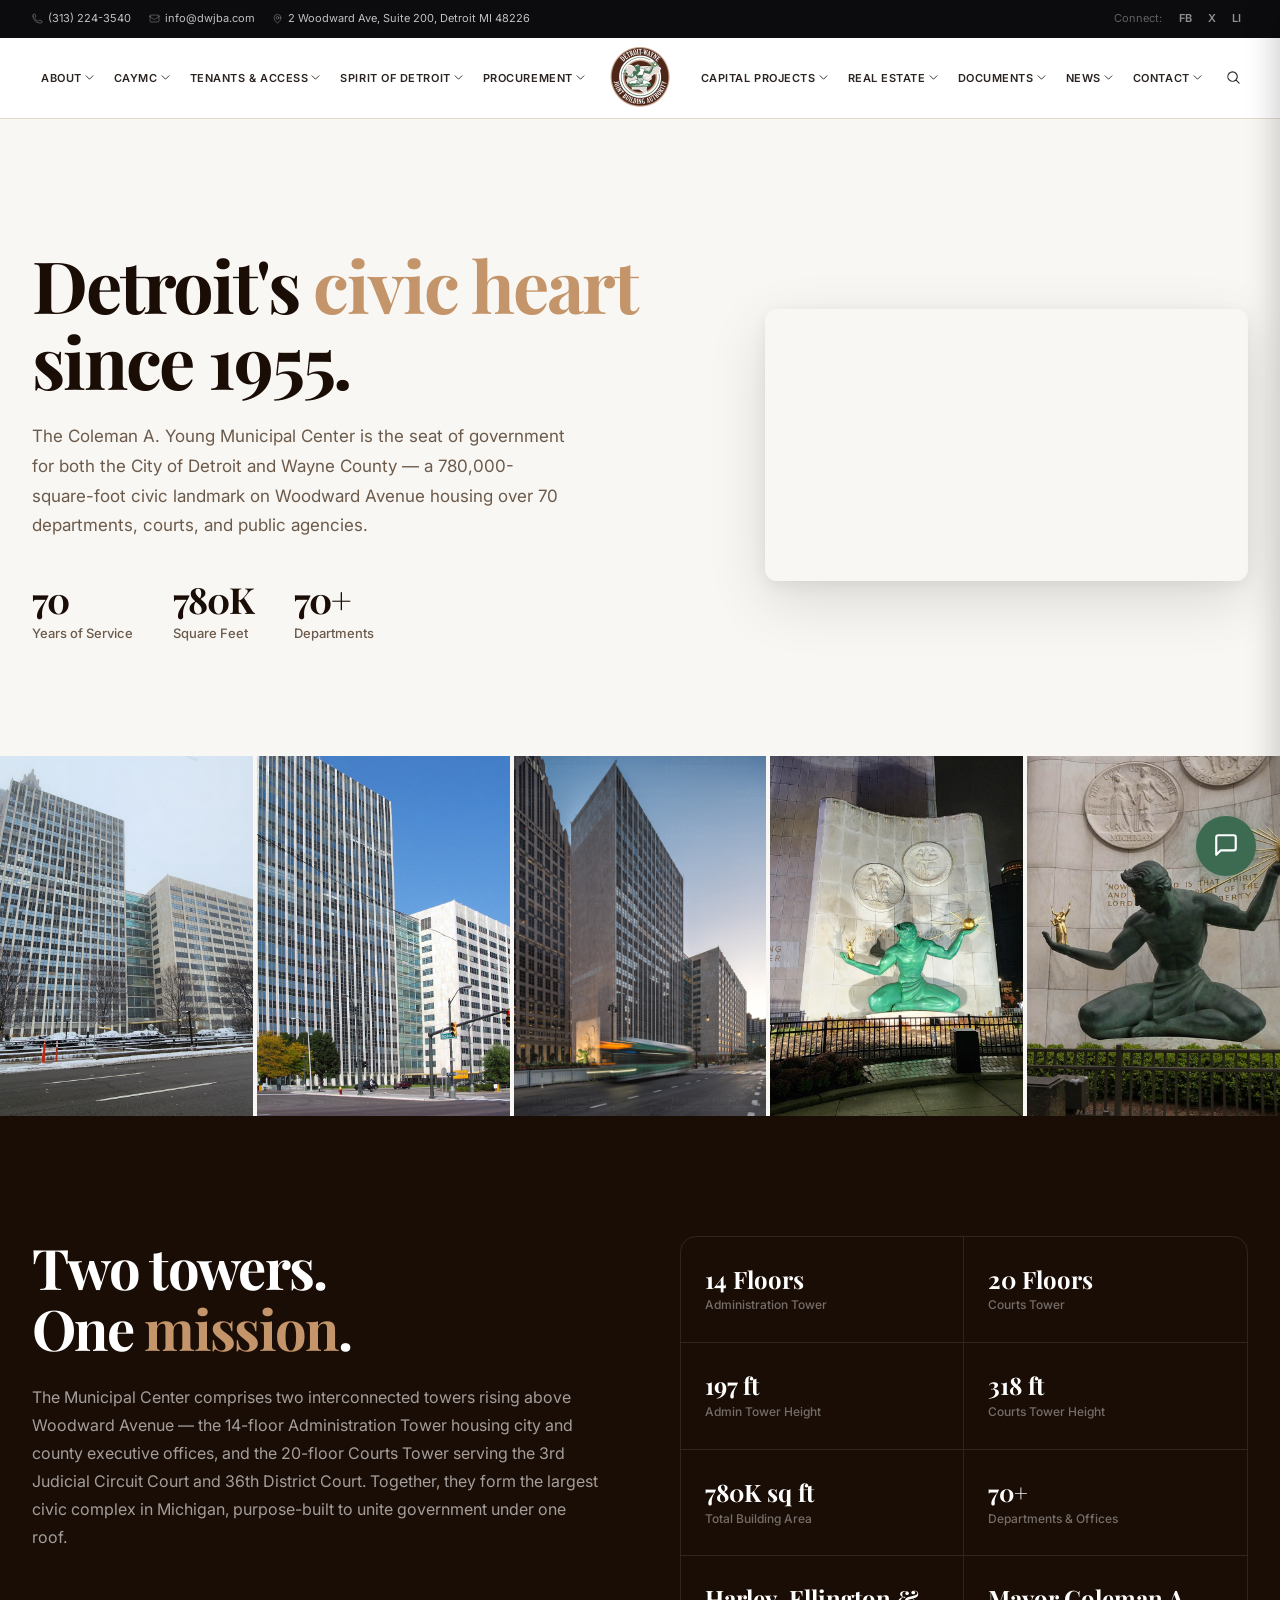
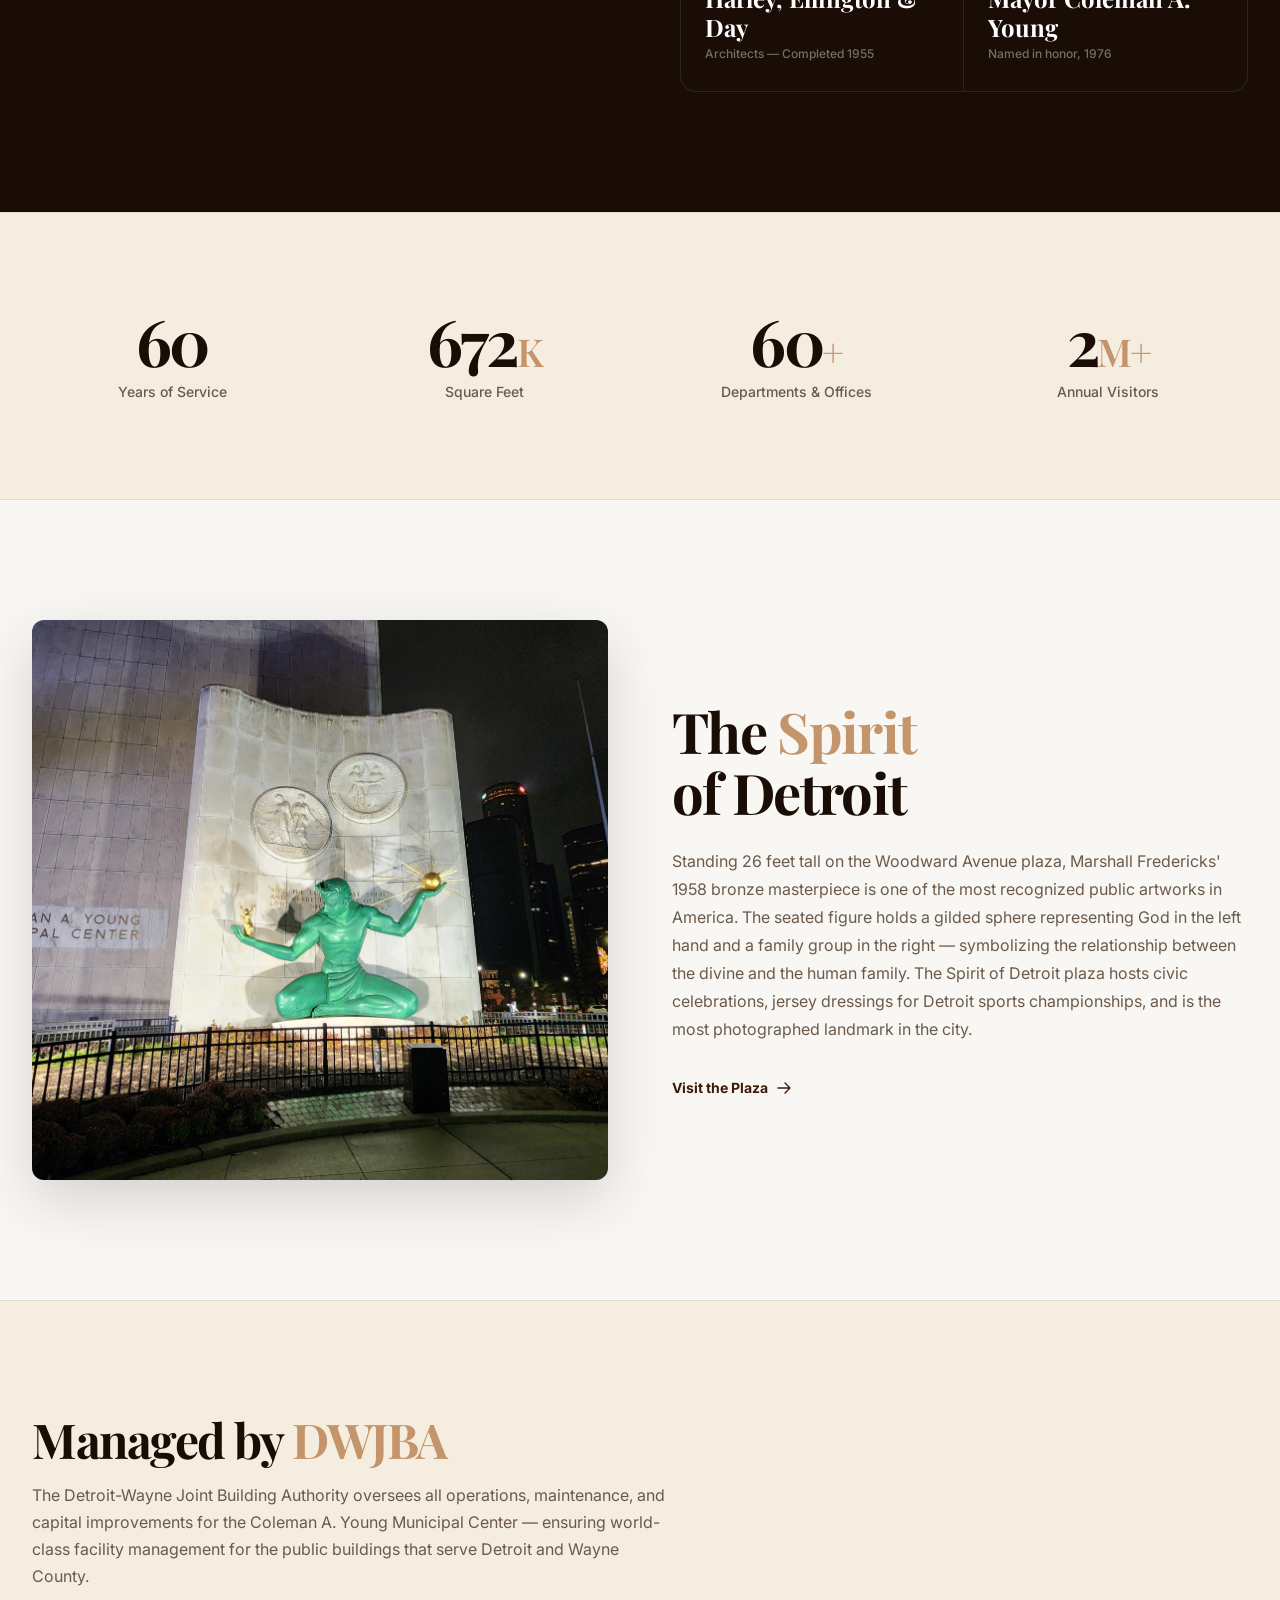
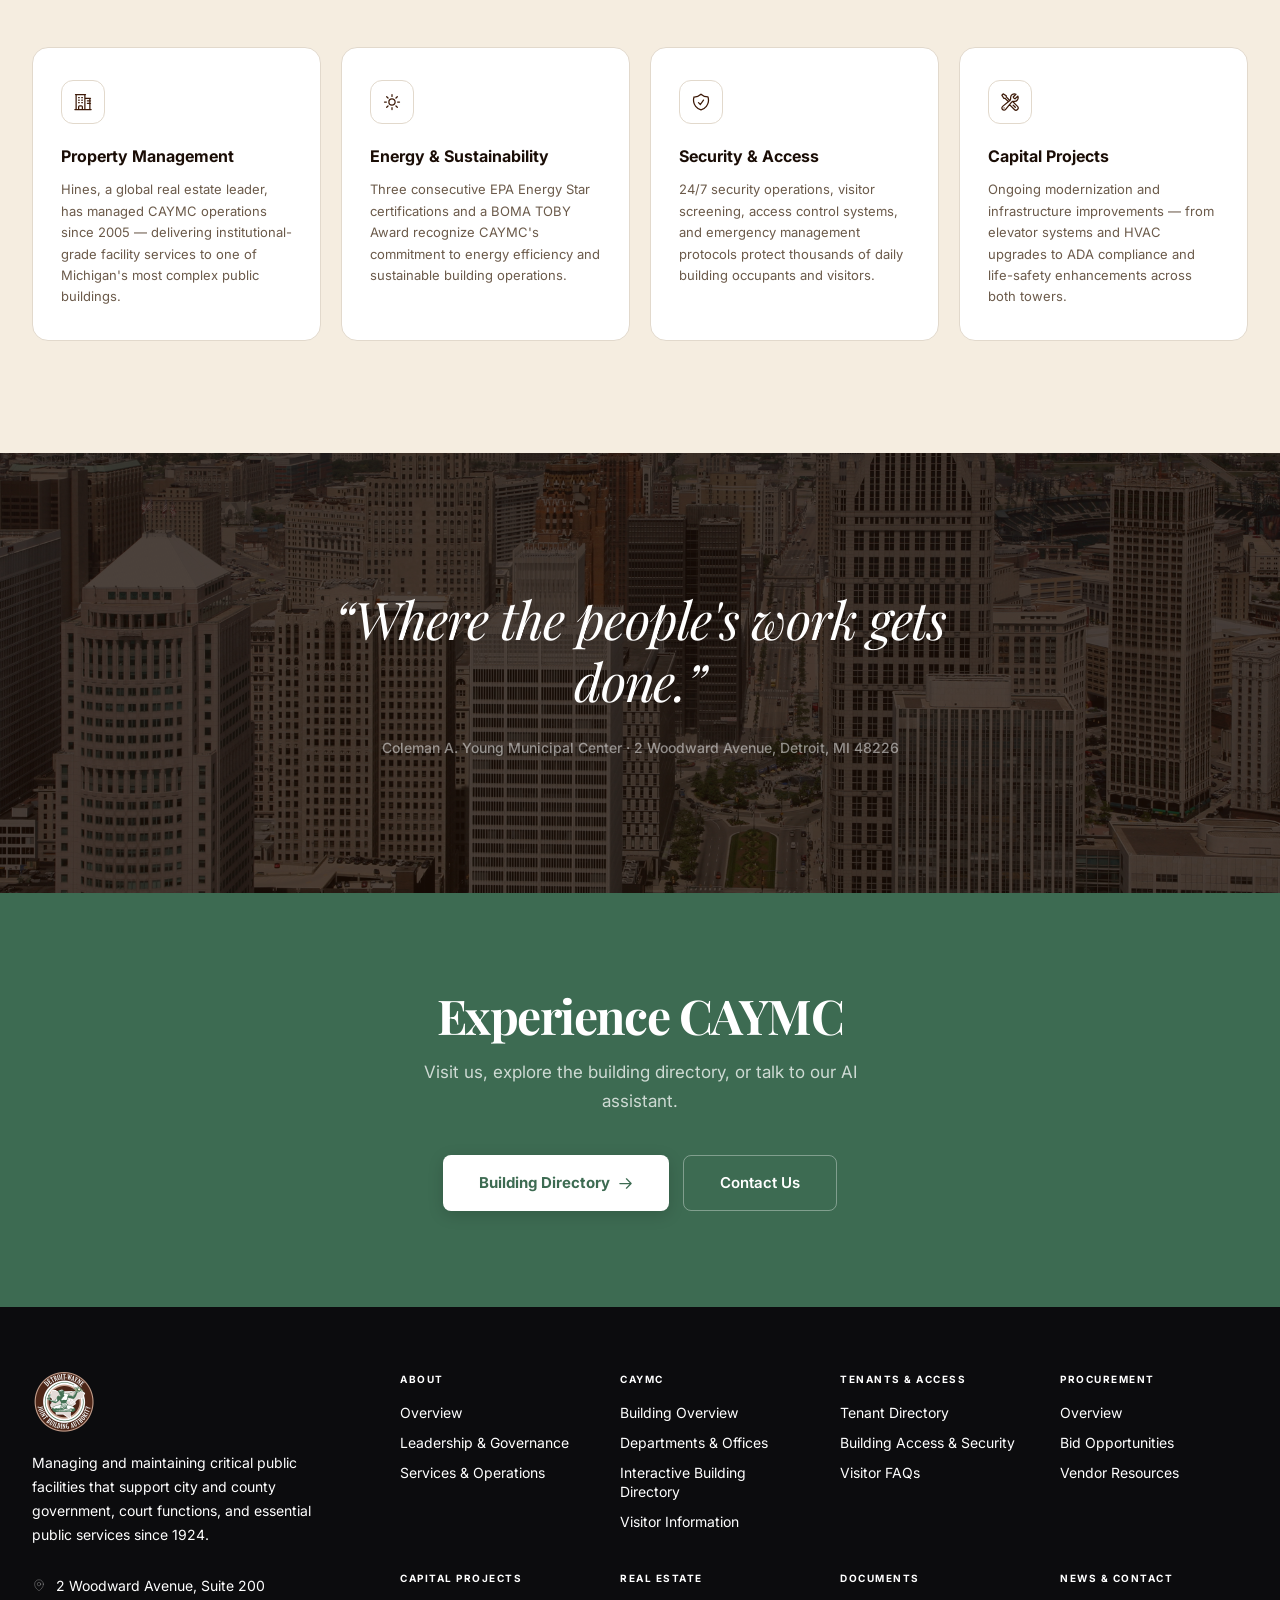
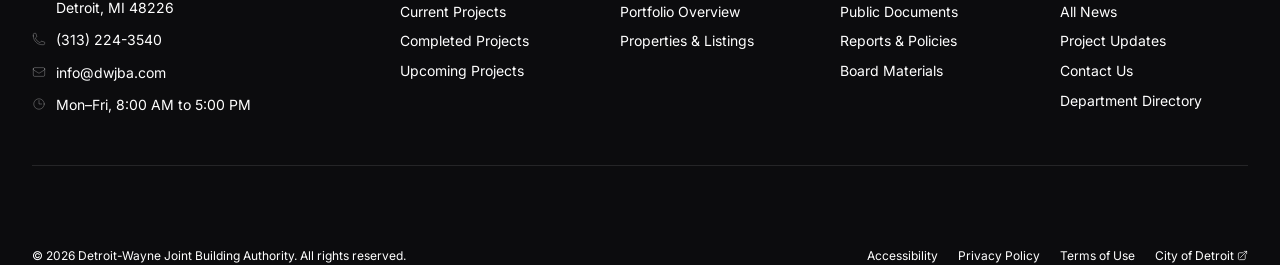
==== about.html @ 334f57b3 "Add TRCR-style About page, interactive building directory, voice chat widget" ====
<!DOCTYPE html>
<html lang="en">
<head>
  <meta charset="UTF-8" />
  <meta name="viewport" content="width=device-width, initial-scale=1.0" />
  <title>CAYMC Overview — Detroit-Wayne Joint Building Authority</title>
  <link rel="stylesheet" href="style.css" />
  <link href="https://fonts.googleapis.com/css2?family=Playfair+Display:ital,wght@0,400;0,600;0,700;1,400;1,600;1,700&family=Inter:wght@300;400;500;600;700;800;900&display=swap" rel="stylesheet" />
  <script src="main.js" defer></script>
  <style>
    /* ══════════════════════════════════════════════════════════
       PAGE TOKENS & BASE
    ══════════════════════════════════════════════════════════ */
    :root {
      --brown:        #3d1a08;
      --green:        #3d6b52;
      --tan:          #c4956a;
      --cream:        #f5ede0;
      --zinc-950:     #0c0c0e;
      --zinc-900:     #18181b;
      --zinc-800:     #27272a;
      --zinc-600:     #52525b;
      --zinc-500:     #71717a;
      --zinc-200:     #e4e4e7;
      --zinc-100:     #f4f4f5;
      --zinc-50:      #fafafa;
      --stone-50:     #fafaf9;
      --border:       #e2d9cc;
      --fg:           #1a0d06;
      --muted:        #6b5a4a;
      --slate-accent: #5c3a22;
      --section-alt:  #f0e8dc;
      --pf: 'Playfair Display', Georgia, serif;
      --inter: 'Inter', system-ui, sans-serif;
    }

    * { box-sizing: border-box; margin: 0; padding: 0; }
    html { scroll-behavior: smooth; }
    body {
      font-family: var(--inter);
      background: #f9f7f4;
      color: var(--fg);
      -webkit-font-smoothing: antialiased;
      line-height: 1.6;
    }
    img { display: block; max-width: 100%; }
    a { text-decoration: none; color: inherit; }

    .wrap { max-width: 1280px; margin: 0 auto; padding: 0 1rem; }
    @media (min-width:640px)  { .wrap { padding: 0 1.5rem; } }
    @media (min-width:1024px) { .wrap { padding: 0 2rem; } }

    .highlight { color: var(--tan); }

    /* ══════════════════════════════════════════════════════════
       TOP BAR
    ══════════════════════════════════════════════════════════ */
    .topbar { background: var(--zinc-950); color: white; font-size: 11px; }
    .topbar-inner {
      display: flex; align-items: center; justify-content: space-between;
      gap: 1rem; padding: .45rem 1rem; max-width: 1280px; margin: 0 auto;
    }
    @media (min-width:640px)  { .topbar-inner { padding-left:1.5rem; padding-right:1.5rem; } }
    @media (min-width:1024px) { .topbar-inner { padding-left:2rem; padding-right:2rem; } }
    .topbar-left { display:flex; align-items:center; gap:1.1rem; color:rgba(255,255,255,.75); }
    .topbar-left a { display:flex; align-items:center; gap:5px; transition:color .2s; }
    .topbar-left a:hover { color:white; }
    .topbar-left svg { width:11px; height:11px; color:rgba(255,255,255,.4); flex-shrink:0; }
    .tb-address { display:none; align-items:center; gap:5px; }
    @media (min-width:1024px){ .tb-address { display:flex; } }
    .topbar-right { display:flex; align-items:center; gap:2px; color:rgba(255,255,255,.55); }
    .tb-connect { display:none; margin-right:.5rem; color:rgba(255,255,255,.35); }
    @media (min-width:640px){ .tb-connect { display:block; } }
    .topbar-right a { padding:3px 7px; border-radius:4px; font-weight:600; transition:color .15s, background .15s; }
    .topbar-right a:hover { color:white; background:rgba(255,255,255,.1); }

    /* ══════════════════════════════════════════════════════════
       HEADER / NAV
    ══════════════════════════════════════════════════════════ */
    .site-header {
      background: #ffffff;
      position: sticky; top: 0; z-index: 500;
      border-bottom: 1px solid #e2d9cc;
      transition: box-shadow .3s;
    }
    .site-header.scrolled { box-shadow: 0 4px 24px rgba(0,0,0,.10); }
    .header-inner {
      max-width: 1280px; margin: 0 auto; padding: 0 1rem;
      display: flex; align-items: center; height: 80px; position: relative;
    }
    @media (min-width:640px)  { .header-inner { padding:0 1.5rem; } }
    @media (min-width:1024px) { .header-inner { padding:0 2rem; } }
    .nav-left, .nav-right { display:none; align-items:center; gap:1px; flex:1; }
    @media (min-width:1280px){ .nav-left,.nav-right { display:flex; } }
    .nav-right { justify-content:flex-end; }
    .nav-logo { position:absolute; left:50%; transform:translateX(-50%); }
    @media (min-width:1280px){ .nav-logo { position:relative; left:auto; transform:none; flex-shrink:0; } }
    .nav-logo img { height:64px; width:64px; object-fit:contain; display:block; }
    .nav-item { position:relative; }
    .nav-btn {
      display:flex; align-items:center; gap:2px; padding:7px 9px;
      font-size:11px; font-weight:600; text-transform:uppercase; letter-spacing:.05em;
      color:#2c2420; border-radius:5px; white-space:nowrap;
      cursor:default; transition:color .15s; background:none; border:none; font-family:inherit;
    }
    .nav-btn svg { width:11px; height:11px; transition:transform .2s; }
    .nav-item:hover .nav-btn { color: var(--brown); }
    .nav-item:hover .nav-btn svg { transform:rotate(180deg); }
    .nav-drop { display:none; position:absolute; top:calc(100% + 4px); left:0; z-index:600; min-width:210px; }
    .nav-item:hover .nav-drop { display:block; }
    .nav-drop-inner {
      background:white; border:1px solid var(--border); border-radius:12px;
      box-shadow:0 12px 40px rgba(0,0,0,.18); overflow:hidden;
    }
    .nav-drop-inner a {
      display:block; padding:10px 16px; font-size:14px; font-weight:500;
      color:rgba(26,13,6,.8); transition:background .12s;
    }
    .nav-drop-inner a:hover { background:var(--zinc-50); }
    .nav-search {
      margin-left:.4rem; padding:7px; color:#2c2420; border-radius:7px;
      background:none; border:none; cursor:pointer; display:flex; align-items:center; transition:color .15s;
    }
    .nav-search:hover { color:var(--brown); }
    .nav-search svg { width:15px; height:15px; }
    .mob-controls { display:flex; align-items:center; gap:.4rem; margin-left:auto; }
    @media (min-width:1280px){ .mob-controls { display:none; } }
    .mob-controls button {
      padding:7px; color:#2c2420; border-radius:7px;
      background:none; border:none; cursor:pointer; transition:color .15s;
    }
    .mob-controls button:hover { color:var(--brown); }
    .mob-controls button svg { width:18px; height:18px; display:block; }
    .mob-nav {
      position:fixed; top:0; right:0; bottom:0; width:300px;
      background:white; z-index:700; overflow-y:auto;
      transform:translateX(100%); transition:transform .3s ease;
      box-shadow:-4px 0 30px rgba(0,0,0,.2);
    }
    .mob-nav.open { transform:translateX(0); }
    .mob-nav-head {
      display:flex; align-items:center; justify-content:space-between;
      padding:1.25rem 1.5rem; background:var(--brown); color:white;
    }
    .mob-nav-head span { font-size:14px; font-weight:700; }
    .mob-nav-head button { color:white; background:none; border:none; cursor:pointer; }
    .mob-nav-head button svg { width:20px; height:20px; display:block; }
    .mob-nav-body { padding:.75rem 0; }
    .mob-group { border-bottom:1px solid var(--border); padding:.4rem 0; }
    .mob-label { display:block; padding:.55rem 1.5rem; font-size:11px; font-weight:700; text-transform:uppercase; letter-spacing:.08em; color:var(--brown); }
    .mob-link { display:block; padding:.45rem 1.5rem .45rem 2rem; font-size:14px; color:var(--fg); transition:background .12s; }
    .mob-link:hover { background:var(--section-alt); }
    .scrim { display:none; position:fixed; inset:0; background:rgba(0,0,0,.5); z-index:650; }
    .scrim.visible { display:block; }

    /* ══════════════════════════════════════════════════════════
       FOOTER (copied from homepage)
    ══════════════════════════════════════════════════════════ */
    .site-footer { background: var(--zinc-950); color: white; }
    .footer-main { max-width:1280px; margin:0 auto; padding:4rem 1rem 3rem; }
    @media (min-width:640px)  { .footer-main { padding-left:1.5rem; padding-right:1.5rem; } }
    @media (min-width:1024px) { .footer-main { padding-left:2rem; padding-right:2rem; } }
    .footer-top { display:flex; flex-direction:column; gap:3rem; padding-bottom:3rem; border-bottom:1px solid rgba(255,255,255,.1); }
    @media (min-width:1024px){ .footer-top { flex-direction:row; gap:5rem; } }
    .footer-brand { flex-shrink:0; }
    @media (min-width:1024px){ .footer-brand { width:18rem; } }
    .footer-logo { height:64px; width:auto; margin-bottom:1rem; }
    .footer-desc { font-size:.875rem; color:white; line-height:1.7; margin-bottom:1.75rem; }
    .footer-contacts { display:flex; flex-direction:column; gap:.625rem; }
    .footer-ci { display:flex; align-items:flex-start; gap:.625rem; font-size:.875rem; color:white; }
    .footer-ci svg { width:14px; height:14px; color:rgba(255,255,255,.3); flex-shrink:0; margin-top:3px; }
    .footer-ci a:hover { color:white; text-decoration:underline; }
    .footer-nav { flex:1; display:grid; grid-template-columns:repeat(2,1fr); gap:2rem; }
    @media (min-width:640px)  { .footer-nav { grid-template-columns:repeat(3,1fr); } }
    @media (min-width:1024px) { .footer-nav { grid-template-columns:repeat(4,1fr); } }
    .fn-col h3 { font-size:10px; font-weight:700; text-transform:uppercase; letter-spacing:.15em; color:white; margin-bottom:1rem; }
    .fn-col ul { display:flex; flex-direction:column; gap:.625rem; list-style:none; }
    .fn-col li span, .fn-col li a { font-size:.875rem; color:white; line-height:1.4; display:block; cursor:default; transition:color .15s; }
    .fn-col li a:hover { color:rgba(255,255,255,.7); }
    .footer-bottom { max-width:1280px; margin:0 auto; padding:2rem 1rem 0; display:flex; flex-direction:column; align-items:center; gap:1rem; }
    @media (min-width:640px){ .footer-bottom { flex-direction:row; justify-content:space-between; padding-left:1.5rem; padding-right:1.5rem; } }
    @media (min-width:1024px){ .footer-bottom { padding-left:2rem; padding-right:2rem; } }
    .footer-copy { font-size:.75rem; color:white; }
    .footer-legal { display:flex; align-items:center; gap:1.25rem; font-size:.75rem; color:white; }
    .footer-legal a, .footer-legal button { color:white; background:none; border:none; font-family:inherit; font-size:inherit; cursor:pointer; transition:color .15s; }
    .footer-legal a:hover, .footer-legal button:hover { color:rgba(255,255,255,.7); }
    .footer-legal-ext { display:flex; align-items:center; gap:3px; }
    .footer-legal-ext svg { width:11px; height:11px; }

    /* ══════════════════════════════════════════════════════════
       SECTION 1 — HERO
    ══════════════════════════════════════════════════════════ */
    .ov-hero {
      background: #f9f7f4;
      padding: 6rem 0 5rem;
    }
    @media (min-width:768px) { .ov-hero { padding: 7rem 0 6rem; } }
    @media (min-width:1024px) { .ov-hero { padding: 8rem 0 7rem; } }

    .ov-hero-grid {
      display: grid;
      grid-template-columns: 1fr;
      gap: 3rem;
      align-items: center;
    }
    @media (min-width:768px) {
      .ov-hero-grid {
        grid-template-columns: 55% 1fr;
        gap: 3.5rem;
      }
    }
    @media (min-width:1024px) {
      .ov-hero-grid { gap: 4rem; }
    }

    .ov-hero-heading {
      font-family: var(--pf);
      font-size: clamp(2.75rem, 6vw, 4.5rem);
      font-weight: 700;
      line-height: 1.05;
      letter-spacing: -0.03em;
      color: var(--fg);
      margin-bottom: 1.5rem;
    }

    .ov-hero-body {
      font-size: 1.0625rem;
      color: var(--muted);
      line-height: 1.75;
      max-width: 540px;
      margin-bottom: 2.5rem;
    }

    .ov-hero-stats {
      display: flex;
      gap: 2.5rem;
      flex-wrap: wrap;
    }
    .ov-hero-stat {
      display: flex;
      flex-direction: column;
    }
    .ov-hero-stat-val {
      font-family: var(--pf);
      font-size: 2.25rem;
      font-weight: 700;
      color: var(--fg);
      line-height: 1;
      letter-spacing: -0.03em;
    }
    .ov-hero-stat-label {
      font-size: .8125rem;
      font-weight: 500;
      color: var(--muted);
      margin-top: .35rem;
    }

    .ov-video-wrap {
      position: relative;
      width: 100%;
      padding-top: 56.25%; /* 16:9 */
      border-radius: 12px;
      overflow: hidden;
      box-shadow: 0 20px 60px rgba(0,0,0,.12), 0 4px 16px rgba(0,0,0,.06);
    }
    .ov-video-wrap iframe {
      position: absolute;
      inset: 0;
      width: 100%;
      height: 100%;
      border: 0;
    }

    /* ══════════════════════════════════════════════════════════
       SECTION 2 — PHOTO MOSAIC STRIP
    ══════════════════════════════════════════════════════════ */
    .ov-mosaic {
      padding: 0;
      overflow: hidden;
    }
    .ov-mosaic-grid {
      display: grid;
      grid-template-columns: repeat(5, 1fr);
      grid-template-rows: 360px;
      gap: 4px;
    }
    @media (max-width:1023px) {
      .ov-mosaic-grid {
        grid-template-columns: repeat(3, 1fr);
        grid-template-rows: 280px 280px;
      }
      .ov-mosaic-item:nth-child(4) { display: block; }
      .ov-mosaic-item:nth-child(5) { display: block; }
    }
    @media (max-width:767px) {
      .ov-mosaic-grid {
        grid-template-columns: 1fr;
        grid-template-rows: auto;
        gap: 3px;
      }
      .ov-mosaic-item { height: 240px; }
    }

    .ov-mosaic-item {
      position: relative;
      overflow: hidden;
      cursor: default;
    }
    .ov-mosaic-item img {
      width: 100%;
      height: 100%;
      object-fit: cover;
      transition: transform .6s ease;
    }
    .ov-mosaic-item:hover img {
      transform: scale(1.03);
    }
    .ov-mosaic-caption {
      position: absolute;
      bottom: 0;
      left: 0;
      right: 0;
      padding: 1.25rem 1rem .875rem;
      background: linear-gradient(to top, rgba(0,0,0,.65), transparent);
      color: white;
      font-size: .8125rem;
      font-weight: 600;
      letter-spacing: .02em;
      opacity: 0;
      transform: translateY(8px);
      transition: opacity .3s, transform .3s;
    }
    .ov-mosaic-item:hover .ov-mosaic-caption {
      opacity: 1;
      transform: translateY(0);
    }

    /* ══════════════════════════════════════════════════════════
       SECTION 3 — BUILDING FACTS (DARK)
    ══════════════════════════════════════════════════════════ */
    .ov-facts {
      background: var(--fg);
      padding: 6rem 0;
    }
    @media (min-width:768px) { .ov-facts { padding: 7rem 0; } }
    @media (min-width:1024px) { .ov-facts { padding: 7.5rem 0; } }

    .ov-facts-grid {
      display: grid;
      grid-template-columns: 1fr;
      gap: 3.5rem;
      align-items: start;
    }
    @media (min-width:768px) {
      .ov-facts-grid {
        grid-template-columns: 1fr 1fr;
        gap: 5rem;
      }
    }

    .ov-facts-heading {
      font-family: var(--pf);
      font-size: clamp(2.25rem, 5vw, 3.5rem);
      font-weight: 700;
      color: white;
      line-height: 1.1;
      letter-spacing: -0.03em;
      margin-bottom: 1.5rem;
    }
    .ov-facts-body {
      font-size: 1rem;
      color: rgba(255,255,255,.6);
      line-height: 1.75;
    }

    .ov-specs-grid {
      display: grid;
      grid-template-columns: 1fr 1fr;
      gap: 0;
      border: 1px solid rgba(255,255,255,.1);
      border-radius: 1rem;
      overflow: hidden;
    }
    .ov-spec {
      padding: 1.75rem 1.5rem;
      border-right: 1px solid rgba(255,255,255,.1);
      border-bottom: 1px solid rgba(255,255,255,.1);
    }
    .ov-spec:nth-child(2n) { border-right: none; }
    .ov-spec:nth-last-child(-n+2) { border-bottom: none; }

    .ov-spec-val {
      font-family: var(--pf);
      font-size: 1.5rem;
      font-weight: 700;
      color: white;
      line-height: 1.2;
      margin-bottom: .25rem;
    }
    .ov-spec-label {
      font-size: .75rem;
      font-weight: 500;
      color: rgba(255,255,255,.4);
      line-height: 1.4;
    }

    /* ══════════════════════════════════════════════════════════
       SECTION 4 — STATS BAND
    ══════════════════════════════════════════════════════════ */
    .ov-stats-band {
      background: var(--cream);
      padding: 5rem 0;
      border-top: 1px solid var(--border);
      border-bottom: 1px solid var(--border);
    }
    @media (min-width:768px) { .ov-stats-band { padding: 6rem 0; } }

    .ov-stats-row {
      display: grid;
      grid-template-columns: repeat(2, 1fr);
      gap: 2.5rem 1.5rem;
      text-align: center;
    }
    @media (min-width:768px) {
      .ov-stats-row {
        grid-template-columns: repeat(4, 1fr);
        gap: 2rem;
      }
    }

    .ov-counter-num {
      font-family: var(--pf);
      font-size: clamp(3rem, 5vw, 4.5rem);
      font-weight: 700;
      color: var(--fg);
      line-height: 1;
      letter-spacing: -0.04em;
    }
    .ov-counter-suffix {
      font-family: var(--pf);
      font-size: clamp(2rem, 3vw, 3rem);
      font-weight: 600;
      color: var(--tan);
    }
    .ov-counter-label {
      font-size: .875rem;
      font-weight: 500;
      color: var(--muted);
      margin-top: .5rem;
    }

    /* ══════════════════════════════════════════════════════════
       SECTION 5 — SPIRIT OF DETROIT
    ══════════════════════════════════════════════════════════ */
    .ov-spirit {
      background: #f9f7f4;
      padding: 6rem 0;
    }
    @media (min-width:768px) { .ov-spirit { padding: 7rem 0; } }
    @media (min-width:1024px) { .ov-spirit { padding: 7.5rem 0; } }

    .ov-spirit-grid {
      display: grid;
      grid-template-columns: 1fr;
      gap: 3rem;
      align-items: center;
    }
    @media (min-width:768px) {
      .ov-spirit-grid {
        grid-template-columns: 1fr 1fr;
        gap: 4rem;
      }
    }

    .ov-spirit-img {
      border-radius: 12px;
      overflow: hidden;
      box-shadow: 0 20px 60px rgba(0,0,0,.15);
    }
    .ov-spirit-img img {
      width: 100%;
      height: 480px;
      object-fit: cover;
    }
    @media (min-width:1024px) {
      .ov-spirit-img img { height: 560px; }
    }

    .ov-spirit-heading {
      font-family: var(--pf);
      font-size: clamp(2.25rem, 5vw, 3.5rem);
      font-weight: 700;
      color: var(--fg);
      line-height: 1.1;
      letter-spacing: -0.03em;
      margin-bottom: 1.5rem;
    }
    .ov-spirit-body {
      font-size: 1rem;
      color: var(--muted);
      line-height: 1.75;
      margin-bottom: 2rem;
    }
    .ov-spirit-link {
      display: inline-flex;
      align-items: center;
      gap: .5rem;
      font-size: .875rem;
      font-weight: 700;
      color: var(--brown);
      transition: gap .2s;
    }
    .ov-spirit-link:hover { gap: .75rem; }
    .ov-spirit-link svg { width: 16px; height: 16px; }

    /* ══════════════════════════════════════════════════════════
       SECTION 6 — OPERATIONS & LEADERSHIP
    ══════════════════════════════════════════════════════════ */
    .ov-ops {
      background: var(--cream);
      padding: 6rem 0;
      border-top: 1px solid var(--border);
    }
    @media (min-width:768px) { .ov-ops { padding: 7rem 0; } }

    .ov-ops-header {
      max-width: 640px;
      margin-bottom: 3.5rem;
    }
    .ov-ops-heading {
      font-family: var(--pf);
      font-size: clamp(2rem, 4vw, 3rem);
      font-weight: 700;
      color: var(--fg);
      line-height: 1.1;
      letter-spacing: -0.03em;
      margin-bottom: 1rem;
    }
    .ov-ops-sub {
      font-size: 1rem;
      color: var(--muted);
      line-height: 1.7;
    }

    .ov-ops-cards {
      display: grid;
      grid-template-columns: 1fr;
      gap: 1.25rem;
    }
    @media (min-width:640px)  { .ov-ops-cards { grid-template-columns: repeat(2, 1fr); } }
    @media (min-width:1024px) { .ov-ops-cards { grid-template-columns: repeat(4, 1fr); } }

    .ov-ops-card {
      background: white;
      border-radius: 1rem;
      padding: 2rem 1.75rem;
      border: 1px solid var(--border);
      transition: box-shadow .3s, transform .3s;
    }
    .ov-ops-card:hover {
      box-shadow: 0 12px 40px rgba(0,0,0,.08);
      transform: translateY(-2px);
    }
    .ov-ops-card-icon {
      width: 44px;
      height: 44px;
      border-radius: 12px;
      border: 1px solid var(--border);
      display: flex;
      align-items: center;
      justify-content: center;
      margin-bottom: 1.25rem;
      color: var(--brown);
      transition: border-color .2s;
    }
    .ov-ops-card:hover .ov-ops-card-icon { border-color: var(--tan); }
    .ov-ops-card-icon svg { width: 20px; height: 20px; }
    .ov-ops-card h3 {
      font-size: 1rem;
      font-weight: 700;
      color: var(--fg);
      margin-bottom: .625rem;
    }
    .ov-ops-card p {
      font-size: .8125rem;
      color: var(--muted);
      line-height: 1.65;
    }

    /* ══════════════════════════════════════════════════════════
       SECTION 7 — PHOTO + QUOTE
    ══════════════════════════════════════════════════════════ */
    .ov-quote {
      position: relative;
      min-height: 440px;
      display: flex;
      align-items: center;
      justify-content: center;
      overflow: hidden;
    }
    .ov-quote-bg {
      position: absolute;
      inset: 0;
      width: 100%;
      height: 100%;
      object-fit: cover;
      object-position: center 35%;
    }
    .ov-quote-overlay {
      position: absolute;
      inset: 0;
      background: rgba(26,13,6,.78);
    }
    .ov-quote-content {
      position: relative;
      z-index: 2;
      text-align: center;
      padding: 5rem 1.5rem;
      max-width: 740px;
    }
    .ov-quote-text {
      font-family: var(--pf);
      font-size: clamp(2rem, 4.5vw, 3.25rem);
      font-weight: 400;
      font-style: italic;
      color: white;
      line-height: 1.2;
      letter-spacing: -0.02em;
      margin-bottom: 1.5rem;
    }
    .ov-quote-attr {
      font-size: .875rem;
      color: rgba(255,255,255,.5);
      font-weight: 500;
      line-height: 1.5;
    }

    /* ══════════════════════════════════════════════════════════
       SECTION 8 — CTA
    ══════════════════════════════════════════════════════════ */
    .ov-cta {
      background: var(--green);
      padding: 5rem 0;
      text-align: center;
    }
    @media (min-width:768px) { .ov-cta { padding: 6rem 0; } }

    .ov-cta-heading {
      font-family: var(--pf);
      font-size: clamp(2rem, 4vw, 3rem);
      font-weight: 700;
      color: white;
      line-height: 1.1;
      letter-spacing: -0.03em;
      margin-bottom: 1rem;
    }
    .ov-cta-sub {
      font-size: 1.0625rem;
      color: rgba(255,255,255,.75);
      max-width: 480px;
      margin: 0 auto 2.5rem;
      line-height: 1.7;
    }
    .ov-cta-btns {
      display: flex;
      flex-wrap: wrap;
      justify-content: center;
      gap: .875rem;
    }
    .ov-cta-btn-primary {
      display: inline-flex;
      align-items: center;
      gap: .5rem;
      padding: .9375rem 2.25rem;
      background: white;
      color: var(--green);
      font-size: .9375rem;
      font-weight: 700;
      border-radius: .5rem;
      transition: opacity .2s;
      box-shadow: 0 4px 16px rgba(0,0,0,.15);
    }
    .ov-cta-btn-primary:hover { opacity: .92; }
    .ov-cta-btn-secondary {
      display: inline-flex;
      align-items: center;
      padding: .9375rem 2.25rem;
      border: 1.5px solid rgba(255,255,255,.35);
      color: white;
      font-size: .9375rem;
      font-weight: 600;
      border-radius: .5rem;
      transition: background .2s, border-color .2s;
    }
    .ov-cta-btn-secondary:hover {
      border-color: rgba(255,255,255,.6);
      background: rgba(255,255,255,.08);
    }

    /* ══════════════════════════════════════════════════════════
       ANIMATIONS
    ══════════════════════════════════════════════════════════ */
    .reveal {
      opacity: 0;
      transform: translateY(32px);
      transition: opacity .7s ease, transform .7s ease;
    }
    .reveal.in-view {
      opacity: 1;
      transform: translateY(0);
    }
    .reveal-delay-1 { transition-delay: .1s; }
    .reveal-delay-2 { transition-delay: .2s; }
    .reveal-delay-3 { transition-delay: .3s; }

    @keyframes fadeUp {
      from { opacity: 0; transform: translateY(24px); }
      to   { opacity: 1; transform: translateY(0); }
    }
  </style>
</head>
<body>

<!-- ═══════════════════════════════════════════════════════
     TOP BAR
════════════════════════════════════════════════════════ -->
<div class="topbar">
  <div class="topbar-inner">
    <div class="topbar-left">
      <a href="tel:+13132243540">
        <svg xmlns="http://www.w3.org/2000/svg" fill="none" viewBox="0 0 24 24" stroke-width="1.5" stroke="currentColor"><path stroke-linecap="round" stroke-linejoin="round" d="M2.25 6.75c0 8.284 6.716 15 15 15h2.25a2.25 2.25 0 0 0 2.25-2.25v-1.372c0-.516-.351-.966-.852-1.091l-4.423-1.106c-.44-.11-.902.055-1.173.417l-.97 1.293c-.282.376-.769.542-1.21.38a12.035 12.035 0 0 1-7.143-7.143c-.162-.441.004-.928.38-1.21l1.293-.97c.363-.271.527-.734.417-1.173L6.963 3.102a1.125 1.125 0 0 0-1.091-.852H4.5A2.25 2.25 0 0 0 2.25 4.5v2.25Z" /></svg>
        (313) 224-3540
      </a>
      <a href="mailto:info@dwjba.com">
        <svg xmlns="http://www.w3.org/2000/svg" fill="none" viewBox="0 0 24 24" stroke-width="1.5" stroke="currentColor"><path stroke-linecap="round" stroke-linejoin="round" d="M21.75 6.75v10.5a2.25 2.25 0 0 1-2.25 2.25h-15a2.25 2.25 0 0 1-2.25-2.25V6.75m19.5 0A2.25 2.25 0 0 0 19.5 4.5h-15a2.25 2.25 0 0 0-2.25 2.25m19.5 0v.243a2.25 2.25 0 0 1-1.07 1.916l-7.5 4.615a2.25 2.25 0 0 1-2.36 0L3.32 8.91a2.25 2.25 0 0 1-1.07-1.916V6.75" /></svg>
        info@dwjba.com
      </a>
      <span class="tb-address">
        <svg xmlns="http://www.w3.org/2000/svg" fill="none" viewBox="0 0 24 24" stroke-width="1.5" stroke="currentColor" style="width:11px;height:11px;color:rgba(255,255,255,.4)"><path stroke-linecap="round" stroke-linejoin="round" d="M15 10.5a3 3 0 1 1-6 0 3 3 0 0 1 6 0Z" /><path stroke-linecap="round" stroke-linejoin="round" d="M19.5 10.5c0 7.142-7.5 11.25-7.5 11.25S4.5 17.642 4.5 10.5a7.5 7.5 0 1 1 15 0Z" /></svg>
        2 Woodward Ave, Suite 200, Detroit MI 48226
      </span>
    </div>
    <div class="topbar-right">
      <span class="tb-connect">Connect:</span>
      <a href="https://facebook.com" target="_blank" rel="noopener">FB</a>
      <a href="https://twitter.com" target="_blank" rel="noopener">X</a>
      <a href="https://linkedin.com" target="_blank" rel="noopener">LI</a>
    </div>
  </div>
</div>

<!-- ═══════════════════════════════════════════════════════
     HEADER
════════════════════════════════════════════════════════ -->
<header class="site-header" id="siteHeader">
  <div class="header-inner">

    <!-- Left Nav -->
    <nav class="nav-left">
      <div class="nav-item">
        <button class="nav-btn">About <svg xmlns="http://www.w3.org/2000/svg" fill="none" viewBox="0 0 24 24" stroke-width="2" stroke="currentColor"><path stroke-linecap="round" stroke-linejoin="round" d="m19.5 8.25-7.5 7.5-7.5-7.5" /></svg></button>
        <div class="nav-drop"><div class="nav-drop-inner">
          <a href="about.html">Overview</a>
          <a href="about.html#leadership">Leadership &amp; Governance</a>
          <a href="about.html#services">Services &amp; Operations</a>
        </div></div>
      </div>
      <div class="nav-item">
        <button class="nav-btn">CAYMC <svg xmlns="http://www.w3.org/2000/svg" fill="none" viewBox="0 0 24 24" stroke-width="2" stroke="currentColor"><path stroke-linecap="round" stroke-linejoin="round" d="m19.5 8.25-7.5 7.5-7.5-7.5" /></svg></button>
        <div class="nav-drop"><div class="nav-drop-inner">
          <a href="directory.html">Overview</a>
          <a href="directory.html">Departments &amp; Offices</a>
          <a href="building-directory.html">Interactive Building Directory</a>
          <a href="contact.html">Visitor Information</a>
        </div></div>
      </div>
      <div class="nav-item">
        <button class="nav-btn">Tenants &amp; Access <svg xmlns="http://www.w3.org/2000/svg" fill="none" viewBox="0 0 24 24" stroke-width="2" stroke="currentColor"><path stroke-linecap="round" stroke-linejoin="round" d="m19.5 8.25-7.5 7.5-7.5-7.5" /></svg></button>
        <div class="nav-drop"><div class="nav-drop-inner">
          <a href="directory.html">Tenant Directory</a>
          <a href="contact.html">Building Access &amp; Security</a>
          <a href="contact.html">Visitor FAQs</a>
        </div></div>
      </div>
      <div class="nav-item">
        <button class="nav-btn">Spirit of Detroit <svg xmlns="http://www.w3.org/2000/svg" fill="none" viewBox="0 0 24 24" stroke-width="2" stroke="currentColor"><path stroke-linecap="round" stroke-linejoin="round" d="m19.5 8.25-7.5 7.5-7.5-7.5" /></svg></button>
        <div class="nav-drop"><div class="nav-drop-inner">
          <a href="spirit.html">Overview</a>
          <a href="spirit.html#request">Request Form</a>
          <a href="spirit.html#gallery">Gallery</a>
        </div></div>
      </div>
      <div class="nav-item">
        <button class="nav-btn">Procurement <svg xmlns="http://www.w3.org/2000/svg" fill="none" viewBox="0 0 24 24" stroke-width="2" stroke="currentColor"><path stroke-linecap="round" stroke-linejoin="round" d="m19.5 8.25-7.5 7.5-7.5-7.5" /></svg></button>
        <div class="nav-drop"><div class="nav-drop-inner">
          <a href="#">Overview</a>
          <a href="#">Bid Opportunities</a>
          <a href="#">Vendor Resources</a>
        </div></div>
      </div>
    </nav>

    <!-- Center Logo -->
    <div class="nav-logo">
      <a href="index.html">
        <img src="images/logo-nav.png" alt="Detroit-Wayne Joint Building Authority" />
      </a>
    </div>

    <!-- Right Nav -->
    <nav class="nav-right">
      <div class="nav-item">
        <button class="nav-btn">Capital Projects <svg xmlns="http://www.w3.org/2000/svg" fill="none" viewBox="0 0 24 24" stroke-width="2" stroke="currentColor"><path stroke-linecap="round" stroke-linejoin="round" d="m19.5 8.25-7.5 7.5-7.5-7.5" /></svg></button>
        <div class="nav-drop"><div class="nav-drop-inner">
          <a href="#">Current Projects</a>
          <a href="#">Completed Projects</a>
          <a href="#">Upcoming Projects</a>
        </div></div>
      </div>
      <div class="nav-item">
        <button class="nav-btn">Real Estate <svg xmlns="http://www.w3.org/2000/svg" fill="none" viewBox="0 0 24 24" stroke-width="2" stroke="currentColor"><path stroke-linecap="round" stroke-linejoin="round" d="m19.5 8.25-7.5 7.5-7.5-7.5" /></svg></button>
        <div class="nav-drop"><div class="nav-drop-inner">
          <a href="#">Portfolio Overview</a>
          <a href="#">Properties &amp; Listings</a>
        </div></div>
      </div>
      <div class="nav-item">
        <button class="nav-btn">Documents <svg xmlns="http://www.w3.org/2000/svg" fill="none" viewBox="0 0 24 24" stroke-width="2" stroke="currentColor"><path stroke-linecap="round" stroke-linejoin="round" d="m19.5 8.25-7.5 7.5-7.5-7.5" /></svg></button>
        <div class="nav-drop"><div class="nav-drop-inner">
          <a href="#">Public Documents</a>
          <a href="#">Reports &amp; Policies</a>
          <a href="#">Procurement Documents</a>
          <a href="#">Board Materials</a>
        </div></div>
      </div>
      <div class="nav-item">
        <button class="nav-btn">News <svg xmlns="http://www.w3.org/2000/svg" fill="none" viewBox="0 0 24 24" stroke-width="2" stroke="currentColor"><path stroke-linecap="round" stroke-linejoin="round" d="m19.5 8.25-7.5 7.5-7.5-7.5" /></svg></button>
        <div class="nav-drop"><div class="nav-drop-inner">
          <a href="#">All News</a>
          <a href="#">Project Updates</a>
          <a href="#">Procurement Notices</a>
        </div></div>
      </div>
      <div class="nav-item">
        <button class="nav-btn">Contact <svg xmlns="http://www.w3.org/2000/svg" fill="none" viewBox="0 0 24 24" stroke-width="2" stroke="currentColor"><path stroke-linecap="round" stroke-linejoin="round" d="m19.5 8.25-7.5 7.5-7.5-7.5" /></svg></button>
        <div class="nav-drop"><div class="nav-drop-inner">
          <a href="contact.html">Contact Us</a>
          <a href="directory.html">Department Directory</a>
        </div></div>
      </div>
      <button class="nav-search" aria-label="Search">
        <svg xmlns="http://www.w3.org/2000/svg" fill="none" viewBox="0 0 24 24" stroke-width="1.8" stroke="currentColor"><path stroke-linecap="round" stroke-linejoin="round" d="m21 21-5.197-5.197m0 0A7.5 7.5 0 1 0 5.196 5.196a7.5 7.5 0 0 0 10.607 10.607Z" /></svg>
      </button>
    </nav>

    <!-- Mobile controls -->
    <div class="mob-controls">
      <button aria-label="Search">
        <svg xmlns="http://www.w3.org/2000/svg" fill="none" viewBox="0 0 24 24" stroke-width="1.8" stroke="currentColor"><path stroke-linecap="round" stroke-linejoin="round" d="m21 21-5.197-5.197m0 0A7.5 7.5 0 1 0 5.196 5.196a7.5 7.5 0 0 0 10.607 10.607Z" /></svg>
      </button>
      <button id="mobMenuBtn" aria-label="Open menu">
        <svg xmlns="http://www.w3.org/2000/svg" fill="none" viewBox="0 0 24 24" stroke-width="1.8" stroke="currentColor"><path stroke-linecap="round" stroke-linejoin="round" d="M3.75 6.75h16.5M3.75 12h16.5m-16.5 5.25h16.5" /></svg>
      </button>
    </div>

  </div>
</header>

<!-- Mobile nav drawer -->
<div class="scrim" id="scrim"></div>
<nav class="mob-nav" id="mobNav">
  <div class="mob-nav-head">
    <span>Menu</span>
    <button id="mobCloseBtn">
      <svg xmlns="http://www.w3.org/2000/svg" fill="none" viewBox="0 0 24 24" stroke-width="2" stroke="currentColor"><path stroke-linecap="round" stroke-linejoin="round" d="M6 18 18 6M6 6l12 12" /></svg>
    </button>
  </div>
  <div class="mob-nav-body">
    <div class="mob-group"><span class="mob-label">About</span><a class="mob-link" href="about.html">Overview</a><a class="mob-link" href="about.html#leadership">Leadership &amp; Governance</a></div>
    <div class="mob-group"><span class="mob-label">CAYMC</span><a class="mob-link" href="directory.html">Departments &amp; Offices</a><a class="mob-link" href="building-directory.html">Building Directory</a><a class="mob-link" href="contact.html">Visitor Information</a></div>
    <div class="mob-group"><span class="mob-label">Spirit of Detroit</span><a class="mob-link" href="spirit.html">Overview</a></div>
    <div class="mob-group"><span class="mob-label">Procurement</span><a class="mob-link" href="#">Bid Opportunities</a><a class="mob-link" href="#">Vendor Resources</a></div>
    <div class="mob-group"><span class="mob-label">Contact</span><a class="mob-link" href="contact.html">Contact Us</a><a class="mob-link" href="directory.html">Department Directory</a></div>
  </div>
</nav>


<!-- ═══════════════════════════════════════════════════════════
     SECTION 1 — HERO
═══════════════════════════════════════════════════════════ -->
<section class="ov-hero">
  <div class="wrap">
    <div class="ov-hero-grid">

      <!-- LEFT — Typography + Stats -->
      <div>
        <h1 class="ov-hero-heading reveal">
          Detroit's <span class="highlight">civic heart</span><br>since 1955.
        </h1>
        <p class="ov-hero-body reveal reveal-delay-1">
          The Coleman A. Young Municipal Center is the seat of government for both the City of Detroit and Wayne County — a 780,000-square-foot civic landmark on Woodward Avenue housing over 70 departments, courts, and public agencies.
        </p>
        <div class="ov-hero-stats reveal reveal-delay-2">
          <div class="ov-hero-stat">
            <span class="ov-hero-stat-val">70</span>
            <span class="ov-hero-stat-label">Years of Service</span>
          </div>
          <div class="ov-hero-stat">
            <span class="ov-hero-stat-val">780K</span>
            <span class="ov-hero-stat-label">Square Feet</span>
          </div>
          <div class="ov-hero-stat">
            <span class="ov-hero-stat-val">70+</span>
            <span class="ov-hero-stat-label">Departments</span>
          </div>
        </div>
      </div>

      <!-- RIGHT — YouTube Video -->
      <div class="reveal reveal-delay-2">
        <div class="ov-video-wrap">
          <iframe
            src="https://www.youtube-nocookie.com/embed/4W1VYLVdZhg"
            title="Coleman A. Young Municipal Center turns 70"
            allow="accelerometer; autoplay; clipboard-write; encrypted-media; gyroscope; picture-in-picture"
            allowfullscreen
            loading="lazy"
          ></iframe>
        </div>
      </div>

    </div>
  </div>
</section>


<!-- ═══════════════════════════════════════════════════════════
     SECTION 2 — PHOTO MOSAIC STRIP
═══════════════════════════════════════════════════════════ -->
<section class="ov-mosaic">
  <div class="ov-mosaic-grid">
    <div class="ov-mosaic-item">
      <img src="images/caymc-snow.jpg" alt="CAYMC in winter from Jefferson Avenue" loading="lazy" />
      <div class="ov-mosaic-caption">Winter at CAYMC</div>
    </div>
    <div class="ov-mosaic-item">
      <img src="images/caymc-hines-1.jpg" alt="CAYMC exterior — Administration Tower" loading="lazy" />
      <div class="ov-mosaic-caption">Administration Tower</div>
    </div>
    <div class="ov-mosaic-item">
      <img src="images/caymc-historic.jpg" alt="Historic photograph of the Municipal Center" loading="lazy" />
      <div class="ov-mosaic-caption">Historic City-County Building</div>
    </div>
    <div class="ov-mosaic-item">
      <img src="images/spirit-night.jpg" alt="Spirit of Detroit at night" loading="lazy" />
      <div class="ov-mosaic-caption">Spirit of Detroit Plaza</div>
    </div>
    <div class="ov-mosaic-item">
      <img src="images/caymc-sah.jpg" alt="Architectural perspective of CAYMC" loading="lazy" />
      <div class="ov-mosaic-caption">Architectural Perspective</div>
    </div>
  </div>
</section>


<!-- ═══════════════════════════════════════════════════════════
     SECTION 3 — BUILDING FACTS (DARK)
═══════════════════════════════════════════════════════════ -->
<section class="ov-facts" id="building">
  <div class="wrap">
    <div class="ov-facts-grid">

      <div>
        <h2 class="ov-facts-heading reveal">
          Two towers.<br>One <span class="highlight">mission</span>.
        </h2>
        <p class="ov-facts-body reveal reveal-delay-1">
          The Municipal Center comprises two interconnected towers rising above Woodward Avenue — the 14-floor Administration Tower housing city and county executive offices, and the 20-floor Courts Tower serving the 3rd Judicial Circuit Court and 36th District Court. Together, they form the largest civic complex in Michigan, purpose-built to unite government under one roof.
        </p>
      </div>

      <div class="reveal reveal-delay-2">
        <div class="ov-specs-grid">
          <div class="ov-spec">
            <div class="ov-spec-val">14 Floors</div>
            <div class="ov-spec-label">Administration Tower</div>
          </div>
          <div class="ov-spec">
            <div class="ov-spec-val">20 Floors</div>
            <div class="ov-spec-label">Courts Tower</div>
          </div>
          <div class="ov-spec">
            <div class="ov-spec-val">197 ft</div>
            <div class="ov-spec-label">Admin Tower Height</div>
          </div>
          <div class="ov-spec">
            <div class="ov-spec-val">318 ft</div>
            <div class="ov-spec-label">Courts Tower Height</div>
          </div>
          <div class="ov-spec">
            <div class="ov-spec-val">780K sq ft</div>
            <div class="ov-spec-label">Total Building Area</div>
          </div>
          <div class="ov-spec">
            <div class="ov-spec-val">70+</div>
            <div class="ov-spec-label">Departments &amp; Offices</div>
          </div>
          <div class="ov-spec">
            <div class="ov-spec-val">Harley, Ellington &amp; Day</div>
            <div class="ov-spec-label">Architects — Completed 1955</div>
          </div>
          <div class="ov-spec">
            <div class="ov-spec-val">Mayor Coleman A. Young</div>
            <div class="ov-spec-label">Named in honor, 1976</div>
          </div>
        </div>
      </div>

    </div>
  </div>
</section>


<!-- ═══════════════════════════════════════════════════════════
     SECTION 4 — STATS BAND
═══════════════════════════════════════════════════════════ -->
<section class="ov-stats-band" id="stats-band">
  <div class="wrap">
    <div class="ov-stats-row">
      <div class="reveal">
        <div class="ov-counter-num">
          <span class="ov-counter" data-target="70" data-suffix="">0</span><span class="ov-counter-suffix"></span>
        </div>
        <div class="ov-counter-label">Years of Service</div>
      </div>
      <div class="reveal reveal-delay-1">
        <div class="ov-counter-num">
          <span class="ov-counter" data-target="780" data-suffix="K">0</span><span class="ov-counter-suffix">K</span>
        </div>
        <div class="ov-counter-label">Square Feet</div>
      </div>
      <div class="reveal reveal-delay-2">
        <div class="ov-counter-num">
          <span class="ov-counter" data-target="70" data-suffix="+">0</span><span class="ov-counter-suffix">+</span>
        </div>
        <div class="ov-counter-label">Departments &amp; Offices</div>
      </div>
      <div class="reveal reveal-delay-3">
        <div class="ov-counter-num">
          <span class="ov-counter" data-target="2" data-suffix="M+">0</span><span class="ov-counter-suffix">M+</span>
        </div>
        <div class="ov-counter-label">Annual Visitors</div>
      </div>
    </div>
  </div>
</section>


<!-- ═══════════════════════════════════════════════════════════
     SECTION 5 — SPIRIT OF DETROIT
═══════════════════════════════════════════════════════════ -->
<section class="ov-spirit">
  <div class="wrap">
    <div class="ov-spirit-grid">

      <!-- LEFT — Image -->
      <div class="ov-spirit-img reveal">
        <img src="images/spirit-night.jpg" alt="The Spirit of Detroit sculpture at night" loading="lazy" />
      </div>

      <!-- RIGHT — Text -->
      <div>
        <h2 class="ov-spirit-heading reveal">
          The <span class="highlight">Spirit</span><br>of Detroit
        </h2>
        <p class="ov-spirit-body reveal reveal-delay-1">
          Standing 26 feet tall on the Woodward Avenue plaza, Marshall Fredericks' 1958 bronze masterpiece is one of the most recognized public artworks in America. The seated figure holds a gilded sphere representing God in the left hand and a family group in the right — symbolizing the relationship between the divine and the human family. The Spirit of Detroit plaza hosts civic celebrations, jersey dressings for Detroit sports championships, and is the most photographed landmark in the city.
        </p>
        <a href="spirit.html" class="ov-spirit-link reveal reveal-delay-2">
          Visit the Plaza
          <svg xmlns="http://www.w3.org/2000/svg" fill="none" viewBox="0 0 24 24" stroke-width="2" stroke="currentColor"><path stroke-linecap="round" stroke-linejoin="round" d="M13.5 4.5 21 12m0 0-7.5 7.5M21 12H3" /></svg>
        </a>
      </div>

    </div>
  </div>
</section>


<!-- ═══════════════════════════════════════════════════════════
     SECTION 6 — OPERATIONS & LEADERSHIP
═══════════════════════════════════════════════════════════ -->
<section class="ov-ops" id="services">
  <div class="wrap">

    <div class="ov-ops-header">
      <h2 class="ov-ops-heading reveal">
        Managed by <span class="highlight">DWJBA</span>
      </h2>
      <p class="ov-ops-sub reveal reveal-delay-1">
        The Detroit-Wayne Joint Building Authority oversees all operations, maintenance, and capital improvements for the Coleman A. Young Municipal Center — ensuring world-class facility management for the public buildings that serve Detroit and Wayne County.
      </p>
    </div>

    <div class="ov-ops-cards">

      <div class="ov-ops-card reveal">
        <div class="ov-ops-card-icon">
          <svg xmlns="http://www.w3.org/2000/svg" fill="none" viewBox="0 0 24 24" stroke-width="1.5" stroke="currentColor"><path stroke-linecap="round" stroke-linejoin="round" d="M2.25 21h19.5m-18-18v18m10.5-18v18m6-13.5V21M6.75 6.75h.75m-.75 3h.75m-.75 3h.75m3-6h.75m-.75 3h.75m-.75 3h.75M6.75 21v-3.375c0-.621.504-1.125 1.125-1.125h2.25c.621 0 1.125.504 1.125 1.125V21M3 3h12m-.75 4.5H21m-3.75 3H21m-3.75 3H21" /></svg>
        </div>
        <h3>Property Management</h3>
        <p>Hines, a global real estate leader, has managed CAYMC operations since 2005 — delivering institutional-grade facility services to one of Michigan's most complex public buildings.</p>
      </div>

      <div class="ov-ops-card reveal reveal-delay-1">
        <div class="ov-ops-card-icon">
          <svg xmlns="http://www.w3.org/2000/svg" fill="none" viewBox="0 0 24 24" stroke-width="1.5" stroke="currentColor"><path stroke-linecap="round" stroke-linejoin="round" d="M12 3v2.25m6.364.386-1.591 1.591M21 12h-2.25m-.386 6.364-1.591-1.591M12 18.75V21m-4.773-4.227-1.591 1.591M5.25 12H3m4.227-4.773L5.636 5.636M15.75 12a3.75 3.75 0 1 1-7.5 0 3.75 3.75 0 0 1 7.5 0Z" /></svg>
        </div>
        <h3>Energy &amp; Sustainability</h3>
        <p>Three consecutive EPA Energy Star certifications and a BOMA TOBY Award recognize CAYMC's commitment to energy efficiency and sustainable building operations.</p>
      </div>

      <div class="ov-ops-card reveal reveal-delay-2">
        <div class="ov-ops-card-icon">
          <svg xmlns="http://www.w3.org/2000/svg" fill="none" viewBox="0 0 24 24" stroke-width="1.5" stroke="currentColor"><path stroke-linecap="round" stroke-linejoin="round" d="M9 12.75 11.25 15 15 9.75m-3-7.036A11.959 11.959 0 0 1 3.598 6 11.99 11.99 0 0 0 3 9.749c0 5.592 3.824 10.29 9 11.623 5.176-1.332 9-6.03 9-11.622 0-1.31-.21-2.571-.598-3.751h-.152c-3.196 0-6.1-1.248-8.25-3.285Z" /></svg>
        </div>
        <h3>Security &amp; Access</h3>
        <p>24/7 security operations, visitor screening, access control systems, and emergency management protocols protect thousands of daily building occupants and visitors.</p>
      </div>

      <div class="ov-ops-card reveal reveal-delay-3">
        <div class="ov-ops-card-icon">
          <svg xmlns="http://www.w3.org/2000/svg" fill="none" viewBox="0 0 24 24" stroke-width="1.5" stroke="currentColor"><path stroke-linecap="round" stroke-linejoin="round" d="M11.42 15.17 17.25 21A2.652 2.652 0 0 0 21 17.25l-5.877-5.877M11.42 15.17l2.496-3.03c.317-.384.74-.626 1.208-.766M11.42 15.17l-4.655 5.653a2.548 2.548 0 1 1-3.586-3.586l6.837-5.63m5.108-.233c.55-.164 1.163-.188 1.743-.14a4.5 4.5 0 0 0 4.486-6.336l-3.276 3.277a3.004 3.004 0 0 1-2.25-2.25l3.276-3.276a4.5 4.5 0 0 0-6.336 4.486c.091 1.076-.071 2.264-.904 2.95l-.102.085m-1.745 1.437L5.909 7.5H4.5L2.25 3.75l1.5-1.5L7.5 4.5v1.409l4.26 4.26m-1.745 1.437 1.745-1.437m6.615 8.206L15.75 15.75M4.867 19.125h.008v.008h-.008v-.008Z" /></svg>
        </div>
        <h3>Capital Projects</h3>
        <p>Ongoing modernization and infrastructure improvements — from elevator systems and HVAC upgrades to ADA compliance and life-safety enhancements across both towers.</p>
      </div>

    </div>
  </div>
</section>


<!-- ═══════════════════════════════════════════════════════════
     SECTION 7 — PHOTO + QUOTE
═══════════════════════════════════════════════════════════ -->
<section class="ov-quote">
  <img class="ov-quote-bg" src="images/detroit-skyline.jpg" alt="Downtown Detroit skyline" loading="lazy" />
  <div class="ov-quote-overlay"></div>
  <div class="ov-quote-content">
    <blockquote class="ov-quote-text reveal">
      &ldquo;Where the people's work gets done.&rdquo;
    </blockquote>
    <p class="ov-quote-attr reveal reveal-delay-1">
      Coleman A. Young Municipal Center &middot; 2 Woodward Avenue, Detroit, MI 48226
    </p>
  </div>
</section>


<!-- ═══════════════════════════════════════════════════════════
     SECTION 8 — CTA
═══════════════════════════════════════════════════════════ -->
<section class="ov-cta">
  <div class="wrap">
    <h2 class="ov-cta-heading reveal">Experience CAYMC</h2>
    <p class="ov-cta-sub reveal reveal-delay-1">
      Visit us, explore the building directory, or talk to our AI assistant.
    </p>
    <div class="ov-cta-btns reveal reveal-delay-2">
      <a href="directory.html" class="ov-cta-btn-primary">
        Building Directory
        <svg xmlns="http://www.w3.org/2000/svg" fill="none" viewBox="0 0 24 24" stroke-width="2" stroke="currentColor" style="width:15px;height:15px"><path stroke-linecap="round" stroke-linejoin="round" d="M13.5 4.5 21 12m0 0-7.5 7.5M21 12H3" /></svg>
      </a>
      <a href="contact.html" class="ov-cta-btn-secondary">Contact Us</a>
    </div>
  </div>
</section>


<!-- ═══════════════════════════════════════════════════════════
     FOOTER
═══════════════════════════════════════════════════════════ -->
<footer class="site-footer">
  <div class="footer-main">
    <div class="footer-top">

      <!-- Brand / Contact -->
      <div class="footer-brand">
        <img class="footer-logo" src="images/seal-large.png" alt="Detroit-Wayne Joint Building Authority" />
        <p class="footer-desc">Managing and maintaining critical public facilities that support city and county government, court functions, and essential public services since 1924.</p>
        <div class="footer-contacts">
          <div class="footer-ci">
            <svg xmlns="http://www.w3.org/2000/svg" fill="none" viewBox="0 0 24 24" stroke-width="1.5" stroke="currentColor"><path stroke-linecap="round" stroke-linejoin="round" d="M15 10.5a3 3 0 1 1-6 0 3 3 0 0 1 6 0Z" /><path stroke-linecap="round" stroke-linejoin="round" d="M19.5 10.5c0 7.142-7.5 11.25-7.5 11.25S4.5 17.642 4.5 10.5a7.5 7.5 0 1 1 15 0Z" /></svg>
            <span>2 Woodward Avenue, Suite 200<br>Detroit, MI 48226</span>
          </div>
          <div class="footer-ci">
            <svg xmlns="http://www.w3.org/2000/svg" fill="none" viewBox="0 0 24 24" stroke-width="1.5" stroke="currentColor"><path stroke-linecap="round" stroke-linejoin="round" d="M2.25 6.75c0 8.284 6.716 15 15 15h2.25a2.25 2.25 0 0 0 2.25-2.25v-1.372c0-.516-.351-.966-.852-1.091l-4.423-1.106c-.44-.11-.902.055-1.173.417l-.97 1.293c-.282.376-.769.542-1.21.38a12.035 12.035 0 0 1-7.143-7.143c-.162-.441.004-.928.38-1.21l1.293-.97c.363-.271.527-.734.417-1.173L6.963 3.102a1.125 1.125 0 0 0-1.091-.852H4.5A2.25 2.25 0 0 0 2.25 4.5v2.25Z" /></svg>
            <a href="tel:+13132243540">(313) 224-3540</a>
          </div>
          <div class="footer-ci">
            <svg xmlns="http://www.w3.org/2000/svg" fill="none" viewBox="0 0 24 24" stroke-width="1.5" stroke="currentColor"><path stroke-linecap="round" stroke-linejoin="round" d="M21.75 6.75v10.5a2.25 2.25 0 0 1-2.25 2.25h-15a2.25 2.25 0 0 1-2.25-2.25V6.75m19.5 0A2.25 2.25 0 0 0 19.5 4.5h-15a2.25 2.25 0 0 0-2.25 2.25m19.5 0v.243a2.25 2.25 0 0 1-1.07 1.916l-7.5 4.615a2.25 2.25 0 0 1-2.36 0L3.32 8.91a2.25 2.25 0 0 1-1.07-1.916V6.75" /></svg>
            <a href="mailto:info@dwjba.com">info@dwjba.com</a>
          </div>
          <div class="footer-ci">
            <svg xmlns="http://www.w3.org/2000/svg" fill="none" viewBox="0 0 24 24" stroke-width="1.5" stroke="currentColor"><path stroke-linecap="round" stroke-linejoin="round" d="M12 6v6h4.5m4.5 0a9 9 0 1 1-18 0 9 9 0 0 1 18 0Z" /></svg>
            <span>Mon–Fri, 8:00 AM to 5:00 PM</span>
          </div>
        </div>
      </div>

      <!-- Nav grid -->
      <div class="footer-nav">
        <div class="fn-col">
          <h3>About</h3>
          <ul>
            <li><a href="about.html">Overview</a></li>
            <li><a href="about.html#leadership">Leadership &amp; Governance</a></li>
            <li><a href="about.html#services">Services &amp; Operations</a></li>
          </ul>
        </div>
        <div class="fn-col">
          <h3>CAYMC</h3>
          <ul>
            <li><a href="directory.html">Building Overview</a></li>
            <li><a href="directory.html">Departments &amp; Offices</a></li>
            <li><a href="building-directory.html">Interactive Building Directory</a></li>
            <li><a href="contact.html">Visitor Information</a></li>
          </ul>
        </div>
        <div class="fn-col">
          <h3>Tenants &amp; Access</h3>
          <ul>
            <li><a href="directory.html">Tenant Directory</a></li>
            <li><a href="contact.html">Building Access &amp; Security</a></li>
            <li><a href="contact.html">Visitor FAQs</a></li>
          </ul>
        </div>
        <div class="fn-col">
          <h3>Procurement</h3>
          <ul>
            <li><span>Overview</span></li>
            <li><span>Bid Opportunities</span></li>
            <li><span>Vendor Resources</span></li>
          </ul>
        </div>
        <div class="fn-col">
          <h3>Capital Projects</h3>
          <ul>
            <li><span>Current Projects</span></li>
            <li><span>Completed Projects</span></li>
            <li><span>Upcoming Projects</span></li>
          </ul>
        </div>
        <div class="fn-col">
          <h3>Real Estate</h3>
          <ul>
            <li><span>Portfolio Overview</span></li>
            <li><span>Properties &amp; Listings</span></li>
          </ul>
        </div>
        <div class="fn-col">
          <h3>Documents</h3>
          <ul>
            <li><span>Public Documents</span></li>
            <li><span>Reports &amp; Policies</span></li>
            <li><span>Board Materials</span></li>
          </ul>
        </div>
        <div class="fn-col">
          <h3>News &amp; Contact</h3>
          <ul>
            <li><span>All News</span></li>
            <li><span>Project Updates</span></li>
            <li><a href="contact.html">Contact Us</a></li>
            <li><a href="directory.html">Department Directory</a></li>
          </ul>
        </div>
      </div>

    </div>
  </div>

  <!-- Bottom bar -->
  <div class="footer-bottom">
    <p class="footer-copy">© 2026 Detroit-Wayne Joint Building Authority. All rights reserved.</p>
    <div class="footer-legal">
      <button>Accessibility</button>
      <button>Privacy Policy</button>
      <button>Terms of Use</button>
      <a href="https://detroitmi.gov" target="_blank" rel="noopener" class="footer-legal-ext">
        City of Detroit
        <svg xmlns="http://www.w3.org/2000/svg" fill="none" viewBox="0 0 24 24" stroke-width="1.5" stroke="currentColor"><path stroke-linecap="round" stroke-linejoin="round" d="M13.5 6H5.25A2.25 2.25 0 0 0 3 8.25v10.5A2.25 2.25 0 0 0 5.25 21h10.5A2.25 2.25 0 0 0 18 18.75V10.5m-10.5 6L21 3m0 0h-5.25M21 3v5.25" /></svg>
      </a>
    </div>
  </div>
</footer>


<!-- ═══════════════════════════════════════════════════════════
     SCRIPTS
═══════════════════════════════════════════════════════════ -->
<script>
// ── Header scroll shadow ────────────────────────────────────
const hdr = document.getElementById('siteHeader');
window.addEventListener('scroll', () => {
  hdr.classList.toggle('scrolled', window.scrollY > 10);
}, { passive: true });

// ── Mobile nav ──────────────────────────────────────────────
const mobNav   = document.getElementById('mobNav');
const scrim    = document.getElementById('scrim');
const openBtn  = document.getElementById('mobMenuBtn');
const closeBtn = document.getElementById('mobCloseBtn');

function openMob()  { mobNav.classList.add('open'); scrim.classList.add('visible'); document.body.style.overflow='hidden'; }
function closeMob() { mobNav.classList.remove('open'); scrim.classList.remove('visible'); document.body.style.overflow=''; }

openBtn.addEventListener('click', openMob);
closeBtn.addEventListener('click', closeMob);
scrim.addEventListener('click', closeMob);

// ── Scroll reveal ───────────────────────────────────────────
(function initReveal() {
  const observer = new IntersectionObserver(
    (entries) => entries.forEach(entry => {
      if (entry.isIntersecting) {
        entry.target.classList.add('in-view');
        observer.unobserve(entry.target);
      }
    }),
    { threshold: 0.08, rootMargin: '0px 0px -40px 0px' }
  );
  document.querySelectorAll('.reveal').forEach(el => observer.observe(el));
})();

// ── Stat counter animation ─────────────────────────────────
(function initCounters() {
  const counters = document.querySelectorAll('.ov-counter');

  function animateCounter(el) {
    const target = parseInt(el.dataset.target, 10);
    const duration = 2000; // ms
    const startTime = performance.now();

    function step(now) {
      const elapsed = now - startTime;
      const progress = Math.min(elapsed / duration, 1);
      // Ease-out cubic
      const eased = 1 - Math.pow(1 - progress, 3);
      const current = Math.round(eased * target);
      el.textContent = current.toLocaleString();
      if (progress < 1) requestAnimationFrame(step);
    }
    requestAnimationFrame(step);
  }

  const observer = new IntersectionObserver(
    (entries) => entries.forEach(entry => {
      if (entry.isIntersecting) {
        animateCounter(entry.target);
        observer.unobserve(entry.target);
      }
    }),
    { threshold: 0.3 }
  );

  counters.forEach(el => observer.observe(el));
})();
</script>
<script src="chat-widget.js" defer></script>
</body>
</html>
---- style.css ----
/* ============================================================
   DWJBA — Global Stylesheet
   Faithfully translated from Base44 source (Tailwind → CSS)
   Colors from: index.css CSS vars + tailwind.config.js
   ============================================================ */

/* ── FONTS ─────────────────────────────────────────────────── */
@import url('https://fonts.googleapis.com/css2?family=Inter:wght@300;400;500;600;700;800;900&display=swap');

/* ── CSS TOKENS (exact from Base44 index.css) ───────────────── */
:root {
  --font-inter: 'Inter', sans-serif;

  /* Base palette */
  --background:       hsl(35, 25%, 97%);   /* warm off-white */
  --foreground:       hsl(18, 50%, 10%);   /* very dark brown-black */
  --card:             hsl(0, 0%, 100%);
  --card-foreground:  hsl(18, 50%, 10%);
  --border:           hsl(28, 18%, 86%);
  --muted:            hsl(30, 20%, 90%);
  --muted-foreground: hsl(20, 15%, 42%);
  --section-alt:      hsl(30, 28%, 93%);

  /* Brand colors */
  --brand-brown:  hsl(18, 68%, 14%);   /* #3d1a08 deep brown — nav, headers */
  --brand-green:  hsl(153, 32%, 32%);  /* #377a5a forest green */
  --brand-tan:    hsl(25, 38%, 62%);   /* #c4956a warm tan */
  --brand-cream:  hsl(35, 35%, 95%);   /* #f7f0e6 cream */
  --navy:         hsl(18, 68%, 12%);
  --navy-light:   hsl(18, 55%, 22%);
  --civic-blue:   hsl(153, 32%, 32%);  /* same as brand-green in this theme */
  --civic-blue-hover: hsl(153, 32%, 25%);
  --slate-accent: hsl(20, 40%, 32%);   /* medium brown */
  --stone-50:     hsl(60, 9%, 96%);
  --zinc-950:     hsl(240, 6%, 6%);    /* topbar & footer */
  --zinc-900:     hsl(240, 5%, 9%);
  --zinc-800:     hsl(240, 4%, 16%);
  --zinc-700:     hsl(240, 3%, 25%);
  --zinc-600:     hsl(240, 3%, 36%);
  --zinc-500:     hsl(240, 3%, 46%);
  --zinc-200:     hsl(240, 4%, 86%);
  --zinc-100:     hsl(240, 4%, 93%);
  --zinc-50:      hsl(240, 5%, 96%);
  --white:        #ffffff;
  --black:        #000000;

  --radius: 0.5rem;
}

/* ── RESET / BASE ───────────────────────────────────────────── */
*, *::before, *::after { box-sizing: border-box; margin: 0; padding: 0; }
html { scroll-behavior: smooth; font-size: 16px; }
body {
  font-family: var(--font-inter);
  background: var(--background);
  color: var(--foreground);
  line-height: 1.6;
  -webkit-font-smoothing: antialiased;
}
img { display: block; max-width: 100%; }
a { color: inherit; text-decoration: none; }
button { cursor: pointer; font-family: inherit; border: none; background: none; }
ul { list-style: none; }

/* Custom scrollbar */
::-webkit-scrollbar { width: 8px; }
::-webkit-scrollbar-track { background: var(--muted); }
::-webkit-scrollbar-thumb { background: var(--zinc-500); border-radius: 4px; }
::-webkit-scrollbar-thumb:hover { background: var(--slate-accent); }

/* ── UTILITY ────────────────────────────────────────────────── */
.container {
  max-width: 1280px;
  margin: 0 auto;
  padding: 0 1rem;
}
@media (min-width: 640px)  { .container { padding: 0 1.5rem; } }
@media (min-width: 1024px) { .container { padding: 0 2rem; } }

.sr-only { position: absolute; width: 1px; height: 1px; overflow: hidden; clip: rect(0,0,0,0); }

/* ============================================================
   TOP BAR
   ============================================================ */
.top-bar {
  background: var(--zinc-950);
  color: white;
}
.top-bar-inner {
  display: flex;
  align-items: center;
  justify-content: space-between;
  gap: 1.5rem;
  padding-top: 0.5rem;
  padding-bottom: 0.5rem;
  max-width: 1280px;
  margin: 0 auto;
  padding-left: 1rem;
  padding-right: 1rem;
}
@media (min-width: 640px)  { .top-bar-inner { padding-left: 1.5rem; padding-right: 1.5rem; } }
@media (min-width: 1024px) { .top-bar-inner { padding-left: 2rem; padding-right: 2rem; } }

.top-bar-left {
  display: flex;
  align-items: center;
  gap: 1.25rem;
  font-size: 11px;
  color: rgba(255,255,255,0.8);
}
.top-bar-left a {
  display: flex;
  align-items: center;
  gap: 6px;
  transition: color 0.2s;
}
.top-bar-left a:hover { color: white; }
.top-bar-left svg { color: rgba(255,255,255,0.5); }
.top-bar-address { display: none; }
@media (min-width: 1024px) { .top-bar-address { display: flex; align-items: center; gap: 6px; } }

.top-bar-right {
  display: flex;
  align-items: center;
  gap: 2px;
  font-size: 11px;
  color: rgba(255,255,255,0.6);
}
.top-bar-connect-label {
  display: none;
  margin-right: 0.5rem;
  color: rgba(255,255,255,0.4);
  font-size: 11px;
}
@media (min-width: 640px) { .top-bar-connect-label { display: block; } }
.top-bar-right a {
  padding: 4px 8px;
  border-radius: 4px;
  font-weight: 600;
  transition: color 0.2s, background 0.2s;
}
.top-bar-right a:hover { color: white; background: rgba(255,255,255,0.1); }

/* ============================================================
   HEADER / NAV
   ============================================================ */
.site-header {
  background: #2c2420;
  border-bottom: 1px solid rgba(255,255,255,0.06);
  position: sticky;
  top: 0;
  z-index: 500;
  transition: box-shadow 0.3s;
}
.site-header.scrolled { box-shadow: 0 4px 20px rgba(0,0,0,0.25); }

.header-inner {
  max-width: 1280px;
  margin: 0 auto;
  padding: 0 1rem;
  display: flex;
  align-items: center;
  justify-content: space-between;
  height: 80px;
  position: relative;
}
@media (min-width: 640px)  { .header-inner { padding: 0 1.5rem; } }
@media (min-width: 1024px) { .header-inner { padding: 0 2rem; } }

/* Split nav: left + center logo + right */
.nav-left, .nav-right {
  display: none;
  align-items: center;
  gap: 2px;
  flex: 1;
}
@media (min-width: 1280px) { .nav-left, .nav-right { display: flex; } }
.nav-right { justify-content: flex-end; }

.nav-center-logo {
  position: absolute;
  left: 50%;
  transform: translateX(-50%);
  flex-shrink: 0;
}
@media (min-width: 1280px) {
  .nav-center-logo {
    position: relative;
    left: auto;
    transform: none;
    flex-shrink: 0;
  }
}
.nav-center-logo a {
  display: flex;
  align-items: center;
  justify-content: center;
}
.nav-center-logo img {
  height: 64px;
  width: 64px;
  object-fit: contain;
}

/* Nav items */
.nav-item {
  position: relative;
}
.nav-item-btn {
  display: flex;
  align-items: center;
  gap: 2px;
  padding: 8px 10px;
  font-size: 11px;
  font-weight: 600;
  text-transform: uppercase;
  letter-spacing: 0.05em;
  color: white;
  border-radius: 6px;
  white-space: nowrap;
  transition: color 0.2s, background 0.2s;
  cursor: default;
}
.nav-item-btn:hover { color: rgba(255,255,255,0.8); }
.nav-item-btn svg { transition: transform 0.2s; }
.nav-item:hover .nav-item-btn svg { transform: rotate(180deg); }

.nav-dropdown {
  display: none;
  position: absolute;
  top: 100%;
  left: 0;
  z-index: 600;
  min-width: 200px;
  padding-top: 8px; /* invisible bridge so mouse doesn't slip off */
}
.nav-item:hover .nav-dropdown { display: block; }
.nav-dropdown-inner {
  background: white;
  border: 1px solid var(--border);
  border-radius: 12px;
  box-shadow: 0 10px 40px rgba(0,0,0,0.15);
  overflow: hidden;
}
.nav-dropdown a,
.nav-dropdown span {
  display: block;
  padding: 10px 16px;
  font-size: 14px;
  font-weight: 500;
  color: rgba(18,12,8,0.8);
  transition: background 0.15s;
  cursor: default;
}
.nav-dropdown a:hover,
.nav-dropdown span:hover { background: var(--zinc-50); }

/* Search btn */
.nav-search-btn {
  margin-left: 0.5rem;
  padding: 8px;
  color: white;
  border-radius: 8px;
  transition: color 0.2s;
  display: flex;
  align-items: center;
}
.nav-search-btn:hover { color: rgba(255,255,255,0.7); }

/* Mobile controls */
.mobile-controls {
  display: flex;
  align-items: center;
  gap: 0.5rem;
  margin-left: auto;
}
@media (min-width: 1280px) { .mobile-controls { display: none; } }
.mobile-controls button {
  padding: 8px;
  color: white;
  border-radius: 8px;
  transition: color 0.2s;
}
.mobile-controls button:hover { color: rgba(255,255,255,0.7); }

/* Mobile nav drawer */
.mobile-nav {
  display: none;
  position: fixed;
  top: 0; right: 0; bottom: 0;
  width: 300px;
  background: white;
  z-index: 700;
  overflow-y: auto;
  box-shadow: -4px 0 30px rgba(0,0,0,0.2);
  transform: translateX(100%);
  transition: transform 0.3s ease;
}
.mobile-nav.open { transform: translateX(0); display: block; }
.mobile-nav-header {
  display: flex;
  align-items: center;
  justify-content: space-between;
  padding: 1.25rem 1.5rem;
  background: #2c2420;
  color: white;
}
.mobile-nav-header button { color: white; padding: 4px; }
.mobile-nav-items { padding: 1rem 0; }
.mobile-nav-group { border-bottom: 1px solid var(--border); padding: 0.5rem 0; }
.mobile-nav-label {
  display: block;
  padding: 0.625rem 1.5rem;
  font-size: 11px;
  font-weight: 700;
  text-transform: uppercase;
  letter-spacing: 0.08em;
  color: var(--brand-brown);
}
.mobile-nav-link {
  display: block;
  padding: 0.5rem 1.5rem 0.5rem 2rem;
  font-size: 14px;
  color: var(--foreground);
  transition: background 0.15s;
}
.mobile-nav-link:hover { background: var(--section-alt); }
.mobile-scrim {
  display: none;
  position: fixed;
  inset: 0;
  background: rgba(0,0,0,0.5);
  z-index: 650;
}
.mobile-scrim.visible { display: block; }

/* ============================================================
   HERO SECTION
   ============================================================ */
.hero {
  position: relative;
  overflow: hidden;
  background: var(--navy);
  height: 65vh;
  min-height: 600px;
  display: flex;
  align-items: center;
  justify-content: center;
}
.hero-bg {
  position: absolute;
  inset: 0;
  width: 100%;
  height: 100%;
  object-fit: cover;
  object-position: center bottom;
}
.hero-vignette {
  position: absolute;
  inset: 0;
  background: rgba(9,9,11,0.20);
}
.hero-blur-support {
  position: absolute;
  inset: 0;
  display: flex;
  align-items: center;
  justify-content: center;
  pointer-events: none;
}
.hero-blur-ball {
  width: 384px;
  height: 256px;
  background: linear-gradient(to bottom, rgba(0,0,0,0.20), rgba(0,0,0,0.15), rgba(0,0,0,0.30));
  filter: blur(40px);
  border-radius: 9999px;
}
.hero-content {
  position: relative;
  z-index: 2;
  display: flex;
  flex-direction: column;
  align-items: center;
  gap: 1rem;
  text-align: center;
  padding: 0 1rem;
  animation: fadeUp 0.7s ease both;
}
@keyframes fadeUp {
  from { opacity: 0; transform: translateY(24px); }
  to   { opacity: 1; transform: translateY(0); }
}

.hero-seal {
  height: 14rem;
  width: auto;
  filter: drop-shadow(0 20px 40px rgba(0,0,0,0.5));
}
@media (min-width: 640px)  { .hero-seal { height: 18rem; } }
@media (min-width: 768px)  { .hero-seal { height: 24rem; } }

.hero-text-box {
  background: linear-gradient(to right, rgba(61,26,8,0.90), rgba(61,26,8,0.75));
  backdrop-filter: blur(12px);
  -webkit-backdrop-filter: blur(12px);
  padding: 1.25rem 2rem;
  border-radius: 1rem;
  max-width: 32rem;
  border: 1px solid rgba(255,255,255,0.20);
  box-shadow: 0 20px 60px rgba(0,0,0,0.3);
}
.hero-title {
  font-size: 1.875rem;
  font-weight: 900;
  color: white;
  line-height: 1.2;
  letter-spacing: -0.02em;
}
.hero-subtitle {
  font-size: 0.875rem;
  color: rgba(255,255,255,0.9);
  margin-top: 0.5rem;
  font-weight: 500;
}

.hero-buttons {
  display: flex;
  flex-direction: column;
  gap: 0.75rem;
  align-items: center;
  margin-top: 0.5rem;
}
@media (min-width: 640px) {
  .hero-buttons { flex-direction: row; justify-content: center; }
}
.btn-hero-primary, .btn-hero-secondary {
  display: inline-flex;
  align-items: center;
  justify-content: center;
  gap: 0.5rem;
  padding: 0.875rem 2rem;
  font-size: 0.875rem;
  font-weight: 700;
  border-radius: 0.5rem;
  transition: opacity 0.2s;
  box-shadow: 0 8px 32px rgba(0,0,0,0.3);
  cursor: default;
}
.btn-hero-primary  { background: var(--brand-brown); color: white; }
.btn-hero-secondary { background: var(--brand-brown); color: white; font-weight: 600; }
.btn-hero-primary:hover, .btn-hero-secondary:hover { opacity: 0.9; }

/* ============================================================
   QUICK ACCESS GRID
   ============================================================ */
.quick-access {
  padding: 4rem 0 5rem;
  background: hsl(60, 9%, 96%); /* stone-50 */
}
.section-label {
  font-size: 10px;
  font-weight: 700;
  text-transform: uppercase;
  letter-spacing: 0.15em;
  color: var(--zinc-500);
  display: block;
}
.section-title-sm {
  font-size: clamp(1.375rem, 2.5vw, 1.875rem);
  font-weight: 700;
  color: var(--brand-brown);
  letter-spacing: -0.02em;
  margin-top: 0.25rem;
}
.qa-header { margin-bottom: 2.5rem; }

.qa-grid {
  display: grid;
  grid-template-columns: 1fr;
  gap: 1px;
  background: var(--border);
  border-radius: 1rem;
  overflow: hidden;
  box-shadow: 0 4px 24px rgba(0,0,0,0.08);
}
@media (min-width: 640px)  { .qa-grid { grid-template-columns: repeat(2, 1fr); } }
@media (min-width: 1024px) { .qa-grid { grid-template-columns: repeat(3, 1fr); } }

.qa-card {
  display: flex;
  flex-direction: column;
  min-height: 220px;
  padding: 1.75rem;
  transition: filter 0.2s;
  cursor: default;
  position: relative;
}
.qa-card:hover { filter: brightness(0.97); }

/* card color variants */
.qa-card-brown  { background: var(--brand-brown); }
.qa-card-green  { background: var(--brand-green); }
.qa-card-white  { background: white; }
.qa-card-slate  { background: var(--slate-accent); }
.qa-card-cream  { background: var(--section-alt); }

.qa-card-top {
  display: flex;
  align-items: flex-start;
  justify-content: space-between;
  margin-bottom: auto;
}
.qa-tag {
  font-size: 10px;
  font-weight: 700;
  text-transform: uppercase;
  letter-spacing: 0.1em;
}
.qa-tag-light { color: rgba(255,255,255,0.5); }
.qa-tag-dark  { color: var(--muted-foreground); }

.qa-arrow {
  width: 32px;
  height: 32px;
  border-radius: 9999px;
  border: 1px solid;
  display: flex;
  align-items: center;
  justify-content: center;
  flex-shrink: 0;
  opacity: 0;
  transition: opacity 0.2s, transform 0.2s;
}
.qa-card:hover .qa-arrow { opacity: 1; transform: translate(2px, -2px); }
.qa-arrow-light { border-color: rgba(255,255,255,0.3); color: white; }
.qa-arrow-dark  { border-color: var(--border); color: var(--foreground); }

.qa-number {
  font-size: 3.75rem;
  font-weight: 900;
  line-height: 1;
  letter-spacing: -0.04em;
  margin: 1rem 0 0.75rem;
  user-select: none;
}
.qa-number-light { color: rgba(255,255,255,0.5); }
.qa-number-dark  { color: var(--muted-foreground); }

.qa-card-title {
  font-size: 1.125rem;
  font-weight: 700;
  line-height: 1.3;
  margin-bottom: 0.5rem;
}
.qa-card-title-light { color: white; }
.qa-card-title-dark  { color: var(--foreground); }

.qa-card-desc {
  font-size: 0.875rem;
  line-height: 1.6;
}
.qa-card-desc-light { color: rgba(255,255,255,0.5); }
.qa-card-desc-dark  { color: var(--muted-foreground); }

/* ============================================================
   ABOUT / MISSION SECTION
   ============================================================ */
.about-section {
  padding: 4rem 0 5rem;
  background: var(--civic-blue); /* forest green */
}
.about-grid {
  display: grid;
  grid-template-columns: 1fr;
  gap: 3rem;
  align-items: center;
}
@media (min-width: 1024px) {
  .about-grid { grid-template-columns: 1fr 1fr; gap: 5rem; }
}
.about-heading {
  font-size: clamp(1.375rem, 3vw, 1.875rem);
  font-weight: 900;
  color: white;
  line-height: 1.25;
  letter-spacing: -0.02em;
  margin-bottom: 2rem;
}
.about-body { color: rgba(255,255,255,0.9); font-size: 1rem; line-height: 1.7; }
.about-body p + p { margin-top: 1.5rem; }
.btn-about {
  display: inline-flex;
  align-items: center;
  padding: 0.875rem 2rem;
  background: white;
  color: var(--civic-blue);
  font-size: 0.875rem;
  font-weight: 700;
  border-radius: 0.5rem;
  margin-top: 2rem;
  transition: background 0.2s, box-shadow 0.2s;
  box-shadow: 0 4px 12px rgba(0,0,0,0.12);
  cursor: default;
}
.btn-about:hover { background: rgba(255,255,255,0.9); box-shadow: 0 6px 20px rgba(0,0,0,0.18); }

.about-stats-grid {
  display: grid;
  grid-template-columns: 1fr 1fr;
  gap: 2rem;
}
.about-stat {
  display: flex;
  align-items: flex-start;
  gap: 1rem;
}
.about-stat-icon { flex-shrink: 0; margin-top: 4px; color: white; }
.about-stat-value {
  font-size: clamp(1.75rem, 3vw, 2.25rem);
  font-weight: 900;
  color: white;
  line-height: 1;
  margin-bottom: 4px;
}
.about-stat-label { font-size: 0.875rem; font-weight: 700; color: white; margin-bottom: 2px; }
.about-stat-sub   { font-size: 0.75rem; color: rgba(255,255,255,0.7); }

/* ============================================================
   FEATURED FACILITIES
   ============================================================ */
.facilities-section { background: white; }

.facilities-intro {
  padding: 5rem 0 7rem;
}
.facilities-intro-grid {
  display: grid;
  grid-template-columns: 1fr;
  gap: 3rem;
  align-items: start;
}
@media (min-width: 1024px) { .facilities-intro-grid { grid-template-columns: 2fr 1fr; gap: 3rem; } }

.facilities-eyebrow {
  font-size: 10px;
  font-weight: 700;
  text-transform: uppercase;
  letter-spacing: 0.2em;
  color: var(--zinc-500);
  display: block;
  margin-bottom: 1rem;
}
.facilities-heading {
  font-size: clamp(2.5rem, 5vw, 3.75rem);
  font-weight: 900;
  color: var(--brand-brown);
  letter-spacing: -0.04em;
  line-height: 1.1;
  margin-bottom: 1.5rem;
}
.facilities-body { color: black; line-height: 1.7; }
.facilities-body p { font-size: 1.0625rem; }
.facilities-body p + p { margin-top: 1.25rem; font-size: 1rem; }
.facilities-body p:last-child { margin-top: 1.25rem; font-size: 1rem; }

.facilities-stats-box {
  background: var(--zinc-50);
  border-radius: 0.75rem;
  padding: 2rem;
  border: 1px solid var(--zinc-200);
}
.fstat { }
.fstat + .fstat {
  border-top: 1px solid var(--zinc-200);
  padding-top: 1.5rem;
  margin-top: 1.5rem;
}
.fstat-value { font-size: 1.875rem; font-weight: 900; color: black; margin-bottom: 4px; }
.fstat-label { font-size: 0.875rem; font-weight: 600; color: black; margin-bottom: 2px; }
.fstat-sub   { font-size: 0.75rem; color: var(--zinc-600); margin-top: 4px; }

/* Facility image cards */
.facilities-cards {
  display: grid;
  grid-template-columns: 1fr;
  border: 1px solid var(--zinc-300);
}
@media (min-width: 1024px) { .facilities-cards { grid-template-columns: 1fr 1fr; } }

.facility-card {
  position: relative;
  overflow: hidden;
  background: var(--zinc-900);
  min-height: 420px;
  display: flex;
  flex-direction: column;
  cursor: default;
}
.facility-card + .facility-card {
  border-top: 1px solid var(--zinc-300);
}
@media (min-width: 1024px) {
  .facility-card + .facility-card { border-top: none; border-left: 1px solid var(--zinc-300); }
}
.facility-card-img {
  position: absolute;
  inset: 0;
  width: 100%;
  height: 100%;
  object-fit: cover;
  transition: transform 0.7s ease;
}
.facility-card:hover .facility-card-img { transform: scale(1.05); }
.facility-card-gradient {
  position: absolute;
  inset: 0;
  background: linear-gradient(to top, rgba(0,0,0,0.75) 0%, rgba(0,0,0,0.55) 40%, rgba(0,0,0,0.15) 70%, transparent 100%);
}
.facility-card-hover-overlay {
  position: absolute;
  inset: 0;
  background: rgba(0,0,0,0);
  transition: background 0.4s;
}
.facility-card:hover .facility-card-hover-overlay { background: rgba(0,0,0,0.15); }

.facility-card-content {
  position: relative;
  z-index: 2;
  display: flex;
  flex-direction: column;
  justify-content: flex-end;
  height: 100%;
  padding: 1.5rem;
}
@media (min-width: 640px)  { .facility-card-content { padding: 2rem; } }
@media (min-width: 768px)  { .facility-card-content { padding: 2.5rem; } }

.facility-card-type {
  font-size: 10px;
  font-weight: 700;
  text-transform: uppercase;
  letter-spacing: 0.15em;
  color: rgba(255,255,255,0.9);
  margin-bottom: 0.625rem;
}
.facility-card-name {
  font-size: clamp(1.25rem, 3vw, 1.875rem);
  font-weight: 900;
  color: white;
  line-height: 1.2;
  margin-bottom: 0.625rem;
  text-shadow: 0 4px 12px rgba(0,0,0,0.8);
}
.facility-card-desc {
  font-size: 0.8125rem;
  color: white;
  line-height: 1.6;
  margin-bottom: 1.25rem;
  text-shadow: 0 3px 8px rgba(0,0,0,0.7);
}
.facility-card-footer {
  display: flex;
  align-items: center;
  justify-content: space-between;
  gap: 0.75rem;
}
.facility-card-location { font-size: 0.75rem; color: rgba(255,255,255,0.7); font-weight: 500; }
.btn-explore {
  display: inline-flex;
  align-items: center;
  gap: 0.5rem;
  padding: 0.625rem 1.5rem;
  background: rgba(255,255,255,0.95);
  color: var(--zinc-900);
  font-size: 0.75rem;
  font-weight: 600;
  border-radius: 9999px;
  flex-shrink: 0;
  cursor: default;
}

/* ============================================================
   TENANT / VISITOR BAND
   ============================================================ */
.tenant-band {
  padding: 4rem 0 6rem;
  background: white;
}
.tenant-band-header { margin-bottom: 2.5rem; }
.section-title-lg {
  font-size: clamp(1.75rem, 4vw, 2.25rem);
  font-weight: 900;
  color: var(--zinc-900);
  letter-spacing: -0.03em;
  margin-top: 0.25rem;
}
.tenant-grid {
  display: grid;
  grid-template-columns: 1fr;
  gap: 1.25rem;
}
@media (min-width: 768px) { .tenant-grid { grid-template-columns: 1fr 1fr; } }

.tenant-card {
  border-radius: 1rem;
  padding: 2rem;
  display: flex;
  flex-direction: column;
  gap: 1.5rem;
}
@media (min-width: 1024px) { .tenant-card { padding: 2.5rem; } }
.tenant-card-brown { background: var(--brand-brown); }
.tenant-card-green { background: var(--brand-green); }

.tenant-card-eyebrow {
  font-size: 10px;
  font-weight: 700;
  text-transform: uppercase;
  letter-spacing: 0.1em;
  color: rgba(255,255,255,0.5);
  margin-bottom: 4px;
}
.tenant-card-title {
  font-size: 1.5rem;
  font-weight: 900;
  color: white;
  margin-top: 4px;
  margin-bottom: 0.5rem;
}
.tenant-card-desc { font-size: 0.875rem; color: rgba(255,255,255,0.55); line-height: 1.6; }

.tenant-list { }
.tenant-list-item {
  display: flex;
  align-items: center;
  justify-content: space-between;
  padding: 0.625rem 0;
  border-bottom: 1px solid rgba(255,255,255,0.1);
  cursor: default;
}
.tenant-list-item:last-child { border-bottom: none; }
.tenant-list-item span { font-size: 0.875rem; color: rgba(255,255,255,0.75); }
.tenant-list-item svg { color: rgba(255,255,255,0.25); }

.btn-tenant {
  display: inline-flex;
  align-items: center;
  gap: 0.5rem;
  padding: 0.625rem 1.25rem;
  background: white;
  color: var(--zinc-900);
  font-size: 0.875rem;
  font-weight: 700;
  border-radius: 0.5rem;
  align-self: flex-start;
  cursor: default;
}

/* ============================================================
   PROCUREMENT HIGHLIGHT
   ============================================================ */
.procurement-section {
  padding: 5rem 0 7rem;
  background: white;
}
.section-heading-xl {
  font-size: clamp(2.25rem, 5vw, 3rem);
  font-weight: 900;
  color: var(--foreground);
  letter-spacing: -0.04em;
  line-height: 1.05;
}
.proc-header {
  margin-bottom: 3.5rem;
}
.proc-header-row {
  display: flex;
  flex-direction: column;
  gap: 1rem;
  margin-top: 0.75rem;
}
@media (min-width: 640px) {
  .proc-header-row { flex-direction: row; align-items: flex-end; justify-content: space-between; }
}
.btn-proc-all {
  display: inline-flex;
  align-items: center;
  gap: 0.5rem;
  padding: 0.625rem 1.25rem;
  background: var(--civic-blue);
  color: white;
  font-size: 0.875rem;
  font-weight: 600;
  border-radius: 0.5rem;
  flex-shrink: 0;
  white-space: nowrap;
  cursor: default;
}
.proc-desc { font-size: 1rem; color: rgba(0,0,0,0.6); line-height: 1.7; max-width: 40rem; margin-top: 1.25rem; }

.proc-grid {
  display: grid;
  grid-template-columns: 1fr;
  gap: 1px;
  background: var(--border);
  border-radius: 1rem;
  overflow: hidden;
  box-shadow: 0 2px 8px rgba(0,0,0,0.06);
}
@media (min-width: 640px)  { .proc-grid { grid-template-columns: repeat(2, 1fr); } }
@media (min-width: 1024px) { .proc-grid { grid-template-columns: repeat(4, 1fr); } }

.proc-card {
  padding: 2rem 2rem 2.25rem;
  display: flex;
  flex-direction: column;
  transition: filter 0.2s;
}
.proc-card:hover { filter: brightness(0.97); }
.proc-card-white  { background: white; }
.proc-card-stone  { background: hsl(60, 9%, 96%); }
.proc-card-amber  { background: hsl(48, 100%, 95%); }
.proc-card-stone2 { background: hsl(60, 5%, 93%); }

.proc-icon-wrap {
  width: 44px;
  height: 44px;
  border-radius: 0.75rem;
  border: 1px solid var(--border);
  display: flex;
  align-items: center;
  justify-content: center;
  margin-bottom: 1.75rem;
  transition: border-color 0.2s;
}
.proc-card:hover .proc-icon-wrap { border-color: rgba(61,26,8,0.3); }
.proc-icon-wrap svg { color: var(--brand-brown); }

.proc-card-title { font-size: 1rem; font-weight: 700; color: var(--foreground); margin-bottom: 0.75rem; line-height: 1.3; }
.proc-card-desc  { font-size: 0.875rem; color: rgba(0,0,0,0.6); line-height: 1.6; flex: 1; margin-bottom: 1.75rem; }
.proc-card-cta {
  display: inline-flex;
  align-items: center;
  gap: 6px;
  font-size: 0.75rem;
  font-weight: 700;
  text-transform: uppercase;
  letter-spacing: 0.08em;
  color: var(--civic-blue);
  cursor: default;
}

/* ============================================================
   SPIRIT OF DETROIT SPOTLIGHT
   ============================================================ */
.spirit-section {
  position: relative;
  overflow: hidden;
  background: var(--zinc-800);
}
.spirit-bg {
  position: absolute;
  inset: 0;
  width: 100%;
  height: 100%;
  object-fit: cover;
  opacity: 0.85;
  object-position: center 20%;
}
.spirit-gradient-lr {
  position: absolute;
  inset: 0;
  background: linear-gradient(to right, rgba(9,9,11,0.80) 0%, rgba(9,9,11,0.60) 50%, rgba(9,9,11,0.20) 100%);
}
@media (min-width: 768px) {
  .spirit-gradient-lr {
    background: linear-gradient(to right, rgba(9,9,11,0.75) 0%, rgba(9,9,11,0.45) 50%, rgba(9,9,11,0.00) 100%);
  }
}
.spirit-gradient-tb {
  position: absolute;
  inset: 0;
  background: linear-gradient(to top, rgba(9,9,11,0.50) 0%, rgba(9,9,11,0.15) 50%, transparent 100%);
}
@media (min-width: 768px) {
  .spirit-gradient-tb {
    background: linear-gradient(to top, rgba(9,9,11,0.35) 0%, transparent 50%, transparent 100%);
  }
}

.spirit-content {
  position: relative;
  z-index: 2;
  padding: 6rem 0 9rem;
}
@media (min-width: 768px) { .spirit-content { padding: 9rem 0; } }

.spirit-inner { max-width: 36rem; }

.spirit-badge {
  display: inline-block;
  font-size: 10px;
  font-weight: 700;
  text-transform: uppercase;
  letter-spacing: 0.25em;
  color: var(--brand-tan);
  border: 1px solid rgba(196,149,106,0.4);
  padding: 0.5rem 1rem;
  border-radius: 9999px;
  margin-bottom: 1.5rem;
}
.spirit-title {
  font-size: clamp(3rem, 7vw, 4.5rem);
  font-weight: 900;
  color: white;
  letter-spacing: -0.05em;
  line-height: 1;
  margin-bottom: 1.5rem;
}
.spirit-title-accent { color: var(--brand-tan); }
.spirit-body {
  font-size: 1rem;
  color: white;
  line-height: 1.7;
  margin-bottom: 2.5rem;
  max-width: 28rem;
}
@media (min-width: 768px) { .spirit-body { font-size: 1.125rem; } }

.spirit-facts {
  display: flex;
  flex-wrap: wrap;
  gap: 2rem;
  margin-bottom: 3rem;
}
.spirit-fact {
  border-left: 2px solid var(--brand-tan);
  padding-left: 1rem;
}
.spirit-fact-value {
  font-size: 1.25rem;
  font-weight: 900;
  color: white;
}
.spirit-fact-label {
  font-size: 0.75rem;
  color: rgba(255,255,255,0.4);
  margin-top: 2px;
  font-weight: 500;
}

.spirit-buttons {
  display: flex;
  flex-wrap: wrap;
  gap: 0.75rem;
}
.btn-spirit-primary {
  display: inline-flex;
  align-items: center;
  gap: 0.5rem;
  padding: 0.875rem 1.75rem;
  background: white;
  color: var(--zinc-900);
  font-size: 0.875rem;
  font-weight: 700;
  border-radius: 0.5rem;
  box-shadow: 0 4px 16px rgba(0,0,0,0.2);
  cursor: default;
}
.btn-spirit-secondary {
  display: inline-flex;
  align-items: center;
  gap: 0.5rem;
  padding: 0.875rem 1.75rem;
  border: 1px solid rgba(255,255,255,0.2);
  color: white;
  font-size: 0.875rem;
  font-weight: 600;
  border-radius: 0.5rem;
  cursor: default;
}

/* ============================================================
   NEWS / ANNOUNCEMENTS
   ============================================================ */
.news-section {
  padding: 5rem 0 7rem;
  background: hsl(60, 9%, 96%);
}
.news-header { margin-bottom: 3.5rem; }
.news-header-label { font-size: 10px; font-weight: 700; text-transform: uppercase; letter-spacing: 0.2em; color: var(--muted-foreground); }
.news-header-row {
  display: flex;
  flex-direction: column;
  gap: 1rem;
  margin-top: 0.75rem;
}
@media (min-width: 640px) {
  .news-header-row { flex-direction: row; align-items: flex-end; justify-content: space-between; }
}
.news-heading {
  font-size: clamp(2rem, 5vw, 3rem);
  font-weight: 900;
  color: var(--foreground);
  letter-spacing: -0.04em;
  line-height: 1.05;
}
.btn-news-all {
  display: inline-flex;
  align-items: center;
  gap: 0.5rem;
  padding: 0.625rem 1.25rem;
  background: var(--civic-blue);
  color: white;
  font-size: 0.875rem;
  font-weight: 600;
  border-radius: 0.5rem;
  flex-shrink: 0;
  white-space: nowrap;
  margin-bottom: 4px;
  cursor: default;
}
.news-subhead { font-size: 1rem; color: rgba(0,0,0,0.6); line-height: 1.7; max-width: 40rem; margin-top: 1.25rem; }

.news-grid {
  display: grid;
  grid-template-columns: 1fr;
  gap: 1.5rem;
}
@media (min-width: 640px)  { .news-grid { grid-template-columns: repeat(2, 1fr); } }
@media (min-width: 1024px) { .news-grid { grid-template-columns: repeat(4, 1fr); } }

.news-card {
  background: white;
  border-radius: 0.75rem;
  overflow: hidden;
  border: 1px solid var(--border);
  display: flex;
  flex-direction: column;
  cursor: default;
}
.news-card-img-wrap {
  position: relative;
  overflow: hidden;
  height: 180px;
  flex-shrink: 0;
}
.news-card-img {
  width: 100%;
  height: 100%;
  object-fit: cover;
  transition: transform 0.5s ease;
}
.news-card:hover .news-card-img { transform: scale(1.05); }
.news-card-img-overlay {
  position: absolute;
  inset: 0;
  background: linear-gradient(to top, rgba(0,0,0,0.3), transparent);
}
.news-card-body { padding: 1.25rem; flex: 1; }
.news-card-meta {
  display: flex;
  align-items: center;
  gap: 0.5rem;
  margin-bottom: 0.75rem;
}
.news-card-cat {
  font-size: 9px;
  font-weight: 700;
  text-transform: uppercase;
  letter-spacing: 0.1em;
  color: var(--brand-brown);
  background: var(--brand-cream);
  padding: 2px 8px;
  border-radius: 9999px;
}
.news-card-date { font-size: 10px; color: var(--muted-foreground); }
.news-card-title {
  font-size: 0.875rem;
  font-weight: 700;
  color: var(--foreground);
  line-height: 1.4;
  margin-bottom: 0.5rem;
  display: -webkit-box;
  -webkit-line-clamp: 2;
  -webkit-box-orient: vertical;
  overflow: hidden;
  transition: color 0.2s;
}
.news-card:hover .news-card-title { color: var(--brand-brown); }
.news-card-desc {
  font-size: 0.75rem;
  color: rgba(0,0,0,0.55);
  line-height: 1.6;
  display: -webkit-box;
  -webkit-line-clamp: 2;
  -webkit-box-orient: vertical;
  overflow: hidden;
}

/* ============================================================
   FOOTER
   ============================================================ */
.site-footer {
  background: var(--zinc-950);
  color: white;
}
.footer-main {
  max-width: 1280px;
  margin: 0 auto;
  padding: 4rem 1rem 3rem;
}
@media (min-width: 640px)  { .footer-main { padding-left: 1.5rem; padding-right: 1.5rem; } }
@media (min-width: 1024px) { .footer-main { padding-left: 2rem; padding-right: 2rem; } }

.footer-top {
  display: flex;
  flex-direction: column;
  gap: 3rem;
  padding-bottom: 3rem;
  border-bottom: 1px solid rgba(255,255,255,0.1);
}
@media (min-width: 1024px) { .footer-top { flex-direction: row; gap: 5rem; } }

.footer-brand { flex-shrink: 0; }
@media (min-width: 1024px) { .footer-brand { width: 18rem; } }
.footer-brand-logo { height: 64px; width: auto; margin-bottom: 1rem; }
.footer-brand-desc {
  font-size: 0.875rem;
  color: white;
  line-height: 1.7;
  margin-bottom: 1.75rem;
}
.footer-contact-list { display: flex; flex-direction: column; gap: 0.625rem; }
.footer-contact-item {
  display: flex;
  align-items: flex-start;
  gap: 0.625rem;
  font-size: 0.875rem;
  color: white;
}
.footer-contact-item svg { color: rgba(255,255,255,0.3); flex-shrink: 0; margin-top: 2px; }
.footer-contact-item a:hover { color: white; }

.footer-nav-grid {
  flex: 1;
  display: grid;
  grid-template-columns: repeat(2, 1fr);
  gap: 2rem;
}
@media (min-width: 640px)  { .footer-nav-grid { grid-template-columns: repeat(3, 1fr); } }
@media (min-width: 1024px) { .footer-nav-grid { grid-template-columns: repeat(4, 1fr); } }

.footer-nav-col h3 {
  font-size: 10px;
  font-weight: 700;
  text-transform: uppercase;
  letter-spacing: 0.15em;
  color: white;
  margin-bottom: 1rem;
}
.footer-nav-col ul { display: flex; flex-direction: column; gap: 0.625rem; }
.footer-nav-col li a,
.footer-nav-col li span {
  font-size: 0.875rem;
  color: white;
  transition: color 0.2s;
  cursor: default;
  line-height: 1.4;
  display: block;
}
.footer-nav-col li a:hover { color: white; }

.footer-bottom {
  padding-top: 2rem;
  display: flex;
  flex-direction: column;
  align-items: center;
  gap: 1rem;
  max-width: 1280px;
  margin: 0 auto;
  padding-left: 1rem;
  padding-right: 1rem;
}
@media (min-width: 640px) {
  .footer-bottom {
    flex-direction: row;
    justify-content: space-between;
    padding-left: 1.5rem;
    padding-right: 1.5rem;
  }
}
@media (min-width: 1024px) { .footer-bottom { padding-left: 2rem; padding-right: 2rem; } }

.footer-copy { font-size: 0.75rem; color: white; }
.footer-legal {
  display: flex;
  align-items: center;
  gap: 1.25rem;
  font-size: 0.75rem;
  color: white;
}
.footer-legal a,
.footer-legal button { color: white; transition: color 0.2s; }
.footer-legal a:hover,
.footer-legal button:hover { color: white; }
.footer-legal-ext {
  display: flex;
  align-items: center;
  gap: 4px;
}
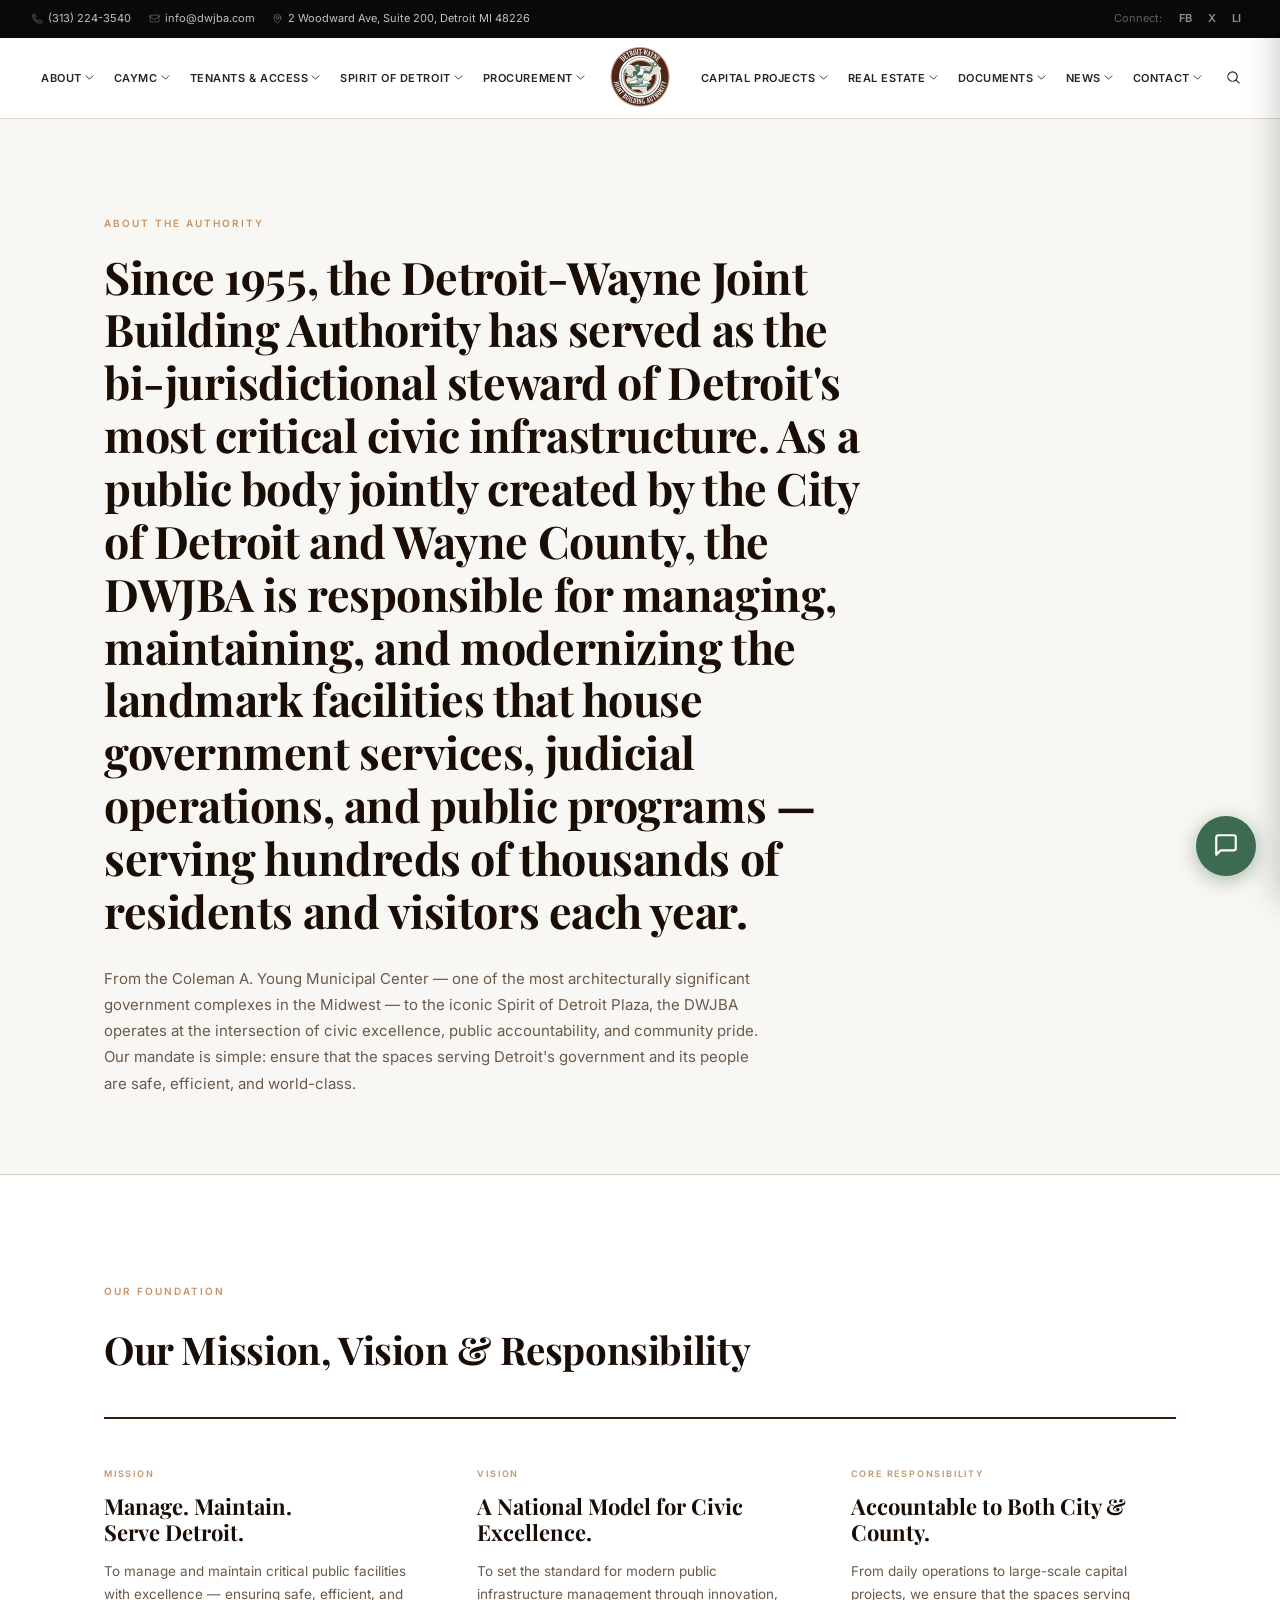
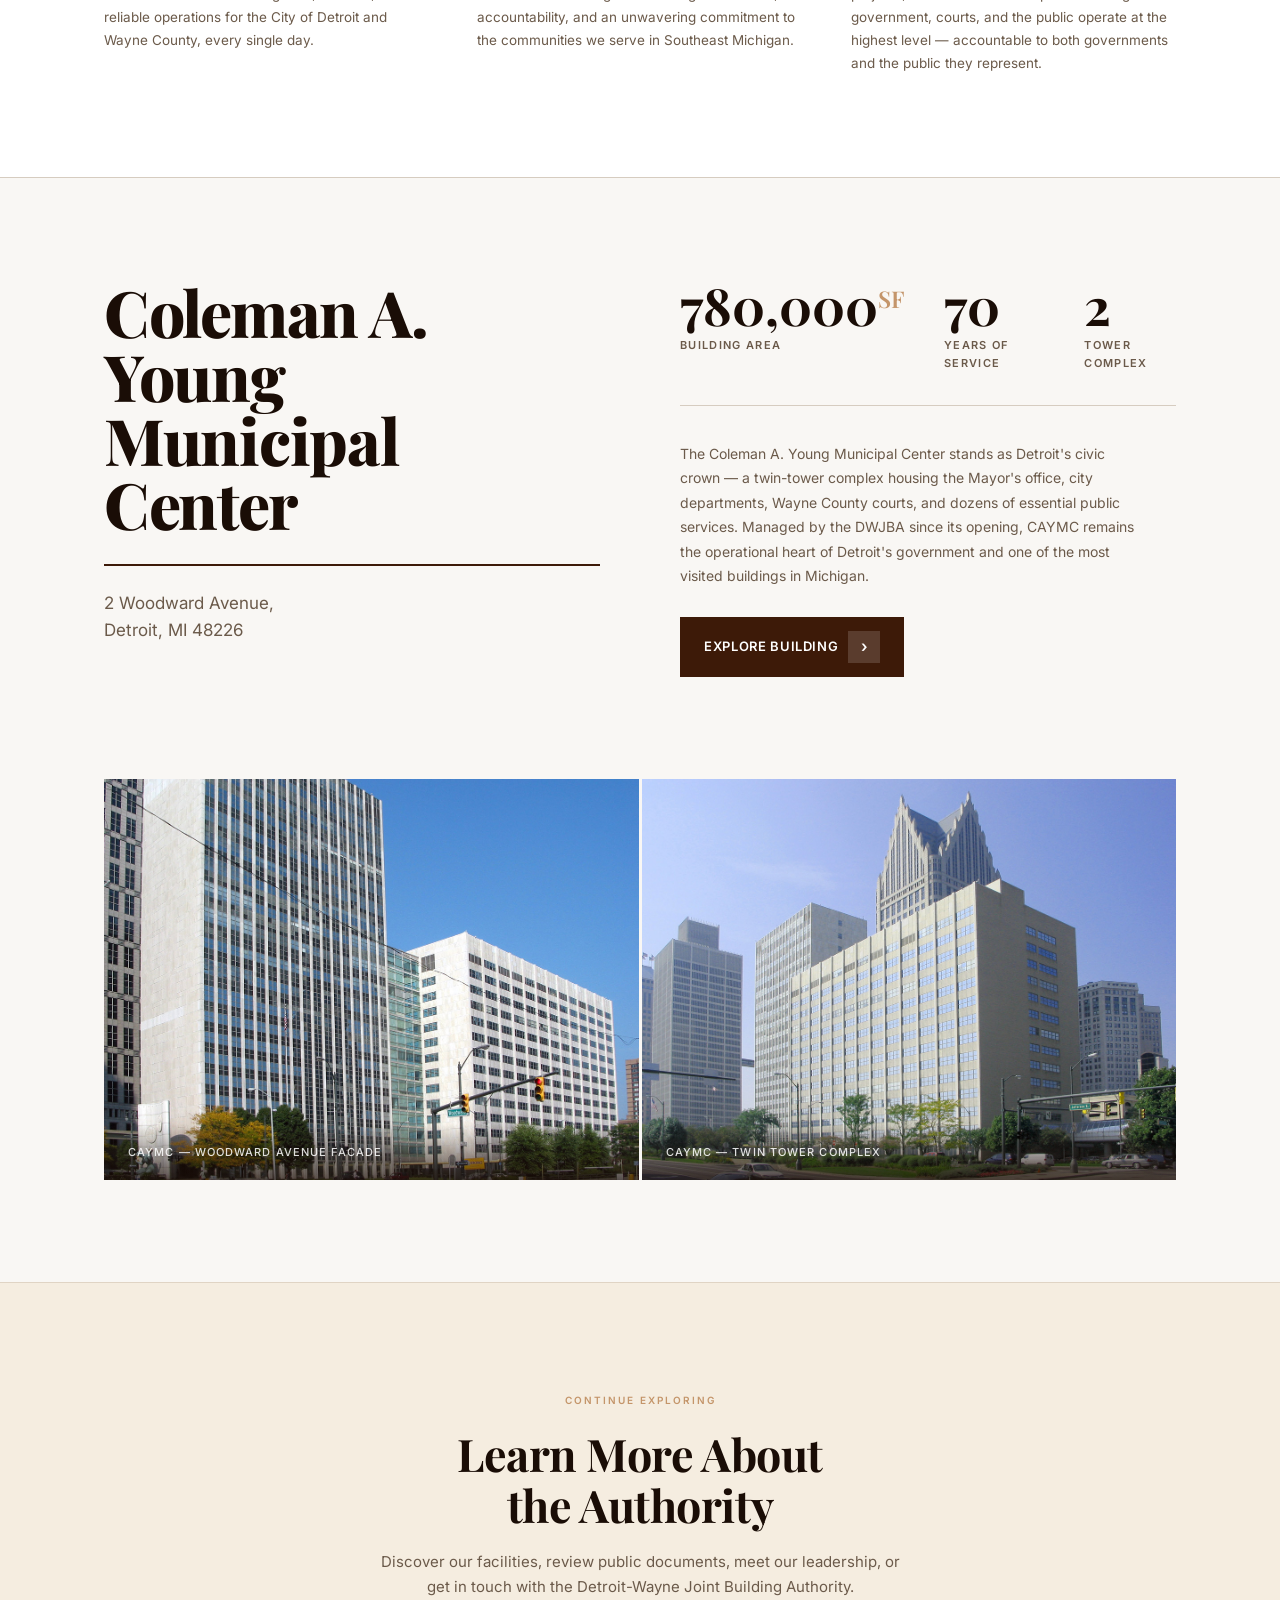
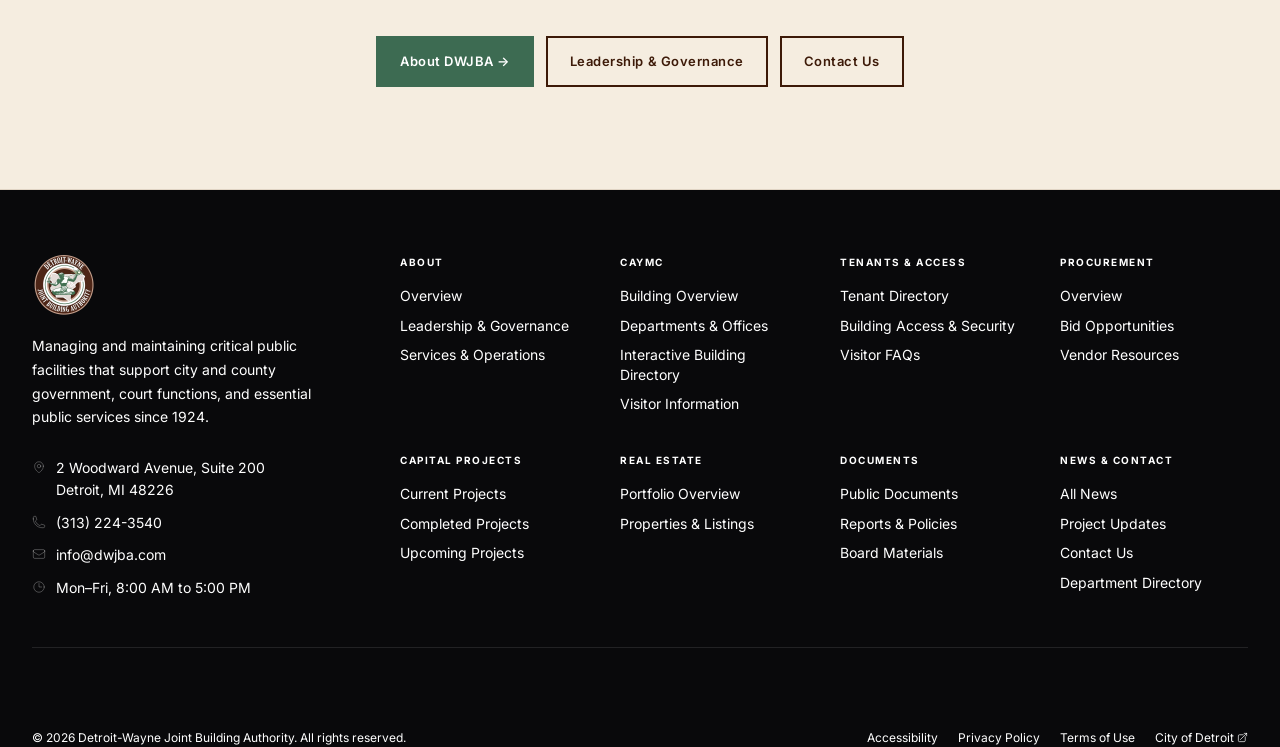
==== commit bbb1285b: "Building directory: illustration upgrade + leadership/about header/footer consistency fix" ====
--- a/about.html
+++ b/about.html
@@ -3,62 +3,466 @@
 <head>
   <meta charset="UTF-8" />
   <meta name="viewport" content="width=device-width, initial-scale=1.0" />
-  <title>CAYMC Overview — Detroit-Wayne Joint Building Authority</title>
+  <title>About the Authority — Detroit-Wayne Joint Building Authority</title>
+  <meta name="description" content="Since 1955, the Detroit-Wayne Joint Building Authority has served as the bi-jurisdictional steward of Detroit's most critical civic infrastructure." />
+
+  <!-- Base styles -->
   <link rel="stylesheet" href="style.css" />
-  <link href="https://fonts.googleapis.com/css2?family=Playfair+Display:ital,wght@0,400;0,600;0,700;1,400;1,600;1,700&family=Inter:wght@300;400;500;600;700;800;900&display=swap" rel="stylesheet" />
   <script src="main.js" defer></script>
+
+  <!-- Fonts -->
+  <link rel="preconnect" href="https://fonts.googleapis.com" />
+  <link rel="preconnect" href="https://fonts.gstatic.com" crossorigin />
+  <link href="https://fonts.googleapis.com/css2?family=Playfair+Display:ital,wght@0,400;0,600;0,700;0,800;1,400;1,600&family=Inter:wght@300;400;500;600&display=swap" rel="stylesheet" />
+
   <style>
-    /* ══════════════════════════════════════════════════════════
-       PAGE TOKENS & BASE
-    ══════════════════════════════════════════════════════════ */
+    /* ── Brand Tokens ─────────────────────────────────────── */
     :root {
-      --brown:        #3d1a08;
-      --green:        #3d6b52;
-      --tan:          #c4956a;
-      --cream:        #f5ede0;
-      --zinc-950:     #0c0c0e;
-      --zinc-900:     #18181b;
-      --zinc-800:     #27272a;
-      --zinc-600:     #52525b;
-      --zinc-500:     #71717a;
-      --zinc-200:     #e4e4e7;
-      --zinc-100:     #f4f4f5;
-      --zinc-50:      #fafafa;
-      --stone-50:     #fafaf9;
-      --border:       #e2d9cc;
-      --fg:           #1a0d06;
-      --muted:        #6b5a4a;
-      --slate-accent: #5c3a22;
-      --section-alt:  #f0e8dc;
-      --pf: 'Playfair Display', Georgia, serif;
-      --inter: 'Inter', system-ui, sans-serif;
-    }
-
-    * { box-sizing: border-box; margin: 0; padding: 0; }
-    html { scroll-behavior: smooth; }
+      --zinc-950: #09090b;
+      --zinc-50:  #fafafa;
+      --border:   #e2d9cc;
+      --fg:       #1a0d06;
+      --section-alt: #f5ede0;
+      --brown:   #3d1a08;
+      --zinc-500: #71717a;
+      --tan:     #c4956a;
+      --green:   #3d6b52;
+      --cream:   #f5ede0;
+      --bg:      #f9f7f4;
+      --ink:     #1a0d06;
+      --muted:   #6b5a4a;
+      --rule:    #d6ccc0;
+      --white:   #ffffff;
+
+      --ff-display: 'Playfair Display', Georgia, serif;
+      --ff-body:    'Inter', system-ui, sans-serif;
+
+      --section-pad: clamp(64px, 8vw, 120px);
+      --page-pad:    clamp(20px, 5vw, 80px);
+      --max-w:       1200px;
+    }
+
+    /* ── Base ─────────────────────────────────────────────── */
+    *, *::before, *::after { box-sizing: border-box; margin: 0; padding: 0; }
+
     body {
-      font-family: var(--inter);
-      background: #f9f7f4;
-      color: var(--fg);
+      font-family: var(--ff-body);
+      background: var(--bg);
+      color: var(--ink);
       -webkit-font-smoothing: antialiased;
+    }
+
+    .page-wrap {
+      max-width: var(--max-w);
+      margin: 0 auto;
+      padding: 0 var(--page-pad);
+    }
+
+    /* ── NAV CSS ──────────────────────────────────────────── */
+    /* Footer */
+    /* ── Section Label ────────────────────────────────────── */
+    .section-label {
+      display: inline-block;
+      font-family: var(--ff-body);
+      font-size: 10px;
+      font-weight: 600;
+      letter-spacing: 0.2em;
+      text-transform: uppercase;
+      color: var(--tan);
+      margin-bottom: 20px;
+    }
+
+    /* ── Horizontal Rule ──────────────────────────────────── */
+    .h-rule {
+      border: none;
+      border-top: 1px solid var(--rule);
+      margin: 0;
+    }
+
+    /* ═══════════════════════════════════════════════════════
+       1. INTRO SECTION
+    ═══════════════════════════════════════════════════════ */
+    .intro-section {
+      padding: clamp(56px, 7vw, 100px) 0 clamp(48px, 6vw, 80px);
+    }
+
+    .intro-inner {
+      max-width: 780px;
+    }
+
+    .intro-lead {
+      font-family: var(--ff-display);
+      font-size: clamp(28px, 3.5vw, 46px);
+      font-weight: 700;
+      line-height: 1.18;
+      color: var(--ink);
+      margin-bottom: 28px;
+      letter-spacing: -0.01em;
+    }
+
+    .intro-sub {
+      font-family: var(--ff-body);
+      font-size: clamp(13px, 1.4vw, 15px);
+      font-weight: 400;
+      line-height: 1.75;
+      color: var(--muted);
+      max-width: 660px;
+    }
+
+    /* ═══════════════════════════════════════════════════════
+       2. MISSION / VISION / RESPONSIBILITY
+    ═══════════════════════════════════════════════════════ */
+    .foundation-section {
+      padding: var(--section-pad) 0;
+      background: var(--white);
+      border-top: 1px solid var(--rule);
+      border-bottom: 1px solid var(--rule);
+    }
+
+    .foundation-heading {
+      font-family: var(--ff-display);
+      font-size: clamp(26px, 3vw, 40px);
+      font-weight: 700;
+      color: var(--ink);
+      margin-bottom: 36px;
+      letter-spacing: -0.01em;
+    }
+
+    .foundation-rule {
+      border: none;
+      border-top: 2px solid var(--brown);
+      margin-bottom: 48px;
+    }
+
+    .foundation-grid {
+      display: grid;
+      grid-template-columns: repeat(3, 1fr);
+      gap: 40px 48px;
+    }
+
+    .foundation-card .card-label {
+      font-family: var(--ff-body);
+      font-size: 9px;
+      font-weight: 600;
+      letter-spacing: 0.2em;
+      text-transform: uppercase;
+      color: var(--tan);
+      margin-bottom: 12px;
+      display: block;
+    }
+
+    .foundation-card .card-title {
+      font-family: var(--ff-display);
+      font-size: clamp(17px, 2vw, 22px);
+      font-weight: 700;
+      line-height: 1.2;
+      color: var(--ink);
+      margin-bottom: 14px;
+    }
+
+    .foundation-card .card-body {
+      font-family: var(--ff-body);
+      font-size: 13.5px;
+      line-height: 1.7;
+      color: var(--muted);
+    }
+
+    /* ═══════════════════════════════════════════════════════
+       3. BUILDING FEATURE
+    ═══════════════════════════════════════════════════════ */
+    .building-section {
+      padding: var(--section-pad) 0;
+      background: var(--bg);
+    }
+
+    .building-inner {
+      display: grid;
+      grid-template-columns: 1fr 1fr;
+      gap: 80px;
+      align-items: start;
+    }
+
+    /* Left: name + address */
+    .building-identity {}
+
+    .building-name {
+      font-family: var(--ff-display);
+      font-size: clamp(36px, 5vw, 68px);
+      font-weight: 800;
+      line-height: 1.0;
+      letter-spacing: -0.02em;
+      color: var(--ink);
+      margin-bottom: 28px;
+    }
+
+    .building-name-rule {
+      border: none;
+      border-top: 2px solid var(--brown);
+      margin-bottom: 24px;
+    }
+
+    .building-address {
+      font-family: var(--ff-body);
+      font-size: clamp(14px, 1.5vw, 17px);
+      font-weight: 400;
       line-height: 1.6;
-    }
-    img { display: block; max-width: 100%; }
-    a { text-decoration: none; color: inherit; }
-
-    .wrap { max-width: 1280px; margin: 0 auto; padding: 0 1rem; }
-    @media (min-width:640px)  { .wrap { padding: 0 1.5rem; } }
-    @media (min-width:1024px) { .wrap { padding: 0 2rem; } }
-
-    .highlight { color: var(--tan); }
-
-    /* ══════════════════════════════════════════════════════════
-       TOP BAR
-    ══════════════════════════════════════════════════════════ */
-    .topbar { background: var(--zinc-950); color: white; font-size: 11px; }
+      color: var(--muted);
+    }
+
+    /* Right: stats */
+    .building-stats {}
+
+    .stats-row {
+      display: flex;
+      gap: 40px;
+      margin-bottom: 36px;
+      padding-bottom: 32px;
+      border-bottom: 1px solid var(--rule);
+    }
+
+    .stat-item {}
+
+    .stat-number {
+      font-family: var(--ff-display);
+      font-size: clamp(32px, 4vw, 54px);
+      font-weight: 700;
+      color: var(--ink);
+      line-height: 1;
+      margin-bottom: 6px;
+    }
+
+    .stat-number sup {
+      font-size: 0.45em;
+      vertical-align: super;
+      font-weight: 600;
+      color: var(--tan);
+    }
+
+    .stat-label {
+      font-family: var(--ff-body);
+      font-size: 11px;
+      font-weight: 600;
+      letter-spacing: 0.12em;
+      text-transform: uppercase;
+      color: var(--muted);
+    }
+
+    .building-desc {
+      font-family: var(--ff-body);
+      font-size: 14px;
+      line-height: 1.75;
+      color: var(--muted);
+      margin-bottom: 28px;
+      max-width: 460px;
+    }
+
+    .building-cta {
+      display: inline-flex;
+      align-items: center;
+      gap: 10px;
+      font-family: var(--ff-body);
+      font-size: 13px;
+      font-weight: 600;
+      letter-spacing: 0.05em;
+      text-transform: uppercase;
+      color: var(--white);
+      background: var(--brown);
+      border: none;
+      padding: 14px 24px;
+      cursor: pointer;
+      text-decoration: none;
+      transition: background 0.2s ease;
+    }
+
+    .building-cta:hover { background: var(--ink); }
+
+    .building-cta .arrow {
+      width: 32px;
+      height: 32px;
+      background: rgba(255,255,255,0.15);
+      display: flex;
+      align-items: center;
+      justify-content: center;
+      font-size: 16px;
+    }
+
+    /* ═══════════════════════════════════════════════════════
+       4. PHOTO FEATURE
+    ═══════════════════════════════════════════════════════ */
+    .photo-section {
+      padding: 0 0 var(--section-pad);
+      background: var(--bg);
+    }
+
+    .photo-grid {
+      display: grid;
+      grid-template-columns: 1fr 1fr;
+      gap: 3px;
+    }
+
+    .photo-item {
+      position: relative;
+      overflow: hidden;
+      aspect-ratio: 4/3;
+    }
+
+    .photo-item img {
+      width: 100%;
+      height: 100%;
+      object-fit: cover;
+      display: block;
+      transition: transform 0.5s ease;
+    }
+
+    .photo-item:hover img { transform: scale(1.03); }
+
+    .photo-caption {
+      position: absolute;
+      bottom: 0;
+      left: 0;
+      right: 0;
+      padding: 20px 24px 18px;
+      background: linear-gradient(transparent, rgba(26,13,6,0.72));
+      font-family: var(--ff-body);
+      font-size: 11px;
+      font-weight: 500;
+      letter-spacing: 0.1em;
+      text-transform: uppercase;
+      color: rgba(255,255,255,0.85);
+    }
+
+    /* ═══════════════════════════════════════════════════════
+       5. CTA SECTION
+    ═══════════════════════════════════════════════════════ */
+    .cta-section {
+      background: var(--cream);
+      padding: var(--section-pad) 0;
+      border-top: 1px solid #e0d4c4;
+      border-bottom: 1px solid #e0d4c4;
+      text-align: center;
+    }
+
+    .cta-heading {
+      font-family: var(--ff-display);
+      font-size: clamp(28px, 3.5vw, 48px);
+      font-weight: 700;
+      color: var(--ink);
+      line-height: 1.15;
+      margin-bottom: 18px;
+      letter-spacing: -0.01em;
+    }
+
+    .cta-desc {
+      font-family: var(--ff-body);
+      font-size: 15px;
+      line-height: 1.7;
+      color: var(--muted);
+      max-width: 520px;
+      margin: 0 auto 36px;
+    }
+
+    .cta-buttons {
+      display: flex;
+      gap: 12px;
+      justify-content: center;
+      flex-wrap: wrap;
+    }
+
+    .btn-primary {
+      display: inline-flex;
+      align-items: center;
+      gap: 8px;
+      font-family: var(--ff-body);
+      font-size: 13px;
+      font-weight: 600;
+      letter-spacing: 0.04em;
+      text-decoration: none;
+      color: var(--white);
+      background: var(--green);
+      border: 2px solid var(--green);
+      padding: 13px 22px;
+      transition: background 0.2s, color 0.2s;
+      cursor: pointer;
+    }
+
+    .btn-primary:hover { background: #2f5440; border-color: #2f5440; }
+
+    .btn-outline {
+      display: inline-flex;
+      align-items: center;
+      gap: 8px;
+      font-family: var(--ff-body);
+      font-size: 13px;
+      font-weight: 600;
+      letter-spacing: 0.04em;
+      text-decoration: none;
+      color: var(--brown);
+      background: transparent;
+      border: 2px solid var(--brown);
+      padding: 13px 22px;
+      transition: background 0.2s, color 0.2s;
+      cursor: pointer;
+    }
+
+    .btn-outline:hover { background: var(--brown); color: var(--white); }
+
+    /* ═══════════════════════════════════════════════════════
+       RESPONSIVE
+    ═══════════════════════════════════════════════════════ */
+    @media (max-width: 900px) {
+      .foundation-grid {
+        grid-template-columns: 1fr;
+        gap: 32px;
+      }
+
+      .building-inner {
+        grid-template-columns: 1fr;
+        gap: 48px;
+      }
+
+      .building-name {
+        font-size: clamp(36px, 8vw, 54px);
+      }
+
+      .photo-grid {
+        grid-template-columns: 1fr;
+      }
+
+      .photo-item { aspect-ratio: 16/9; }
+    }
+
+    @media (max-width: 640px) {
+      .stats-row {
+        gap: 24px;
+      }
+
+      .cta-buttons {
+        flex-direction: column;
+        align-items: center;
+      }
+
+      .btn-primary,
+      .btn-outline {
+        width: 100%;
+        max-width: 300px;
+        justify-content: center;
+      }
+    }
+
+    /* ═══════ SHARED: Topbar + Header + Nav (from homepage) ═══════ */
+    .topbar {
+      background: var(--zinc-950);
+      color: white;
+      font-size: 11px;
+    }
     .topbar-inner {
-      display: flex; align-items: center; justify-content: space-between;
-      gap: 1rem; padding: .45rem 1rem; max-width: 1280px; margin: 0 auto;
+      display: flex;
+      align-items: center;
+      justify-content: space-between;
+      gap: 1rem;
+      padding: .45rem 1rem;
+      max-width: 1280px;
+      margin: 0 auto;
     }
     @media (min-width:640px)  { .topbar-inner { padding-left:1.5rem; padding-right:1.5rem; } }
     @media (min-width:1024px) { .topbar-inner { padding-left:2rem; padding-right:2rem; } }
@@ -74,73 +478,153 @@
     .topbar-right a { padding:3px 7px; border-radius:4px; font-weight:600; transition:color .15s, background .15s; }
     .topbar-right a:hover { color:white; background:rgba(255,255,255,.1); }
 
-    /* ══════════════════════════════════════════════════════════
-       HEADER / NAV
-    ══════════════════════════════════════════════════════════ */
+/* ════════════════════════════════════════════════════════
+       HEADER
+    ════════════════════════════════════════════════════════ */
     .site-header {
       background: #ffffff;
-      position: sticky; top: 0; z-index: 500;
+      position: sticky;
+      top: 0;
+      z-index: 500;
       border-bottom: 1px solid #e2d9cc;
       transition: box-shadow .3s;
     }
     .site-header.scrolled { box-shadow: 0 4px 24px rgba(0,0,0,.10); }
     .header-inner {
-      max-width: 1280px; margin: 0 auto; padding: 0 1rem;
-      display: flex; align-items: center; height: 80px; position: relative;
+      max-width: 1280px;
+      margin: 0 auto;
+      padding: 0 1rem;
+      display: flex;
+      align-items: center;
+      height: 80px;
+      position: relative;
     }
     @media (min-width:640px)  { .header-inner { padding:0 1.5rem; } }
     @media (min-width:1024px) { .header-inner { padding:0 2rem; } }
-    .nav-left, .nav-right { display:none; align-items:center; gap:1px; flex:1; }
+
+    /* Left + Right nav */
+    .nav-left, .nav-right {
+      display: none;
+      align-items: center;
+      gap: 1px;
+      flex: 1;
+    }
     @media (min-width:1280px){ .nav-left,.nav-right { display:flex; } }
     .nav-right { justify-content:flex-end; }
-    .nav-logo { position:absolute; left:50%; transform:translateX(-50%); }
-    @media (min-width:1280px){ .nav-logo { position:relative; left:auto; transform:none; flex-shrink:0; } }
+
+    /* Center logo */
+    .nav-logo {
+      position: absolute;
+      left: 50%;
+      transform: translateX(-50%);
+    }
+    @media (min-width:1280px){
+      .nav-logo { position:relative; left:auto; transform:none; flex-shrink:0; }
+    }
     .nav-logo img { height:64px; width:64px; object-fit:contain; display:block; }
+
+    /* Nav item */
     .nav-item { position:relative; }
     .nav-btn {
-      display:flex; align-items:center; gap:2px; padding:7px 9px;
-      font-size:11px; font-weight:600; text-transform:uppercase; letter-spacing:.05em;
-      color:#2c2420; border-radius:5px; white-space:nowrap;
-      cursor:default; transition:color .15s; background:none; border:none; font-family:inherit;
+      display: flex;
+      align-items: center;
+      gap: 2px;
+      padding: 7px 9px;
+      font-size: 11px;
+      font-weight: 600;
+      text-transform: uppercase;
+      letter-spacing: .05em;
+      color: #2c2420;
+      border-radius: 5px;
+      white-space: nowrap;
+      cursor: default;
+      transition: color .15s;
+      background: none;
+      border: none;
+      font-family: inherit;
     }
     .nav-btn svg { width:11px; height:11px; transition:transform .2s; }
     .nav-item:hover .nav-btn { color: var(--brown); }
     .nav-item:hover .nav-btn svg { transform:rotate(180deg); }
-    .nav-drop { display:none; position:absolute; top:calc(100% + 4px); left:0; z-index:600; min-width:210px; }
+
+    .nav-drop {
+      display: none;
+      position: absolute;
+      top: calc(100% + 4px);
+      left: 0;
+      z-index: 600;
+      min-width: 210px;
+    }
     .nav-item:hover .nav-drop { display:block; }
     .nav-drop-inner {
-      background:white; border:1px solid var(--border); border-radius:12px;
-      box-shadow:0 12px 40px rgba(0,0,0,.18); overflow:hidden;
+      background: white;
+      border: 1px solid var(--border);
+      border-radius: 12px;
+      box-shadow: 0 12px 40px rgba(0,0,0,.18);
+      overflow: hidden;
     }
     .nav-drop-inner a {
-      display:block; padding:10px 16px; font-size:14px; font-weight:500;
-      color:rgba(26,13,6,.8); transition:background .12s;
-    }
-    .nav-drop-inner a:hover { background:var(--zinc-50); }
+      display: block;
+      padding: 10px 16px;
+      font-size: 14px;
+      font-weight: 500;
+      color: rgba(26,13,6,.8);
+      transition: background .12s;
+    }
+    .nav-drop-inner a:hover { background: var(--zinc-50); }
+
+    /* Search btn */
     .nav-search {
-      margin-left:.4rem; padding:7px; color:#2c2420; border-radius:7px;
-      background:none; border:none; cursor:pointer; display:flex; align-items:center; transition:color .15s;
-    }
-    .nav-search:hover { color:var(--brown); }
+      margin-left: .4rem;
+      padding: 7px;
+      color: #2c2420;
+      border-radius: 7px;
+      background: none;
+      border: none;
+      cursor: pointer;
+      display: flex;
+      align-items: center;
+      transition: color .15s;
+    }
+    .nav-search:hover { color: var(--brown); }
     .nav-search svg { width:15px; height:15px; }
-    .mob-controls { display:flex; align-items:center; gap:.4rem; margin-left:auto; }
+
+    /* Mobile toggle */
+    .mob-controls {
+      display: flex;
+      align-items: center;
+      gap: .4rem;
+      margin-left: auto;
+    }
     @media (min-width:1280px){ .mob-controls { display:none; } }
     .mob-controls button {
-      padding:7px; color:#2c2420; border-radius:7px;
-      background:none; border:none; cursor:pointer; transition:color .15s;
-    }
-    .mob-controls button:hover { color:var(--brown); }
+      padding:7px; color: #2c2420; border-radius:7px;
+      background:none; border:none; cursor:pointer;
+      transition:color .15s;
+    }
+    .mob-controls button:hover { color: var(--brown); }
     .mob-controls button svg { width:18px; height:18px; display:block; }
+
+    /* Mobile nav */
     .mob-nav {
-      position:fixed; top:0; right:0; bottom:0; width:300px;
-      background:white; z-index:700; overflow-y:auto;
-      transform:translateX(100%); transition:transform .3s ease;
-      box-shadow:-4px 0 30px rgba(0,0,0,.2);
+      position: fixed;
+      top: 0; right: 0; bottom: 0;
+      width: 300px;
+      background: white;
+      z-index: 700;
+      overflow-y: auto;
+      transform: translateX(100%);
+      transition: transform .3s ease;
+      box-shadow: -4px 0 30px rgba(0,0,0,.2);
     }
     .mob-nav.open { transform:translateX(0); }
     .mob-nav-head {
-      display:flex; align-items:center; justify-content:space-between;
-      padding:1.25rem 1.5rem; background:var(--brown); color:white;
+      display: flex;
+      align-items: center;
+      justify-content: space-between;
+      padding: 1.25rem 1.5rem;
+      background: var(--brown);
+      color: white;
     }
     .mob-nav-head span { font-size:14px; font-weight:700; }
     .mob-nav-head button { color:white; background:none; border:none; cursor:pointer; }
@@ -150,18 +634,34 @@
     .mob-label { display:block; padding:.55rem 1.5rem; font-size:11px; font-weight:700; text-transform:uppercase; letter-spacing:.08em; color:var(--brown); }
     .mob-link { display:block; padding:.45rem 1.5rem .45rem 2rem; font-size:14px; color:var(--fg); transition:background .12s; }
     .mob-link:hover { background:var(--section-alt); }
-    .scrim { display:none; position:fixed; inset:0; background:rgba(0,0,0,.5); z-index:650; }
+    .scrim {
+      display: none;
+      position: fixed;
+      inset: 0;
+      background: rgba(0,0,0,.5);
+      z-index: 650;
+    }
     .scrim.visible { display:block; }
 
-    /* ══════════════════════════════════════════════════════════
-       FOOTER (copied from homepage)
-    ══════════════════════════════════════════════════════════ */
-    .site-footer { background: var(--zinc-950); color: white; }
-    .footer-main { max-width:1280px; margin:0 auto; padding:4rem 1rem 3rem; }
+    /* ═══════ SHARED: Footer (from homepage) ═══════ */
+    .site-footer { background:var(--zinc-950); color:white; }
+    .footer-main {
+      max-width: 1280px;
+      margin: 0 auto;
+      padding: 4rem 1rem 3rem;
+    }
     @media (min-width:640px)  { .footer-main { padding-left:1.5rem; padding-right:1.5rem; } }
     @media (min-width:1024px) { .footer-main { padding-left:2rem; padding-right:2rem; } }
-    .footer-top { display:flex; flex-direction:column; gap:3rem; padding-bottom:3rem; border-bottom:1px solid rgba(255,255,255,.1); }
+
+    .footer-top {
+      display: flex;
+      flex-direction: column;
+      gap: 3rem;
+      padding-bottom: 3rem;
+      border-bottom: 1px solid rgba(255,255,255,.1);
+    }
     @media (min-width:1024px){ .footer-top { flex-direction:row; gap:5rem; } }
+
     .footer-brand { flex-shrink:0; }
     @media (min-width:1024px){ .footer-brand { width:18rem; } }
     .footer-logo { height:64px; width:auto; margin-bottom:1rem; }
@@ -170,561 +670,52 @@
     .footer-ci { display:flex; align-items:flex-start; gap:.625rem; font-size:.875rem; color:white; }
     .footer-ci svg { width:14px; height:14px; color:rgba(255,255,255,.3); flex-shrink:0; margin-top:3px; }
     .footer-ci a:hover { color:white; text-decoration:underline; }
-    .footer-nav { flex:1; display:grid; grid-template-columns:repeat(2,1fr); gap:2rem; }
+
+    .footer-nav {
+      flex: 1;
+      display: grid;
+      grid-template-columns: repeat(2,1fr);
+      gap: 2rem;
+    }
     @media (min-width:640px)  { .footer-nav { grid-template-columns:repeat(3,1fr); } }
     @media (min-width:1024px) { .footer-nav { grid-template-columns:repeat(4,1fr); } }
+
     .fn-col h3 { font-size:10px; font-weight:700; text-transform:uppercase; letter-spacing:.15em; color:white; margin-bottom:1rem; }
-    .fn-col ul { display:flex; flex-direction:column; gap:.625rem; list-style:none; }
-    .fn-col li span, .fn-col li a { font-size:.875rem; color:white; line-height:1.4; display:block; cursor:default; transition:color .15s; }
+    .fn-col ul { display:flex; flex-direction:column; gap:.625rem; }
+    .fn-col li span,
+    .fn-col li a { font-size:.875rem; color:white; line-height:1.4; display:block; cursor:default; transition:color .15s; }
     .fn-col li a:hover { color:rgba(255,255,255,.7); }
-    .footer-bottom { max-width:1280px; margin:0 auto; padding:2rem 1rem 0; display:flex; flex-direction:column; align-items:center; gap:1rem; }
-    @media (min-width:640px){ .footer-bottom { flex-direction:row; justify-content:space-between; padding-left:1.5rem; padding-right:1.5rem; } }
+
+    .footer-bottom {
+      max-width: 1280px;
+      margin: 0 auto;
+      padding: 2rem 1rem 0;
+      display: flex;
+      flex-direction: column;
+      align-items: center;
+      gap: 1rem;
+    }
+    @media (min-width:640px){
+      .footer-bottom { flex-direction:row; justify-content:space-between; padding-left:1.5rem; padding-right:1.5rem; }
+    }
     @media (min-width:1024px){ .footer-bottom { padding-left:2rem; padding-right:2rem; } }
     .footer-copy { font-size:.75rem; color:white; }
     .footer-legal { display:flex; align-items:center; gap:1.25rem; font-size:.75rem; color:white; }
-    .footer-legal a, .footer-legal button { color:white; background:none; border:none; font-family:inherit; font-size:inherit; cursor:pointer; transition:color .15s; }
-    .footer-legal a:hover, .footer-legal button:hover { color:rgba(255,255,255,.7); }
+    .footer-legal a,
+    .footer-legal button { color:white; background:none; border:none; font-family:inherit; font-size:inherit; cursor:pointer; transition:color .15s; }
+    .footer-legal a:hover,
+    .footer-legal button:hover { color:rgba(255,255,255,.7); }
     .footer-legal-ext { display:flex; align-items:center; gap:3px; }
     .footer-legal-ext svg { width:11px; height:11px; }
 
-    /* ══════════════════════════════════════════════════════════
-       SECTION 1 — HERO
-    ══════════════════════════════════════════════════════════ */
-    .ov-hero {
-      background: #f9f7f4;
-      padding: 6rem 0 5rem;
-    }
-    @media (min-width:768px) { .ov-hero { padding: 7rem 0 6rem; } }
-    @media (min-width:1024px) { .ov-hero { padding: 8rem 0 7rem; } }
-
-    .ov-hero-grid {
-      display: grid;
-      grid-template-columns: 1fr;
-      gap: 3rem;
-      align-items: center;
-    }
-    @media (min-width:768px) {
-      .ov-hero-grid {
-        grid-template-columns: 55% 1fr;
-        gap: 3.5rem;
-      }
-    }
-    @media (min-width:1024px) {
-      .ov-hero-grid { gap: 4rem; }
-    }
-
-    .ov-hero-heading {
-      font-family: var(--pf);
-      font-size: clamp(2.75rem, 6vw, 4.5rem);
-      font-weight: 700;
-      line-height: 1.05;
-      letter-spacing: -0.03em;
-      color: var(--fg);
-      margin-bottom: 1.5rem;
-    }
-
-    .ov-hero-body {
-      font-size: 1.0625rem;
-      color: var(--muted);
-      line-height: 1.75;
-      max-width: 540px;
-      margin-bottom: 2.5rem;
-    }
-
-    .ov-hero-stats {
-      display: flex;
-      gap: 2.5rem;
-      flex-wrap: wrap;
-    }
-    .ov-hero-stat {
-      display: flex;
-      flex-direction: column;
-    }
-    .ov-hero-stat-val {
-      font-family: var(--pf);
-      font-size: 2.25rem;
-      font-weight: 700;
-      color: var(--fg);
-      line-height: 1;
-      letter-spacing: -0.03em;
-    }
-    .ov-hero-stat-label {
-      font-size: .8125rem;
-      font-weight: 500;
-      color: var(--muted);
-      margin-top: .35rem;
-    }
-
-    .ov-video-wrap {
-      position: relative;
-      width: 100%;
-      padding-top: 56.25%; /* 16:9 */
-      border-radius: 12px;
-      overflow: hidden;
-      box-shadow: 0 20px 60px rgba(0,0,0,.12), 0 4px 16px rgba(0,0,0,.06);
-    }
-    .ov-video-wrap iframe {
-      position: absolute;
-      inset: 0;
-      width: 100%;
-      height: 100%;
-      border: 0;
-    }
-
-    /* ══════════════════════════════════════════════════════════
-       SECTION 2 — PHOTO MOSAIC STRIP
-    ══════════════════════════════════════════════════════════ */
-    .ov-mosaic {
-      padding: 0;
-      overflow: hidden;
-    }
-    .ov-mosaic-grid {
-      display: grid;
-      grid-template-columns: repeat(5, 1fr);
-      grid-template-rows: 360px;
-      gap: 4px;
-    }
-    @media (max-width:1023px) {
-      .ov-mosaic-grid {
-        grid-template-columns: repeat(3, 1fr);
-        grid-template-rows: 280px 280px;
-      }
-      .ov-mosaic-item:nth-child(4) { display: block; }
-      .ov-mosaic-item:nth-child(5) { display: block; }
-    }
-    @media (max-width:767px) {
-      .ov-mosaic-grid {
-        grid-template-columns: 1fr;
-        grid-template-rows: auto;
-        gap: 3px;
-      }
-      .ov-mosaic-item { height: 240px; }
-    }
-
-    .ov-mosaic-item {
-      position: relative;
-      overflow: hidden;
-      cursor: default;
-    }
-    .ov-mosaic-item img {
-      width: 100%;
-      height: 100%;
-      object-fit: cover;
-      transition: transform .6s ease;
-    }
-    .ov-mosaic-item:hover img {
-      transform: scale(1.03);
-    }
-    .ov-mosaic-caption {
-      position: absolute;
-      bottom: 0;
-      left: 0;
-      right: 0;
-      padding: 1.25rem 1rem .875rem;
-      background: linear-gradient(to top, rgba(0,0,0,.65), transparent);
-      color: white;
-      font-size: .8125rem;
-      font-weight: 600;
-      letter-spacing: .02em;
-      opacity: 0;
-      transform: translateY(8px);
-      transition: opacity .3s, transform .3s;
-    }
-    .ov-mosaic-item:hover .ov-mosaic-caption {
-      opacity: 1;
-      transform: translateY(0);
-    }
-
-    /* ══════════════════════════════════════════════════════════
-       SECTION 3 — BUILDING FACTS (DARK)
-    ══════════════════════════════════════════════════════════ */
-    .ov-facts {
-      background: var(--fg);
-      padding: 6rem 0;
-    }
-    @media (min-width:768px) { .ov-facts { padding: 7rem 0; } }
-    @media (min-width:1024px) { .ov-facts { padding: 7.5rem 0; } }
-
-    .ov-facts-grid {
-      display: grid;
-      grid-template-columns: 1fr;
-      gap: 3.5rem;
-      align-items: start;
-    }
-    @media (min-width:768px) {
-      .ov-facts-grid {
-        grid-template-columns: 1fr 1fr;
-        gap: 5rem;
-      }
-    }
-
-    .ov-facts-heading {
-      font-family: var(--pf);
-      font-size: clamp(2.25rem, 5vw, 3.5rem);
-      font-weight: 700;
-      color: white;
-      line-height: 1.1;
-      letter-spacing: -0.03em;
-      margin-bottom: 1.5rem;
-    }
-    .ov-facts-body {
-      font-size: 1rem;
-      color: rgba(255,255,255,.6);
-      line-height: 1.75;
-    }
-
-    .ov-specs-grid {
-      display: grid;
-      grid-template-columns: 1fr 1fr;
-      gap: 0;
-      border: 1px solid rgba(255,255,255,.1);
-      border-radius: 1rem;
-      overflow: hidden;
-    }
-    .ov-spec {
-      padding: 1.75rem 1.5rem;
-      border-right: 1px solid rgba(255,255,255,.1);
-      border-bottom: 1px solid rgba(255,255,255,.1);
-    }
-    .ov-spec:nth-child(2n) { border-right: none; }
-    .ov-spec:nth-last-child(-n+2) { border-bottom: none; }
-
-    .ov-spec-val {
-      font-family: var(--pf);
-      font-size: 1.5rem;
-      font-weight: 700;
-      color: white;
-      line-height: 1.2;
-      margin-bottom: .25rem;
-    }
-    .ov-spec-label {
-      font-size: .75rem;
-      font-weight: 500;
-      color: rgba(255,255,255,.4);
-      line-height: 1.4;
-    }
-
-    /* ══════════════════════════════════════════════════════════
-       SECTION 4 — STATS BAND
-    ══════════════════════════════════════════════════════════ */
-    .ov-stats-band {
-      background: var(--cream);
-      padding: 5rem 0;
-      border-top: 1px solid var(--border);
-      border-bottom: 1px solid var(--border);
-    }
-    @media (min-width:768px) { .ov-stats-band { padding: 6rem 0; } }
-
-    .ov-stats-row {
-      display: grid;
-      grid-template-columns: repeat(2, 1fr);
-      gap: 2.5rem 1.5rem;
-      text-align: center;
-    }
-    @media (min-width:768px) {
-      .ov-stats-row {
-        grid-template-columns: repeat(4, 1fr);
-        gap: 2rem;
-      }
-    }
-
-    .ov-counter-num {
-      font-family: var(--pf);
-      font-size: clamp(3rem, 5vw, 4.5rem);
-      font-weight: 700;
-      color: var(--fg);
-      line-height: 1;
-      letter-spacing: -0.04em;
-    }
-    .ov-counter-suffix {
-      font-family: var(--pf);
-      font-size: clamp(2rem, 3vw, 3rem);
-      font-weight: 600;
-      color: var(--tan);
-    }
-    .ov-counter-label {
-      font-size: .875rem;
-      font-weight: 500;
-      color: var(--muted);
-      margin-top: .5rem;
-    }
-
-    /* ══════════════════════════════════════════════════════════
-       SECTION 5 — SPIRIT OF DETROIT
-    ══════════════════════════════════════════════════════════ */
-    .ov-spirit {
-      background: #f9f7f4;
-      padding: 6rem 0;
-    }
-    @media (min-width:768px) { .ov-spirit { padding: 7rem 0; } }
-    @media (min-width:1024px) { .ov-spirit { padding: 7.5rem 0; } }
-
-    .ov-spirit-grid {
-      display: grid;
-      grid-template-columns: 1fr;
-      gap: 3rem;
-      align-items: center;
-    }
-    @media (min-width:768px) {
-      .ov-spirit-grid {
-        grid-template-columns: 1fr 1fr;
-        gap: 4rem;
-      }
-    }
-
-    .ov-spirit-img {
-      border-radius: 12px;
-      overflow: hidden;
-      box-shadow: 0 20px 60px rgba(0,0,0,.15);
-    }
-    .ov-spirit-img img {
-      width: 100%;
-      height: 480px;
-      object-fit: cover;
-    }
-    @media (min-width:1024px) {
-      .ov-spirit-img img { height: 560px; }
-    }
-
-    .ov-spirit-heading {
-      font-family: var(--pf);
-      font-size: clamp(2.25rem, 5vw, 3.5rem);
-      font-weight: 700;
-      color: var(--fg);
-      line-height: 1.1;
-      letter-spacing: -0.03em;
-      margin-bottom: 1.5rem;
-    }
-    .ov-spirit-body {
-      font-size: 1rem;
-      color: var(--muted);
-      line-height: 1.75;
-      margin-bottom: 2rem;
-    }
-    .ov-spirit-link {
-      display: inline-flex;
-      align-items: center;
-      gap: .5rem;
-      font-size: .875rem;
-      font-weight: 700;
-      color: var(--brown);
-      transition: gap .2s;
-    }
-    .ov-spirit-link:hover { gap: .75rem; }
-    .ov-spirit-link svg { width: 16px; height: 16px; }
-
-    /* ══════════════════════════════════════════════════════════
-       SECTION 6 — OPERATIONS & LEADERSHIP
-    ══════════════════════════════════════════════════════════ */
-    .ov-ops {
-      background: var(--cream);
-      padding: 6rem 0;
-      border-top: 1px solid var(--border);
-    }
-    @media (min-width:768px) { .ov-ops { padding: 7rem 0; } }
-
-    .ov-ops-header {
-      max-width: 640px;
-      margin-bottom: 3.5rem;
-    }
-    .ov-ops-heading {
-      font-family: var(--pf);
-      font-size: clamp(2rem, 4vw, 3rem);
-      font-weight: 700;
-      color: var(--fg);
-      line-height: 1.1;
-      letter-spacing: -0.03em;
-      margin-bottom: 1rem;
-    }
-    .ov-ops-sub {
-      font-size: 1rem;
-      color: var(--muted);
-      line-height: 1.7;
-    }
-
-    .ov-ops-cards {
-      display: grid;
-      grid-template-columns: 1fr;
-      gap: 1.25rem;
-    }
-    @media (min-width:640px)  { .ov-ops-cards { grid-template-columns: repeat(2, 1fr); } }
-    @media (min-width:1024px) { .ov-ops-cards { grid-template-columns: repeat(4, 1fr); } }
-
-    .ov-ops-card {
-      background: white;
-      border-radius: 1rem;
-      padding: 2rem 1.75rem;
-      border: 1px solid var(--border);
-      transition: box-shadow .3s, transform .3s;
-    }
-    .ov-ops-card:hover {
-      box-shadow: 0 12px 40px rgba(0,0,0,.08);
-      transform: translateY(-2px);
-    }
-    .ov-ops-card-icon {
-      width: 44px;
-      height: 44px;
-      border-radius: 12px;
-      border: 1px solid var(--border);
-      display: flex;
-      align-items: center;
-      justify-content: center;
-      margin-bottom: 1.25rem;
-      color: var(--brown);
-      transition: border-color .2s;
-    }
-    .ov-ops-card:hover .ov-ops-card-icon { border-color: var(--tan); }
-    .ov-ops-card-icon svg { width: 20px; height: 20px; }
-    .ov-ops-card h3 {
-      font-size: 1rem;
-      font-weight: 700;
-      color: var(--fg);
-      margin-bottom: .625rem;
-    }
-    .ov-ops-card p {
-      font-size: .8125rem;
-      color: var(--muted);
-      line-height: 1.65;
-    }
-
-    /* ══════════════════════════════════════════════════════════
-       SECTION 7 — PHOTO + QUOTE
-    ══════════════════════════════════════════════════════════ */
-    .ov-quote {
-      position: relative;
-      min-height: 440px;
-      display: flex;
-      align-items: center;
-      justify-content: center;
-      overflow: hidden;
-    }
-    .ov-quote-bg {
-      position: absolute;
-      inset: 0;
-      width: 100%;
-      height: 100%;
-      object-fit: cover;
-      object-position: center 35%;
-    }
-    .ov-quote-overlay {
-      position: absolute;
-      inset: 0;
-      background: rgba(26,13,6,.78);
-    }
-    .ov-quote-content {
-      position: relative;
-      z-index: 2;
-      text-align: center;
-      padding: 5rem 1.5rem;
-      max-width: 740px;
-    }
-    .ov-quote-text {
-      font-family: var(--pf);
-      font-size: clamp(2rem, 4.5vw, 3.25rem);
-      font-weight: 400;
-      font-style: italic;
-      color: white;
-      line-height: 1.2;
-      letter-spacing: -0.02em;
-      margin-bottom: 1.5rem;
-    }
-    .ov-quote-attr {
-      font-size: .875rem;
-      color: rgba(255,255,255,.5);
-      font-weight: 500;
-      line-height: 1.5;
-    }
-
-    /* ══════════════════════════════════════════════════════════
-       SECTION 8 — CTA
-    ══════════════════════════════════════════════════════════ */
-    .ov-cta {
-      background: var(--green);
-      padding: 5rem 0;
-      text-align: center;
-    }
-    @media (min-width:768px) { .ov-cta { padding: 6rem 0; } }
-
-    .ov-cta-heading {
-      font-family: var(--pf);
-      font-size: clamp(2rem, 4vw, 3rem);
-      font-weight: 700;
-      color: white;
-      line-height: 1.1;
-      letter-spacing: -0.03em;
-      margin-bottom: 1rem;
-    }
-    .ov-cta-sub {
-      font-size: 1.0625rem;
-      color: rgba(255,255,255,.75);
-      max-width: 480px;
-      margin: 0 auto 2.5rem;
-      line-height: 1.7;
-    }
-    .ov-cta-btns {
-      display: flex;
-      flex-wrap: wrap;
-      justify-content: center;
-      gap: .875rem;
-    }
-    .ov-cta-btn-primary {
-      display: inline-flex;
-      align-items: center;
-      gap: .5rem;
-      padding: .9375rem 2.25rem;
-      background: white;
-      color: var(--green);
-      font-size: .9375rem;
-      font-weight: 700;
-      border-radius: .5rem;
-      transition: opacity .2s;
-      box-shadow: 0 4px 16px rgba(0,0,0,.15);
-    }
-    .ov-cta-btn-primary:hover { opacity: .92; }
-    .ov-cta-btn-secondary {
-      display: inline-flex;
-      align-items: center;
-      padding: .9375rem 2.25rem;
-      border: 1.5px solid rgba(255,255,255,.35);
-      color: white;
-      font-size: .9375rem;
-      font-weight: 600;
-      border-radius: .5rem;
-      transition: background .2s, border-color .2s;
-    }
-    .ov-cta-btn-secondary:hover {
-      border-color: rgba(255,255,255,.6);
-      background: rgba(255,255,255,.08);
-    }
-
-    /* ══════════════════════════════════════════════════════════
-       ANIMATIONS
-    ══════════════════════════════════════════════════════════ */
-    .reveal {
-      opacity: 0;
-      transform: translateY(32px);
-      transition: opacity .7s ease, transform .7s ease;
-    }
-    .reveal.in-view {
-      opacity: 1;
-      transform: translateY(0);
-    }
-    .reveal-delay-1 { transition-delay: .1s; }
-    .reveal-delay-2 { transition-delay: .2s; }
-    .reveal-delay-3 { transition-delay: .3s; }
-
-    @keyframes fadeUp {
-      from { opacity: 0; transform: translateY(24px); }
-      to   { opacity: 1; transform: translateY(0); }
-    }
   </style>
 </head>
 <body>
 
-<!-- ═══════════════════════════════════════════════════════
-     TOP BAR
-════════════════════════════════════════════════════════ -->
-<div class="topbar">
+  <!-- ═══════════════════════════════════════════════════════
+       NAV — exact from nav-template.html
+  ═══════════════════════════════════════════════════════ -->
+  <div class="topbar">
   <div class="topbar-inner">
     <div class="topbar-left">
       <a href="tel:+13132243540">
@@ -800,388 +791,206 @@
       </div>
     </nav>
 
-    <!-- Center Logo -->
-    <div class="nav-logo">
-      <a href="index.html">
-        <img src="images/logo-nav.png" alt="Detroit-Wayne Joint Building Authority" />
-      </a>
+      <div class="nav-logo">
+        <a href="index.html">
+          <img src="images/logo-nav.png" alt="Detroit-Wayne Joint Building Authority" />
+        </a>
+      </div>
+
+      <nav class="nav-right">
+        <div class="nav-item">
+          <button class="nav-btn">Capital Projects <svg xmlns="http://www.w3.org/2000/svg" fill="none" viewBox="0 0 24 24" stroke-width="2" stroke="currentColor"><path stroke-linecap="round" stroke-linejoin="round" d="m19.5 8.25-7.5 7.5-7.5-7.5" /></svg></button>
+          <div class="nav-drop"><div class="nav-drop-inner">
+            <a href="#">Current Projects</a>
+            <a href="#">Completed Projects</a>
+            <a href="#">Upcoming Projects</a>
+          </div></div>
+        </div>
+        <div class="nav-item">
+          <button class="nav-btn">Real Estate <svg xmlns="http://www.w3.org/2000/svg" fill="none" viewBox="0 0 24 24" stroke-width="2" stroke="currentColor"><path stroke-linecap="round" stroke-linejoin="round" d="m19.5 8.25-7.5 7.5-7.5-7.5" /></svg></button>
+          <div class="nav-drop"><div class="nav-drop-inner">
+            <a href="#">Portfolio Overview</a>
+            <a href="#">Properties &amp; Listings</a>
+          </div></div>
+        </div>
+        <div class="nav-item">
+          <button class="nav-btn">Documents <svg xmlns="http://www.w3.org/2000/svg" fill="none" viewBox="0 0 24 24" stroke-width="2" stroke="currentColor"><path stroke-linecap="round" stroke-linejoin="round" d="m19.5 8.25-7.5 7.5-7.5-7.5" /></svg></button>
+          <div class="nav-drop"><div class="nav-drop-inner">
+            <a href="#">Public Documents</a>
+            <a href="#">Reports &amp; Policies</a>
+            <a href="#">Procurement Documents</a>
+            <a href="#">Board Materials</a>
+          </div></div>
+        </div>
+        <div class="nav-item">
+          <button class="nav-btn">News <svg xmlns="http://www.w3.org/2000/svg" fill="none" viewBox="0 0 24 24" stroke-width="2" stroke="currentColor"><path stroke-linecap="round" stroke-linejoin="round" d="m19.5 8.25-7.5 7.5-7.5-7.5" /></svg></button>
+          <div class="nav-drop"><div class="nav-drop-inner">
+            <a href="#">All News</a>
+            <a href="#">Project Updates</a>
+            <a href="#">Procurement Notices</a>
+          </div></div>
+        </div>
+        <div class="nav-item">
+          <button class="nav-btn">Contact <svg xmlns="http://www.w3.org/2000/svg" fill="none" viewBox="0 0 24 24" stroke-width="2" stroke="currentColor"><path stroke-linecap="round" stroke-linejoin="round" d="m19.5 8.25-7.5 7.5-7.5-7.5" /></svg></button>
+          <div class="nav-drop"><div class="nav-drop-inner">
+            <a href="contact.html">Contact Us</a>
+            <a href="directory.html">Department Directory</a>
+          </div></div>
+        </div>
+        <button class="nav-search" aria-label="Search">
+          <svg xmlns="http://www.w3.org/2000/svg" fill="none" viewBox="0 0 24 24" stroke-width="1.8" stroke="currentColor"><path stroke-linecap="round" stroke-linejoin="round" d="m21 21-5.197-5.197m0 0A7.5 7.5 0 1 0 5.196 5.196a7.5 7.5 0 0 0 10.607 10.607Z" /></svg>
+        </button>
+      </nav>
+
+      <div class="mob-controls">
+        <button aria-label="Search">
+          <svg xmlns="http://www.w3.org/2000/svg" fill="none" viewBox="0 0 24 24" stroke-width="1.8" stroke="currentColor"><path stroke-linecap="round" stroke-linejoin="round" d="m21 21-5.197-5.197m0 0A7.5 7.5 0 1 0 5.196 5.196a7.5 7.5 0 0 0 10.607 10.607Z" /></svg>
+        </button>
+        <button id="mobMenuBtn" aria-label="Open menu">
+          <svg xmlns="http://www.w3.org/2000/svg" fill="none" viewBox="0 0 24 24" stroke-width="1.8" stroke="currentColor"><path stroke-linecap="round" stroke-linejoin="round" d="M3.75 6.75h16.5M3.75 12h16.5m-16.5 5.25h16.5" /></svg>
+        </button>
+      </div>
     </div>
-
-    <!-- Right Nav -->
-    <nav class="nav-right">
-      <div class="nav-item">
-        <button class="nav-btn">Capital Projects <svg xmlns="http://www.w3.org/2000/svg" fill="none" viewBox="0 0 24 24" stroke-width="2" stroke="currentColor"><path stroke-linecap="round" stroke-linejoin="round" d="m19.5 8.25-7.5 7.5-7.5-7.5" /></svg></button>
-        <div class="nav-drop"><div class="nav-drop-inner">
-          <a href="#">Current Projects</a>
-          <a href="#">Completed Projects</a>
-          <a href="#">Upcoming Projects</a>
-        </div></div>
-      </div>
-      <div class="nav-item">
-        <button class="nav-btn">Real Estate <svg xmlns="http://www.w3.org/2000/svg" fill="none" viewBox="0 0 24 24" stroke-width="2" stroke="currentColor"><path stroke-linecap="round" stroke-linejoin="round" d="m19.5 8.25-7.5 7.5-7.5-7.5" /></svg></button>
-        <div class="nav-drop"><div class="nav-drop-inner">
-          <a href="#">Portfolio Overview</a>
-          <a href="#">Properties &amp; Listings</a>
-        </div></div>
-      </div>
-      <div class="nav-item">
-        <button class="nav-btn">Documents <svg xmlns="http://www.w3.org/2000/svg" fill="none" viewBox="0 0 24 24" stroke-width="2" stroke="currentColor"><path stroke-linecap="round" stroke-linejoin="round" d="m19.5 8.25-7.5 7.5-7.5-7.5" /></svg></button>
-        <div class="nav-drop"><div class="nav-drop-inner">
-          <a href="#">Public Documents</a>
-          <a href="#">Reports &amp; Policies</a>
-          <a href="#">Procurement Documents</a>
-          <a href="#">Board Materials</a>
-        </div></div>
-      </div>
-      <div class="nav-item">
-        <button class="nav-btn">News <svg xmlns="http://www.w3.org/2000/svg" fill="none" viewBox="0 0 24 24" stroke-width="2" stroke="currentColor"><path stroke-linecap="round" stroke-linejoin="round" d="m19.5 8.25-7.5 7.5-7.5-7.5" /></svg></button>
-        <div class="nav-drop"><div class="nav-drop-inner">
-          <a href="#">All News</a>
-          <a href="#">Project Updates</a>
-          <a href="#">Procurement Notices</a>
-        </div></div>
-      </div>
-      <div class="nav-item">
-        <button class="nav-btn">Contact <svg xmlns="http://www.w3.org/2000/svg" fill="none" viewBox="0 0 24 24" stroke-width="2" stroke="currentColor"><path stroke-linecap="round" stroke-linejoin="round" d="m19.5 8.25-7.5 7.5-7.5-7.5" /></svg></button>
-        <div class="nav-drop"><div class="nav-drop-inner">
-          <a href="contact.html">Contact Us</a>
-          <a href="directory.html">Department Directory</a>
-        </div></div>
-      </div>
-      <button class="nav-search" aria-label="Search">
-        <svg xmlns="http://www.w3.org/2000/svg" fill="none" viewBox="0 0 24 24" stroke-width="1.8" stroke="currentColor"><path stroke-linecap="round" stroke-linejoin="round" d="m21 21-5.197-5.197m0 0A7.5 7.5 0 1 0 5.196 5.196a7.5 7.5 0 0 0 10.607 10.607Z" /></svg>
-      </button>
-    </nav>
-
-    <!-- Mobile controls -->
-    <div class="mob-controls">
-      <button aria-label="Search">
-        <svg xmlns="http://www.w3.org/2000/svg" fill="none" viewBox="0 0 24 24" stroke-width="1.8" stroke="currentColor"><path stroke-linecap="round" stroke-linejoin="round" d="m21 21-5.197-5.197m0 0A7.5 7.5 0 1 0 5.196 5.196a7.5 7.5 0 0 0 10.607 10.607Z" /></svg>
-      </button>
-      <button id="mobMenuBtn" aria-label="Open menu">
-        <svg xmlns="http://www.w3.org/2000/svg" fill="none" viewBox="0 0 24 24" stroke-width="1.8" stroke="currentColor"><path stroke-linecap="round" stroke-linejoin="round" d="M3.75 6.75h16.5M3.75 12h16.5m-16.5 5.25h16.5" /></svg>
+  </header>
+
+  <div class="scrim" id="scrim"></div>
+  <nav class="mob-nav" id="mobNav">
+    <div class="mob-nav-head">
+      <span>Menu</span>
+      <button id="mobCloseBtn">
+        <svg xmlns="http://www.w3.org/2000/svg" fill="none" viewBox="0 0 24 24" stroke-width="2" stroke="currentColor"><path stroke-linecap="round" stroke-linejoin="round" d="M6 18 18 6M6 6l12 12" /></svg>
       </button>
     </div>
-
-  </div>
-</header>
-
-<!-- Mobile nav drawer -->
-<div class="scrim" id="scrim"></div>
-<nav class="mob-nav" id="mobNav">
-  <div class="mob-nav-head">
-    <span>Menu</span>
-    <button id="mobCloseBtn">
-      <svg xmlns="http://www.w3.org/2000/svg" fill="none" viewBox="0 0 24 24" stroke-width="2" stroke="currentColor"><path stroke-linecap="round" stroke-linejoin="round" d="M6 18 18 6M6 6l12 12" /></svg>
-    </button>
-  </div>
-  <div class="mob-nav-body">
-    <div class="mob-group"><span class="mob-label">About</span><a class="mob-link" href="about.html">Overview</a><a class="mob-link" href="about.html#leadership">Leadership &amp; Governance</a></div>
-    <div class="mob-group"><span class="mob-label">CAYMC</span><a class="mob-link" href="directory.html">Departments &amp; Offices</a><a class="mob-link" href="building-directory.html">Building Directory</a><a class="mob-link" href="contact.html">Visitor Information</a></div>
-    <div class="mob-group"><span class="mob-label">Spirit of Detroit</span><a class="mob-link" href="spirit.html">Overview</a></div>
-    <div class="mob-group"><span class="mob-label">Procurement</span><a class="mob-link" href="#">Bid Opportunities</a><a class="mob-link" href="#">Vendor Resources</a></div>
-    <div class="mob-group"><span class="mob-label">Contact</span><a class="mob-link" href="contact.html">Contact Us</a><a class="mob-link" href="directory.html">Department Directory</a></div>
-  </div>
-</nav>
-
-
-<!-- ═══════════════════════════════════════════════════════════
-     SECTION 1 — HERO
-═══════════════════════════════════════════════════════════ -->
-<section class="ov-hero">
-  <div class="wrap">
-    <div class="ov-hero-grid">
-
-      <!-- LEFT — Typography + Stats -->
-      <div>
-        <h1 class="ov-hero-heading reveal">
-          Detroit's <span class="highlight">civic heart</span><br>since 1955.
-        </h1>
-        <p class="ov-hero-body reveal reveal-delay-1">
-          The Coleman A. Young Municipal Center is the seat of government for both the City of Detroit and Wayne County — a 780,000-square-foot civic landmark on Woodward Avenue housing over 70 departments, courts, and public agencies.
-        </p>
-        <div class="ov-hero-stats reveal reveal-delay-2">
-          <div class="ov-hero-stat">
-            <span class="ov-hero-stat-val">70</span>
-            <span class="ov-hero-stat-label">Years of Service</span>
+    <div class="mob-nav-body">
+      <div class="mob-group"><span class="mob-label">About</span><a class="mob-link" href="about.html">Overview</a><a class="mob-link" href="leadership.html">Leadership &amp; Governance</a></div>
+      <div class="mob-group"><span class="mob-label">CAYMC</span><a class="mob-link" href="directory.html">Departments &amp; Offices</a><a class="mob-link" href="building-directory.html">Building Directory</a><a class="mob-link" href="contact.html">Visitor Information</a></div>
+      <div class="mob-group"><span class="mob-label">Spirit of Detroit</span><a class="mob-link" href="spirit.html">Overview</a></div>
+      <div class="mob-group"><span class="mob-label">Procurement</span><a class="mob-link" href="#">Bid Opportunities</a><a class="mob-link" href="#">Vendor Resources</a></div>
+      <div class="mob-group"><span class="mob-label">Contact</span><a class="mob-link" href="contact.html">Contact Us</a><a class="mob-link" href="directory.html">Department Directory</a></div>
+    </div>
+  </nav>
+
+  <!-- ═══════════════════════════════════════════════════════
+       MAIN CONTENT
+  ═══════════════════════════════════════════════════════ -->
+  <main>
+
+    <!-- ── 1. INTRO ─────────────────────────────────────── -->
+    <section class="intro-section">
+      <div class="page-wrap">
+        <div class="intro-inner">
+          <span class="section-label">About the Authority</span>
+          <h1 class="intro-lead">Since 1955, the Detroit-Wayne Joint Building Authority has served as the bi-jurisdictional steward of Detroit's most critical civic infrastructure. As a public body jointly created by the City of Detroit and Wayne County, the DWJBA is responsible for managing, maintaining, and modernizing the landmark facilities that house government services, judicial operations, and public programs — serving hundreds of thousands of residents and visitors each year.</h1>
+          <p class="intro-sub">From the Coleman A. Young Municipal Center — one of the most architecturally significant government complexes in the Midwest — to the iconic Spirit of Detroit Plaza, the DWJBA operates at the intersection of civic excellence, public accountability, and community pride. Our mandate is simple: ensure that the spaces serving Detroit's government and its people are safe, efficient, and world-class.</p>
+        </div>
+      </div>
+    </section>
+
+    <!-- ── 2. MISSION / VISION / RESPONSIBILITY ─────────── -->
+    <section class="foundation-section">
+      <div class="page-wrap">
+        <span class="section-label">Our Foundation</span>
+        <h2 class="foundation-heading">Our Mission, Vision &amp; Responsibility</h2>
+        <hr class="foundation-rule" />
+        <div class="foundation-grid">
+
+          <div class="foundation-card">
+            <span class="card-label">Mission</span>
+            <div class="card-title">Manage. Maintain.<br>Serve Detroit.</div>
+            <p class="card-body">To manage and maintain critical public facilities with excellence — ensuring safe, efficient, and reliable operations for the City of Detroit and Wayne County, every single day.</p>
           </div>
-          <div class="ov-hero-stat">
-            <span class="ov-hero-stat-val">780K</span>
-            <span class="ov-hero-stat-label">Square Feet</span>
+
+          <div class="foundation-card">
+            <span class="card-label">Vision</span>
+            <div class="card-title">A National Model for Civic Excellence.</div>
+            <p class="card-body">To set the standard for modern public infrastructure management through innovation, accountability, and an unwavering commitment to the communities we serve in Southeast Michigan.</p>
           </div>
-          <div class="ov-hero-stat">
-            <span class="ov-hero-stat-val">70+</span>
-            <span class="ov-hero-stat-label">Departments</span>
+
+          <div class="foundation-card">
+            <span class="card-label">Core Responsibility</span>
+            <div class="card-title">Accountable to Both City &amp; County.</div>
+            <p class="card-body">From daily operations to large-scale capital projects, we ensure that the spaces serving government, courts, and the public operate at the highest level — accountable to both governments and the public they represent.</p>
           </div>
-        </div>
-      </div>
-
-      <!-- RIGHT — YouTube Video -->
-      <div class="reveal reveal-delay-2">
-        <div class="ov-video-wrap">
-          <iframe
-            src="https://www.youtube-nocookie.com/embed/4W1VYLVdZhg"
-            title="Coleman A. Young Municipal Center turns 70"
-            allow="accelerometer; autoplay; clipboard-write; encrypted-media; gyroscope; picture-in-picture"
-            allowfullscreen
-            loading="lazy"
-          ></iframe>
-        </div>
-      </div>
-
-    </div>
-  </div>
-</section>
-
-
-<!-- ═══════════════════════════════════════════════════════════
-     SECTION 2 — PHOTO MOSAIC STRIP
-═══════════════════════════════════════════════════════════ -->
-<section class="ov-mosaic">
-  <div class="ov-mosaic-grid">
-    <div class="ov-mosaic-item">
-      <img src="images/caymc-snow.jpg" alt="CAYMC in winter from Jefferson Avenue" loading="lazy" />
-      <div class="ov-mosaic-caption">Winter at CAYMC</div>
-    </div>
-    <div class="ov-mosaic-item">
-      <img src="images/caymc-hines-1.jpg" alt="CAYMC exterior — Administration Tower" loading="lazy" />
-      <div class="ov-mosaic-caption">Administration Tower</div>
-    </div>
-    <div class="ov-mosaic-item">
-      <img src="images/caymc-historic.jpg" alt="Historic photograph of the Municipal Center" loading="lazy" />
-      <div class="ov-mosaic-caption">Historic City-County Building</div>
-    </div>
-    <div class="ov-mosaic-item">
-      <img src="images/spirit-night.jpg" alt="Spirit of Detroit at night" loading="lazy" />
-      <div class="ov-mosaic-caption">Spirit of Detroit Plaza</div>
-    </div>
-    <div class="ov-mosaic-item">
-      <img src="images/caymc-sah.jpg" alt="Architectural perspective of CAYMC" loading="lazy" />
-      <div class="ov-mosaic-caption">Architectural Perspective</div>
-    </div>
-  </div>
-</section>
-
-
-<!-- ═══════════════════════════════════════════════════════════
-     SECTION 3 — BUILDING FACTS (DARK)
-═══════════════════════════════════════════════════════════ -->
-<section class="ov-facts" id="building">
-  <div class="wrap">
-    <div class="ov-facts-grid">
-
-      <div>
-        <h2 class="ov-facts-heading reveal">
-          Two towers.<br>One <span class="highlight">mission</span>.
-        </h2>
-        <p class="ov-facts-body reveal reveal-delay-1">
-          The Municipal Center comprises two interconnected towers rising above Woodward Avenue — the 14-floor Administration Tower housing city and county executive offices, and the 20-floor Courts Tower serving the 3rd Judicial Circuit Court and 36th District Court. Together, they form the largest civic complex in Michigan, purpose-built to unite government under one roof.
-        </p>
-      </div>
-
-      <div class="reveal reveal-delay-2">
-        <div class="ov-specs-grid">
-          <div class="ov-spec">
-            <div class="ov-spec-val">14 Floors</div>
-            <div class="ov-spec-label">Administration Tower</div>
+
+        </div>
+      </div>
+    </section>
+
+    <!-- ── 3. BUILDING FEATURE ───────────────────────────── -->
+    <section class="building-section">
+      <div class="page-wrap">
+        <div class="building-inner">
+
+          <!-- Left: Identity -->
+          <div class="building-identity">
+            <h2 class="building-name">Coleman A. Young<br>Municipal Center</h2>
+            <hr class="building-name-rule" />
+            <p class="building-address">2 Woodward Avenue,<br>Detroit, MI 48226</p>
           </div>
-          <div class="ov-spec">
-            <div class="ov-spec-val">20 Floors</div>
-            <div class="ov-spec-label">Courts Tower</div>
+
+          <!-- Right: Stats + description -->
+          <div class="building-stats">
+            <div class="stats-row">
+              <div class="stat-item">
+                <div class="stat-number">780,000<sup>SF</sup></div>
+                <div class="stat-label">Building Area</div>
+              </div>
+              <div class="stat-item">
+                <div class="stat-number">70</div>
+                <div class="stat-label">Years of Service</div>
+              </div>
+              <div class="stat-item">
+                <div class="stat-number">2</div>
+                <div class="stat-label">Tower Complex</div>
+              </div>
+            </div>
+            <p class="building-desc">The Coleman A. Young Municipal Center stands as Detroit's civic crown — a twin-tower complex housing the Mayor's office, city departments, Wayne County courts, and dozens of essential public services. Managed by the DWJBA since its opening, CAYMC remains the operational heart of Detroit's government and one of the most visited buildings in Michigan.</p>
+            <a href="directory.html" class="building-cta">
+              Explore Building
+              <span class="arrow">›</span>
+            </a>
           </div>
-          <div class="ov-spec">
-            <div class="ov-spec-val">197 ft</div>
-            <div class="ov-spec-label">Admin Tower Height</div>
+
+        </div>
+      </div>
+    </section>
+
+    <!-- ── 4. PHOTO FEATURE ──────────────────────────────── -->
+    <section class="photo-section">
+      <div class="page-wrap">
+        <div class="photo-grid">
+          <div class="photo-item">
+            <img src="images/caymc-hines-1.jpg" alt="Coleman A. Young Municipal Center — exterior view" loading="lazy" />
+            <div class="photo-caption">CAYMC — Woodward Avenue Facade</div>
           </div>
-          <div class="ov-spec">
-            <div class="ov-spec-val">318 ft</div>
-            <div class="ov-spec-label">Courts Tower Height</div>
+          <div class="photo-item">
+            <img src="images/caymc-hines-2.jpg" alt="Coleman A. Young Municipal Center — architectural detail" loading="lazy" />
+            <div class="photo-caption">CAYMC — Twin Tower Complex</div>
           </div>
-          <div class="ov-spec">
-            <div class="ov-spec-val">780K sq ft</div>
-            <div class="ov-spec-label">Total Building Area</div>
-          </div>
-          <div class="ov-spec">
-            <div class="ov-spec-val">70+</div>
-            <div class="ov-spec-label">Departments &amp; Offices</div>
-          </div>
-          <div class="ov-spec">
-            <div class="ov-spec-val">Harley, Ellington &amp; Day</div>
-            <div class="ov-spec-label">Architects — Completed 1955</div>
-          </div>
-          <div class="ov-spec">
-            <div class="ov-spec-val">Mayor Coleman A. Young</div>
-            <div class="ov-spec-label">Named in honor, 1976</div>
-          </div>
-        </div>
-      </div>
-
-    </div>
-  </div>
-</section>
-
-
-<!-- ═══════════════════════════════════════════════════════════
-     SECTION 4 — STATS BAND
-═══════════════════════════════════════════════════════════ -->
-<section class="ov-stats-band" id="stats-band">
-  <div class="wrap">
-    <div class="ov-stats-row">
-      <div class="reveal">
-        <div class="ov-counter-num">
-          <span class="ov-counter" data-target="70" data-suffix="">0</span><span class="ov-counter-suffix"></span>
-        </div>
-        <div class="ov-counter-label">Years of Service</div>
-      </div>
-      <div class="reveal reveal-delay-1">
-        <div class="ov-counter-num">
-          <span class="ov-counter" data-target="780" data-suffix="K">0</span><span class="ov-counter-suffix">K</span>
-        </div>
-        <div class="ov-counter-label">Square Feet</div>
-      </div>
-      <div class="reveal reveal-delay-2">
-        <div class="ov-counter-num">
-          <span class="ov-counter" data-target="70" data-suffix="+">0</span><span class="ov-counter-suffix">+</span>
-        </div>
-        <div class="ov-counter-label">Departments &amp; Offices</div>
-      </div>
-      <div class="reveal reveal-delay-3">
-        <div class="ov-counter-num">
-          <span class="ov-counter" data-target="2" data-suffix="M+">0</span><span class="ov-counter-suffix">M+</span>
-        </div>
-        <div class="ov-counter-label">Annual Visitors</div>
-      </div>
-    </div>
-  </div>
-</section>
-
-
-<!-- ═══════════════════════════════════════════════════════════
-     SECTION 5 — SPIRIT OF DETROIT
-═══════════════════════════════════════════════════════════ -->
-<section class="ov-spirit">
-  <div class="wrap">
-    <div class="ov-spirit-grid">
-
-      <!-- LEFT — Image -->
-      <div class="ov-spirit-img reveal">
-        <img src="images/spirit-night.jpg" alt="The Spirit of Detroit sculpture at night" loading="lazy" />
-      </div>
-
-      <!-- RIGHT — Text -->
-      <div>
-        <h2 class="ov-spirit-heading reveal">
-          The <span class="highlight">Spirit</span><br>of Detroit
-        </h2>
-        <p class="ov-spirit-body reveal reveal-delay-1">
-          Standing 26 feet tall on the Woodward Avenue plaza, Marshall Fredericks' 1958 bronze masterpiece is one of the most recognized public artworks in America. The seated figure holds a gilded sphere representing God in the left hand and a family group in the right — symbolizing the relationship between the divine and the human family. The Spirit of Detroit plaza hosts civic celebrations, jersey dressings for Detroit sports championships, and is the most photographed landmark in the city.
-        </p>
-        <a href="spirit.html" class="ov-spirit-link reveal reveal-delay-2">
-          Visit the Plaza
-          <svg xmlns="http://www.w3.org/2000/svg" fill="none" viewBox="0 0 24 24" stroke-width="2" stroke="currentColor"><path stroke-linecap="round" stroke-linejoin="round" d="M13.5 4.5 21 12m0 0-7.5 7.5M21 12H3" /></svg>
-        </a>
-      </div>
-
-    </div>
-  </div>
-</section>
-
-
-<!-- ═══════════════════════════════════════════════════════════
-     SECTION 6 — OPERATIONS & LEADERSHIP
-═══════════════════════════════════════════════════════════ -->
-<section class="ov-ops" id="services">
-  <div class="wrap">
-
-    <div class="ov-ops-header">
-      <h2 class="ov-ops-heading reveal">
-        Managed by <span class="highlight">DWJBA</span>
-      </h2>
-      <p class="ov-ops-sub reveal reveal-delay-1">
-        The Detroit-Wayne Joint Building Authority oversees all operations, maintenance, and capital improvements for the Coleman A. Young Municipal Center — ensuring world-class facility management for the public buildings that serve Detroit and Wayne County.
-      </p>
-    </div>
-
-    <div class="ov-ops-cards">
-
-      <div class="ov-ops-card reveal">
-        <div class="ov-ops-card-icon">
-          <svg xmlns="http://www.w3.org/2000/svg" fill="none" viewBox="0 0 24 24" stroke-width="1.5" stroke="currentColor"><path stroke-linecap="round" stroke-linejoin="round" d="M2.25 21h19.5m-18-18v18m10.5-18v18m6-13.5V21M6.75 6.75h.75m-.75 3h.75m-.75 3h.75m3-6h.75m-.75 3h.75m-.75 3h.75M6.75 21v-3.375c0-.621.504-1.125 1.125-1.125h2.25c.621 0 1.125.504 1.125 1.125V21M3 3h12m-.75 4.5H21m-3.75 3H21m-3.75 3H21" /></svg>
-        </div>
-        <h3>Property Management</h3>
-        <p>Hines, a global real estate leader, has managed CAYMC operations since 2005 — delivering institutional-grade facility services to one of Michigan's most complex public buildings.</p>
-      </div>
-
-      <div class="ov-ops-card reveal reveal-delay-1">
-        <div class="ov-ops-card-icon">
-          <svg xmlns="http://www.w3.org/2000/svg" fill="none" viewBox="0 0 24 24" stroke-width="1.5" stroke="currentColor"><path stroke-linecap="round" stroke-linejoin="round" d="M12 3v2.25m6.364.386-1.591 1.591M21 12h-2.25m-.386 6.364-1.591-1.591M12 18.75V21m-4.773-4.227-1.591 1.591M5.25 12H3m4.227-4.773L5.636 5.636M15.75 12a3.75 3.75 0 1 1-7.5 0 3.75 3.75 0 0 1 7.5 0Z" /></svg>
-        </div>
-        <h3>Energy &amp; Sustainability</h3>
-        <p>Three consecutive EPA Energy Star certifications and a BOMA TOBY Award recognize CAYMC's commitment to energy efficiency and sustainable building operations.</p>
-      </div>
-
-      <div class="ov-ops-card reveal reveal-delay-2">
-        <div class="ov-ops-card-icon">
-          <svg xmlns="http://www.w3.org/2000/svg" fill="none" viewBox="0 0 24 24" stroke-width="1.5" stroke="currentColor"><path stroke-linecap="round" stroke-linejoin="round" d="M9 12.75 11.25 15 15 9.75m-3-7.036A11.959 11.959 0 0 1 3.598 6 11.99 11.99 0 0 0 3 9.749c0 5.592 3.824 10.29 9 11.623 5.176-1.332 9-6.03 9-11.622 0-1.31-.21-2.571-.598-3.751h-.152c-3.196 0-6.1-1.248-8.25-3.285Z" /></svg>
-        </div>
-        <h3>Security &amp; Access</h3>
-        <p>24/7 security operations, visitor screening, access control systems, and emergency management protocols protect thousands of daily building occupants and visitors.</p>
-      </div>
-
-      <div class="ov-ops-card reveal reveal-delay-3">
-        <div class="ov-ops-card-icon">
-          <svg xmlns="http://www.w3.org/2000/svg" fill="none" viewBox="0 0 24 24" stroke-width="1.5" stroke="currentColor"><path stroke-linecap="round" stroke-linejoin="round" d="M11.42 15.17 17.25 21A2.652 2.652 0 0 0 21 17.25l-5.877-5.877M11.42 15.17l2.496-3.03c.317-.384.74-.626 1.208-.766M11.42 15.17l-4.655 5.653a2.548 2.548 0 1 1-3.586-3.586l6.837-5.63m5.108-.233c.55-.164 1.163-.188 1.743-.14a4.5 4.5 0 0 0 4.486-6.336l-3.276 3.277a3.004 3.004 0 0 1-2.25-2.25l3.276-3.276a4.5 4.5 0 0 0-6.336 4.486c.091 1.076-.071 2.264-.904 2.95l-.102.085m-1.745 1.437L5.909 7.5H4.5L2.25 3.75l1.5-1.5L7.5 4.5v1.409l4.26 4.26m-1.745 1.437 1.745-1.437m6.615 8.206L15.75 15.75M4.867 19.125h.008v.008h-.008v-.008Z" /></svg>
-        </div>
-        <h3>Capital Projects</h3>
-        <p>Ongoing modernization and infrastructure improvements — from elevator systems and HVAC upgrades to ADA compliance and life-safety enhancements across both towers.</p>
-      </div>
-
-    </div>
-  </div>
-</section>
-
-
-<!-- ═══════════════════════════════════════════════════════════
-     SECTION 7 — PHOTO + QUOTE
-═══════════════════════════════════════════════════════════ -->
-<section class="ov-quote">
-  <img class="ov-quote-bg" src="images/detroit-skyline.jpg" alt="Downtown Detroit skyline" loading="lazy" />
-  <div class="ov-quote-overlay"></div>
-  <div class="ov-quote-content">
-    <blockquote class="ov-quote-text reveal">
-      &ldquo;Where the people's work gets done.&rdquo;
-    </blockquote>
-    <p class="ov-quote-attr reveal reveal-delay-1">
-      Coleman A. Young Municipal Center &middot; 2 Woodward Avenue, Detroit, MI 48226
-    </p>
-  </div>
-</section>
-
-
-<!-- ═══════════════════════════════════════════════════════════
-     SECTION 8 — CTA
-═══════════════════════════════════════════════════════════ -->
-<section class="ov-cta">
-  <div class="wrap">
-    <h2 class="ov-cta-heading reveal">Experience CAYMC</h2>
-    <p class="ov-cta-sub reveal reveal-delay-1">
-      Visit us, explore the building directory, or talk to our AI assistant.
-    </p>
-    <div class="ov-cta-btns reveal reveal-delay-2">
-      <a href="directory.html" class="ov-cta-btn-primary">
-        Building Directory
-        <svg xmlns="http://www.w3.org/2000/svg" fill="none" viewBox="0 0 24 24" stroke-width="2" stroke="currentColor" style="width:15px;height:15px"><path stroke-linecap="round" stroke-linejoin="round" d="M13.5 4.5 21 12m0 0-7.5 7.5M21 12H3" /></svg>
-      </a>
-      <a href="contact.html" class="ov-cta-btn-secondary">Contact Us</a>
-    </div>
-  </div>
-</section>
-
-
-<!-- ═══════════════════════════════════════════════════════════
-     FOOTER
-═══════════════════════════════════════════════════════════ -->
-<footer class="site-footer">
+        </div>
+      </div>
+    </section>
+
+    <!-- ── 5. CTA SECTION ────────────────────────────────── -->
+    <section class="cta-section">
+      <div class="page-wrap">
+        <span class="section-label">Continue Exploring</span>
+        <h2 class="cta-heading">Learn More About<br>the Authority</h2>
+        <p class="cta-desc">Discover our facilities, review public documents, meet our leadership, or get in touch with the Detroit-Wayne Joint Building Authority.</p>
+        <div class="cta-buttons">
+          <a href="about.html" class="btn-primary">About DWJBA →</a>
+          <a href="leadership.html" class="btn-outline">Leadership &amp; Governance</a>
+          <a href="contact.html" class="btn-outline">Contact Us</a>
+        </div>
+      </div>
+    </section>
+
+  </main>
+
+  <!-- ═══════════════════════════════════════════════════════
+       FOOTER — exact from footer-template.html
+  ═══════════════════════════════════════════════════════ -->
+  <footer class="site-footer">
   <div class="footer-main">
     <div class="footer-top">
 
@@ -1296,18 +1105,18 @@
   </div>
 </footer>
 
-
-<!-- ═══════════════════════════════════════════════════════════
-     SCRIPTS
-═══════════════════════════════════════════════════════════ -->
-<script>
-// ── Header scroll shadow ────────────────────────────────────
+  <!-- Inline nav JS -->
+  
+
+  <!-- Chat widget -->
+  <script>
+// ── Header scroll shadow ───────────────────────────────────
 const hdr = document.getElementById('siteHeader');
 window.addEventListener('scroll', () => {
   hdr.classList.toggle('scrolled', window.scrollY > 10);
 }, { passive: true });
 
-// ── Mobile nav ──────────────────────────────────────────────
+// ── Mobile nav ────────────────────────────────────────────
 const mobNav   = document.getElementById('mobNav');
 const scrim    = document.getElementById('scrim');
 const openBtn  = document.getElementById('mobMenuBtn');
@@ -1319,55 +1128,8 @@
 openBtn.addEventListener('click', openMob);
 closeBtn.addEventListener('click', closeMob);
 scrim.addEventListener('click', closeMob);
-
-// ── Scroll reveal ───────────────────────────────────────────
-(function initReveal() {
-  const observer = new IntersectionObserver(
-    (entries) => entries.forEach(entry => {
-      if (entry.isIntersecting) {
-        entry.target.classList.add('in-view');
-        observer.unobserve(entry.target);
-      }
-    }),
-    { threshold: 0.08, rootMargin: '0px 0px -40px 0px' }
-  );
-  document.querySelectorAll('.reveal').forEach(el => observer.observe(el));
-})();
-
-// ── Stat counter animation ─────────────────────────────────
-(function initCounters() {
-  const counters = document.querySelectorAll('.ov-counter');
-
-  function animateCounter(el) {
-    const target = parseInt(el.dataset.target, 10);
-    const duration = 2000; // ms
-    const startTime = performance.now();
-
-    function step(now) {
-      const elapsed = now - startTime;
-      const progress = Math.min(elapsed / duration, 1);
-      // Ease-out cubic
-      const eased = 1 - Math.pow(1 - progress, 3);
-      const current = Math.round(eased * target);
-      el.textContent = current.toLocaleString();
-      if (progress < 1) requestAnimationFrame(step);
-    }
-    requestAnimationFrame(step);
-  }
-
-  const observer = new IntersectionObserver(
-    (entries) => entries.forEach(entry => {
-      if (entry.isIntersecting) {
-        animateCounter(entry.target);
-        observer.unobserve(entry.target);
-      }
-    }),
-    { threshold: 0.3 }
-  );
-
-  counters.forEach(el => observer.observe(el));
-})();
 </script>
 <script src="chat-widget.js" defer></script>
+
 </body>
 </html>
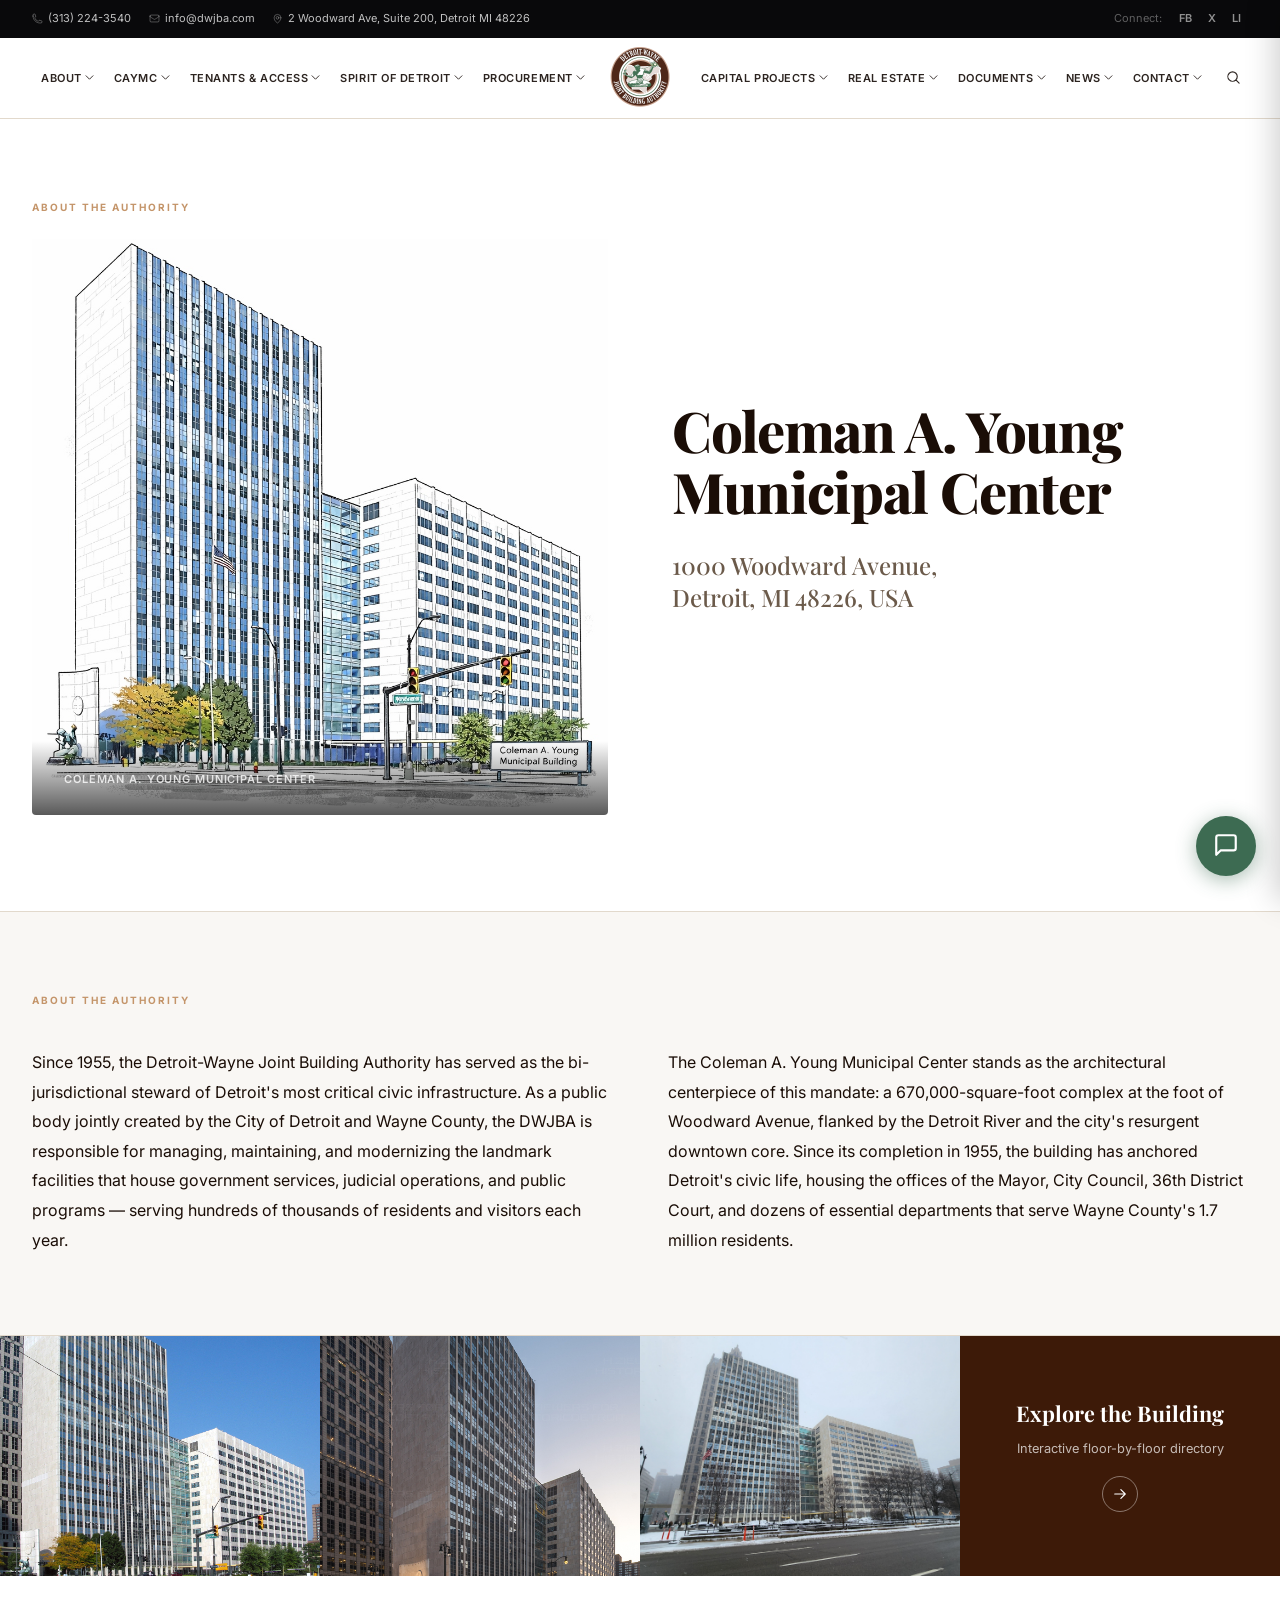
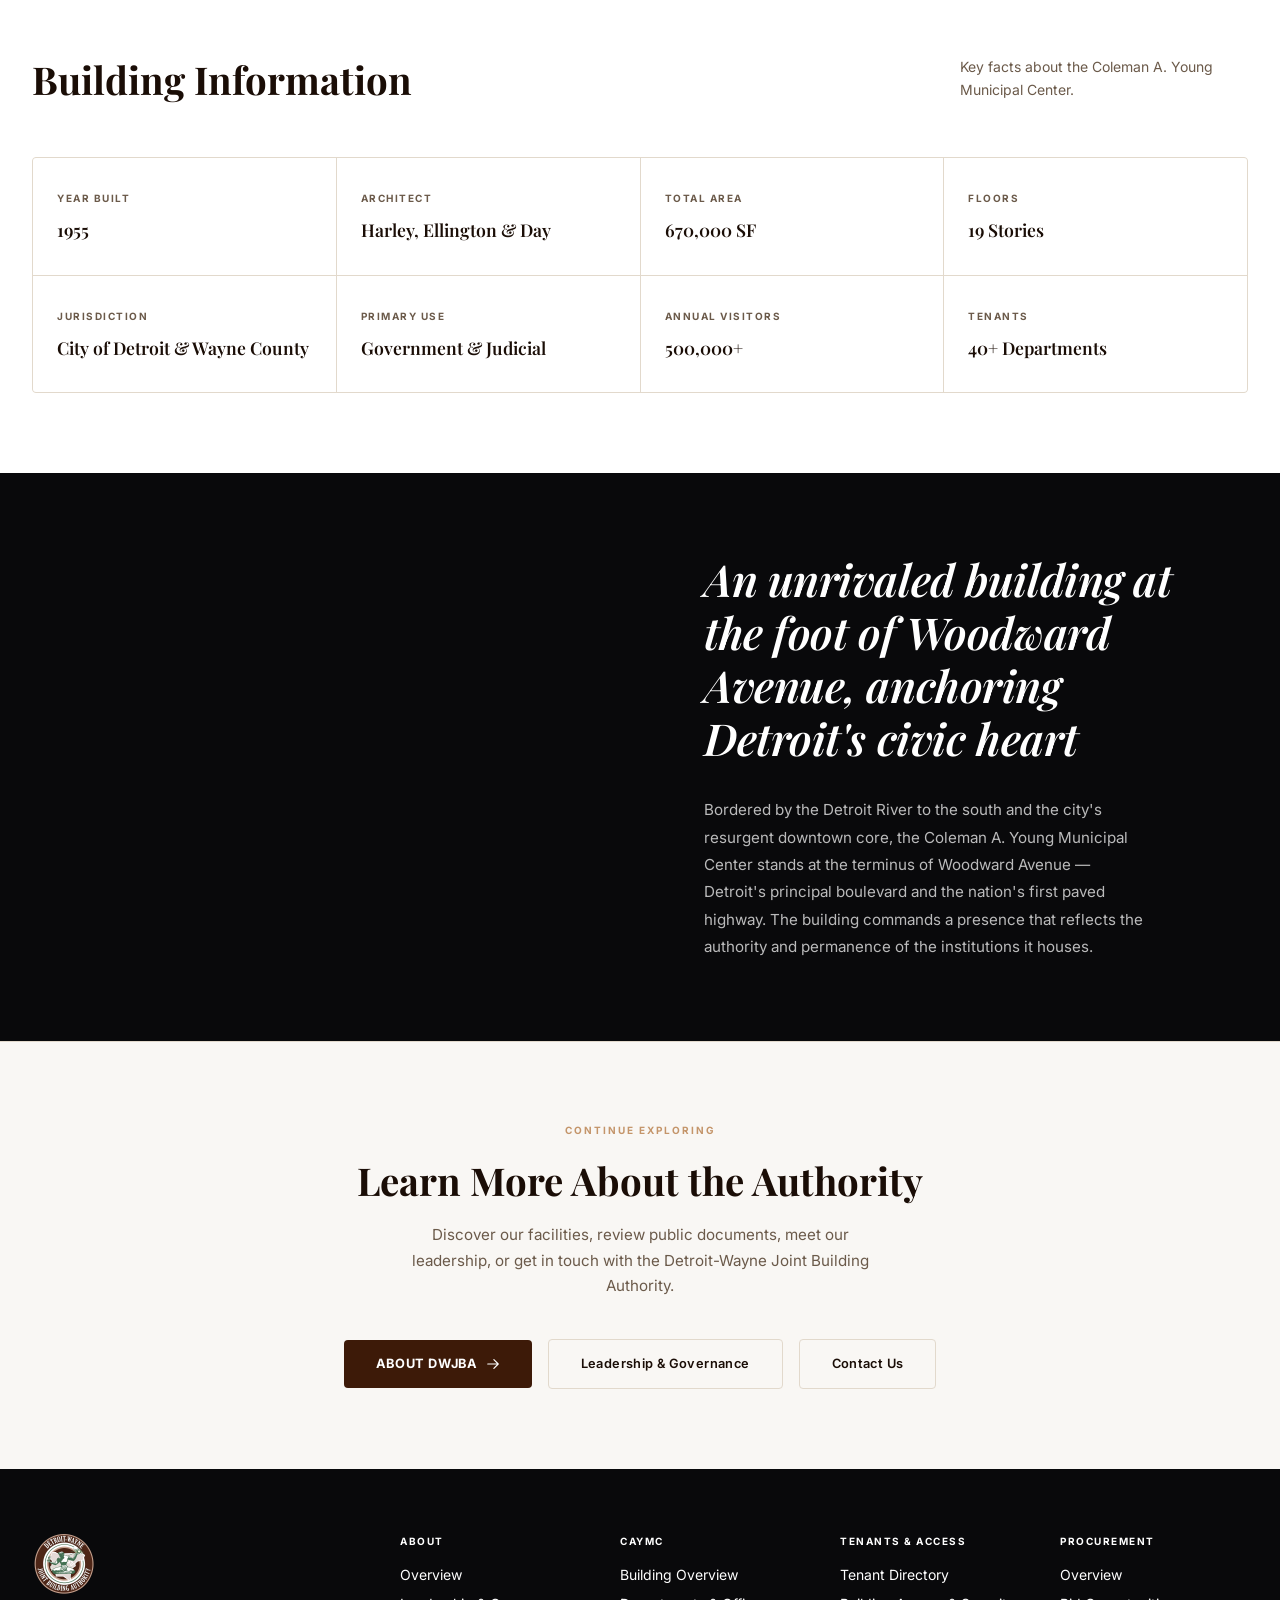
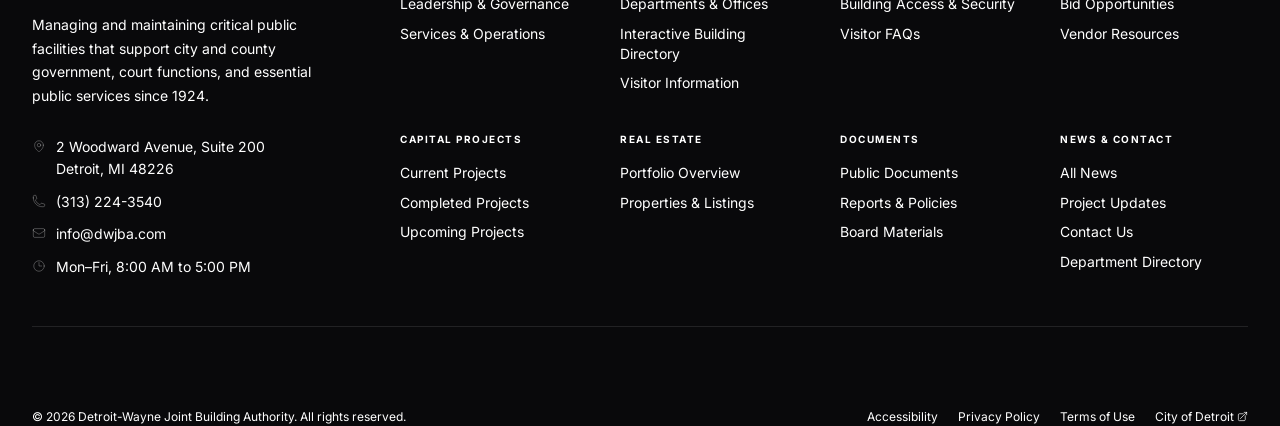
==== commit 2faf0ab8: "Rebuild about.html — premium editorial design with 6 sections" ====
--- a/about.html
+++ b/about.html
@@ -4,452 +4,44 @@
   <meta charset="UTF-8" />
   <meta name="viewport" content="width=device-width, initial-scale=1.0" />
   <title>About the Authority — Detroit-Wayne Joint Building Authority</title>
-  <meta name="description" content="Since 1955, the Detroit-Wayne Joint Building Authority has served as the bi-jurisdictional steward of Detroit's most critical civic infrastructure." />
-
-  <!-- Base styles -->
-  <link rel="stylesheet" href="style.css" />
-  <script src="main.js" defer></script>
-
-  <!-- Fonts -->
   <link rel="preconnect" href="https://fonts.googleapis.com" />
   <link rel="preconnect" href="https://fonts.gstatic.com" crossorigin />
-  <link href="https://fonts.googleapis.com/css2?family=Playfair+Display:ital,wght@0,400;0,600;0,700;0,800;1,400;1,600&family=Inter:wght@300;400;500;600&display=swap" rel="stylesheet" />
-
+  <link href="https://fonts.googleapis.com/css2?family=Inter:wght@300;400;500;600;700;800;900&family=Playfair+Display:ital,wght@0,400;0,500;0,600;0,700;0,800;1,400;1,500;1,600;1,700&display=swap" rel="stylesheet" />
   <style>
-    /* ── Brand Tokens ─────────────────────────────────────── */
+    /* ═══════════════════════════════════════════════════════
+       RESET & TOKENS
+    ═══════════════════════════════════════════════════════ */
+    *, *::before, *::after { box-sizing: border-box; margin: 0; padding: 0; }
+    a { text-decoration: none; color: inherit; }
+    ul, ol { list-style: none; }
+    img { display: block; max-width: 100%; }
+    button { font-family: inherit; }
+
     :root {
+      --brown: #3d1a08;
+      --green: #3d6b52;
+      --tan: #c4956a;
+      --cream: #f5ede0;
+      --fg: #1a0d06;
+      --muted: #6b5a4a;
+      --border: #e2d9cc;
+      --section-alt: #f9f7f4;
+      --zinc-50: #fafafa;
+      --zinc-100: #f4f4f5;
       --zinc-950: #09090b;
-      --zinc-50:  #fafafa;
-      --border:   #e2d9cc;
-      --fg:       #1a0d06;
-      --section-alt: #f5ede0;
-      --brown:   #3d1a08;
-      --zinc-500: #71717a;
-      --tan:     #c4956a;
-      --green:   #3d6b52;
-      --cream:   #f5ede0;
-      --bg:      #f9f7f4;
-      --ink:     #1a0d06;
-      --muted:   #6b5a4a;
-      --rule:    #d6ccc0;
-      --white:   #ffffff;
-
-      --ff-display: 'Playfair Display', Georgia, serif;
-      --ff-body:    'Inter', system-ui, sans-serif;
-
-      --section-pad: clamp(64px, 8vw, 120px);
-      --page-pad:    clamp(20px, 5vw, 80px);
-      --max-w:       1200px;
-    }
-
-    /* ── Base ─────────────────────────────────────────────── */
-    *, *::before, *::after { box-sizing: border-box; margin: 0; padding: 0; }
+    }
 
     body {
-      font-family: var(--ff-body);
-      background: var(--bg);
-      color: var(--ink);
+      font-family: 'Inter', -apple-system, BlinkMacSystemFont, sans-serif;
+      color: var(--fg);
+      background: #ffffff;
       -webkit-font-smoothing: antialiased;
-    }
-
-    .page-wrap {
-      max-width: var(--max-w);
-      margin: 0 auto;
-      padding: 0 var(--page-pad);
-    }
-
-    /* ── NAV CSS ──────────────────────────────────────────── */
-    /* Footer */
-    /* ── Section Label ────────────────────────────────────── */
-    .section-label {
-      display: inline-block;
-      font-family: var(--ff-body);
-      font-size: 10px;
-      font-weight: 600;
-      letter-spacing: 0.2em;
-      text-transform: uppercase;
-      color: var(--tan);
-      margin-bottom: 20px;
-    }
-
-    /* ── Horizontal Rule ──────────────────────────────────── */
-    .h-rule {
-      border: none;
-      border-top: 1px solid var(--rule);
-      margin: 0;
+      line-height: 1.6;
     }
 
     /* ═══════════════════════════════════════════════════════
-       1. INTRO SECTION
+       TOPBAR
     ═══════════════════════════════════════════════════════ */
-    .intro-section {
-      padding: clamp(56px, 7vw, 100px) 0 clamp(48px, 6vw, 80px);
-    }
-
-    .intro-inner {
-      max-width: 780px;
-    }
-
-    .intro-lead {
-      font-family: var(--ff-display);
-      font-size: clamp(28px, 3.5vw, 46px);
-      font-weight: 700;
-      line-height: 1.18;
-      color: var(--ink);
-      margin-bottom: 28px;
-      letter-spacing: -0.01em;
-    }
-
-    .intro-sub {
-      font-family: var(--ff-body);
-      font-size: clamp(13px, 1.4vw, 15px);
-      font-weight: 400;
-      line-height: 1.75;
-      color: var(--muted);
-      max-width: 660px;
-    }
-
-    /* ═══════════════════════════════════════════════════════
-       2. MISSION / VISION / RESPONSIBILITY
-    ═══════════════════════════════════════════════════════ */
-    .foundation-section {
-      padding: var(--section-pad) 0;
-      background: var(--white);
-      border-top: 1px solid var(--rule);
-      border-bottom: 1px solid var(--rule);
-    }
-
-    .foundation-heading {
-      font-family: var(--ff-display);
-      font-size: clamp(26px, 3vw, 40px);
-      font-weight: 700;
-      color: var(--ink);
-      margin-bottom: 36px;
-      letter-spacing: -0.01em;
-    }
-
-    .foundation-rule {
-      border: none;
-      border-top: 2px solid var(--brown);
-      margin-bottom: 48px;
-    }
-
-    .foundation-grid {
-      display: grid;
-      grid-template-columns: repeat(3, 1fr);
-      gap: 40px 48px;
-    }
-
-    .foundation-card .card-label {
-      font-family: var(--ff-body);
-      font-size: 9px;
-      font-weight: 600;
-      letter-spacing: 0.2em;
-      text-transform: uppercase;
-      color: var(--tan);
-      margin-bottom: 12px;
-      display: block;
-    }
-
-    .foundation-card .card-title {
-      font-family: var(--ff-display);
-      font-size: clamp(17px, 2vw, 22px);
-      font-weight: 700;
-      line-height: 1.2;
-      color: var(--ink);
-      margin-bottom: 14px;
-    }
-
-    .foundation-card .card-body {
-      font-family: var(--ff-body);
-      font-size: 13.5px;
-      line-height: 1.7;
-      color: var(--muted);
-    }
-
-    /* ═══════════════════════════════════════════════════════
-       3. BUILDING FEATURE
-    ═══════════════════════════════════════════════════════ */
-    .building-section {
-      padding: var(--section-pad) 0;
-      background: var(--bg);
-    }
-
-    .building-inner {
-      display: grid;
-      grid-template-columns: 1fr 1fr;
-      gap: 80px;
-      align-items: start;
-    }
-
-    /* Left: name + address */
-    .building-identity {}
-
-    .building-name {
-      font-family: var(--ff-display);
-      font-size: clamp(36px, 5vw, 68px);
-      font-weight: 800;
-      line-height: 1.0;
-      letter-spacing: -0.02em;
-      color: var(--ink);
-      margin-bottom: 28px;
-    }
-
-    .building-name-rule {
-      border: none;
-      border-top: 2px solid var(--brown);
-      margin-bottom: 24px;
-    }
-
-    .building-address {
-      font-family: var(--ff-body);
-      font-size: clamp(14px, 1.5vw, 17px);
-      font-weight: 400;
-      line-height: 1.6;
-      color: var(--muted);
-    }
-
-    /* Right: stats */
-    .building-stats {}
-
-    .stats-row {
-      display: flex;
-      gap: 40px;
-      margin-bottom: 36px;
-      padding-bottom: 32px;
-      border-bottom: 1px solid var(--rule);
-    }
-
-    .stat-item {}
-
-    .stat-number {
-      font-family: var(--ff-display);
-      font-size: clamp(32px, 4vw, 54px);
-      font-weight: 700;
-      color: var(--ink);
-      line-height: 1;
-      margin-bottom: 6px;
-    }
-
-    .stat-number sup {
-      font-size: 0.45em;
-      vertical-align: super;
-      font-weight: 600;
-      color: var(--tan);
-    }
-
-    .stat-label {
-      font-family: var(--ff-body);
-      font-size: 11px;
-      font-weight: 600;
-      letter-spacing: 0.12em;
-      text-transform: uppercase;
-      color: var(--muted);
-    }
-
-    .building-desc {
-      font-family: var(--ff-body);
-      font-size: 14px;
-      line-height: 1.75;
-      color: var(--muted);
-      margin-bottom: 28px;
-      max-width: 460px;
-    }
-
-    .building-cta {
-      display: inline-flex;
-      align-items: center;
-      gap: 10px;
-      font-family: var(--ff-body);
-      font-size: 13px;
-      font-weight: 600;
-      letter-spacing: 0.05em;
-      text-transform: uppercase;
-      color: var(--white);
-      background: var(--brown);
-      border: none;
-      padding: 14px 24px;
-      cursor: pointer;
-      text-decoration: none;
-      transition: background 0.2s ease;
-    }
-
-    .building-cta:hover { background: var(--ink); }
-
-    .building-cta .arrow {
-      width: 32px;
-      height: 32px;
-      background: rgba(255,255,255,0.15);
-      display: flex;
-      align-items: center;
-      justify-content: center;
-      font-size: 16px;
-    }
-
-    /* ═══════════════════════════════════════════════════════
-       4. PHOTO FEATURE
-    ═══════════════════════════════════════════════════════ */
-    .photo-section {
-      padding: 0 0 var(--section-pad);
-      background: var(--bg);
-    }
-
-    .photo-grid {
-      display: grid;
-      grid-template-columns: 1fr 1fr;
-      gap: 3px;
-    }
-
-    .photo-item {
-      position: relative;
-      overflow: hidden;
-      aspect-ratio: 4/3;
-    }
-
-    .photo-item img {
-      width: 100%;
-      height: 100%;
-      object-fit: cover;
-      display: block;
-      transition: transform 0.5s ease;
-    }
-
-    .photo-item:hover img { transform: scale(1.03); }
-
-    .photo-caption {
-      position: absolute;
-      bottom: 0;
-      left: 0;
-      right: 0;
-      padding: 20px 24px 18px;
-      background: linear-gradient(transparent, rgba(26,13,6,0.72));
-      font-family: var(--ff-body);
-      font-size: 11px;
-      font-weight: 500;
-      letter-spacing: 0.1em;
-      text-transform: uppercase;
-      color: rgba(255,255,255,0.85);
-    }
-
-    /* ═══════════════════════════════════════════════════════
-       5. CTA SECTION
-    ═══════════════════════════════════════════════════════ */
-    .cta-section {
-      background: var(--cream);
-      padding: var(--section-pad) 0;
-      border-top: 1px solid #e0d4c4;
-      border-bottom: 1px solid #e0d4c4;
-      text-align: center;
-    }
-
-    .cta-heading {
-      font-family: var(--ff-display);
-      font-size: clamp(28px, 3.5vw, 48px);
-      font-weight: 700;
-      color: var(--ink);
-      line-height: 1.15;
-      margin-bottom: 18px;
-      letter-spacing: -0.01em;
-    }
-
-    .cta-desc {
-      font-family: var(--ff-body);
-      font-size: 15px;
-      line-height: 1.7;
-      color: var(--muted);
-      max-width: 520px;
-      margin: 0 auto 36px;
-    }
-
-    .cta-buttons {
-      display: flex;
-      gap: 12px;
-      justify-content: center;
-      flex-wrap: wrap;
-    }
-
-    .btn-primary {
-      display: inline-flex;
-      align-items: center;
-      gap: 8px;
-      font-family: var(--ff-body);
-      font-size: 13px;
-      font-weight: 600;
-      letter-spacing: 0.04em;
-      text-decoration: none;
-      color: var(--white);
-      background: var(--green);
-      border: 2px solid var(--green);
-      padding: 13px 22px;
-      transition: background 0.2s, color 0.2s;
-      cursor: pointer;
-    }
-
-    .btn-primary:hover { background: #2f5440; border-color: #2f5440; }
-
-    .btn-outline {
-      display: inline-flex;
-      align-items: center;
-      gap: 8px;
-      font-family: var(--ff-body);
-      font-size: 13px;
-      font-weight: 600;
-      letter-spacing: 0.04em;
-      text-decoration: none;
-      color: var(--brown);
-      background: transparent;
-      border: 2px solid var(--brown);
-      padding: 13px 22px;
-      transition: background 0.2s, color 0.2s;
-      cursor: pointer;
-    }
-
-    .btn-outline:hover { background: var(--brown); color: var(--white); }
-
-    /* ═══════════════════════════════════════════════════════
-       RESPONSIVE
-    ═══════════════════════════════════════════════════════ */
-    @media (max-width: 900px) {
-      .foundation-grid {
-        grid-template-columns: 1fr;
-        gap: 32px;
-      }
-
-      .building-inner {
-        grid-template-columns: 1fr;
-        gap: 48px;
-      }
-
-      .building-name {
-        font-size: clamp(36px, 8vw, 54px);
-      }
-
-      .photo-grid {
-        grid-template-columns: 1fr;
-      }
-
-      .photo-item { aspect-ratio: 16/9; }
-    }
-
-    @media (max-width: 640px) {
-      .stats-row {
-        gap: 24px;
-      }
-
-      .cta-buttons {
-        flex-direction: column;
-        align-items: center;
-      }
-
-      .btn-primary,
-      .btn-outline {
-        width: 100%;
-        max-width: 300px;
-        justify-content: center;
-      }
-    }
-
-    /* ═══════ SHARED: Topbar + Header + Nav (from homepage) ═══════ */
     .topbar {
       background: var(--zinc-950);
       color: white;
@@ -478,9 +70,9 @@
     .topbar-right a { padding:3px 7px; border-radius:4px; font-weight:600; transition:color .15s, background .15s; }
     .topbar-right a:hover { color:white; background:rgba(255,255,255,.1); }
 
-/* ════════════════════════════════════════════════════════
+    /* ═══════════════════════════════════════════════════════
        HEADER
-    ════════════════════════════════════════════════════════ */
+    ═══════════════════════════════════════════════════════ */
     .site-header {
       background: #ffffff;
       position: sticky;
@@ -502,7 +94,6 @@
     @media (min-width:640px)  { .header-inner { padding:0 1.5rem; } }
     @media (min-width:1024px) { .header-inner { padding:0 2rem; } }
 
-    /* Left + Right nav */
     .nav-left, .nav-right {
       display: none;
       align-items: center;
@@ -512,7 +103,6 @@
     @media (min-width:1280px){ .nav-left,.nav-right { display:flex; } }
     .nav-right { justify-content:flex-end; }
 
-    /* Center logo */
     .nav-logo {
       position: absolute;
       left: 50%;
@@ -523,7 +113,6 @@
     }
     .nav-logo img { height:64px; width:64px; object-fit:contain; display:block; }
 
-    /* Nav item */
     .nav-item { position:relative; }
     .nav-btn {
       display: flex;
@@ -573,7 +162,6 @@
     }
     .nav-drop-inner a:hover { background: var(--zinc-50); }
 
-    /* Search btn */
     .nav-search {
       margin-left: .4rem;
       padding: 7px;
@@ -589,7 +177,6 @@
     .nav-search:hover { color: var(--brown); }
     .nav-search svg { width:15px; height:15px; }
 
-    /* Mobile toggle */
     .mob-controls {
       display: flex;
       align-items: center;
@@ -605,7 +192,6 @@
     .mob-controls button:hover { color: var(--brown); }
     .mob-controls button svg { width:18px; height:18px; display:block; }
 
-    /* Mobile nav */
     .mob-nav {
       position: fixed;
       top: 0; right: 0; bottom: 0;
@@ -643,7 +229,9 @@
     }
     .scrim.visible { display:block; }
 
-    /* ═══════ SHARED: Footer (from homepage) ═══════ */
+    /* ═══════════════════════════════════════════════════════
+       FOOTER
+    ═══════════════════════════════════════════════════════ */
     .site-footer { background:var(--zinc-950); color:white; }
     .footer-main {
       max-width: 1280px;
@@ -708,14 +296,439 @@
     .footer-legal-ext { display:flex; align-items:center; gap:3px; }
     .footer-legal-ext svg { width:11px; height:11px; }
 
+
+    /* ═══════════════════════════════════════════════════════
+       ABOUT PAGE — EDITORIAL STYLES
+    ═══════════════════════════════════════════════════════ */
+
+    /* Section 1: Hero — Two-column */
+    .about-hero {
+      max-width: 1280px;
+      margin: 0 auto;
+      padding: 4rem 2rem 5rem;
+      display: grid;
+      grid-template-columns: 1fr;
+      gap: 3rem;
+      align-items: center;
+    }
+    @media (min-width:900px) {
+      .about-hero {
+        grid-template-columns: 1fr 1fr;
+        padding: 5rem 2rem 6rem;
+        gap: 4rem;
+      }
+    }
+
+    .about-hero-eyebrow {
+      display: block;
+      font-size: 10px;
+      font-weight: 700;
+      letter-spacing: .2em;
+      text-transform: uppercase;
+      color: var(--tan);
+      margin-bottom: 1.5rem;
+    }
+
+    .about-hero-img {
+      position: relative;
+      overflow: hidden;
+      border-radius: 4px;
+    }
+    .about-hero-img img {
+      width: 100%;
+      height: auto;
+      display: block;
+    }
+    /* Subtle label overlay on hero image */
+    .hero-img-label {
+      position: absolute;
+      bottom: 0;
+      left: 0;
+      right: 0;
+      padding: 1.5rem 2rem;
+      background: linear-gradient(to top, rgba(0,0,0,.65) 0%, transparent 100%);
+      color: white;
+    }
+    .hero-img-label span {
+      font-size: 11px;
+      font-weight: 600;
+      letter-spacing: .08em;
+      text-transform: uppercase;
+      opacity: .8;
+    }
+
+    .about-hero-content h1 {
+      font-family: 'Playfair Display', Georgia, serif;
+      font-size: clamp(2.25rem, 4.5vw, 3.5rem);
+      font-weight: 800;
+      line-height: 1.08;
+      color: var(--fg);
+      margin-bottom: 1.75rem;
+      letter-spacing: -0.02em;
+    }
+
+    .about-hero-address {
+      font-family: 'Playfair Display', Georgia, serif;
+      font-size: clamp(1.1rem, 2vw, 1.5rem);
+      font-weight: 500;
+      color: var(--muted);
+      line-height: 1.35;
+    }
+
+    /* Section 2: Dual paragraph foundation story */
+    .about-story {
+      background: var(--section-alt);
+      border-top: 1px solid var(--border);
+      border-bottom: 1px solid var(--border);
+    }
+    .about-story-inner {
+      max-width: 1280px;
+      margin: 0 auto;
+      padding: 5rem 2rem;
+    }
+    .about-story-eyebrow {
+      display: block;
+      font-size: 10px;
+      font-weight: 700;
+      letter-spacing: .2em;
+      text-transform: uppercase;
+      color: var(--tan);
+      margin-bottom: 2.5rem;
+    }
+    .about-story-cols {
+      display: grid;
+      grid-template-columns: 1fr;
+      gap: 2.5rem;
+    }
+    @media (min-width:768px) {
+      .about-story-cols {
+        grid-template-columns: 1fr 1fr;
+        gap: 3.5rem;
+      }
+    }
+    .about-story-cols p {
+      font-size: 1rem;
+      line-height: 1.85;
+      color: var(--fg);
+    }
+
+    /* Section 3: Image collage strip */
+    .about-collage {
+      padding: 0;
+      overflow: hidden;
+    }
+    .collage-grid {
+      display: grid;
+      grid-template-columns: repeat(2, 1fr);
+      gap: 0;
+    }
+    @media (min-width:768px) {
+      .collage-grid {
+        grid-template-columns: repeat(4, 1fr);
+      }
+    }
+    .collage-item {
+      position: relative;
+      overflow: hidden;
+      aspect-ratio: 4/3;
+      cursor: pointer;
+    }
+    .collage-item img {
+      width: 100%;
+      height: 100%;
+      object-fit: cover;
+      transition: transform .55s cubic-bezier(.25,.46,.45,.94);
+    }
+    .collage-item:hover img {
+      transform: scale(1.08);
+    }
+    .collage-item-label {
+      position: absolute;
+      bottom: 0;
+      left: 0;
+      right: 0;
+      padding: 1.25rem 1.5rem;
+      background: linear-gradient(to top, rgba(0,0,0,.6) 0%, transparent 100%);
+      color: white;
+      font-size: 12px;
+      font-weight: 600;
+      letter-spacing: .05em;
+      text-transform: uppercase;
+      opacity: 0;
+      transform: translateY(8px);
+      transition: opacity .35s, transform .35s;
+    }
+    .collage-item:hover .collage-item-label {
+      opacity: 1;
+      transform: translateY(0);
+    }
+
+    /* Fourth collage slot: CTA overlay */
+    .collage-cta {
+      display: flex;
+      align-items: center;
+      justify-content: center;
+      background: var(--brown);
+      color: white;
+      padding: 2rem;
+      text-align: center;
+      cursor: pointer;
+      transition: background .3s;
+    }
+    .collage-cta:hover { background: #2a1106; }
+    .collage-cta-inner h3 {
+      font-family: 'Playfair Display', Georgia, serif;
+      font-size: 1.35rem;
+      font-weight: 700;
+      margin-bottom: .75rem;
+      line-height: 1.25;
+    }
+    .collage-cta-inner p {
+      font-size: .8rem;
+      opacity: .7;
+      margin-bottom: 1rem;
+    }
+    .collage-cta-arrow {
+      width: 36px;
+      height: 36px;
+      border-radius: 50%;
+      border: 1.5px solid rgba(255,255,255,.4);
+      display: inline-flex;
+      align-items: center;
+      justify-content: center;
+      transition: border-color .3s, background .3s;
+    }
+    .collage-cta:hover .collage-cta-arrow {
+      border-color: white;
+      background: rgba(255,255,255,.12);
+    }
+    .collage-cta-arrow svg { width: 14px; height: 14px; }
+
+    /* Section 4: Building Information data grid */
+    .about-info {
+      max-width: 1280px;
+      margin: 0 auto;
+      padding: 5rem 2rem;
+    }
+    .about-info-header {
+      display: flex;
+      align-items: flex-end;
+      justify-content: space-between;
+      margin-bottom: 3.5rem;
+      flex-wrap: wrap;
+      gap: 1rem;
+    }
+    .about-info-header h2 {
+      font-family: 'Playfair Display', Georgia, serif;
+      font-size: clamp(1.75rem, 3vw, 2.5rem);
+      font-weight: 700;
+      color: var(--fg);
+      line-height: 1.15;
+    }
+    .about-info-header p {
+      font-size: .875rem;
+      color: var(--muted);
+      max-width: 32ch;
+    }
+
+    .info-grid {
+      display: grid;
+      grid-template-columns: repeat(2, 1fr);
+      gap: 1px;
+      background: var(--border);
+      border: 1px solid var(--border);
+      border-radius: 4px;
+      overflow: hidden;
+    }
+    @media (min-width:640px) {
+      .info-grid {
+        grid-template-columns: repeat(3, 1fr);
+      }
+    }
+    @media (min-width:1024px) {
+      .info-grid {
+        grid-template-columns: repeat(4, 1fr);
+      }
+    }
+    .info-cell {
+      background: white;
+      padding: 2rem 1.5rem;
+    }
+    .info-cell-label {
+      font-size: 10px;
+      font-weight: 700;
+      letter-spacing: .15em;
+      text-transform: uppercase;
+      color: var(--muted);
+      margin-bottom: .75rem;
+    }
+    .info-cell-value {
+      font-family: 'Playfair Display', Georgia, serif;
+      font-size: 1.1rem;
+      font-weight: 600;
+      color: var(--fg);
+      line-height: 1.4;
+    }
+
+    /* Section 5: Dark map + editorial copy */
+    .about-map {
+      background: var(--zinc-950);
+      color: white;
+      overflow: hidden;
+    }
+    .about-map-inner {
+      max-width: 1280px;
+      margin: 0 auto;
+      display: grid;
+      grid-template-columns: 1fr;
+      min-height: 500px;
+    }
+    @media (min-width:900px) {
+      .about-map-inner {
+        grid-template-columns: 1fr 1fr;
+      }
+    }
+
+    .about-map-visual {
+      position: relative;
+      min-height: 350px;
+    }
+    .about-map-visual iframe {
+      position: absolute;
+      inset: 0;
+      width: 100%;
+      height: 100%;
+      border: 0;
+      filter: grayscale(1) invert(1) contrast(.85) brightness(.7);
+    }
+
+    .about-map-content {
+      padding: 4rem 2.5rem;
+      display: flex;
+      flex-direction: column;
+      justify-content: center;
+    }
+    @media (min-width:900px) {
+      .about-map-content {
+        padding: 5rem 4rem;
+      }
+    }
+    .about-map-content h2 {
+      font-family: 'Playfair Display', Georgia, serif;
+      font-size: clamp(1.75rem, 3.5vw, 2.75rem);
+      font-weight: 600;
+      font-style: italic;
+      line-height: 1.2;
+      margin-bottom: 2rem;
+      letter-spacing: -0.01em;
+    }
+    .about-map-content p {
+      font-size: .95rem;
+      line-height: 1.8;
+      color: rgba(255,255,255,.72);
+      max-width: 44ch;
+    }
+
+    /* Section 6: CTA section */
+    .about-cta {
+      background: var(--section-alt);
+      border-top: 1px solid var(--border);
+    }
+    .about-cta-inner {
+      max-width: 1280px;
+      margin: 0 auto;
+      padding: 5rem 2rem;
+      text-align: center;
+    }
+    .about-cta-eyebrow {
+      display: block;
+      font-size: 10px;
+      font-weight: 700;
+      letter-spacing: .2em;
+      text-transform: uppercase;
+      color: var(--tan);
+      margin-bottom: 1.25rem;
+    }
+    .about-cta-inner h2 {
+      font-family: 'Playfair Display', Georgia, serif;
+      font-size: clamp(1.75rem, 3vw, 2.5rem);
+      font-weight: 700;
+      color: var(--fg);
+      margin-bottom: 1.25rem;
+      line-height: 1.15;
+    }
+    .about-cta-inner > p {
+      font-size: .95rem;
+      color: var(--muted);
+      max-width: 48ch;
+      margin: 0 auto 2.5rem;
+      line-height: 1.7;
+    }
+    .cta-buttons {
+      display: flex;
+      align-items: center;
+      justify-content: center;
+      gap: 1rem;
+      flex-wrap: wrap;
+    }
+    .cta-btn-primary {
+      display: inline-flex;
+      align-items: center;
+      gap: .5rem;
+      padding: .85rem 2rem;
+      background: var(--brown);
+      color: white;
+      font-size: .8rem;
+      font-weight: 700;
+      letter-spacing: .05em;
+      text-transform: uppercase;
+      border-radius: 4px;
+      border: none;
+      cursor: pointer;
+      transition: background .25s;
+    }
+    .cta-btn-primary:hover { background: #2a1106; }
+    .cta-btn-primary svg { width:14px; height:14px; }
+    .cta-btn-outline {
+      display: inline-flex;
+      align-items: center;
+      gap: .5rem;
+      padding: .85rem 2rem;
+      background: transparent;
+      color: var(--fg);
+      font-size: .8rem;
+      font-weight: 600;
+      letter-spacing: .03em;
+      border-radius: 4px;
+      border: 1.5px solid var(--border);
+      cursor: pointer;
+      transition: border-color .25s, background .25s;
+    }
+    .cta-btn-outline:hover {
+      border-color: var(--muted);
+      background: rgba(0,0,0,.02);
+    }
+
+    /* ═══════════════════════════════════════════════════════
+       SCROLL ANIMATIONS
+    ═══════════════════════════════════════════════════════ */
+    .fade-up {
+      opacity: 0;
+      transform: translateY(28px);
+      transition: opacity .7s cubic-bezier(.16,1,.3,1), transform .7s cubic-bezier(.16,1,.3,1);
+    }
+    .fade-up.visible {
+      opacity: 1;
+      transform: translateY(0);
+    }
   </style>
 </head>
 <body>
 
-  <!-- ═══════════════════════════════════════════════════════
-       NAV — exact from nav-template.html
-  ═══════════════════════════════════════════════════════ -->
-  <div class="topbar">
+<!-- ═══════════════════════════════════════════════════════
+     TOPBAR
+═══════════════════════════════════════════════════════ -->
+<div class="topbar">
   <div class="topbar-inner">
     <div class="topbar-left">
       <a href="tel:+13132243540">
@@ -742,11 +755,9 @@
 
 <!-- ═══════════════════════════════════════════════════════
      HEADER
-════════════════════════════════════════════════════════ -->
+═══════════════════════════════════════════════════════ -->
 <header class="site-header" id="siteHeader">
   <div class="header-inner">
-
-    <!-- Left Nav -->
     <nav class="nav-left">
       <div class="nav-item">
         <button class="nav-btn">About <svg xmlns="http://www.w3.org/2000/svg" fill="none" viewBox="0 0 24 24" stroke-width="2" stroke="currentColor"><path stroke-linecap="round" stroke-linejoin="round" d="m19.5 8.25-7.5 7.5-7.5-7.5" /></svg></button>
@@ -791,210 +802,244 @@
       </div>
     </nav>
 
-      <div class="nav-logo">
-        <a href="index.html">
-          <img src="images/logo-nav.png" alt="Detroit-Wayne Joint Building Authority" />
-        </a>
-      </div>
-
-      <nav class="nav-right">
-        <div class="nav-item">
-          <button class="nav-btn">Capital Projects <svg xmlns="http://www.w3.org/2000/svg" fill="none" viewBox="0 0 24 24" stroke-width="2" stroke="currentColor"><path stroke-linecap="round" stroke-linejoin="round" d="m19.5 8.25-7.5 7.5-7.5-7.5" /></svg></button>
-          <div class="nav-drop"><div class="nav-drop-inner">
-            <a href="#">Current Projects</a>
-            <a href="#">Completed Projects</a>
-            <a href="#">Upcoming Projects</a>
-          </div></div>
-        </div>
-        <div class="nav-item">
-          <button class="nav-btn">Real Estate <svg xmlns="http://www.w3.org/2000/svg" fill="none" viewBox="0 0 24 24" stroke-width="2" stroke="currentColor"><path stroke-linecap="round" stroke-linejoin="round" d="m19.5 8.25-7.5 7.5-7.5-7.5" /></svg></button>
-          <div class="nav-drop"><div class="nav-drop-inner">
-            <a href="#">Portfolio Overview</a>
-            <a href="#">Properties &amp; Listings</a>
-          </div></div>
-        </div>
-        <div class="nav-item">
-          <button class="nav-btn">Documents <svg xmlns="http://www.w3.org/2000/svg" fill="none" viewBox="0 0 24 24" stroke-width="2" stroke="currentColor"><path stroke-linecap="round" stroke-linejoin="round" d="m19.5 8.25-7.5 7.5-7.5-7.5" /></svg></button>
-          <div class="nav-drop"><div class="nav-drop-inner">
-            <a href="#">Public Documents</a>
-            <a href="#">Reports &amp; Policies</a>
-            <a href="#">Procurement Documents</a>
-            <a href="#">Board Materials</a>
-          </div></div>
-        </div>
-        <div class="nav-item">
-          <button class="nav-btn">News <svg xmlns="http://www.w3.org/2000/svg" fill="none" viewBox="0 0 24 24" stroke-width="2" stroke="currentColor"><path stroke-linecap="round" stroke-linejoin="round" d="m19.5 8.25-7.5 7.5-7.5-7.5" /></svg></button>
-          <div class="nav-drop"><div class="nav-drop-inner">
-            <a href="#">All News</a>
-            <a href="#">Project Updates</a>
-            <a href="#">Procurement Notices</a>
-          </div></div>
-        </div>
-        <div class="nav-item">
-          <button class="nav-btn">Contact <svg xmlns="http://www.w3.org/2000/svg" fill="none" viewBox="0 0 24 24" stroke-width="2" stroke="currentColor"><path stroke-linecap="round" stroke-linejoin="round" d="m19.5 8.25-7.5 7.5-7.5-7.5" /></svg></button>
-          <div class="nav-drop"><div class="nav-drop-inner">
-            <a href="contact.html">Contact Us</a>
-            <a href="directory.html">Department Directory</a>
-          </div></div>
-        </div>
-        <button class="nav-search" aria-label="Search">
-          <svg xmlns="http://www.w3.org/2000/svg" fill="none" viewBox="0 0 24 24" stroke-width="1.8" stroke="currentColor"><path stroke-linecap="round" stroke-linejoin="round" d="m21 21-5.197-5.197m0 0A7.5 7.5 0 1 0 5.196 5.196a7.5 7.5 0 0 0 10.607 10.607Z" /></svg>
-        </button>
-      </nav>
-
-      <div class="mob-controls">
-        <button aria-label="Search">
-          <svg xmlns="http://www.w3.org/2000/svg" fill="none" viewBox="0 0 24 24" stroke-width="1.8" stroke="currentColor"><path stroke-linecap="round" stroke-linejoin="round" d="m21 21-5.197-5.197m0 0A7.5 7.5 0 1 0 5.196 5.196a7.5 7.5 0 0 0 10.607 10.607Z" /></svg>
-        </button>
-        <button id="mobMenuBtn" aria-label="Open menu">
-          <svg xmlns="http://www.w3.org/2000/svg" fill="none" viewBox="0 0 24 24" stroke-width="1.8" stroke="currentColor"><path stroke-linecap="round" stroke-linejoin="round" d="M3.75 6.75h16.5M3.75 12h16.5m-16.5 5.25h16.5" /></svg>
-        </button>
-      </div>
-    </div>
-  </header>
-
-  <div class="scrim" id="scrim"></div>
-  <nav class="mob-nav" id="mobNav">
-    <div class="mob-nav-head">
-      <span>Menu</span>
-      <button id="mobCloseBtn">
-        <svg xmlns="http://www.w3.org/2000/svg" fill="none" viewBox="0 0 24 24" stroke-width="2" stroke="currentColor"><path stroke-linecap="round" stroke-linejoin="round" d="M6 18 18 6M6 6l12 12" /></svg>
+    <div class="nav-logo">
+      <a href="index.html">
+        <img src="images/logo-nav.png" alt="Detroit-Wayne Joint Building Authority" />
+      </a>
+    </div>
+
+    <nav class="nav-right">
+      <div class="nav-item">
+        <button class="nav-btn">Capital Projects <svg xmlns="http://www.w3.org/2000/svg" fill="none" viewBox="0 0 24 24" stroke-width="2" stroke="currentColor"><path stroke-linecap="round" stroke-linejoin="round" d="m19.5 8.25-7.5 7.5-7.5-7.5" /></svg></button>
+        <div class="nav-drop"><div class="nav-drop-inner">
+          <a href="#">Current Projects</a>
+          <a href="#">Completed Projects</a>
+          <a href="#">Upcoming Projects</a>
+        </div></div>
+      </div>
+      <div class="nav-item">
+        <button class="nav-btn">Real Estate <svg xmlns="http://www.w3.org/2000/svg" fill="none" viewBox="0 0 24 24" stroke-width="2" stroke="currentColor"><path stroke-linecap="round" stroke-linejoin="round" d="m19.5 8.25-7.5 7.5-7.5-7.5" /></svg></button>
+        <div class="nav-drop"><div class="nav-drop-inner">
+          <a href="#">Portfolio Overview</a>
+          <a href="#">Properties &amp; Listings</a>
+        </div></div>
+      </div>
+      <div class="nav-item">
+        <button class="nav-btn">Documents <svg xmlns="http://www.w3.org/2000/svg" fill="none" viewBox="0 0 24 24" stroke-width="2" stroke="currentColor"><path stroke-linecap="round" stroke-linejoin="round" d="m19.5 8.25-7.5 7.5-7.5-7.5" /></svg></button>
+        <div class="nav-drop"><div class="nav-drop-inner">
+          <a href="#">Public Documents</a>
+          <a href="#">Reports &amp; Policies</a>
+          <a href="#">Procurement Documents</a>
+          <a href="#">Board Materials</a>
+        </div></div>
+      </div>
+      <div class="nav-item">
+        <button class="nav-btn">News <svg xmlns="http://www.w3.org/2000/svg" fill="none" viewBox="0 0 24 24" stroke-width="2" stroke="currentColor"><path stroke-linecap="round" stroke-linejoin="round" d="m19.5 8.25-7.5 7.5-7.5-7.5" /></svg></button>
+        <div class="nav-drop"><div class="nav-drop-inner">
+          <a href="#">All News</a>
+          <a href="#">Project Updates</a>
+          <a href="#">Procurement Notices</a>
+        </div></div>
+      </div>
+      <div class="nav-item">
+        <button class="nav-btn">Contact <svg xmlns="http://www.w3.org/2000/svg" fill="none" viewBox="0 0 24 24" stroke-width="2" stroke="currentColor"><path stroke-linecap="round" stroke-linejoin="round" d="m19.5 8.25-7.5 7.5-7.5-7.5" /></svg></button>
+        <div class="nav-drop"><div class="nav-drop-inner">
+          <a href="contact.html">Contact Us</a>
+          <a href="directory.html">Department Directory</a>
+        </div></div>
+      </div>
+      <button class="nav-search" aria-label="Search">
+        <svg xmlns="http://www.w3.org/2000/svg" fill="none" viewBox="0 0 24 24" stroke-width="1.8" stroke="currentColor"><path stroke-linecap="round" stroke-linejoin="round" d="m21 21-5.197-5.197m0 0A7.5 7.5 0 1 0 5.196 5.196a7.5 7.5 0 0 0 10.607 10.607Z" /></svg>
       </button>
-    </div>
-    <div class="mob-nav-body">
-      <div class="mob-group"><span class="mob-label">About</span><a class="mob-link" href="about.html">Overview</a><a class="mob-link" href="leadership.html">Leadership &amp; Governance</a></div>
-      <div class="mob-group"><span class="mob-label">CAYMC</span><a class="mob-link" href="directory.html">Departments &amp; Offices</a><a class="mob-link" href="building-directory.html">Building Directory</a><a class="mob-link" href="contact.html">Visitor Information</a></div>
-      <div class="mob-group"><span class="mob-label">Spirit of Detroit</span><a class="mob-link" href="spirit.html">Overview</a></div>
-      <div class="mob-group"><span class="mob-label">Procurement</span><a class="mob-link" href="#">Bid Opportunities</a><a class="mob-link" href="#">Vendor Resources</a></div>
-      <div class="mob-group"><span class="mob-label">Contact</span><a class="mob-link" href="contact.html">Contact Us</a><a class="mob-link" href="directory.html">Department Directory</a></div>
-    </div>
-  </nav>
-
-  <!-- ═══════════════════════════════════════════════════════
-       MAIN CONTENT
-  ═══════════════════════════════════════════════════════ -->
-  <main>
-
-    <!-- ── 1. INTRO ─────────────────────────────────────── -->
-    <section class="intro-section">
-      <div class="page-wrap">
-        <div class="intro-inner">
-          <span class="section-label">About the Authority</span>
-          <h1 class="intro-lead">Since 1955, the Detroit-Wayne Joint Building Authority has served as the bi-jurisdictional steward of Detroit's most critical civic infrastructure. As a public body jointly created by the City of Detroit and Wayne County, the DWJBA is responsible for managing, maintaining, and modernizing the landmark facilities that house government services, judicial operations, and public programs — serving hundreds of thousands of residents and visitors each year.</h1>
-          <p class="intro-sub">From the Coleman A. Young Municipal Center — one of the most architecturally significant government complexes in the Midwest — to the iconic Spirit of Detroit Plaza, the DWJBA operates at the intersection of civic excellence, public accountability, and community pride. Our mandate is simple: ensure that the spaces serving Detroit's government and its people are safe, efficient, and world-class.</p>
-        </div>
-      </div>
-    </section>
-
-    <!-- ── 2. MISSION / VISION / RESPONSIBILITY ─────────── -->
-    <section class="foundation-section">
-      <div class="page-wrap">
-        <span class="section-label">Our Foundation</span>
-        <h2 class="foundation-heading">Our Mission, Vision &amp; Responsibility</h2>
-        <hr class="foundation-rule" />
-        <div class="foundation-grid">
-
-          <div class="foundation-card">
-            <span class="card-label">Mission</span>
-            <div class="card-title">Manage. Maintain.<br>Serve Detroit.</div>
-            <p class="card-body">To manage and maintain critical public facilities with excellence — ensuring safe, efficient, and reliable operations for the City of Detroit and Wayne County, every single day.</p>
-          </div>
-
-          <div class="foundation-card">
-            <span class="card-label">Vision</span>
-            <div class="card-title">A National Model for Civic Excellence.</div>
-            <p class="card-body">To set the standard for modern public infrastructure management through innovation, accountability, and an unwavering commitment to the communities we serve in Southeast Michigan.</p>
-          </div>
-
-          <div class="foundation-card">
-            <span class="card-label">Core Responsibility</span>
-            <div class="card-title">Accountable to Both City &amp; County.</div>
-            <p class="card-body">From daily operations to large-scale capital projects, we ensure that the spaces serving government, courts, and the public operate at the highest level — accountable to both governments and the public they represent.</p>
-          </div>
-
-        </div>
-      </div>
-    </section>
-
-    <!-- ── 3. BUILDING FEATURE ───────────────────────────── -->
-    <section class="building-section">
-      <div class="page-wrap">
-        <div class="building-inner">
-
-          <!-- Left: Identity -->
-          <div class="building-identity">
-            <h2 class="building-name">Coleman A. Young<br>Municipal Center</h2>
-            <hr class="building-name-rule" />
-            <p class="building-address">2 Woodward Avenue,<br>Detroit, MI 48226</p>
-          </div>
-
-          <!-- Right: Stats + description -->
-          <div class="building-stats">
-            <div class="stats-row">
-              <div class="stat-item">
-                <div class="stat-number">780,000<sup>SF</sup></div>
-                <div class="stat-label">Building Area</div>
-              </div>
-              <div class="stat-item">
-                <div class="stat-number">70</div>
-                <div class="stat-label">Years of Service</div>
-              </div>
-              <div class="stat-item">
-                <div class="stat-number">2</div>
-                <div class="stat-label">Tower Complex</div>
-              </div>
-            </div>
-            <p class="building-desc">The Coleman A. Young Municipal Center stands as Detroit's civic crown — a twin-tower complex housing the Mayor's office, city departments, Wayne County courts, and dozens of essential public services. Managed by the DWJBA since its opening, CAYMC remains the operational heart of Detroit's government and one of the most visited buildings in Michigan.</p>
-            <a href="directory.html" class="building-cta">
-              Explore Building
-              <span class="arrow">›</span>
-            </a>
-          </div>
-
-        </div>
-      </div>
-    </section>
-
-    <!-- ── 4. PHOTO FEATURE ──────────────────────────────── -->
-    <section class="photo-section">
-      <div class="page-wrap">
-        <div class="photo-grid">
-          <div class="photo-item">
-            <img src="images/caymc-hines-1.jpg" alt="Coleman A. Young Municipal Center — exterior view" loading="lazy" />
-            <div class="photo-caption">CAYMC — Woodward Avenue Facade</div>
-          </div>
-          <div class="photo-item">
-            <img src="images/caymc-hines-2.jpg" alt="Coleman A. Young Municipal Center — architectural detail" loading="lazy" />
-            <div class="photo-caption">CAYMC — Twin Tower Complex</div>
-          </div>
-        </div>
-      </div>
-    </section>
-
-    <!-- ── 5. CTA SECTION ────────────────────────────────── -->
-    <section class="cta-section">
-      <div class="page-wrap">
-        <span class="section-label">Continue Exploring</span>
-        <h2 class="cta-heading">Learn More About<br>the Authority</h2>
-        <p class="cta-desc">Discover our facilities, review public documents, meet our leadership, or get in touch with the Detroit-Wayne Joint Building Authority.</p>
-        <div class="cta-buttons">
-          <a href="about.html" class="btn-primary">About DWJBA →</a>
-          <a href="leadership.html" class="btn-outline">Leadership &amp; Governance</a>
-          <a href="contact.html" class="btn-outline">Contact Us</a>
-        </div>
-      </div>
-    </section>
-
-  </main>
-
-  <!-- ═══════════════════════════════════════════════════════
-       FOOTER — exact from footer-template.html
-  ═══════════════════════════════════════════════════════ -->
-  <footer class="site-footer">
+    </nav>
+
+    <div class="mob-controls">
+      <button aria-label="Search">
+        <svg xmlns="http://www.w3.org/2000/svg" fill="none" viewBox="0 0 24 24" stroke-width="1.8" stroke="currentColor"><path stroke-linecap="round" stroke-linejoin="round" d="m21 21-5.197-5.197m0 0A7.5 7.5 0 1 0 5.196 5.196a7.5 7.5 0 0 0 10.607 10.607Z" /></svg>
+      </button>
+      <button id="mobMenuBtn" aria-label="Open menu">
+        <svg xmlns="http://www.w3.org/2000/svg" fill="none" viewBox="0 0 24 24" stroke-width="1.8" stroke="currentColor"><path stroke-linecap="round" stroke-linejoin="round" d="M3.75 6.75h16.5M3.75 12h16.5m-16.5 5.25h16.5" /></svg>
+      </button>
+    </div>
+  </div>
+</header>
+
+<div class="scrim" id="scrim"></div>
+<nav class="mob-nav" id="mobNav">
+  <div class="mob-nav-head">
+    <span>Menu</span>
+    <button id="mobCloseBtn">
+      <svg xmlns="http://www.w3.org/2000/svg" fill="none" viewBox="0 0 24 24" stroke-width="2" stroke="currentColor"><path stroke-linecap="round" stroke-linejoin="round" d="M6 18 18 6M6 6l12 12" /></svg>
+    </button>
+  </div>
+  <div class="mob-nav-body">
+    <div class="mob-group"><span class="mob-label">About</span><a class="mob-link" href="about.html">Overview</a><a class="mob-link" href="about.html#leadership">Leadership &amp; Governance</a></div>
+    <div class="mob-group"><span class="mob-label">CAYMC</span><a class="mob-link" href="directory.html">Departments &amp; Offices</a><a class="mob-link" href="building-directory.html">Building Directory</a><a class="mob-link" href="contact.html">Visitor Information</a></div>
+    <div class="mob-group"><span class="mob-label">Spirit of Detroit</span><a class="mob-link" href="spirit.html">Overview</a></div>
+    <div class="mob-group"><span class="mob-label">Procurement</span><a class="mob-link" href="#">Bid Opportunities</a><a class="mob-link" href="#">Vendor Resources</a></div>
+    <div class="mob-group"><span class="mob-label">Contact</span><a class="mob-link" href="contact.html">Contact Us</a><a class="mob-link" href="directory.html">Department Directory</a></div>
+  </div>
+</nav>
+
+
+<!-- ═══════════════════════════════════════════════════════
+     SECTION 1: HERO — Two-column editorial
+═══════════════════════════════════════════════════════ -->
+<section class="about-hero">
+  <div class="about-hero-img fade-up">
+    <span class="about-hero-eyebrow">About the Authority</span>
+    <img src="images/caymc-illustration.jpg" alt="Coleman A. Young Municipal Center — Architectural illustration" />
+    <div class="hero-img-label">
+      <span>Coleman A. Young Municipal Center</span>
+    </div>
+  </div>
+  <div class="about-hero-content fade-up" style="transition-delay:.12s">
+    <h1>Coleman A. Young<br>Municipal Center</h1>
+    <p class="about-hero-address">
+      1000 Woodward Avenue,<br>
+      Detroit, MI 48226, USA
+    </p>
+  </div>
+</section>
+
+
+<!-- ═══════════════════════════════════════════════════════
+     SECTION 2: DUAL PARAGRAPH — Foundation story
+═══════════════════════════════════════════════════════ -->
+<section class="about-story">
+  <div class="about-story-inner">
+    <span class="about-story-eyebrow fade-up">About the Authority</span>
+    <div class="about-story-cols">
+      <p class="fade-up">Since 1955, the Detroit-Wayne Joint Building Authority has served as the bi-jurisdictional steward of Detroit's most critical civic infrastructure. As a public body jointly created by the City of Detroit and Wayne County, the DWJBA is responsible for managing, maintaining, and modernizing the landmark facilities that house government services, judicial operations, and public programs&nbsp;&mdash; serving hundreds of thousands of residents and visitors each year.</p>
+      <p class="fade-up" style="transition-delay:.1s">The Coleman A. Young Municipal Center stands as the architectural centerpiece of this mandate: a 670,000-square-foot complex at the foot of Woodward Avenue, flanked by the Detroit River and the city's resurgent downtown core. Since its completion in 1955, the building has anchored Detroit's civic life, housing the offices of the Mayor, City Council, 36th District Court, and dozens of essential departments that serve Wayne County's 1.7 million residents.</p>
+    </div>
+  </div>
+</section>
+
+
+<!-- ═══════════════════════════════════════════════════════
+     SECTION 3: IMAGE COLLAGE STRIP
+═══════════════════════════════════════════════════════ -->
+<section class="about-collage">
+  <div class="collage-grid">
+    <div class="collage-item fade-up">
+      <img src="images/caymc-hines-1.jpg" alt="CAYMC Exterior — Woodward Avenue" loading="lazy" />
+      <div class="collage-item-label">Woodward Facade</div>
+    </div>
+    <div class="collage-item fade-up" style="transition-delay:.08s">
+      <img src="images/caymc-historic.jpg" alt="CAYMC Historic View" loading="lazy" />
+      <div class="collage-item-label">Historic View</div>
+    </div>
+    <div class="collage-item fade-up" style="transition-delay:.16s">
+      <img src="images/caymc-snow.jpg" alt="CAYMC Winter" loading="lazy" />
+      <div class="collage-item-label">Winter on Woodward</div>
+    </div>
+    <div class="collage-cta fade-up" style="transition-delay:.24s" onclick="window.location.href='building-directory.html'">
+      <div class="collage-cta-inner">
+        <h3>Explore the Building</h3>
+        <p>Interactive floor-by-floor directory</p>
+        <span class="collage-cta-arrow">
+          <svg xmlns="http://www.w3.org/2000/svg" fill="none" viewBox="0 0 24 24" stroke-width="2" stroke="currentColor"><path stroke-linecap="round" stroke-linejoin="round" d="M13.5 4.5 21 12m0 0-7.5 7.5M21 12H3" /></svg>
+        </span>
+      </div>
+    </div>
+  </div>
+</section>
+
+
+<!-- ═══════════════════════════════════════════════════════
+     SECTION 4: BUILDING INFORMATION — Structured data grid
+═══════════════════════════════════════════════════════ -->
+<section class="about-info">
+  <div class="about-info-header fade-up">
+    <h2>Building Information</h2>
+    <p>Key facts about the Coleman A. Young Municipal Center.</p>
+  </div>
+  <div class="info-grid fade-up" style="transition-delay:.1s">
+    <div class="info-cell">
+      <div class="info-cell-label">Year Built</div>
+      <div class="info-cell-value">1955</div>
+    </div>
+    <div class="info-cell">
+      <div class="info-cell-label">Architect</div>
+      <div class="info-cell-value">Harley, Ellington &amp; Day</div>
+    </div>
+    <div class="info-cell">
+      <div class="info-cell-label">Total Area</div>
+      <div class="info-cell-value">670,000 SF</div>
+    </div>
+    <div class="info-cell">
+      <div class="info-cell-label">Floors</div>
+      <div class="info-cell-value">19 Stories</div>
+    </div>
+    <div class="info-cell">
+      <div class="info-cell-label">Jurisdiction</div>
+      <div class="info-cell-value">City of Detroit &amp; Wayne County</div>
+    </div>
+    <div class="info-cell">
+      <div class="info-cell-label">Primary Use</div>
+      <div class="info-cell-value">Government &amp; Judicial</div>
+    </div>
+    <div class="info-cell">
+      <div class="info-cell-label">Annual Visitors</div>
+      <div class="info-cell-value">500,000+</div>
+    </div>
+    <div class="info-cell">
+      <div class="info-cell-label">Tenants</div>
+      <div class="info-cell-value">40+ Departments</div>
+    </div>
+  </div>
+</section>
+
+
+<!-- ═══════════════════════════════════════════════════════
+     SECTION 5: LOCATION MAP + Editorial Copy
+═══════════════════════════════════════════════════════ -->
+<section class="about-map">
+  <div class="about-map-inner">
+    <div class="about-map-visual">
+      <iframe
+        src="https://www.google.com/maps/embed?pb=!1m18!1m12!1m3!1d2949.08!2d-83.0456!3d42.3293!2m3!1f0!2f0!3f0!3m2!1i1024!2i768!4f13.1!3m3!1m2!1s0x8824d2c6b5e4e3e3%3A0x0!2s1000+Woodward+Ave%2C+Detroit%2C+MI+48226!5e0!3m2!1sen!2sus!4v1"
+        allowfullscreen=""
+        loading="lazy"
+        referrerpolicy="no-referrer-when-downgrade"
+        title="CAYMC Location Map">
+      </iframe>
+    </div>
+    <div class="about-map-content fade-up">
+      <h2>An unrivaled building at the foot of Woodward Avenue, anchoring Detroit's civic heart</h2>
+      <p>Bordered by the Detroit River to the south and the city's resurgent downtown core, the Coleman A. Young Municipal Center stands at the terminus of Woodward Avenue&nbsp;&mdash; Detroit's principal boulevard and the nation's first paved highway. The building commands a presence that reflects the authority and permanence of the institutions it houses.</p>
+    </div>
+  </div>
+</section>
+
+
+<!-- ═══════════════════════════════════════════════════════
+     SECTION 6: CTA + Footer
+═══════════════════════════════════════════════════════ -->
+<section class="about-cta">
+  <div class="about-cta-inner">
+    <span class="about-cta-eyebrow fade-up">Continue Exploring</span>
+    <h2 class="fade-up" style="transition-delay:.06s">Learn More About the Authority</h2>
+    <p class="fade-up" style="transition-delay:.12s">Discover our facilities, review public documents, meet our leadership, or get in touch with the Detroit-Wayne Joint Building Authority.</p>
+    <div class="cta-buttons fade-up" style="transition-delay:.18s">
+      <a href="about.html" class="cta-btn-primary">
+        About DWJBA
+        <svg xmlns="http://www.w3.org/2000/svg" fill="none" viewBox="0 0 24 24" stroke-width="2" stroke="currentColor"><path stroke-linecap="round" stroke-linejoin="round" d="M13.5 4.5 21 12m0 0-7.5 7.5M21 12H3" /></svg>
+      </a>
+      <a href="leadership.html" class="cta-btn-outline">Leadership &amp; Governance</a>
+      <a href="contact.html" class="cta-btn-outline">Contact Us</a>
+    </div>
+  </div>
+</section>
+
+
+<!-- ═══════════════════════════════════════════════════════
+     FOOTER
+═══════════════════════════════════════════════════════ -->
+<footer class="site-footer">
   <div class="footer-main">
     <div class="footer-top">
-
-      <!-- Brand / Contact -->
       <div class="footer-brand">
         <img class="footer-logo" src="images/seal-large.png" alt="Detroit-Wayne Joint Building Authority" />
         <p class="footer-desc">Managing and maintaining critical public facilities that support city and county government, court functions, and essential public services since 1924.</p>
@@ -1018,7 +1063,6 @@
         </div>
       </div>
 
-      <!-- Nav grid -->
       <div class="footer-nav">
         <div class="fn-col">
           <h3>About</h3>
@@ -1086,13 +1130,11 @@
           </ul>
         </div>
       </div>
-
-    </div>
-  </div>
-
-  <!-- Bottom bar -->
+    </div>
+  </div>
+
   <div class="footer-bottom">
-    <p class="footer-copy">© 2026 Detroit-Wayne Joint Building Authority. All rights reserved.</p>
+    <p class="footer-copy">&copy; 2026 Detroit-Wayne Joint Building Authority. All rights reserved.</p>
     <div class="footer-legal">
       <button>Accessibility</button>
       <button>Privacy Policy</button>
@@ -1105,31 +1147,45 @@
   </div>
 </footer>
 
-  <!-- Inline nav JS -->
-  
-
-  <!-- Chat widget -->
-  <script>
-// ── Header scroll shadow ───────────────────────────────────
-const hdr = document.getElementById('siteHeader');
-window.addEventListener('scroll', () => {
-  hdr.classList.toggle('scrolled', window.scrollY > 10);
-}, { passive: true });
-
-// ── Mobile nav ────────────────────────────────────────────
-const mobNav   = document.getElementById('mobNav');
-const scrim    = document.getElementById('scrim');
-const openBtn  = document.getElementById('mobMenuBtn');
-const closeBtn = document.getElementById('mobCloseBtn');
-
-function openMob()  { mobNav.classList.add('open'); scrim.classList.add('visible'); document.body.style.overflow='hidden'; }
-function closeMob() { mobNav.classList.remove('open'); scrim.classList.remove('visible'); document.body.style.overflow=''; }
-
-openBtn.addEventListener('click', openMob);
-closeBtn.addEventListener('click', closeMob);
-scrim.addEventListener('click', closeMob);
+
+<!-- ═══════════════════════════════════════════════════════
+     SCRIPTS
+═══════════════════════════════════════════════════════ -->
+<script>
+  // Scroll shadow on header
+  const hdr = document.getElementById('siteHeader');
+  if (hdr) {
+    window.addEventListener('scroll', () => {
+      hdr.classList.toggle('scrolled', window.scrollY > 10);
+    }, { passive: true });
+  }
+
+  // Mobile nav
+  const mobNav = document.getElementById('mobNav');
+  const scrim = document.getElementById('scrim');
+  const mobMenuBtn = document.getElementById('mobMenuBtn');
+  const mobCloseBtn = document.getElementById('mobCloseBtn');
+
+  function openMob() { mobNav.classList.add('open'); scrim.classList.add('visible'); document.body.style.overflow='hidden'; }
+  function closeMob() { mobNav.classList.remove('open'); scrim.classList.remove('visible'); document.body.style.overflow=''; }
+  if (mobMenuBtn) mobMenuBtn.addEventListener('click', openMob);
+  if (mobCloseBtn) mobCloseBtn.addEventListener('click', closeMob);
+  if (scrim) scrim.addEventListener('click', closeMob);
+
+  // Scroll-triggered fade-up animations
+  const io = new IntersectionObserver((entries) => {
+    entries.forEach(e => {
+      if (e.isIntersecting) {
+        e.target.classList.add('visible');
+        io.unobserve(e.target);
+      }
+    });
+  }, { threshold: 0.12 });
+  document.querySelectorAll('.fade-up').forEach(el => io.observe(el));
 </script>
-<script src="chat-widget.js" defer></script>
+
+<!-- Chat widget -->
+<script src="chat-widget.js"></script>
 
 </body>
-</html>
+</html>
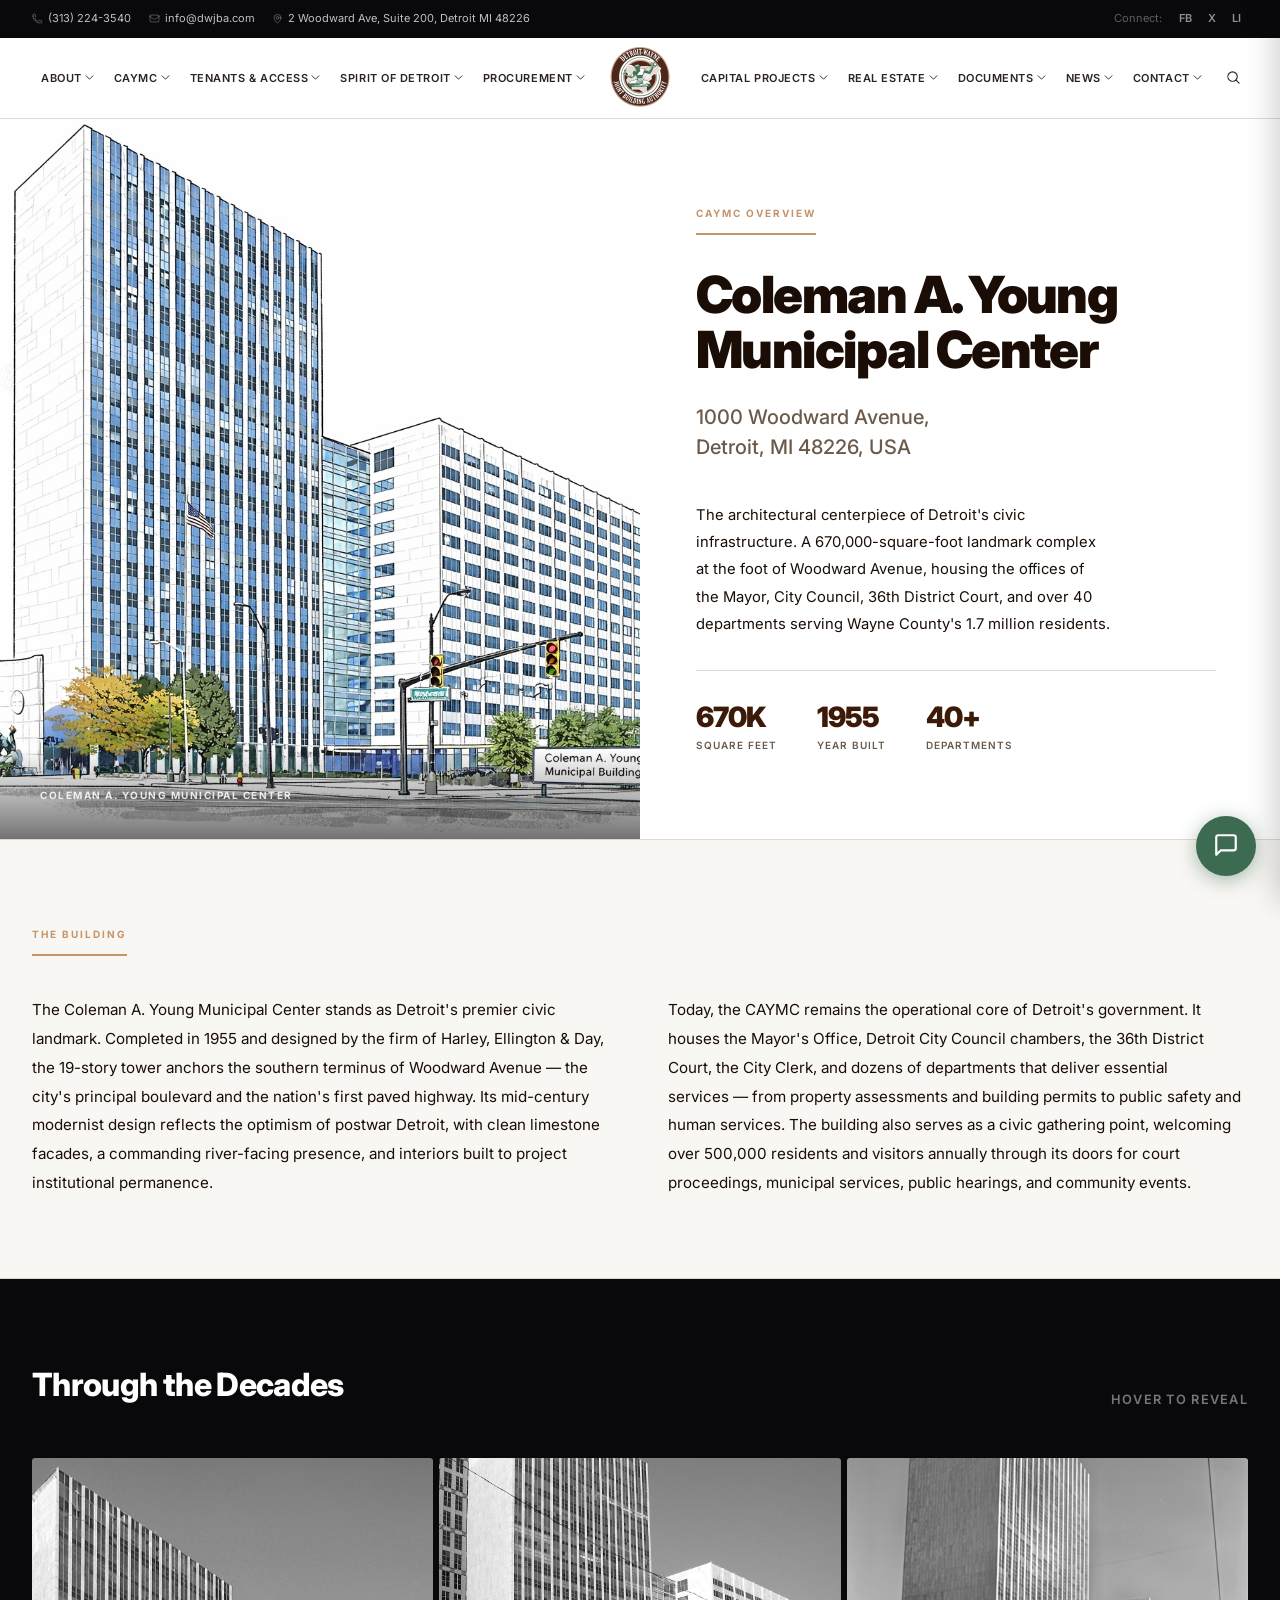
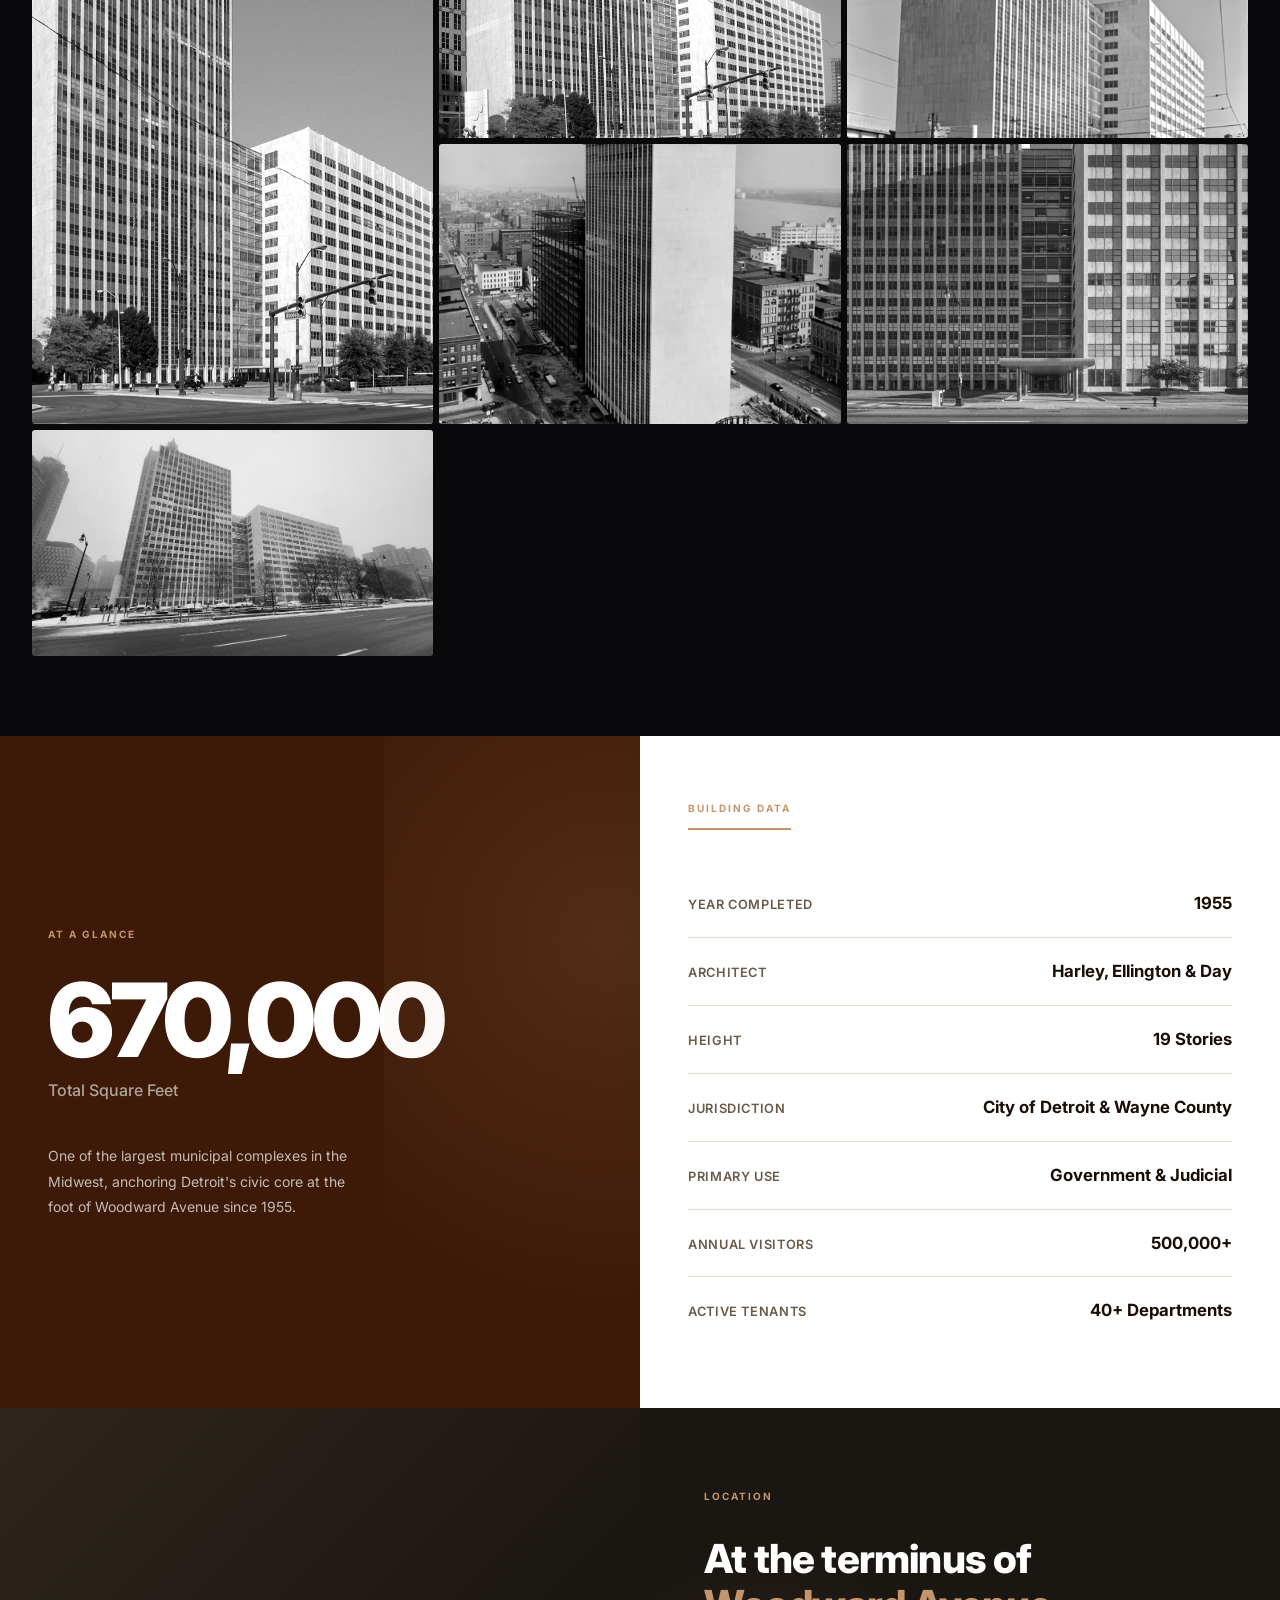
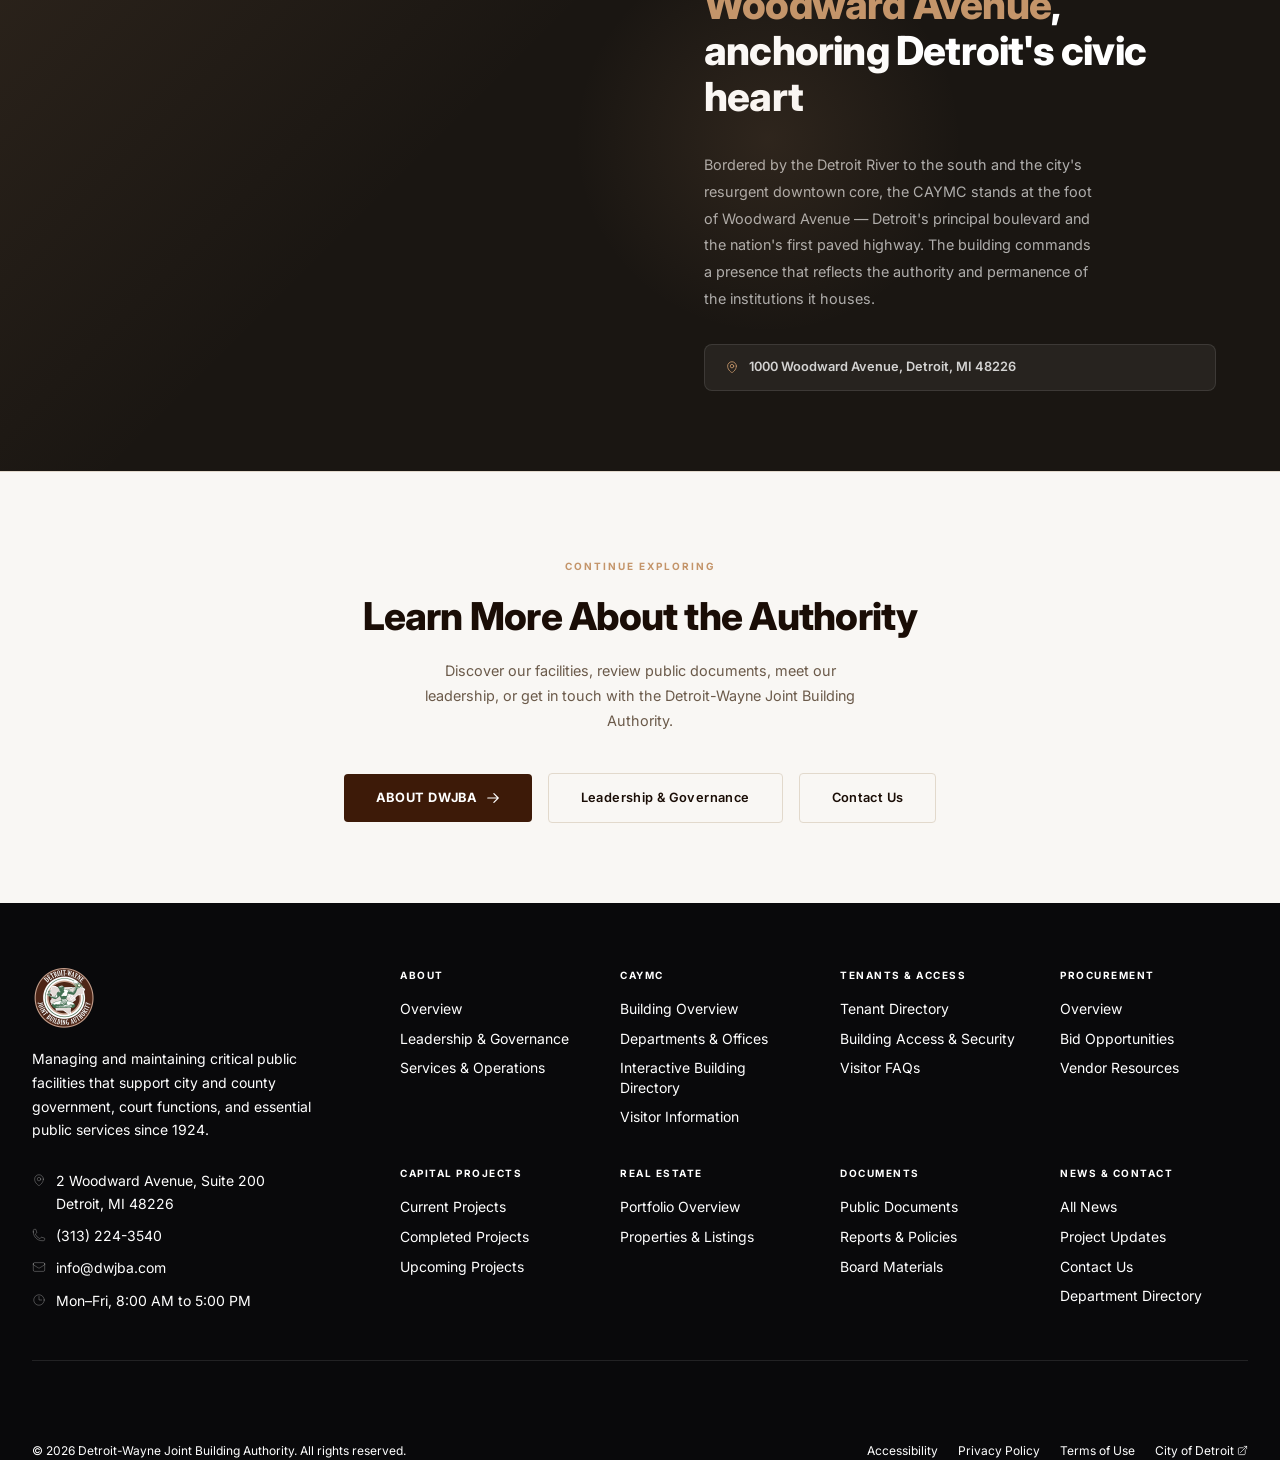
==== commit 9c9d444e: "CAYMC Overview revisions: full-bleed hero, Inter font, 6-image B&W collage, creative building info, " ====
--- a/about.html
+++ b/about.html
@@ -3,10 +3,10 @@
 <head>
   <meta charset="UTF-8" />
   <meta name="viewport" content="width=device-width, initial-scale=1.0" />
-  <title>About the Authority — Detroit-Wayne Joint Building Authority</title>
+  <title>CAYMC Overview — Detroit-Wayne Joint Building Authority</title>
   <link rel="preconnect" href="https://fonts.googleapis.com" />
   <link rel="preconnect" href="https://fonts.gstatic.com" crossorigin />
-  <link href="https://fonts.googleapis.com/css2?family=Inter:wght@300;400;500;600;700;800;900&family=Playfair+Display:ital,wght@0,400;0,500;0,600;0,700;0,800;1,400;1,500;1,600;1,700&display=swap" rel="stylesheet" />
+  <link href="https://fonts.googleapis.com/css2?family=Inter:wght@300;400;500;600;700;800;900&display=swap" rel="stylesheet" />
   <style>
     /* ═══════════════════════════════════════════════════════
        RESET & TOKENS
@@ -34,7 +34,7 @@
     body {
       font-family: 'Inter', -apple-system, BlinkMacSystemFont, sans-serif;
       color: var(--fg);
-      background: #ffffff;
+      background: #f9f7f4;
       -webkit-font-smoothing: antialiased;
       line-height: 1.6;
     }
@@ -298,84 +298,127 @@
 
 
     /* ═══════════════════════════════════════════════════════
-       ABOUT PAGE — EDITORIAL STYLES
+       SECTION 1: HERO — Full-bleed two-column
     ═══════════════════════════════════════════════════════ */
-
-    /* Section 1: Hero — Two-column */
     .about-hero {
-      max-width: 1280px;
-      margin: 0 auto;
-      padding: 4rem 2rem 5rem;
       display: grid;
       grid-template-columns: 1fr;
-      gap: 3rem;
-      align-items: center;
+      min-height: 70vh;
+      background: white;
     }
     @media (min-width:900px) {
       .about-hero {
         grid-template-columns: 1fr 1fr;
-        padding: 5rem 2rem 6rem;
-        gap: 4rem;
+        min-height: 80vh;
       }
     }
 
+    .about-hero-img {
+      position: relative;
+      overflow: hidden;
+      min-height: 400px;
+    }
+    .about-hero-img img {
+      position: absolute;
+      inset: 0;
+      width: 100%;
+      height: 100%;
+      object-fit: cover;
+      object-position: center top;
+    }
+    .hero-img-label {
+      position: absolute;
+      bottom: 0;
+      left: 0;
+      right: 0;
+      padding: 2rem 2.5rem;
+      background: linear-gradient(to top, rgba(0,0,0,.55) 0%, transparent 100%);
+      color: white;
+    }
+    .hero-img-label span {
+      font-size: 10px;
+      font-weight: 700;
+      letter-spacing: .15em;
+      text-transform: uppercase;
+      opacity: .85;
+    }
+
+    .about-hero-content {
+      display: flex;
+      flex-direction: column;
+      justify-content: center;
+      padding: 3.5rem 2rem;
+    }
+    @media (min-width:900px) {
+      .about-hero-content {
+        padding: 5rem 4rem 5rem 3.5rem;
+      }
+    }
+
     .about-hero-eyebrow {
-      display: block;
+      display: inline-block;
       font-size: 10px;
       font-weight: 700;
       letter-spacing: .2em;
       text-transform: uppercase;
       color: var(--tan);
-      margin-bottom: 1.5rem;
-    }
-
-    .about-hero-img {
-      position: relative;
-      overflow: hidden;
-      border-radius: 4px;
-    }
-    .about-hero-img img {
-      width: 100%;
-      height: auto;
-      display: block;
-    }
-    /* Subtle label overlay on hero image */
-    .hero-img-label {
-      position: absolute;
-      bottom: 0;
-      left: 0;
-      right: 0;
-      padding: 1.5rem 2rem;
-      background: linear-gradient(to top, rgba(0,0,0,.65) 0%, transparent 100%);
-      color: white;
-    }
-    .hero-img-label span {
-      font-size: 11px;
-      font-weight: 600;
-      letter-spacing: .08em;
-      text-transform: uppercase;
-      opacity: .8;
+      margin-bottom: 2rem;
+      padding-bottom: .75rem;
+      border-bottom: 2px solid var(--tan);
+      align-self: flex-start;
     }
 
     .about-hero-content h1 {
-      font-family: 'Playfair Display', Georgia, serif;
-      font-size: clamp(2.25rem, 4.5vw, 3.5rem);
-      font-weight: 800;
+      font-size: clamp(2rem, 4vw, 3.25rem);
+      font-weight: 900;
       line-height: 1.08;
       color: var(--fg);
-      margin-bottom: 1.75rem;
-      letter-spacing: -0.02em;
+      margin-bottom: 1.5rem;
+      letter-spacing: -0.03em;
     }
 
     .about-hero-address {
-      font-family: 'Playfair Display', Georgia, serif;
-      font-size: clamp(1.1rem, 2vw, 1.5rem);
+      font-size: clamp(1rem, 1.8vw, 1.25rem);
       font-weight: 500;
       color: var(--muted);
-      line-height: 1.35;
-    }
-
-    /* Section 2: Dual paragraph foundation story */
+      line-height: 1.5;
+      margin-bottom: 2.5rem;
+    }
+
+    .hero-desc {
+      font-size: .925rem;
+      line-height: 1.85;
+      color: var(--fg);
+      max-width: 46ch;
+      margin-bottom: 2rem;
+    }
+
+    .hero-stats {
+      display: flex;
+      gap: 2.5rem;
+      padding-top: 2rem;
+      border-top: 1px solid var(--border);
+    }
+    .hero-stat-num {
+      font-size: 1.75rem;
+      font-weight: 900;
+      color: var(--brown);
+      letter-spacing: -0.03em;
+      line-height: 1;
+      margin-bottom: .35rem;
+    }
+    .hero-stat-label {
+      font-size: 10px;
+      font-weight: 600;
+      letter-spacing: .1em;
+      text-transform: uppercase;
+      color: var(--muted);
+    }
+
+
+    /* ═══════════════════════════════════════════════════════
+       SECTION 2: CAYMC Story — Dual paragraph
+    ═══════════════════════════════════════════════════════ */
     .about-story {
       background: var(--section-alt);
       border-top: 1px solid var(--border);
@@ -387,13 +430,15 @@
       padding: 5rem 2rem;
     }
     .about-story-eyebrow {
-      display: block;
+      display: inline-block;
       font-size: 10px;
       font-weight: 700;
       letter-spacing: .2em;
       text-transform: uppercase;
       color: var(--tan);
       margin-bottom: 2.5rem;
+      padding-bottom: .75rem;
+      border-bottom: 2px solid var(--tan);
     }
     .about-story-cols {
       display: grid;
@@ -407,52 +452,102 @@
       }
     }
     .about-story-cols p {
-      font-size: 1rem;
-      line-height: 1.85;
+      font-size: .95rem;
+      line-height: 1.9;
       color: var(--fg);
     }
 
-    /* Section 3: Image collage strip */
+    /* ═══════════════════════════════════════════════════════
+       SECTION 3: Image Collage — 6 images, B&W, creative layout
+    ═══════════════════════════════════════════════════════ */
     .about-collage {
-      padding: 0;
+      background: var(--zinc-950);
+      padding: 5rem 0;
       overflow: hidden;
     }
+    .collage-header {
+      max-width: 1280px;
+      margin: 0 auto;
+      padding: 0 2rem;
+      display: flex;
+      align-items: flex-end;
+      justify-content: space-between;
+      margin-bottom: 3rem;
+      flex-wrap: wrap;
+      gap: 1rem;
+    }
+    .collage-header h2 {
+      font-size: clamp(1.5rem, 2.5vw, 2rem);
+      font-weight: 800;
+      color: white;
+      letter-spacing: -0.02em;
+    }
+    .collage-header p {
+      font-size: .8rem;
+      color: rgba(255,255,255,.45);
+      letter-spacing: .1em;
+      text-transform: uppercase;
+      font-weight: 600;
+    }
+
     .collage-grid {
+      max-width: 1280px;
+      margin: 0 auto;
+      padding: 0 2rem;
       display: grid;
       grid-template-columns: repeat(2, 1fr);
-      gap: 0;
+      grid-template-rows: auto auto;
+      gap: 6px;
     }
     @media (min-width:768px) {
       .collage-grid {
-        grid-template-columns: repeat(4, 1fr);
+        grid-template-columns: repeat(3, 1fr);
+        grid-template-rows: 280px 280px;
       }
     }
+
     .collage-item {
       position: relative;
       overflow: hidden;
-      aspect-ratio: 4/3;
+      border-radius: 3px;
       cursor: pointer;
+      min-height: 180px;
+    }
+    @media (min-width:768px) {
+      .collage-item:first-child {
+        grid-row: 1 / 3;
+        min-height: auto;
+      }
     }
     .collage-item img {
       width: 100%;
       height: 100%;
       object-fit: cover;
-      transition: transform .55s cubic-bezier(.25,.46,.45,.94);
+      filter: grayscale(1) contrast(1.05);
+      transition: filter .5s cubic-bezier(.25,.46,.45,.94), transform .55s cubic-bezier(.25,.46,.45,.94);
     }
     .collage-item:hover img {
-      transform: scale(1.08);
-    }
+      filter: grayscale(0) contrast(1);
+      transform: scale(1.06);
+    }
+    .collage-item-overlay {
+      position: absolute;
+      inset: 0;
+      background: linear-gradient(to top, rgba(0,0,0,.55) 0%, transparent 50%);
+      opacity: 0;
+      transition: opacity .4s;
+    }
+    .collage-item:hover .collage-item-overlay { opacity: 1; }
     .collage-item-label {
       position: absolute;
       bottom: 0;
       left: 0;
       right: 0;
-      padding: 1.25rem 1.5rem;
-      background: linear-gradient(to top, rgba(0,0,0,.6) 0%, transparent 100%);
+      padding: 1.25rem 1.25rem;
       color: white;
-      font-size: 12px;
-      font-weight: 600;
-      letter-spacing: .05em;
+      font-size: 11px;
+      font-weight: 700;
+      letter-spacing: .08em;
       text-transform: uppercase;
       opacity: 0;
       transform: translateY(8px);
@@ -463,117 +558,123 @@
       transform: translateY(0);
     }
 
-    /* Fourth collage slot: CTA overlay */
-    .collage-cta {
-      display: flex;
-      align-items: center;
-      justify-content: center;
+
+    /* ═══════════════════════════════════════════════════════
+       SECTION 4: Building Information — Creative editorial
+    ═══════════════════════════════════════════════════════ */
+    .about-info {
+      background: white;
+      overflow: hidden;
+    }
+    .about-info-inner {
+      max-width: 1280px;
+      margin: 0 auto;
+      display: grid;
+      grid-template-columns: 1fr;
+    }
+    @media (min-width:900px) {
+      .about-info-inner {
+        grid-template-columns: 1fr 1fr;
+      }
+    }
+
+    /* Left: Large feature stat */
+    .info-feature {
       background: var(--brown);
       color: white;
-      padding: 2rem;
-      text-align: center;
-      cursor: pointer;
-      transition: background .3s;
-    }
-    .collage-cta:hover { background: #2a1106; }
-    .collage-cta-inner h3 {
-      font-family: 'Playfair Display', Georgia, serif;
-      font-size: 1.35rem;
+      padding: 4rem 3rem;
+      display: flex;
+      flex-direction: column;
+      justify-content: center;
+      position: relative;
+      overflow: hidden;
+    }
+    .info-feature::before {
+      content: '';
+      position: absolute;
+      top: -40%;
+      right: -30%;
+      width: 70%;
+      height: 140%;
+      background: radial-gradient(circle, rgba(196,149,106,.15) 0%, transparent 70%);
+      pointer-events: none;
+    }
+    .info-feature-eyebrow {
+      font-size: 10px;
       font-weight: 700;
+      letter-spacing: .2em;
+      text-transform: uppercase;
+      color: var(--tan);
+      margin-bottom: 2rem;
+    }
+    .info-feature-num {
+      font-size: clamp(4rem, 8vw, 7rem);
+      font-weight: 900;
+      line-height: .9;
+      letter-spacing: -0.04em;
       margin-bottom: .75rem;
-      line-height: 1.25;
-    }
-    .collage-cta-inner p {
+    }
+    .info-feature-unit {
+      font-size: 1rem;
+      font-weight: 500;
+      color: rgba(255,255,255,.6);
+      margin-bottom: 2.5rem;
+    }
+    .info-feature-detail {
+      font-size: .875rem;
+      line-height: 1.8;
+      color: rgba(255,255,255,.7);
+      max-width: 36ch;
+    }
+
+    /* Right: Data items */
+    .info-data {
+      padding: 4rem 3rem;
+      display: flex;
+      flex-direction: column;
+      justify-content: center;
+    }
+    .info-data-title {
+      font-size: 10px;
+      font-weight: 700;
+      letter-spacing: .2em;
+      text-transform: uppercase;
+      color: var(--tan);
+      margin-bottom: 2.5rem;
+      padding-bottom: .75rem;
+      border-bottom: 2px solid var(--tan);
+      display: inline-block;
+      align-self: flex-start;
+    }
+
+    .info-row {
+      display: flex;
+      justify-content: space-between;
+      align-items: baseline;
+      padding: 1.25rem 0;
+      border-bottom: 1px solid var(--border);
+    }
+    .info-row:last-child { border-bottom: none; }
+    .info-row-label {
       font-size: .8rem;
-      opacity: .7;
-      margin-bottom: 1rem;
-    }
-    .collage-cta-arrow {
-      width: 36px;
-      height: 36px;
-      border-radius: 50%;
-      border: 1.5px solid rgba(255,255,255,.4);
-      display: inline-flex;
-      align-items: center;
-      justify-content: center;
-      transition: border-color .3s, background .3s;
-    }
-    .collage-cta:hover .collage-cta-arrow {
-      border-color: white;
-      background: rgba(255,255,255,.12);
-    }
-    .collage-cta-arrow svg { width: 14px; height: 14px; }
-
-    /* Section 4: Building Information data grid */
-    .about-info {
-      max-width: 1280px;
-      margin: 0 auto;
-      padding: 5rem 2rem;
-    }
-    .about-info-header {
-      display: flex;
-      align-items: flex-end;
-      justify-content: space-between;
-      margin-bottom: 3.5rem;
-      flex-wrap: wrap;
-      gap: 1rem;
-    }
-    .about-info-header h2 {
-      font-family: 'Playfair Display', Georgia, serif;
-      font-size: clamp(1.75rem, 3vw, 2.5rem);
+      font-weight: 600;
+      letter-spacing: .05em;
+      text-transform: uppercase;
+      color: var(--muted);
+    }
+    .info-row-value {
+      font-size: 1.05rem;
       font-weight: 700;
       color: var(--fg);
-      line-height: 1.15;
-    }
-    .about-info-header p {
-      font-size: .875rem;
-      color: var(--muted);
-      max-width: 32ch;
-    }
-
-    .info-grid {
-      display: grid;
-      grid-template-columns: repeat(2, 1fr);
-      gap: 1px;
-      background: var(--border);
-      border: 1px solid var(--border);
-      border-radius: 4px;
-      overflow: hidden;
-    }
-    @media (min-width:640px) {
-      .info-grid {
-        grid-template-columns: repeat(3, 1fr);
-      }
-    }
-    @media (min-width:1024px) {
-      .info-grid {
-        grid-template-columns: repeat(4, 1fr);
-      }
-    }
-    .info-cell {
-      background: white;
-      padding: 2rem 1.5rem;
-    }
-    .info-cell-label {
-      font-size: 10px;
-      font-weight: 700;
-      letter-spacing: .15em;
-      text-transform: uppercase;
-      color: var(--muted);
-      margin-bottom: .75rem;
-    }
-    .info-cell-value {
-      font-family: 'Playfair Display', Georgia, serif;
-      font-size: 1.1rem;
-      font-weight: 600;
-      color: var(--fg);
-      line-height: 1.4;
-    }
-
-    /* Section 5: Dark map + editorial copy */
+      text-align: right;
+    }
+
+
+    /* ═══════════════════════════════════════════════════════
+       SECTION 5: Location Map — Illuminated, bright
+    ═══════════════════════════════════════════════════════ */
     .about-map {
-      background: var(--zinc-950);
-      color: white;
+      background: #1a1612;
       overflow: hidden;
     }
     .about-map-inner {
@@ -591,7 +692,7 @@
 
     .about-map-visual {
       position: relative;
-      min-height: 350px;
+      min-height: 380px;
     }
     .about-map-visual iframe {
       position: absolute;
@@ -599,7 +700,14 @@
       width: 100%;
       height: 100%;
       border: 0;
-      filter: grayscale(1) invert(1) contrast(.85) brightness(.7);
+      filter: saturate(.3) brightness(1.1) contrast(1.1);
+    }
+    /* Warm glow overlay */
+    .map-glow {
+      position: absolute;
+      inset: 0;
+      background: linear-gradient(135deg, rgba(196,149,106,.12) 0%, transparent 60%);
+      pointer-events: none;
     }
 
     .about-map-content {
@@ -607,29 +715,72 @@
       display: flex;
       flex-direction: column;
       justify-content: center;
+      position: relative;
     }
     @media (min-width:900px) {
       .about-map-content {
         padding: 5rem 4rem;
       }
     }
+    /* Ambient glow behind text */
+    .about-map-content::before {
+      content: '';
+      position: absolute;
+      top: 20%;
+      left: -10%;
+      width: 60%;
+      height: 60%;
+      background: radial-gradient(circle, rgba(196,149,106,.12) 0%, transparent 70%);
+      pointer-events: none;
+    }
+    .map-eyebrow {
+      font-size: 10px;
+      font-weight: 700;
+      letter-spacing: .2em;
+      text-transform: uppercase;
+      color: var(--tan);
+      margin-bottom: 2rem;
+    }
     .about-map-content h2 {
-      font-family: 'Playfair Display', Georgia, serif;
-      font-size: clamp(1.75rem, 3.5vw, 2.75rem);
+      font-size: clamp(1.75rem, 3.5vw, 2.5rem);
+      font-weight: 800;
+      line-height: 1.15;
+      margin-bottom: 2rem;
+      letter-spacing: -0.02em;
+      color: white;
+    }
+    .about-map-content h2 span {
+      color: var(--tan);
+    }
+    .about-map-content p {
+      font-size: .9rem;
+      line-height: 1.85;
+      color: rgba(255,255,255,.65);
+      max-width: 44ch;
+    }
+    .map-address-badge {
+      display: inline-flex;
+      align-items: center;
+      gap: .6rem;
+      margin-top: 2rem;
+      padding: .75rem 1.25rem;
+      background: rgba(255,255,255,.06);
+      border: 1px solid rgba(255,255,255,.1);
+      border-radius: 8px;
+      color: rgba(255,255,255,.8);
+      font-size: .8rem;
       font-weight: 600;
-      font-style: italic;
-      line-height: 1.2;
-      margin-bottom: 2rem;
-      letter-spacing: -0.01em;
-    }
-    .about-map-content p {
-      font-size: .95rem;
-      line-height: 1.8;
-      color: rgba(255,255,255,.72);
-      max-width: 44ch;
-    }
-
-    /* Section 6: CTA section */
+    }
+    .map-address-badge svg {
+      width: 14px;
+      height: 14px;
+      color: var(--tan);
+      flex-shrink: 0;
+    }
+
+    /* ═══════════════════════════════════════════════════════
+       SECTION 6: CTA
+    ═══════════════════════════════════════════════════════ */
     .about-cta {
       background: var(--section-alt);
       border-top: 1px solid var(--border);
@@ -641,7 +792,7 @@
       text-align: center;
     }
     .about-cta-eyebrow {
-      display: block;
+      display: inline-block;
       font-size: 10px;
       font-weight: 700;
       letter-spacing: .2em;
@@ -650,19 +801,19 @@
       margin-bottom: 1.25rem;
     }
     .about-cta-inner h2 {
-      font-family: 'Playfair Display', Georgia, serif;
       font-size: clamp(1.75rem, 3vw, 2.5rem);
-      font-weight: 700;
+      font-weight: 800;
       color: var(--fg);
       margin-bottom: 1.25rem;
       line-height: 1.15;
+      letter-spacing: -0.02em;
     }
     .about-cta-inner > p {
-      font-size: .95rem;
+      font-size: .9rem;
       color: var(--muted);
       max-width: 48ch;
       margin: 0 auto 2.5rem;
-      line-height: 1.7;
+      line-height: 1.75;
     }
     .cta-buttons {
       display: flex;
@@ -883,117 +1034,146 @@
 
 
 <!-- ═══════════════════════════════════════════════════════
-     SECTION 1: HERO — Two-column editorial
+     SECTION 1: HERO — Full-bleed illustration left, copy right
 ═══════════════════════════════════════════════════════ -->
 <section class="about-hero">
-  <div class="about-hero-img fade-up">
-    <span class="about-hero-eyebrow">About the Authority</span>
+  <div class="about-hero-img">
     <img src="images/caymc-illustration.jpg" alt="Coleman A. Young Municipal Center — Architectural illustration" />
     <div class="hero-img-label">
       <span>Coleman A. Young Municipal Center</span>
     </div>
   </div>
-  <div class="about-hero-content fade-up" style="transition-delay:.12s">
+  <div class="about-hero-content fade-up">
+    <span class="about-hero-eyebrow">CAYMC Overview</span>
     <h1>Coleman A. Young<br>Municipal Center</h1>
     <p class="about-hero-address">
       1000 Woodward Avenue,<br>
       Detroit, MI 48226, USA
     </p>
+    <p class="hero-desc">The architectural centerpiece of Detroit's civic infrastructure. A 670,000-square-foot landmark complex at the foot of Woodward Avenue, housing the offices of the Mayor, City Council, 36th District Court, and over 40 departments serving Wayne County's 1.7 million residents.</p>
+    <div class="hero-stats">
+      <div>
+        <div class="hero-stat-num">670K</div>
+        <div class="hero-stat-label">Square Feet</div>
+      </div>
+      <div>
+        <div class="hero-stat-num">1955</div>
+        <div class="hero-stat-label">Year Built</div>
+      </div>
+      <div>
+        <div class="hero-stat-num">40+</div>
+        <div class="hero-stat-label">Departments</div>
+      </div>
+    </div>
   </div>
 </section>
 
 
 <!-- ═══════════════════════════════════════════════════════
-     SECTION 2: DUAL PARAGRAPH — Foundation story
+     SECTION 2: CAYMC Story — About the Building
 ═══════════════════════════════════════════════════════ -->
 <section class="about-story">
   <div class="about-story-inner">
-    <span class="about-story-eyebrow fade-up">About the Authority</span>
+    <span class="about-story-eyebrow fade-up">The Building</span>
     <div class="about-story-cols">
-      <p class="fade-up">Since 1955, the Detroit-Wayne Joint Building Authority has served as the bi-jurisdictional steward of Detroit's most critical civic infrastructure. As a public body jointly created by the City of Detroit and Wayne County, the DWJBA is responsible for managing, maintaining, and modernizing the landmark facilities that house government services, judicial operations, and public programs&nbsp;&mdash; serving hundreds of thousands of residents and visitors each year.</p>
-      <p class="fade-up" style="transition-delay:.1s">The Coleman A. Young Municipal Center stands as the architectural centerpiece of this mandate: a 670,000-square-foot complex at the foot of Woodward Avenue, flanked by the Detroit River and the city's resurgent downtown core. Since its completion in 1955, the building has anchored Detroit's civic life, housing the offices of the Mayor, City Council, 36th District Court, and dozens of essential departments that serve Wayne County's 1.7 million residents.</p>
+      <p class="fade-up">The Coleman A. Young Municipal Center stands as Detroit's premier civic landmark. Completed in 1955 and designed by the firm of Harley, Ellington &amp; Day, the 19-story tower anchors the southern terminus of Woodward Avenue&nbsp;&mdash; the city's principal boulevard and the nation's first paved highway. Its mid-century modernist design reflects the optimism of postwar Detroit, with clean limestone facades, a commanding river-facing presence, and interiors built to project institutional permanence.</p>
+      <p class="fade-up" style="transition-delay:.1s">Today, the CAYMC remains the operational core of Detroit's government. It houses the Mayor's Office, Detroit City Council chambers, the 36th District Court, the City Clerk, and dozens of departments that deliver essential services&nbsp;&mdash; from property assessments and building permits to public safety and human services. The building also serves as a civic gathering point, welcoming over 500,000 residents and visitors annually through its doors for court proceedings, municipal services, public hearings, and community events.</p>
     </div>
   </div>
 </section>
 
 
 <!-- ═══════════════════════════════════════════════════════
-     SECTION 3: IMAGE COLLAGE STRIP
+     SECTION 3: IMAGE COLLAGE — 6 images, B&W creative
 ═══════════════════════════════════════════════════════ -->
 <section class="about-collage">
+  <div class="collage-header fade-up">
+    <h2>Through the Decades</h2>
+    <p>Hover to reveal</p>
+  </div>
   <div class="collage-grid">
     <div class="collage-item fade-up">
-      <img src="images/caymc-hines-1.jpg" alt="CAYMC Exterior — Woodward Avenue" loading="lazy" />
+      <img src="images/caymc-buildingsdb.jpg" alt="CAYMC full exterior view" loading="lazy" />
+      <div class="collage-item-overlay"></div>
+      <div class="collage-item-label">Full Exterior</div>
+    </div>
+    <div class="collage-item fade-up" style="transition-delay:.06s">
+      <img src="images/caymc-hines-1.jpg" alt="CAYMC from Woodward Avenue" loading="lazy" />
+      <div class="collage-item-overlay"></div>
       <div class="collage-item-label">Woodward Facade</div>
     </div>
-    <div class="collage-item fade-up" style="transition-delay:.08s">
-      <img src="images/caymc-historic.jpg" alt="CAYMC Historic View" loading="lazy" />
-      <div class="collage-item-label">Historic View</div>
-    </div>
-    <div class="collage-item fade-up" style="transition-delay:.16s">
-      <img src="images/caymc-snow.jpg" alt="CAYMC Winter" loading="lazy" />
+    <div class="collage-item fade-up" style="transition-delay:.12s">
+      <img src="images/caymc-1957-exterior.jpg" alt="CAYMC 1957 Exterior" loading="lazy" />
+      <div class="collage-item-overlay"></div>
+      <div class="collage-item-label">1957 Exterior</div>
+    </div>
+    <div class="collage-item fade-up" style="transition-delay:.18s">
+      <img src="images/caymc-construction.jpg" alt="CAYMC Under Construction ca.1953" loading="lazy" />
+      <div class="collage-item-overlay"></div>
+      <div class="collage-item-label">Construction ca. 1953</div>
+    </div>
+    <div class="collage-item fade-up" style="transition-delay:.24s">
+      <img src="images/caymc-pano-exterior.jpg" alt="CAYMC Panoramic View" loading="lazy" />
+      <div class="collage-item-overlay"></div>
+      <div class="collage-item-label">Panoramic View</div>
+    </div>
+    <div class="collage-item fade-up" style="transition-delay:.30s">
+      <img src="images/caymc-snow.jpg" alt="CAYMC Winter Scene" loading="lazy" />
+      <div class="collage-item-overlay"></div>
       <div class="collage-item-label">Winter on Woodward</div>
-    </div>
-    <div class="collage-cta fade-up" style="transition-delay:.24s" onclick="window.location.href='building-directory.html'">
-      <div class="collage-cta-inner">
-        <h3>Explore the Building</h3>
-        <p>Interactive floor-by-floor directory</p>
-        <span class="collage-cta-arrow">
-          <svg xmlns="http://www.w3.org/2000/svg" fill="none" viewBox="0 0 24 24" stroke-width="2" stroke="currentColor"><path stroke-linecap="round" stroke-linejoin="round" d="M13.5 4.5 21 12m0 0-7.5 7.5M21 12H3" /></svg>
-        </span>
-      </div>
     </div>
   </div>
 </section>
 
 
 <!-- ═══════════════════════════════════════════════════════
-     SECTION 4: BUILDING INFORMATION — Structured data grid
+     SECTION 4: BUILDING INFORMATION — Creative split layout
 ═══════════════════════════════════════════════════════ -->
 <section class="about-info">
-  <div class="about-info-header fade-up">
-    <h2>Building Information</h2>
-    <p>Key facts about the Coleman A. Young Municipal Center.</p>
-  </div>
-  <div class="info-grid fade-up" style="transition-delay:.1s">
-    <div class="info-cell">
-      <div class="info-cell-label">Year Built</div>
-      <div class="info-cell-value">1955</div>
-    </div>
-    <div class="info-cell">
-      <div class="info-cell-label">Architect</div>
-      <div class="info-cell-value">Harley, Ellington &amp; Day</div>
-    </div>
-    <div class="info-cell">
-      <div class="info-cell-label">Total Area</div>
-      <div class="info-cell-value">670,000 SF</div>
-    </div>
-    <div class="info-cell">
-      <div class="info-cell-label">Floors</div>
-      <div class="info-cell-value">19 Stories</div>
-    </div>
-    <div class="info-cell">
-      <div class="info-cell-label">Jurisdiction</div>
-      <div class="info-cell-value">City of Detroit &amp; Wayne County</div>
-    </div>
-    <div class="info-cell">
-      <div class="info-cell-label">Primary Use</div>
-      <div class="info-cell-value">Government &amp; Judicial</div>
-    </div>
-    <div class="info-cell">
-      <div class="info-cell-label">Annual Visitors</div>
-      <div class="info-cell-value">500,000+</div>
-    </div>
-    <div class="info-cell">
-      <div class="info-cell-label">Tenants</div>
-      <div class="info-cell-value">40+ Departments</div>
+  <div class="about-info-inner">
+    <div class="info-feature fade-up">
+      <div class="info-feature-eyebrow">At a Glance</div>
+      <div class="info-feature-num">670,000</div>
+      <div class="info-feature-unit">Total Square Feet</div>
+      <p class="info-feature-detail">One of the largest municipal complexes in the Midwest, anchoring Detroit's civic core at the foot of Woodward Avenue since 1955.</p>
+    </div>
+    <div class="info-data fade-up" style="transition-delay:.1s">
+      <span class="info-data-title">Building Data</span>
+      <div class="info-row">
+        <span class="info-row-label">Year Completed</span>
+        <span class="info-row-value">1955</span>
+      </div>
+      <div class="info-row">
+        <span class="info-row-label">Architect</span>
+        <span class="info-row-value">Harley, Ellington &amp; Day</span>
+      </div>
+      <div class="info-row">
+        <span class="info-row-label">Height</span>
+        <span class="info-row-value">19 Stories</span>
+      </div>
+      <div class="info-row">
+        <span class="info-row-label">Jurisdiction</span>
+        <span class="info-row-value">City of Detroit &amp; Wayne County</span>
+      </div>
+      <div class="info-row">
+        <span class="info-row-label">Primary Use</span>
+        <span class="info-row-value">Government &amp; Judicial</span>
+      </div>
+      <div class="info-row">
+        <span class="info-row-label">Annual Visitors</span>
+        <span class="info-row-value">500,000+</span>
+      </div>
+      <div class="info-row">
+        <span class="info-row-label">Active Tenants</span>
+        <span class="info-row-value">40+ Departments</span>
+      </div>
     </div>
   </div>
 </section>
 
 
 <!-- ═══════════════════════════════════════════════════════
-     SECTION 5: LOCATION MAP + Editorial Copy
+     SECTION 5: LOCATION MAP — Illuminated, bright
 ═══════════════════════════════════════════════════════ -->
 <section class="about-map">
   <div class="about-map-inner">
@@ -1005,17 +1185,23 @@
         referrerpolicy="no-referrer-when-downgrade"
         title="CAYMC Location Map">
       </iframe>
+      <div class="map-glow"></div>
     </div>
     <div class="about-map-content fade-up">
-      <h2>An unrivaled building at the foot of Woodward Avenue, anchoring Detroit's civic heart</h2>
-      <p>Bordered by the Detroit River to the south and the city's resurgent downtown core, the Coleman A. Young Municipal Center stands at the terminus of Woodward Avenue&nbsp;&mdash; Detroit's principal boulevard and the nation's first paved highway. The building commands a presence that reflects the authority and permanence of the institutions it houses.</p>
+      <div class="map-eyebrow">Location</div>
+      <h2>At the terminus of <span>Woodward Avenue</span>, anchoring Detroit's civic heart</h2>
+      <p>Bordered by the Detroit River to the south and the city's resurgent downtown core, the CAYMC stands at the foot of Woodward Avenue&nbsp;&mdash; Detroit's principal boulevard and the nation's first paved highway. The building commands a presence that reflects the authority and permanence of the institutions it houses.</p>
+      <div class="map-address-badge">
+        <svg xmlns="http://www.w3.org/2000/svg" fill="none" viewBox="0 0 24 24" stroke-width="1.5" stroke="currentColor"><path stroke-linecap="round" stroke-linejoin="round" d="M15 10.5a3 3 0 1 1-6 0 3 3 0 0 1 6 0Z" /><path stroke-linecap="round" stroke-linejoin="round" d="M19.5 10.5c0 7.142-7.5 11.25-7.5 11.25S4.5 17.642 4.5 10.5a7.5 7.5 0 1 1 15 0Z" /></svg>
+        1000 Woodward Avenue, Detroit, MI 48226
+      </div>
     </div>
   </div>
 </section>
 
 
 <!-- ═══════════════════════════════════════════════════════
-     SECTION 6: CTA + Footer
+     SECTION 6: CTA
 ═══════════════════════════════════════════════════════ -->
 <section class="about-cta">
   <div class="about-cta-inner">
@@ -1062,77 +1248,18 @@
           </div>
         </div>
       </div>
-
       <div class="footer-nav">
-        <div class="fn-col">
-          <h3>About</h3>
-          <ul>
-            <li><a href="about.html">Overview</a></li>
-            <li><a href="about.html#leadership">Leadership &amp; Governance</a></li>
-            <li><a href="about.html#services">Services &amp; Operations</a></li>
-          </ul>
-        </div>
-        <div class="fn-col">
-          <h3>CAYMC</h3>
-          <ul>
-            <li><a href="directory.html">Building Overview</a></li>
-            <li><a href="directory.html">Departments &amp; Offices</a></li>
-            <li><a href="building-directory.html">Interactive Building Directory</a></li>
-            <li><a href="contact.html">Visitor Information</a></li>
-          </ul>
-        </div>
-        <div class="fn-col">
-          <h3>Tenants &amp; Access</h3>
-          <ul>
-            <li><a href="directory.html">Tenant Directory</a></li>
-            <li><a href="contact.html">Building Access &amp; Security</a></li>
-            <li><a href="contact.html">Visitor FAQs</a></li>
-          </ul>
-        </div>
-        <div class="fn-col">
-          <h3>Procurement</h3>
-          <ul>
-            <li><span>Overview</span></li>
-            <li><span>Bid Opportunities</span></li>
-            <li><span>Vendor Resources</span></li>
-          </ul>
-        </div>
-        <div class="fn-col">
-          <h3>Capital Projects</h3>
-          <ul>
-            <li><span>Current Projects</span></li>
-            <li><span>Completed Projects</span></li>
-            <li><span>Upcoming Projects</span></li>
-          </ul>
-        </div>
-        <div class="fn-col">
-          <h3>Real Estate</h3>
-          <ul>
-            <li><span>Portfolio Overview</span></li>
-            <li><span>Properties &amp; Listings</span></li>
-          </ul>
-        </div>
-        <div class="fn-col">
-          <h3>Documents</h3>
-          <ul>
-            <li><span>Public Documents</span></li>
-            <li><span>Reports &amp; Policies</span></li>
-            <li><span>Board Materials</span></li>
-          </ul>
-        </div>
-        <div class="fn-col">
-          <h3>News &amp; Contact</h3>
-          <ul>
-            <li><span>All News</span></li>
-            <li><span>Project Updates</span></li>
-            <li><a href="contact.html">Contact Us</a></li>
-            <li><a href="directory.html">Department Directory</a></li>
-          </ul>
-        </div>
+        <div class="fn-col"><h3>About</h3><ul><li><a href="about.html">Overview</a></li><li><a href="about.html#leadership">Leadership &amp; Governance</a></li><li><a href="about.html#services">Services &amp; Operations</a></li></ul></div>
+        <div class="fn-col"><h3>CAYMC</h3><ul><li><a href="directory.html">Building Overview</a></li><li><a href="directory.html">Departments &amp; Offices</a></li><li><a href="building-directory.html">Interactive Building Directory</a></li><li><a href="contact.html">Visitor Information</a></li></ul></div>
+        <div class="fn-col"><h3>Tenants &amp; Access</h3><ul><li><a href="directory.html">Tenant Directory</a></li><li><a href="contact.html">Building Access &amp; Security</a></li><li><a href="contact.html">Visitor FAQs</a></li></ul></div>
+        <div class="fn-col"><h3>Procurement</h3><ul><li><span>Overview</span></li><li><span>Bid Opportunities</span></li><li><span>Vendor Resources</span></li></ul></div>
+        <div class="fn-col"><h3>Capital Projects</h3><ul><li><span>Current Projects</span></li><li><span>Completed Projects</span></li><li><span>Upcoming Projects</span></li></ul></div>
+        <div class="fn-col"><h3>Real Estate</h3><ul><li><span>Portfolio Overview</span></li><li><span>Properties &amp; Listings</span></li></ul></div>
+        <div class="fn-col"><h3>Documents</h3><ul><li><span>Public Documents</span></li><li><span>Reports &amp; Policies</span></li><li><span>Board Materials</span></li></ul></div>
+        <div class="fn-col"><h3>News &amp; Contact</h3><ul><li><span>All News</span></li><li><span>Project Updates</span></li><li><a href="contact.html">Contact Us</a></li><li><a href="directory.html">Department Directory</a></li></ul></div>
       </div>
     </div>
   </div>
-
   <div class="footer-bottom">
     <p class="footer-copy">&copy; 2026 Detroit-Wayne Joint Building Authority. All rights reserved.</p>
     <div class="footer-legal">
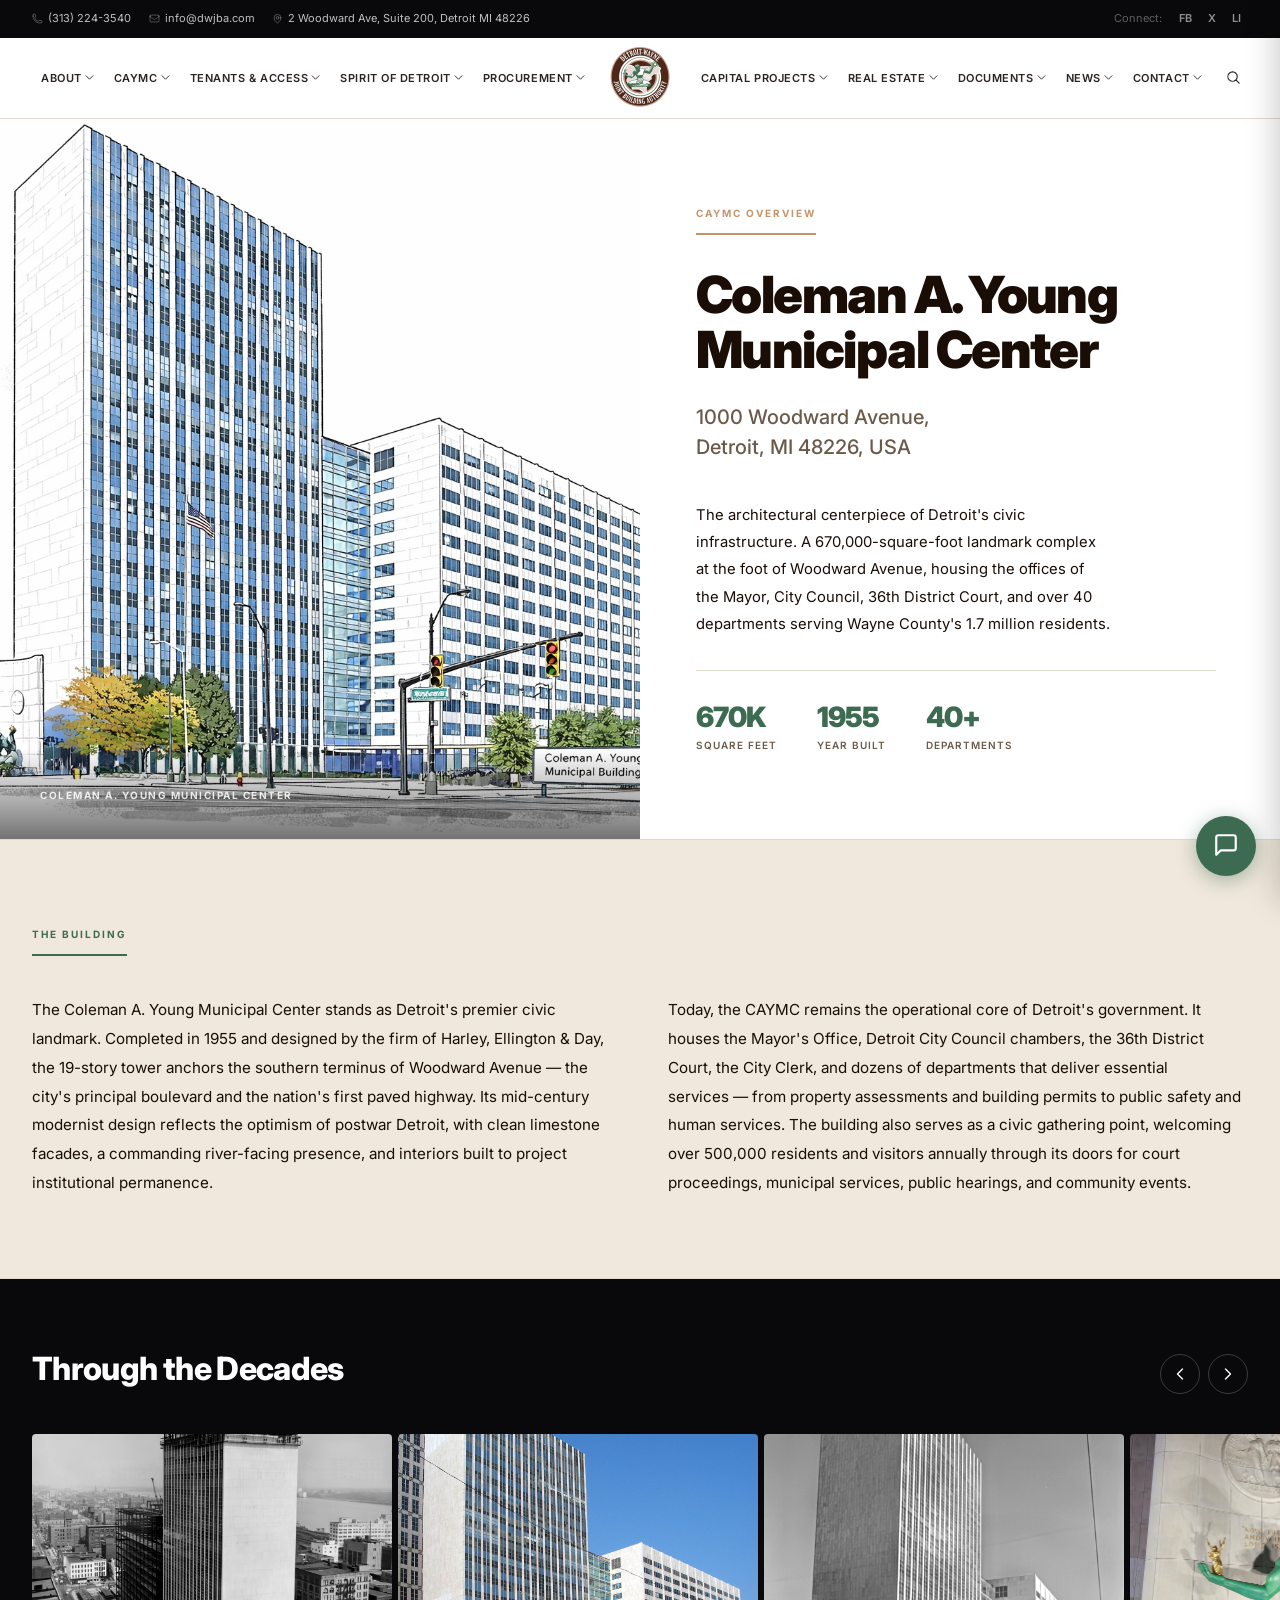
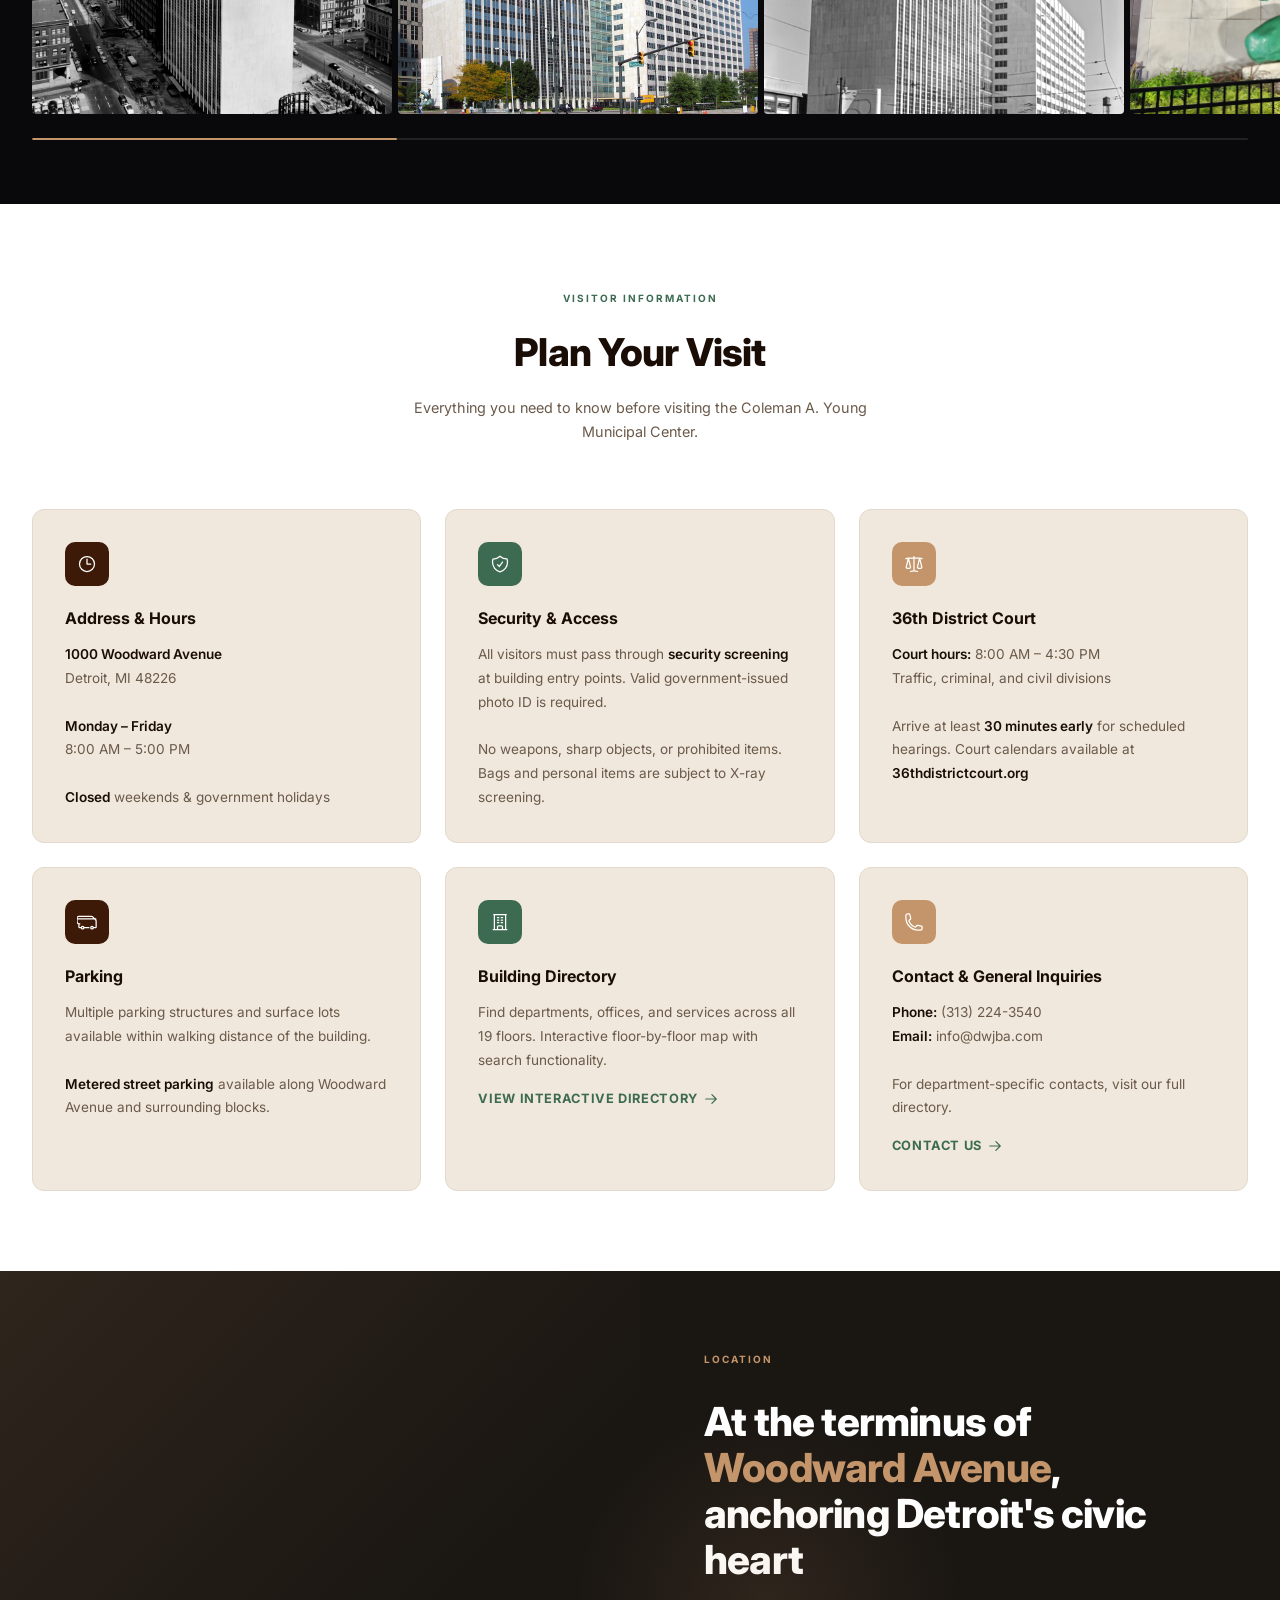
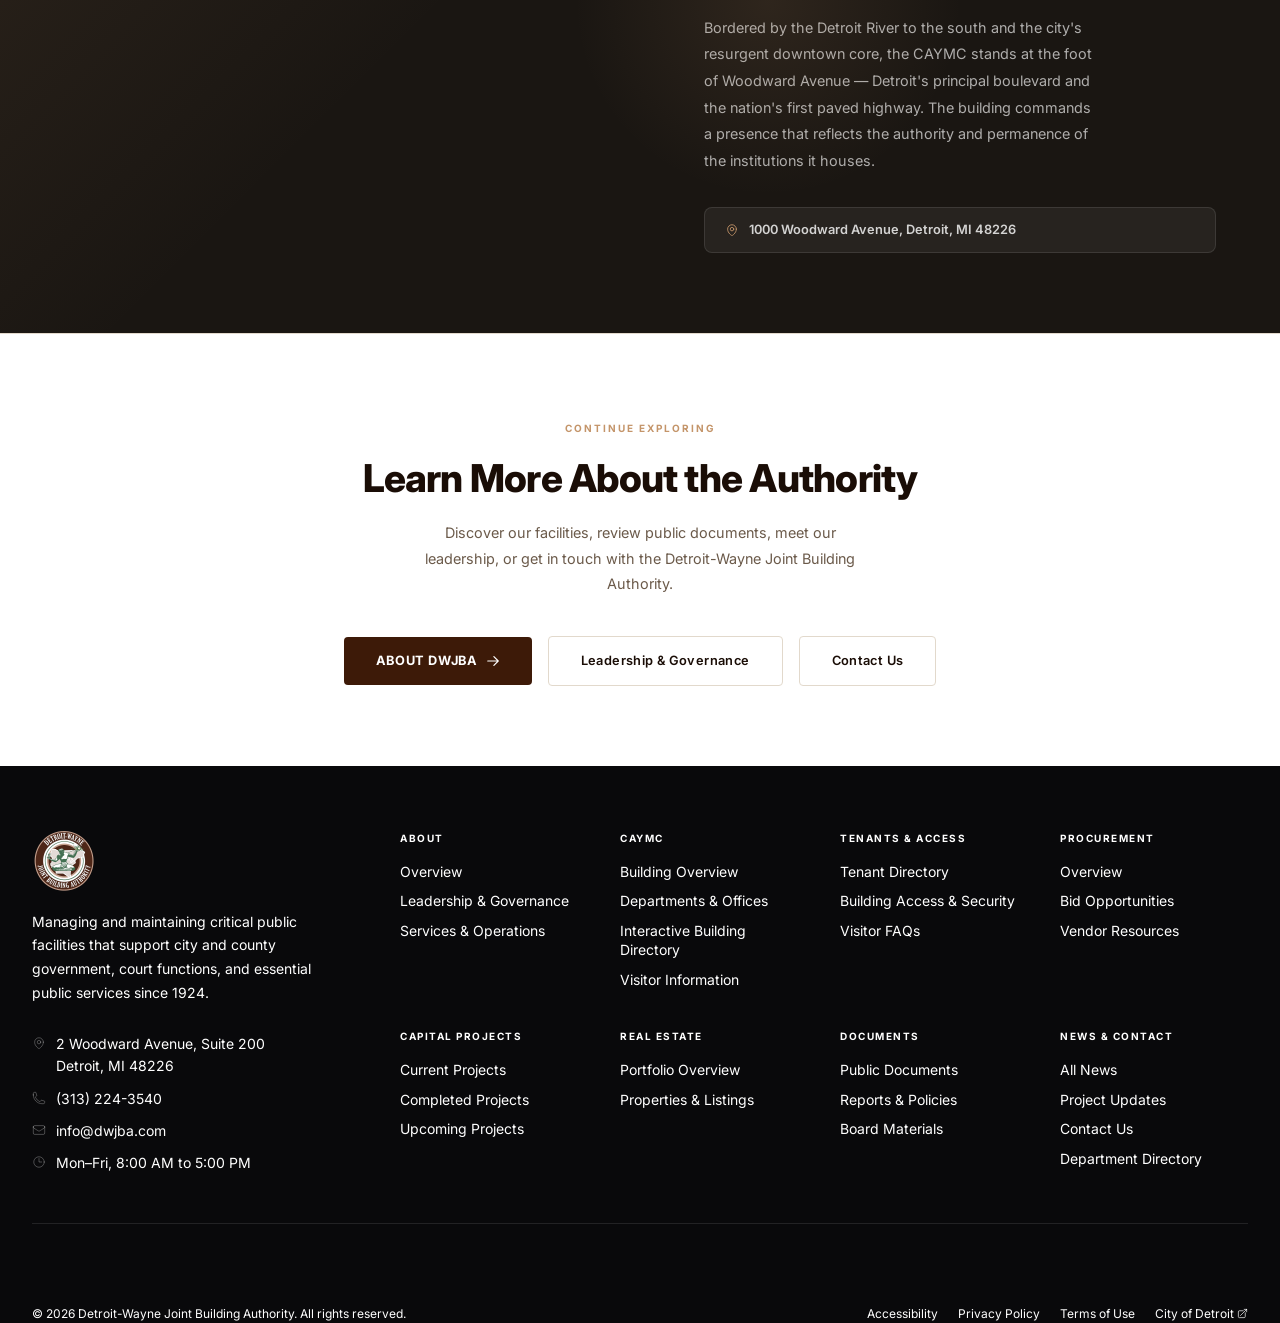
==== commit 3e0a708a: "About page round 3: horizontal scroll collage, visitor info cards, accent colors, watermark-free ima" ====
--- a/about.html
+++ b/about.html
@@ -25,7 +25,7 @@
       --fg: #1a0d06;
       --muted: #6b5a4a;
       --border: #e2d9cc;
-      --section-alt: #f9f7f4;
+      --section-alt: #f0e8dc;
       --zinc-50: #fafafa;
       --zinc-100: #f4f4f5;
       --zinc-950: #09090b;
@@ -402,7 +402,7 @@
     .hero-stat-num {
       font-size: 1.75rem;
       font-weight: 900;
-      color: var(--brown);
+      color: var(--green);
       letter-spacing: -0.03em;
       line-height: 1;
       margin-bottom: .35rem;
@@ -435,10 +435,10 @@
       font-weight: 700;
       letter-spacing: .2em;
       text-transform: uppercase;
-      color: var(--tan);
+      color: var(--green);
       margin-bottom: 2.5rem;
       padding-bottom: .75rem;
-      border-bottom: 2px solid var(--tan);
+      border-bottom: 2px solid var(--green);
     }
     .about-story-cols {
       display: grid;
@@ -458,11 +458,11 @@
     }
 
     /* ═══════════════════════════════════════════════════════
-       SECTION 3: Image Collage — 6 images, B&W, creative layout
+       SECTION 3: Image Collage — Horizontal scroll, urban creative
     ═══════════════════════════════════════════════════════ */
     .about-collage {
       background: var(--zinc-950);
-      padding: 5rem 0;
+      padding: 4rem 0;
       overflow: hidden;
     }
     .collage-header {
@@ -472,7 +472,7 @@
       display: flex;
       align-items: flex-end;
       justify-content: space-between;
-      margin-bottom: 3rem;
+      margin-bottom: 2.5rem;
       flex-wrap: wrap;
       gap: 1rem;
     }
@@ -482,58 +482,75 @@
       color: white;
       letter-spacing: -0.02em;
     }
-    .collage-header p {
-      font-size: .8rem;
-      color: rgba(255,255,255,.45);
-      letter-spacing: .1em;
-      text-transform: uppercase;
-      font-weight: 600;
-    }
-
-    .collage-grid {
-      max-width: 1280px;
-      margin: 0 auto;
+    .collage-nav {
+      display: flex;
+      align-items: center;
+      gap: .5rem;
+    }
+    .collage-nav button {
+      width: 40px;
+      height: 40px;
+      border-radius: 50%;
+      border: 1.5px solid rgba(255,255,255,.2);
+      background: transparent;
+      color: white;
+      cursor: pointer;
+      display: flex;
+      align-items: center;
+      justify-content: center;
+      transition: border-color .25s, background .25s;
+    }
+    .collage-nav button:hover {
+      border-color: var(--tan);
+      background: rgba(255,255,255,.06);
+    }
+    .collage-nav button svg { width: 16px; height: 16px; }
+
+    .collage-track-wrap {
+      position: relative;
+      overflow: hidden;
+    }
+    .collage-track {
+      display: flex;
+      gap: 6px;
       padding: 0 2rem;
-      display: grid;
-      grid-template-columns: repeat(2, 1fr);
-      grid-template-rows: auto auto;
-      gap: 6px;
-    }
-    @media (min-width:768px) {
-      .collage-grid {
-        grid-template-columns: repeat(3, 1fr);
-        grid-template-rows: 280px 280px;
-      }
-    }
+      overflow-x: auto;
+      scroll-behavior: smooth;
+      scrollbar-width: none;
+      -ms-overflow-style: none;
+      cursor: grab;
+    }
+    .collage-track::-webkit-scrollbar { display: none; }
+    .collage-track.grabbing { cursor: grabbing; }
 
     .collage-item {
       position: relative;
       overflow: hidden;
-      border-radius: 3px;
+      border-radius: 4px;
+      flex-shrink: 0;
+      width: 360px;
+      height: 280px;
       cursor: pointer;
-      min-height: 180px;
-    }
-    @media (min-width:768px) {
-      .collage-item:first-child {
-        grid-row: 1 / 3;
-        min-height: auto;
-      }
     }
     .collage-item img {
       width: 100%;
       height: 100%;
       object-fit: cover;
-      filter: grayscale(1) contrast(1.05);
-      transition: filter .5s cubic-bezier(.25,.46,.45,.94), transform .55s cubic-bezier(.25,.46,.45,.94);
+      transition: transform .55s cubic-bezier(.25,.46,.45,.94);
+    }
+    .collage-item.bw img {
+      filter: grayscale(1) contrast(1.1);
+    }
+    .collage-item.bw:hover img {
+      filter: grayscale(.3) contrast(1);
     }
     .collage-item:hover img {
-      filter: grayscale(0) contrast(1);
       transform: scale(1.06);
     }
     .collage-item-overlay {
       position: absolute;
       inset: 0;
-      background: linear-gradient(to top, rgba(0,0,0,.55) 0%, transparent 50%);
+      background: linear-gradient(to top, rgba(0,0,0,.6) 0%, transparent 50%);
       opacity: 0;
       transition: opacity .4s;
     }
@@ -557,117 +574,138 @@
       opacity: 1;
       transform: translateY(0);
     }
+    /* Progress bar */
+    .collage-progress {
+      max-width: 1280px;
+      margin: 1.5rem auto 0;
+      padding: 0 2rem;
+    }
+    .collage-progress-bar {
+      height: 2px;
+      background: rgba(255,255,255,.1);
+      border-radius: 1px;
+      overflow: hidden;
+    }
+    .collage-progress-fill {
+      height: 100%;
+      background: var(--tan);
+      border-radius: 1px;
+      width: 30%;
+      transition: width .2s;
+    }
 
 
     /* ═══════════════════════════════════════════════════════
-       SECTION 4: Building Information — Creative editorial
+       SECTION 4: Visitor Information — Public-facing essentials
     ═══════════════════════════════════════════════════════ */
-    .about-info {
+    .visitor-info {
       background: white;
-      overflow: hidden;
-    }
-    .about-info-inner {
+      padding: 5rem 0;
+    }
+    .visitor-info-inner {
       max-width: 1280px;
       margin: 0 auto;
-      display: grid;
-      grid-template-columns: 1fr;
-    }
-    @media (min-width:900px) {
-      .about-info-inner {
-        grid-template-columns: 1fr 1fr;
-      }
-    }
-
-    /* Left: Large feature stat */
-    .info-feature {
-      background: var(--brown);
-      color: white;
-      padding: 4rem 3rem;
-      display: flex;
-      flex-direction: column;
-      justify-content: center;
-      position: relative;
-      overflow: hidden;
-    }
-    .info-feature::before {
-      content: '';
-      position: absolute;
-      top: -40%;
-      right: -30%;
-      width: 70%;
-      height: 140%;
-      background: radial-gradient(circle, rgba(196,149,106,.15) 0%, transparent 70%);
-      pointer-events: none;
-    }
-    .info-feature-eyebrow {
+      padding: 0 2rem;
+    }
+    .visitor-info-header {
+      text-align: center;
+      margin-bottom: 4rem;
+    }
+    .visitor-info-header .vi-eyebrow {
+      display: inline-block;
       font-size: 10px;
       font-weight: 700;
       letter-spacing: .2em;
       text-transform: uppercase;
-      color: var(--tan);
-      margin-bottom: 2rem;
-    }
-    .info-feature-num {
-      font-size: clamp(4rem, 8vw, 7rem);
-      font-weight: 900;
-      line-height: .9;
-      letter-spacing: -0.04em;
+      color: var(--green);
+      margin-bottom: 1rem;
+    }
+    .visitor-info-header h2 {
+      font-size: clamp(1.75rem, 3vw, 2.5rem);
+      font-weight: 800;
+      letter-spacing: -0.02em;
+      color: var(--fg);
       margin-bottom: .75rem;
     }
-    .info-feature-unit {
+    .visitor-info-header p {
+      font-size: .9rem;
+      color: var(--muted);
+      max-width: 52ch;
+      margin: 0 auto;
+      line-height: 1.7;
+    }
+
+    .vi-grid {
+      display: grid;
+      grid-template-columns: 1fr;
+      gap: 1.5rem;
+    }
+    @media (min-width:768px) {
+      .vi-grid {
+        grid-template-columns: repeat(2, 1fr);
+      }
+    }
+    @media (min-width:1024px) {
+      .vi-grid {
+        grid-template-columns: repeat(3, 1fr);
+      }
+    }
+
+    .vi-card {
+      background: var(--section-alt);
+      border-radius: 12px;
+      padding: 2rem;
+      border: 1px solid var(--border);
+      transition: box-shadow .3s, transform .3s;
+    }
+    .vi-card:hover {
+      box-shadow: 0 8px 32px rgba(0,0,0,.08);
+      transform: translateY(-2px);
+    }
+    .vi-card-icon {
+      width: 44px;
+      height: 44px;
+      border-radius: 10px;
+      display: flex;
+      align-items: center;
+      justify-content: center;
+      margin-bottom: 1.25rem;
+    }
+    .vi-card-icon svg { width: 20px; height: 20px; }
+    .vi-card-icon.icon-brown { background: var(--brown); color: white; }
+    .vi-card-icon.icon-green { background: var(--green); color: white; }
+    .vi-card-icon.icon-tan { background: var(--tan); color: white; }
+
+    .vi-card h3 {
       font-size: 1rem;
-      font-weight: 500;
-      color: rgba(255,255,255,.6);
-      margin-bottom: 2.5rem;
-    }
-    .info-feature-detail {
-      font-size: .875rem;
-      line-height: 1.8;
-      color: rgba(255,255,255,.7);
-      max-width: 36ch;
-    }
-
-    /* Right: Data items */
-    .info-data {
-      padding: 4rem 3rem;
-      display: flex;
-      flex-direction: column;
-      justify-content: center;
-    }
-    .info-data-title {
-      font-size: 10px;
-      font-weight: 700;
-      letter-spacing: .2em;
-      text-transform: uppercase;
-      color: var(--tan);
-      margin-bottom: 2.5rem;
-      padding-bottom: .75rem;
-      border-bottom: 2px solid var(--tan);
-      display: inline-block;
-      align-self: flex-start;
-    }
-
-    .info-row {
-      display: flex;
-      justify-content: space-between;
-      align-items: baseline;
-      padding: 1.25rem 0;
-      border-bottom: 1px solid var(--border);
-    }
-    .info-row:last-child { border-bottom: none; }
-    .info-row-label {
-      font-size: .8rem;
-      font-weight: 600;
-      letter-spacing: .05em;
-      text-transform: uppercase;
-      color: var(--muted);
-    }
-    .info-row-value {
-      font-size: 1.05rem;
       font-weight: 700;
       color: var(--fg);
-      text-align: right;
-    }
+      margin-bottom: .75rem;
+    }
+    .vi-card p {
+      font-size: .85rem;
+      line-height: 1.75;
+      color: var(--muted);
+      margin-bottom: 0;
+    }
+    .vi-card p strong {
+      color: var(--fg);
+      font-weight: 600;
+    }
+    .vi-card-link {
+      display: inline-flex;
+      align-items: center;
+      gap: .35rem;
+      margin-top: 1rem;
+      font-size: .8rem;
+      font-weight: 700;
+      color: var(--green);
+      text-transform: uppercase;
+      letter-spacing: .05em;
+      transition: gap .2s;
+    }
+    .vi-card:hover .vi-card-link { gap: .6rem; }
+    .vi-card-link svg { width: 14px; height: 14px; }
 
 
     /* ═══════════════════════════════════════════════════════
@@ -779,10 +817,10 @@
     }
 
     /* ═══════════════════════════════════════════════════════
-       SECTION 6: CTA
+       SECTION 6: CTA — White background per user directive
     ═══════════════════════════════════════════════════════ */
     .about-cta {
-      background: var(--section-alt);
+      background: #ffffff;
       border-top: 1px solid var(--border);
     }
     .about-cta-inner {
@@ -1084,89 +1122,166 @@
 
 
 <!-- ═══════════════════════════════════════════════════════
-     SECTION 3: IMAGE COLLAGE — 6 images, B&W creative
+     SECTION 3: IMAGE COLLAGE — Horizontal scroll, urban creative
 ═══════════════════════════════════════════════════════ -->
 <section class="about-collage">
   <div class="collage-header fade-up">
     <h2>Through the Decades</h2>
-    <p>Hover to reveal</p>
+    <div class="collage-nav">
+      <button id="collagePrev" aria-label="Previous">
+        <svg xmlns="http://www.w3.org/2000/svg" fill="none" viewBox="0 0 24 24" stroke-width="2" stroke="currentColor"><path stroke-linecap="round" stroke-linejoin="round" d="M15.75 19.5 8.25 12l7.5-7.5" /></svg>
+      </button>
+      <button id="collageNext" aria-label="Next">
+        <svg xmlns="http://www.w3.org/2000/svg" fill="none" viewBox="0 0 24 24" stroke-width="2" stroke="currentColor"><path stroke-linecap="round" stroke-linejoin="round" d="m8.25 4.5 7.5 7.5-7.5 7.5" /></svg>
+      </button>
+    </div>
   </div>
-  <div class="collage-grid">
-    <div class="collage-item fade-up">
-      <img src="images/caymc-buildingsdb.jpg" alt="CAYMC full exterior view" loading="lazy" />
-      <div class="collage-item-overlay"></div>
-      <div class="collage-item-label">Full Exterior</div>
-    </div>
-    <div class="collage-item fade-up" style="transition-delay:.06s">
-      <img src="images/caymc-hines-1.jpg" alt="CAYMC from Woodward Avenue" loading="lazy" />
-      <div class="collage-item-overlay"></div>
-      <div class="collage-item-label">Woodward Facade</div>
-    </div>
-    <div class="collage-item fade-up" style="transition-delay:.12s">
-      <img src="images/caymc-1957-exterior.jpg" alt="CAYMC 1957 Exterior" loading="lazy" />
-      <div class="collage-item-overlay"></div>
-      <div class="collage-item-label">1957 Exterior</div>
-    </div>
-    <div class="collage-item fade-up" style="transition-delay:.18s">
-      <img src="images/caymc-construction.jpg" alt="CAYMC Under Construction ca.1953" loading="lazy" />
-      <div class="collage-item-overlay"></div>
-      <div class="collage-item-label">Construction ca. 1953</div>
-    </div>
-    <div class="collage-item fade-up" style="transition-delay:.24s">
-      <img src="images/caymc-pano-exterior.jpg" alt="CAYMC Panoramic View" loading="lazy" />
-      <div class="collage-item-overlay"></div>
-      <div class="collage-item-label">Panoramic View</div>
-    </div>
-    <div class="collage-item fade-up" style="transition-delay:.30s">
-      <img src="images/caymc-snow.jpg" alt="CAYMC Winter Scene" loading="lazy" />
-      <div class="collage-item-overlay"></div>
-      <div class="collage-item-label">Winter on Woodward</div>
-    </div>
+  <div class="collage-track-wrap">
+    <div class="collage-track" id="collageTrack">
+      <div class="collage-item bw">
+        <img src="images/caymc-construction.jpg" alt="CAYMC Under Construction ca.1953" loading="lazy" />
+        <div class="collage-item-overlay"></div>
+        <div class="collage-item-label">Construction ca. 1953</div>
+      </div>
+      <div class="collage-item">
+        <img src="images/caymc-hines-1.jpg" alt="CAYMC Woodward Facade" loading="lazy" />
+        <div class="collage-item-overlay"></div>
+        <div class="collage-item-label">Woodward Facade</div>
+      </div>
+      <div class="collage-item bw">
+        <img src="images/caymc-1957-exterior.jpg" alt="CAYMC 1957 Exterior" loading="lazy" />
+        <div class="collage-item-overlay"></div>
+        <div class="collage-item-label">1957 Exterior</div>
+      </div>
+      <div class="collage-item">
+        <img src="images/spirit-night-close.jpg" alt="Spirit of Detroit & CAYMC" loading="lazy" />
+        <div class="collage-item-overlay"></div>
+        <div class="collage-item-label">Spirit of Detroit</div>
+      </div>
+      <div class="collage-item bw">
+        <img src="images/caymc-pano-exterior.jpg" alt="CAYMC Panoramic View" loading="lazy" />
+        <div class="collage-item-overlay"></div>
+        <div class="collage-item-label">Panoramic View</div>
+      </div>
+      <div class="collage-item">
+        <img src="images/caymc-snow.jpg" alt="CAYMC Winter Scene" loading="lazy" />
+        <div class="collage-item-overlay"></div>
+        <div class="collage-item-label">Winter on Woodward</div>
+      </div>
+      <div class="collage-item bw">
+        <img src="images/caymc-buildingsdb.jpg" alt="CAYMC Full Exterior" loading="lazy" />
+        <div class="collage-item-overlay"></div>
+        <div class="collage-item-label">Full Exterior</div>
+      </div>
+      <div class="collage-item">
+        <img src="images/caymc-hines-2.jpg" alt="CAYMC Aerial View" loading="lazy" />
+        <div class="collage-item-overlay"></div>
+        <div class="collage-item-label">Aerial View</div>
+      </div>
+    </div>
+  </div>
+  <div class="collage-progress">
+    <div class="collage-progress-bar"><div class="collage-progress-fill" id="collageFill"></div></div>
   </div>
 </section>
 
 
 <!-- ═══════════════════════════════════════════════════════
-     SECTION 4: BUILDING INFORMATION — Creative split layout
+     SECTION 4: VISITOR INFORMATION — Public-facing essentials
 ═══════════════════════════════════════════════════════ -->
-<section class="about-info">
-  <div class="about-info-inner">
-    <div class="info-feature fade-up">
-      <div class="info-feature-eyebrow">At a Glance</div>
-      <div class="info-feature-num">670,000</div>
-      <div class="info-feature-unit">Total Square Feet</div>
-      <p class="info-feature-detail">One of the largest municipal complexes in the Midwest, anchoring Detroit's civic core at the foot of Woodward Avenue since 1955.</p>
-    </div>
-    <div class="info-data fade-up" style="transition-delay:.1s">
-      <span class="info-data-title">Building Data</span>
-      <div class="info-row">
-        <span class="info-row-label">Year Completed</span>
-        <span class="info-row-value">1955</span>
-      </div>
-      <div class="info-row">
-        <span class="info-row-label">Architect</span>
-        <span class="info-row-value">Harley, Ellington &amp; Day</span>
-      </div>
-      <div class="info-row">
-        <span class="info-row-label">Height</span>
-        <span class="info-row-value">19 Stories</span>
-      </div>
-      <div class="info-row">
-        <span class="info-row-label">Jurisdiction</span>
-        <span class="info-row-value">City of Detroit &amp; Wayne County</span>
-      </div>
-      <div class="info-row">
-        <span class="info-row-label">Primary Use</span>
-        <span class="info-row-value">Government &amp; Judicial</span>
-      </div>
-      <div class="info-row">
-        <span class="info-row-label">Annual Visitors</span>
-        <span class="info-row-value">500,000+</span>
-      </div>
-      <div class="info-row">
-        <span class="info-row-label">Active Tenants</span>
-        <span class="info-row-value">40+ Departments</span>
-      </div>
+<section class="visitor-info">
+  <div class="visitor-info-inner">
+    <div class="visitor-info-header fade-up">
+      <span class="vi-eyebrow">Visitor Information</span>
+      <h2>Plan Your Visit</h2>
+      <p>Everything you need to know before visiting the Coleman A. Young Municipal Center.</p>
+    </div>
+    <div class="vi-grid">
+
+      <!-- Address & Hours -->
+      <div class="vi-card fade-up">
+        <div class="vi-card-icon icon-brown">
+          <svg xmlns="http://www.w3.org/2000/svg" fill="none" viewBox="0 0 24 24" stroke-width="1.5" stroke="currentColor"><path stroke-linecap="round" stroke-linejoin="round" d="M12 6v6h4.5m4.5 0a9 9 0 1 1-18 0 9 9 0 0 1 18 0Z" /></svg>
+        </div>
+        <h3>Address &amp; Hours</h3>
+        <p>
+          <strong>1000 Woodward Avenue</strong><br>
+          Detroit, MI 48226<br><br>
+          <strong>Monday – Friday</strong><br>
+          8:00 AM – 5:00 PM<br><br>
+          <strong>Closed</strong> weekends &amp; government holidays
+        </p>
+      </div>
+
+      <!-- Security & Access -->
+      <div class="vi-card fade-up" style="transition-delay:.08s">
+        <div class="vi-card-icon icon-green">
+          <svg xmlns="http://www.w3.org/2000/svg" fill="none" viewBox="0 0 24 24" stroke-width="1.5" stroke="currentColor"><path stroke-linecap="round" stroke-linejoin="round" d="M9 12.75 11.25 15 15 9.75m-3-7.036A11.959 11.959 0 0 1 3.598 6 11.99 11.99 0 0 0 3 9.749c0 5.592 3.824 10.29 9 11.623 5.176-1.332 9-6.03 9-11.622 0-1.31-.21-2.571-.598-3.751h-.152c-3.196 0-6.1-1.248-8.25-3.285Z" /></svg>
+        </div>
+        <h3>Security &amp; Access</h3>
+        <p>
+          All visitors must pass through <strong>security screening</strong> at building entry points. Valid government-issued photo ID is required.<br><br>
+          No weapons, sharp objects, or prohibited items. Bags and personal items are subject to X-ray screening.
+        </p>
+      </div>
+
+      <!-- 36th District Court -->
+      <div class="vi-card fade-up" style="transition-delay:.16s">
+        <div class="vi-card-icon icon-tan">
+          <svg xmlns="http://www.w3.org/2000/svg" fill="none" viewBox="0 0 24 24" stroke-width="1.5" stroke="currentColor"><path stroke-linecap="round" stroke-linejoin="round" d="M12 3v17.25m0 0c-1.472 0-2.882.265-4.185.75M12 20.25c1.472 0 2.882.265 4.185.75M18.75 4.97A48.416 48.416 0 0 0 12 4.5c-2.291 0-4.545.16-6.75.47m13.5 0c1.01.143 2.01.317 3 .52m-3-.52 2.62 10.726c.122.499-.106 1.028-.589 1.202a5.988 5.988 0 0 1-2.031.352 5.988 5.988 0 0 1-2.031-.352c-.483-.174-.711-.703-.59-1.202L18.75 4.971Zm-16.5.52c.99-.203 1.99-.377 3-.52m0 0 2.62 10.726c.122.499-.106 1.028-.589 1.202a5.989 5.989 0 0 1-2.031.352 5.989 5.989 0 0 1-2.031-.352c-.483-.174-.711-.703-.59-1.202L5.25 4.971Z" /></svg>
+        </div>
+        <h3>36th District Court</h3>
+        <p>
+          <strong>Court hours:</strong> 8:00 AM – 4:30 PM<br>
+          Traffic, criminal, and civil divisions<br><br>
+          Arrive at least <strong>30 minutes early</strong> for scheduled hearings. Court calendars available at <strong>36thdistrictcourt.org</strong>
+        </p>
+      </div>
+
+      <!-- Parking -->
+      <div class="vi-card fade-up" style="transition-delay:.24s">
+        <div class="vi-card-icon icon-brown">
+          <svg xmlns="http://www.w3.org/2000/svg" fill="none" viewBox="0 0 24 24" stroke-width="1.5" stroke="currentColor"><path stroke-linecap="round" stroke-linejoin="round" d="M8.25 18.75a1.5 1.5 0 0 1-3 0m3 0a1.5 1.5 0 0 0-3 0m3 0h6m-9 0H3.375a1.125 1.125 0 0 1-1.125-1.125V14.25m17.25 4.5a1.5 1.5 0 0 1-3 0m3 0a1.5 1.5 0 0 0-3 0m3 0H21M3.375 14.25h-.375a3 3 0 0 1-3-3V8.25m0 0h22.5M0 8.25v-.75A2.25 2.25 0 0 1 2.25 5.25h15c.621 0 1.184.252 1.59.66l3.455 3.455a2.25 2.25 0 0 1 .66 1.59V18a.75.75 0 0 1-.75.75" /></svg>
+        </div>
+        <h3>Parking</h3>
+        <p>
+          Multiple parking structures and surface lots available within walking distance of the building.<br><br>
+          <strong>Metered street parking</strong> available along Woodward Avenue and surrounding blocks.
+        </p>
+      </div>
+
+      <!-- Building Directory -->
+      <div class="vi-card fade-up" style="transition-delay:.32s">
+        <div class="vi-card-icon icon-green">
+          <svg xmlns="http://www.w3.org/2000/svg" fill="none" viewBox="0 0 24 24" stroke-width="1.5" stroke="currentColor"><path stroke-linecap="round" stroke-linejoin="round" d="M3.75 21h16.5M4.5 3h15M5.25 3v18m13.5-18v18M9 6.75h1.5m-1.5 3h1.5m-1.5 3h1.5m3-6H15m-1.5 3H15m-1.5 3H15M9 21v-3.375c0-.621.504-1.125 1.125-1.125h3.75c.621 0 1.125.504 1.125 1.125V21" /></svg>
+        </div>
+        <h3>Building Directory</h3>
+        <p>
+          Find departments, offices, and services across all 19 floors. Interactive floor-by-floor map with search functionality.
+        </p>
+        <a href="building-directory.html" class="vi-card-link">
+          View Interactive Directory
+          <svg xmlns="http://www.w3.org/2000/svg" fill="none" viewBox="0 0 24 24" stroke-width="2" stroke="currentColor"><path stroke-linecap="round" stroke-linejoin="round" d="M13.5 4.5 21 12m0 0-7.5 7.5M21 12H3" /></svg>
+        </a>
+      </div>
+
+      <!-- Contact -->
+      <div class="vi-card fade-up" style="transition-delay:.40s">
+        <div class="vi-card-icon icon-tan">
+          <svg xmlns="http://www.w3.org/2000/svg" fill="none" viewBox="0 0 24 24" stroke-width="1.5" stroke="currentColor"><path stroke-linecap="round" stroke-linejoin="round" d="M2.25 6.75c0 8.284 6.716 15 15 15h2.25a2.25 2.25 0 0 0 2.25-2.25v-1.372c0-.516-.351-.966-.852-1.091l-4.423-1.106c-.44-.11-.902.055-1.173.417l-.97 1.293c-.282.376-.769.542-1.21.38a12.035 12.035 0 0 1-7.143-7.143c-.162-.441.004-.928.38-1.21l1.293-.97c.363-.271.527-.734.417-1.173L6.963 3.102a1.125 1.125 0 0 0-1.091-.852H4.5A2.25 2.25 0 0 0 2.25 4.5v2.25Z" /></svg>
+        </div>
+        <h3>Contact &amp; General Inquiries</h3>
+        <p>
+          <strong>Phone:</strong> (313) 224-3540<br>
+          <strong>Email:</strong> info@dwjba.com<br><br>
+          For department-specific contacts, visit our full directory.
+        </p>
+        <a href="contact.html" class="vi-card-link">
+          Contact Us
+          <svg xmlns="http://www.w3.org/2000/svg" fill="none" viewBox="0 0 24 24" stroke-width="2" stroke="currentColor"><path stroke-linecap="round" stroke-linejoin="round" d="M13.5 4.5 21 12m0 0-7.5 7.5M21 12H3" /></svg>
+        </a>
+      </div>
+
     </div>
   </div>
 </section>
@@ -1309,6 +1424,39 @@
     });
   }, { threshold: 0.12 });
   document.querySelectorAll('.fade-up').forEach(el => io.observe(el));
+
+  // Collage horizontal scroll
+  const track = document.getElementById('collageTrack');
+  const fill = document.getElementById('collageFill');
+  const prevBtn = document.getElementById('collagePrev');
+  const nextBtn = document.getElementById('collageNext');
+
+  if (track) {
+    const scrollAmt = 380;
+    prevBtn.addEventListener('click', () => { track.scrollBy({ left: -scrollAmt, behavior: 'smooth' }); });
+    nextBtn.addEventListener('click', () => { track.scrollBy({ left: scrollAmt, behavior: 'smooth' }); });
+
+    // Progress bar
+    track.addEventListener('scroll', () => {
+      const pct = track.scrollLeft / (track.scrollWidth - track.clientWidth);
+      fill.style.width = Math.max(10, Math.min(100, pct * 100)) + '%';
+    });
+
+    // Drag to scroll
+    let isDrag = false, startX, startScroll;
+    track.addEventListener('mousedown', (e) => {
+      isDrag = true; startX = e.pageX; startScroll = track.scrollLeft;
+      track.classList.add('grabbing');
+    });
+    document.addEventListener('mousemove', (e) => {
+      if (!isDrag) return;
+      e.preventDefault();
+      track.scrollLeft = startScroll - (e.pageX - startX);
+    });
+    document.addEventListener('mouseup', () => {
+      isDrag = false; track.classList.remove('grabbing');
+    });
+  }
 </script>
 
 <!-- Chat widget -->
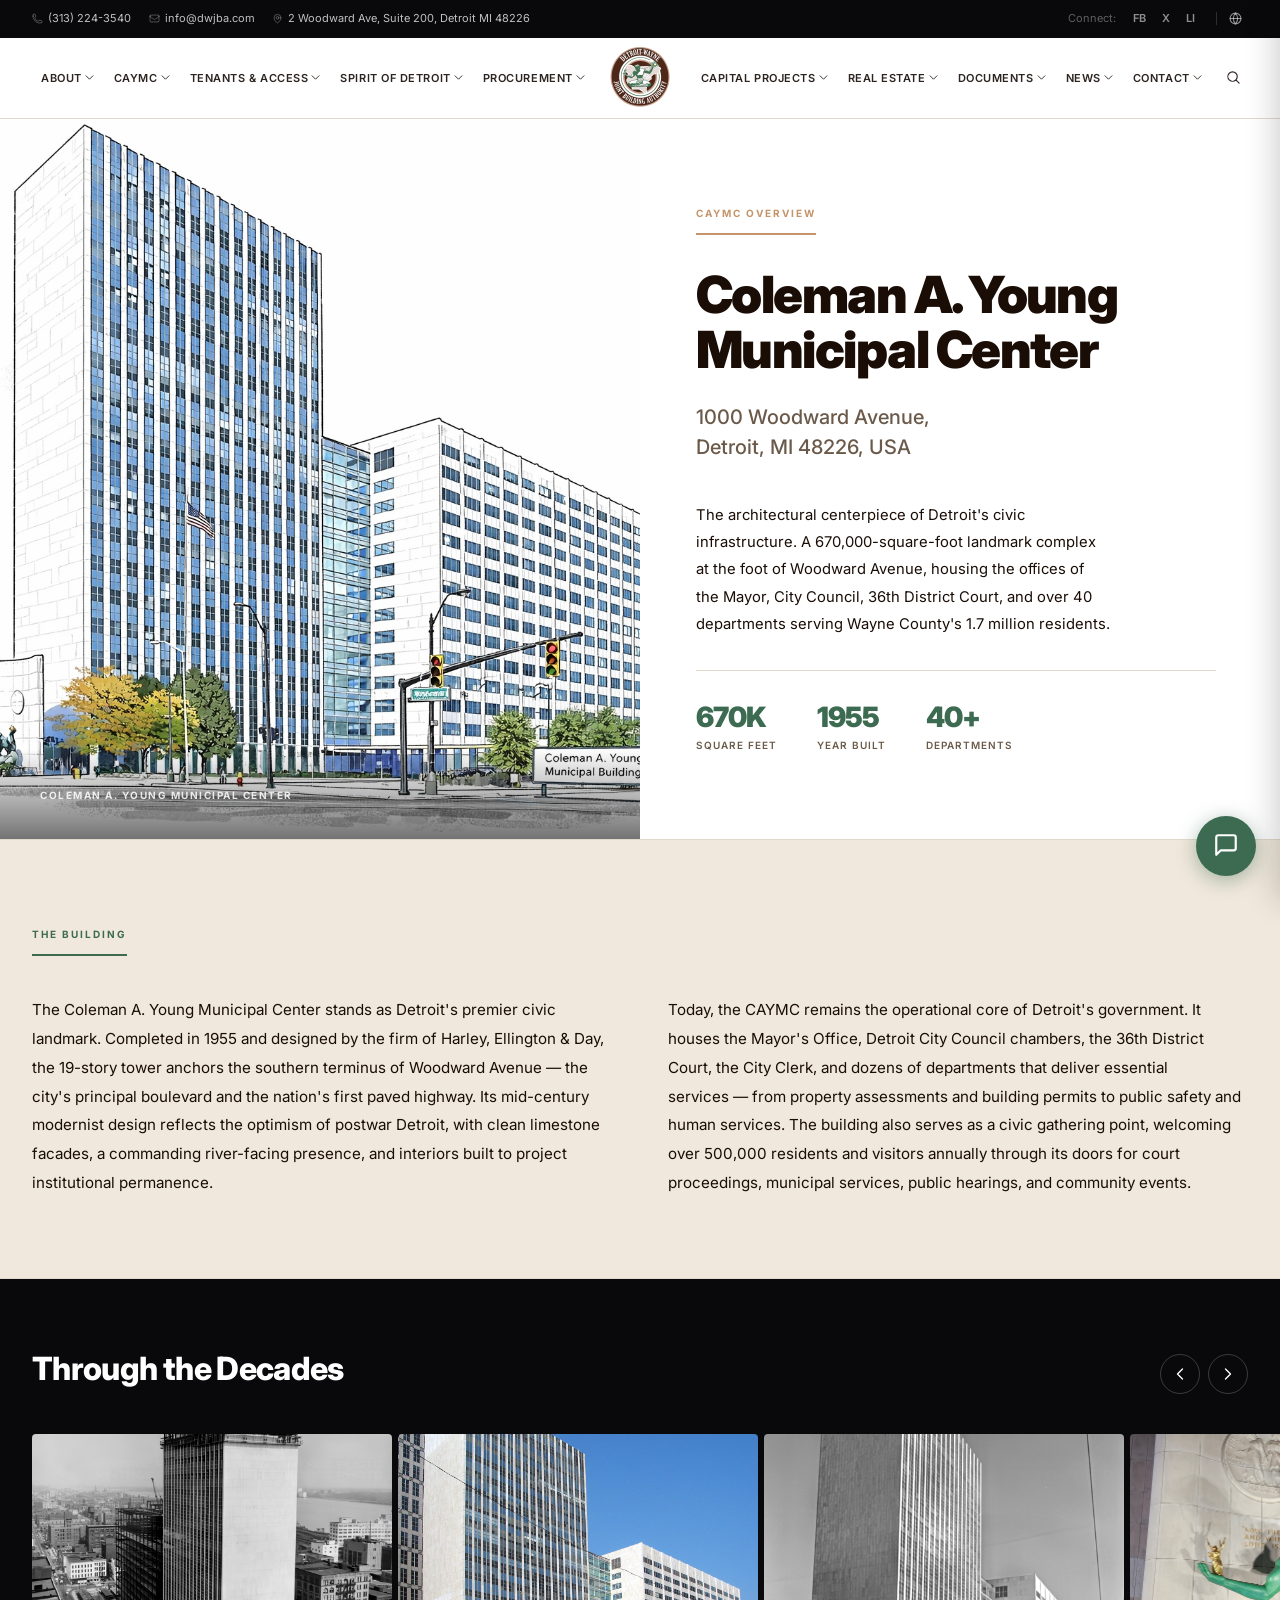
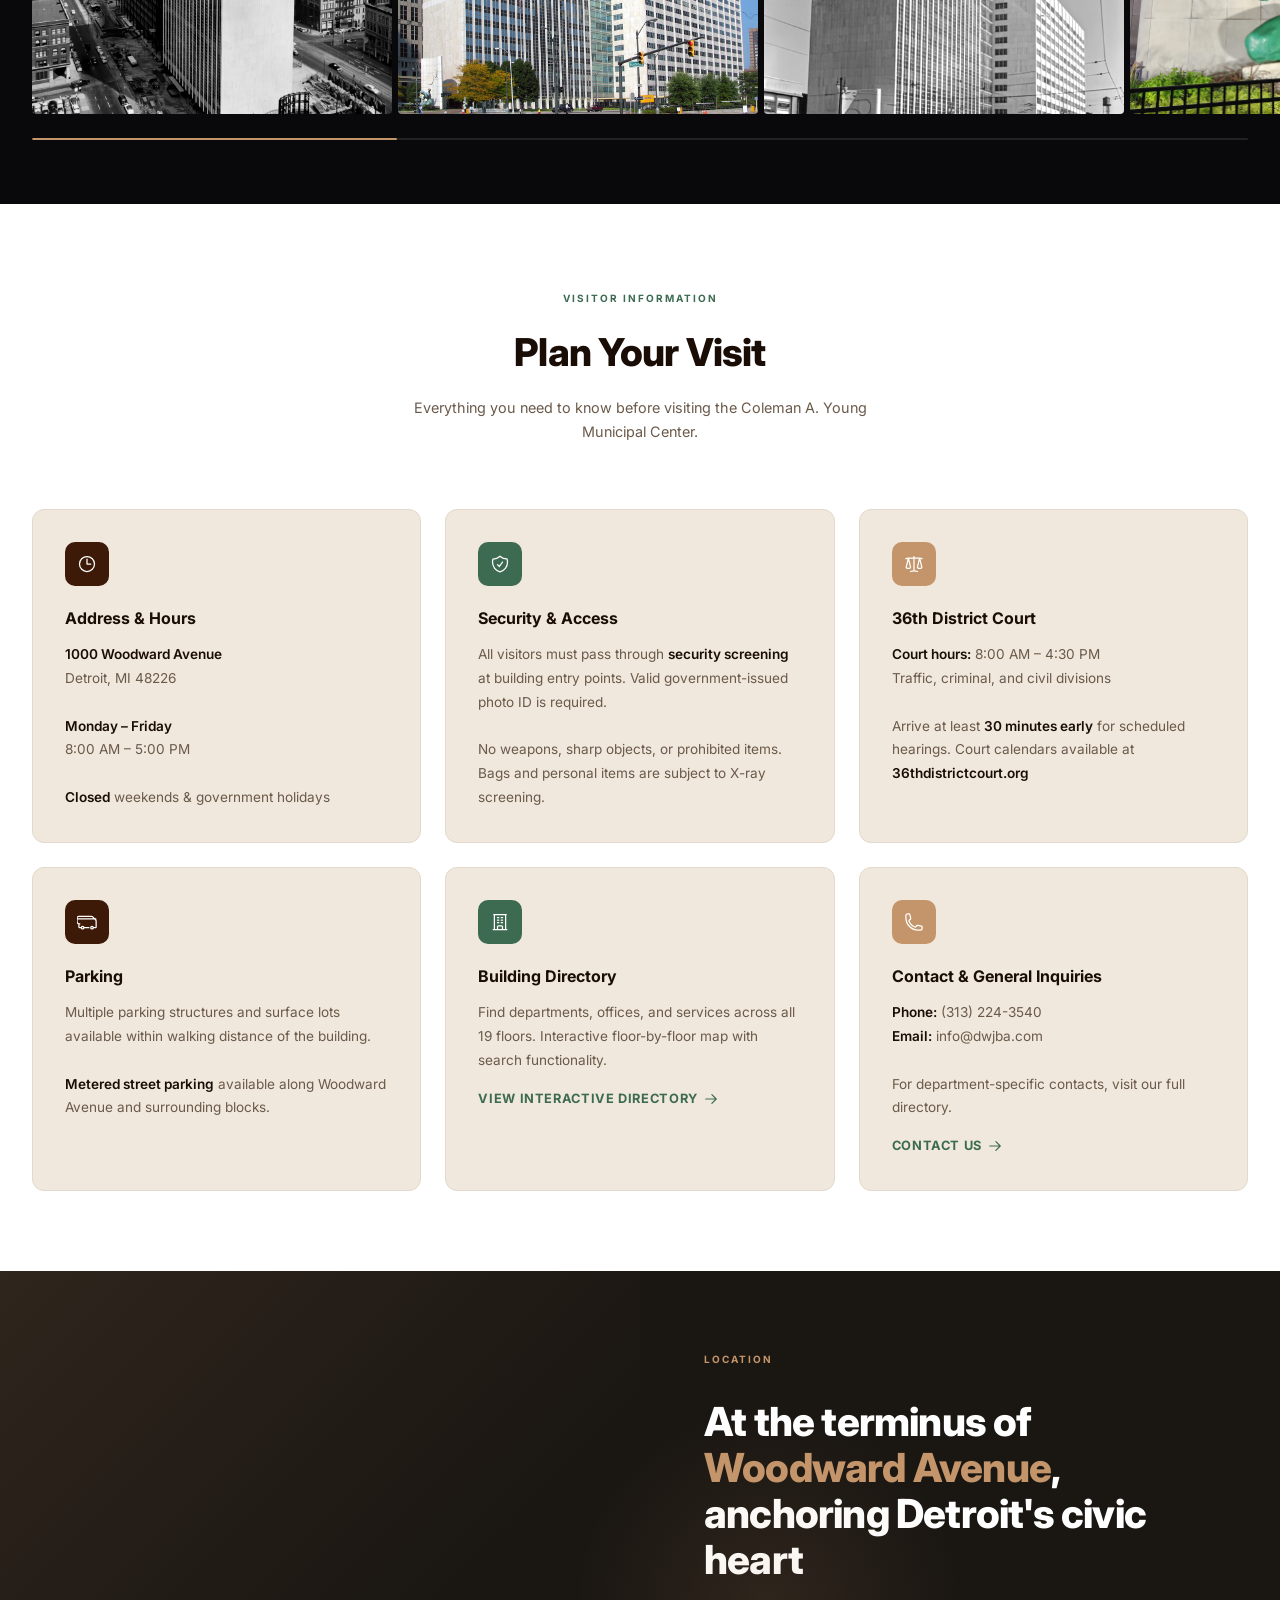
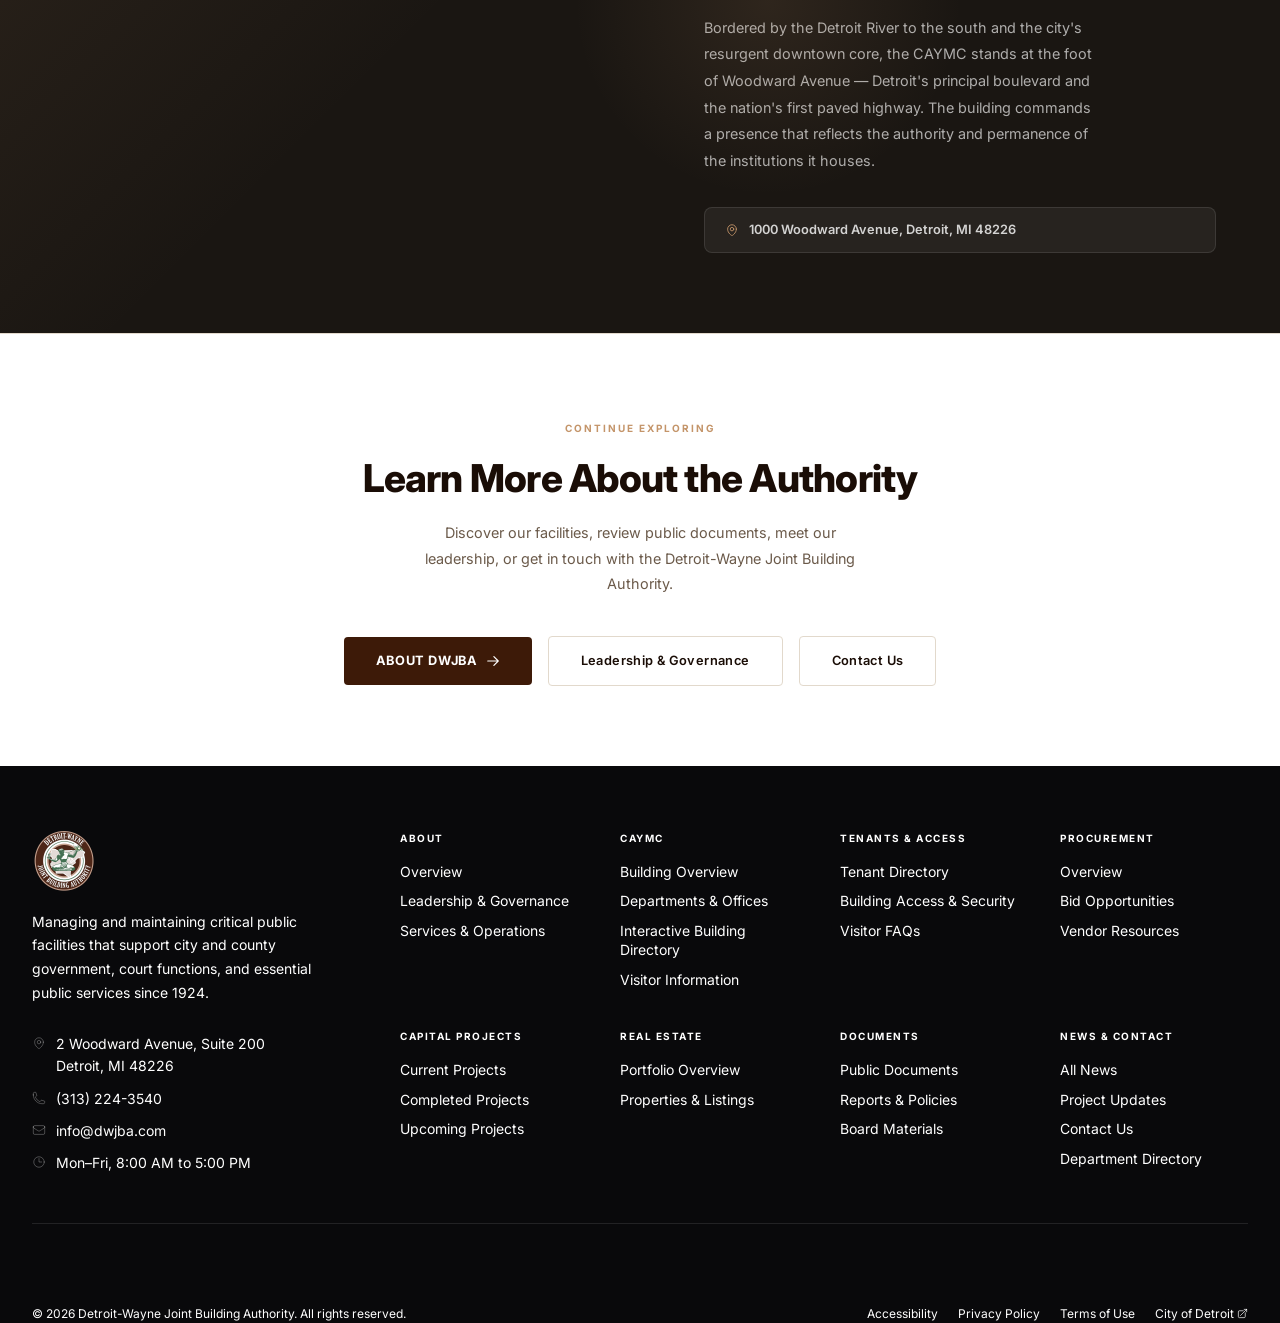
==== commit 0c368fdd: "Add Google Translate widget to all pages, brand-styled, mobile-responsive" ====
--- a/about.html
+++ b/about.html
@@ -69,6 +69,34 @@
     @media (min-width:640px){ .tb-connect { display:block; } }
     .topbar-right a { padding:3px 7px; border-radius:4px; font-weight:600; transition:color .15s, background .15s; }
     .topbar-right a:hover { color:white; background:rgba(255,255,255,.1); }
+
+    /* Google Translate Widget — Brand Styled */
+    .topbar-translate { display:flex; align-items:center; gap:6px; margin-left:12px; padding-left:12px; border-left:1px solid rgba(255,255,255,.15); }
+    .topbar-translate svg { width:13px; height:13px; color:rgba(255,255,255,.55); flex-shrink:0; }
+    #google_translate_element { line-height:1; }
+    #google_translate_element .goog-te-gadget { font-family:'Inter',sans-serif !important; color:transparent !important; font-size:0 !important; }
+    #google_translate_element .goog-te-gadget-simple { background:transparent !important; border:none !important; padding:0 !important; display:flex !important; align-items:center !important; cursor:pointer; }
+    #google_translate_element .goog-te-gadget-simple > span { display:flex !important; align-items:center !important; }
+    #google_translate_element .goog-te-gadget-simple a { color:rgba(255,255,255,.75) !important; font-size:11px !important; font-family:'Inter',sans-serif !important; font-weight:600 !important; letter-spacing:.03em; text-decoration:none !important; white-space:nowrap; }
+    #google_translate_element .goog-te-gadget-simple a span { color:rgba(255,255,255,.75) !important; font-size:11px !important; border:none !important; }
+    #google_translate_element .goog-te-gadget-simple:hover a,
+    #google_translate_element .goog-te-gadget-simple:hover a span { color:white !important; }
+    #google_translate_element .goog-te-gadget-icon { display:none !important; }
+    #google_translate_element img { display:none !important; }
+    .goog-te-menu-frame { box-shadow:0 8px 32px rgba(0,0,0,.18) !important; }
+    body > .skiptranslate { display:none !important; }
+    body { top:0 !important; }
+    /* Mobile: show only globe icon, hide text */
+    @media (max-width:639px) {
+      .topbar-translate { margin-left:8px; padding-left:8px; gap:0; }
+      #google_translate_element .goog-te-gadget-simple a span { font-size:0 !important; }
+      #google_translate_element .goog-te-gadget-simple a span:last-child { font-size:11px !important; }
+    }
+    /* Tablet: compact spacing */
+    @media (min-width:640px) and (max-width:1023px) {
+      .topbar-translate { margin-left:10px; padding-left:10px; }
+    }
+
 
     /* ═══════════════════════════════════════════════════════
        HEADER
@@ -938,6 +966,10 @@
       <a href="https://facebook.com" target="_blank" rel="noopener">FB</a>
       <a href="https://twitter.com" target="_blank" rel="noopener">X</a>
       <a href="https://linkedin.com" target="_blank" rel="noopener">LI</a>
+      <div class="topbar-translate">
+        <svg xmlns="http://www.w3.org/2000/svg" viewBox="0 0 24 24" fill="none" stroke="currentColor" stroke-width="2" stroke-linecap="round" stroke-linejoin="round"><circle cx="12" cy="12" r="10"/><path d="M2 12h20"/><path d="M12 2a15.3 15.3 0 0 1 4 10 15.3 15.3 0 0 1-4 10 15.3 15.3 0 0 1-4-10 15.3 15.3 0 0 1 4-10z"/></svg>
+        <div id="google_translate_element"></div>
+      </div>
     </div>
   </div>
 </div>
@@ -1462,5 +1494,19 @@
 <!-- Chat widget -->
 <script src="chat-widget.js"></script>
 
+
+<!-- Google Translate -->
+<script>
+function googleTranslateElementInit() {
+  new google.translate.TranslateElement({
+    pageLanguage: 'en',
+    includedLanguages: 'ar,bn,es,fr,hi,ja,ko,pl,pt,ro,so,sw,tl,ur,vi,zh-CN,zh-TW,am,my,ne,yo,hmn',
+    layout: google.translate.TranslateElement.InlineLayout.SIMPLE,
+    autoDisplay: false
+  }, 'google_translate_element');
+}
+</script>
+<script src="//translate.google.com/translate_a/element.js?cb=googleTranslateElementInit"></script>
+
 </body>
 </html>
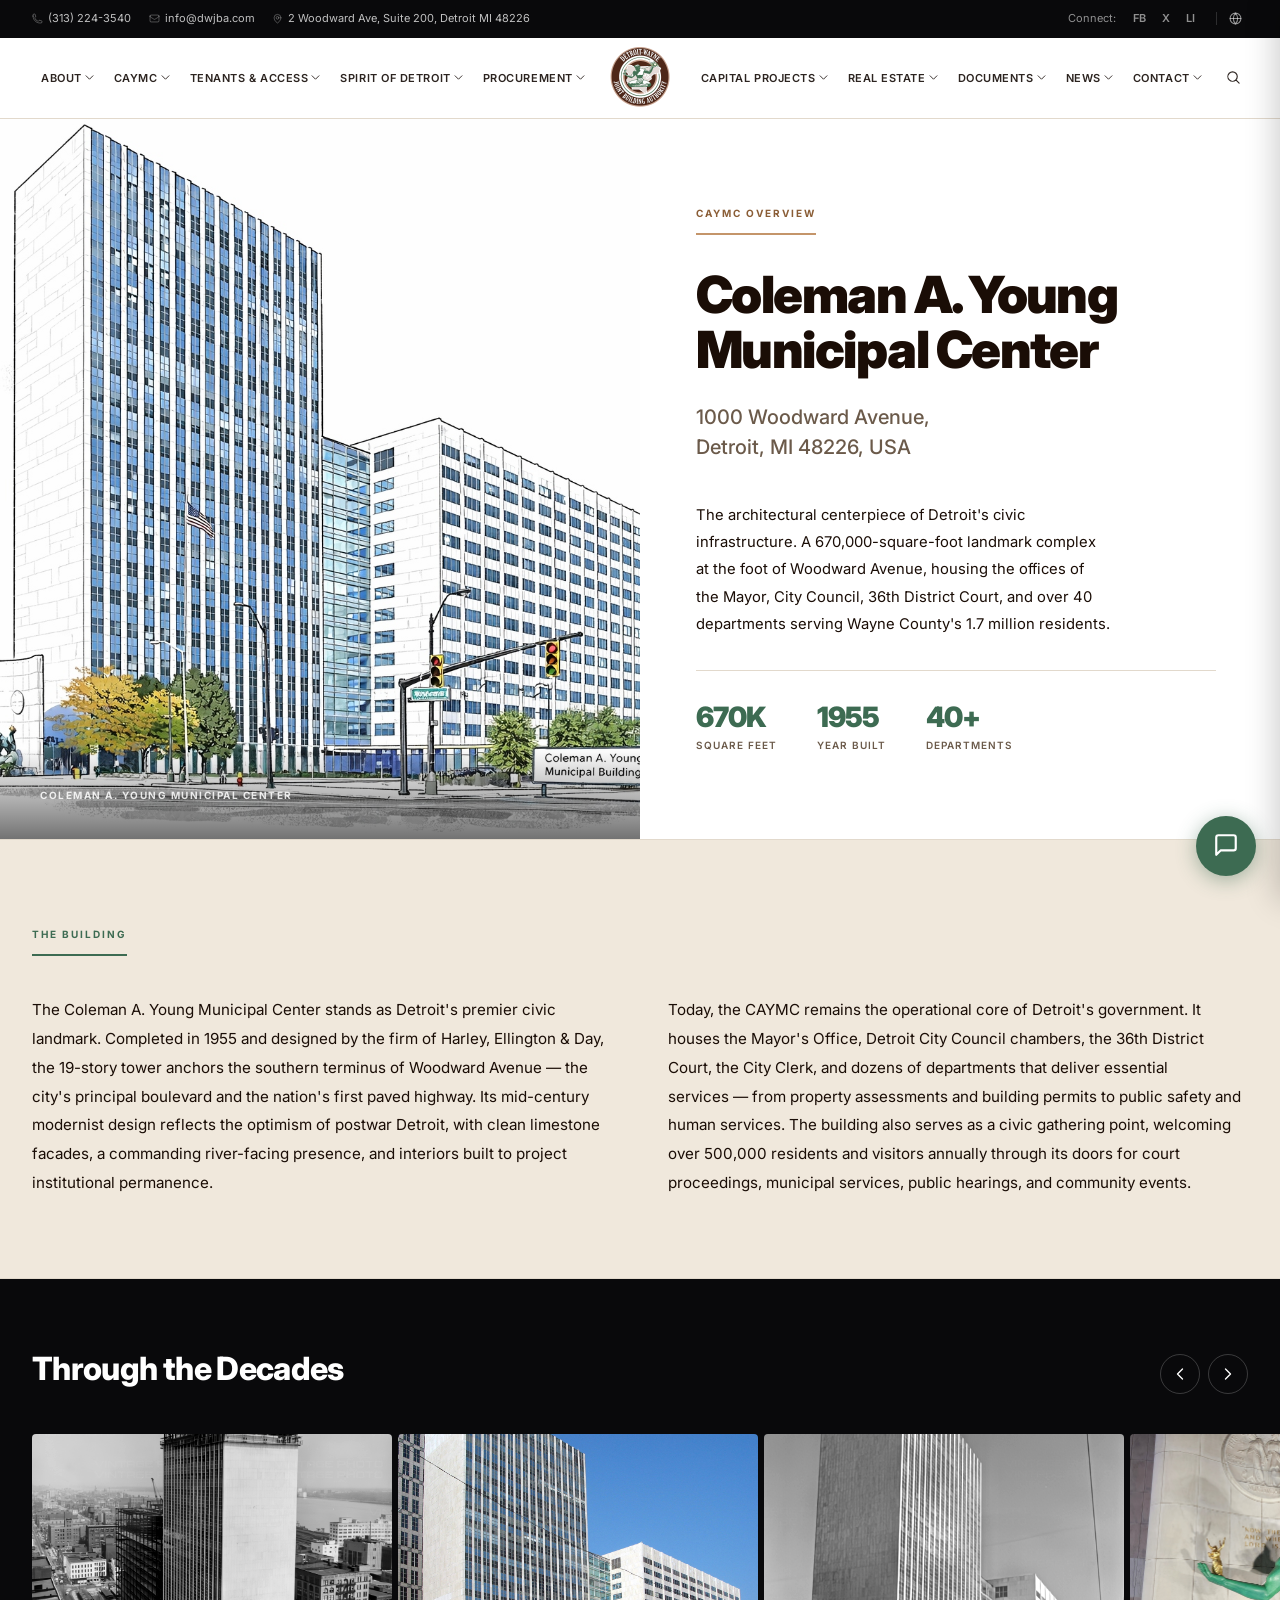
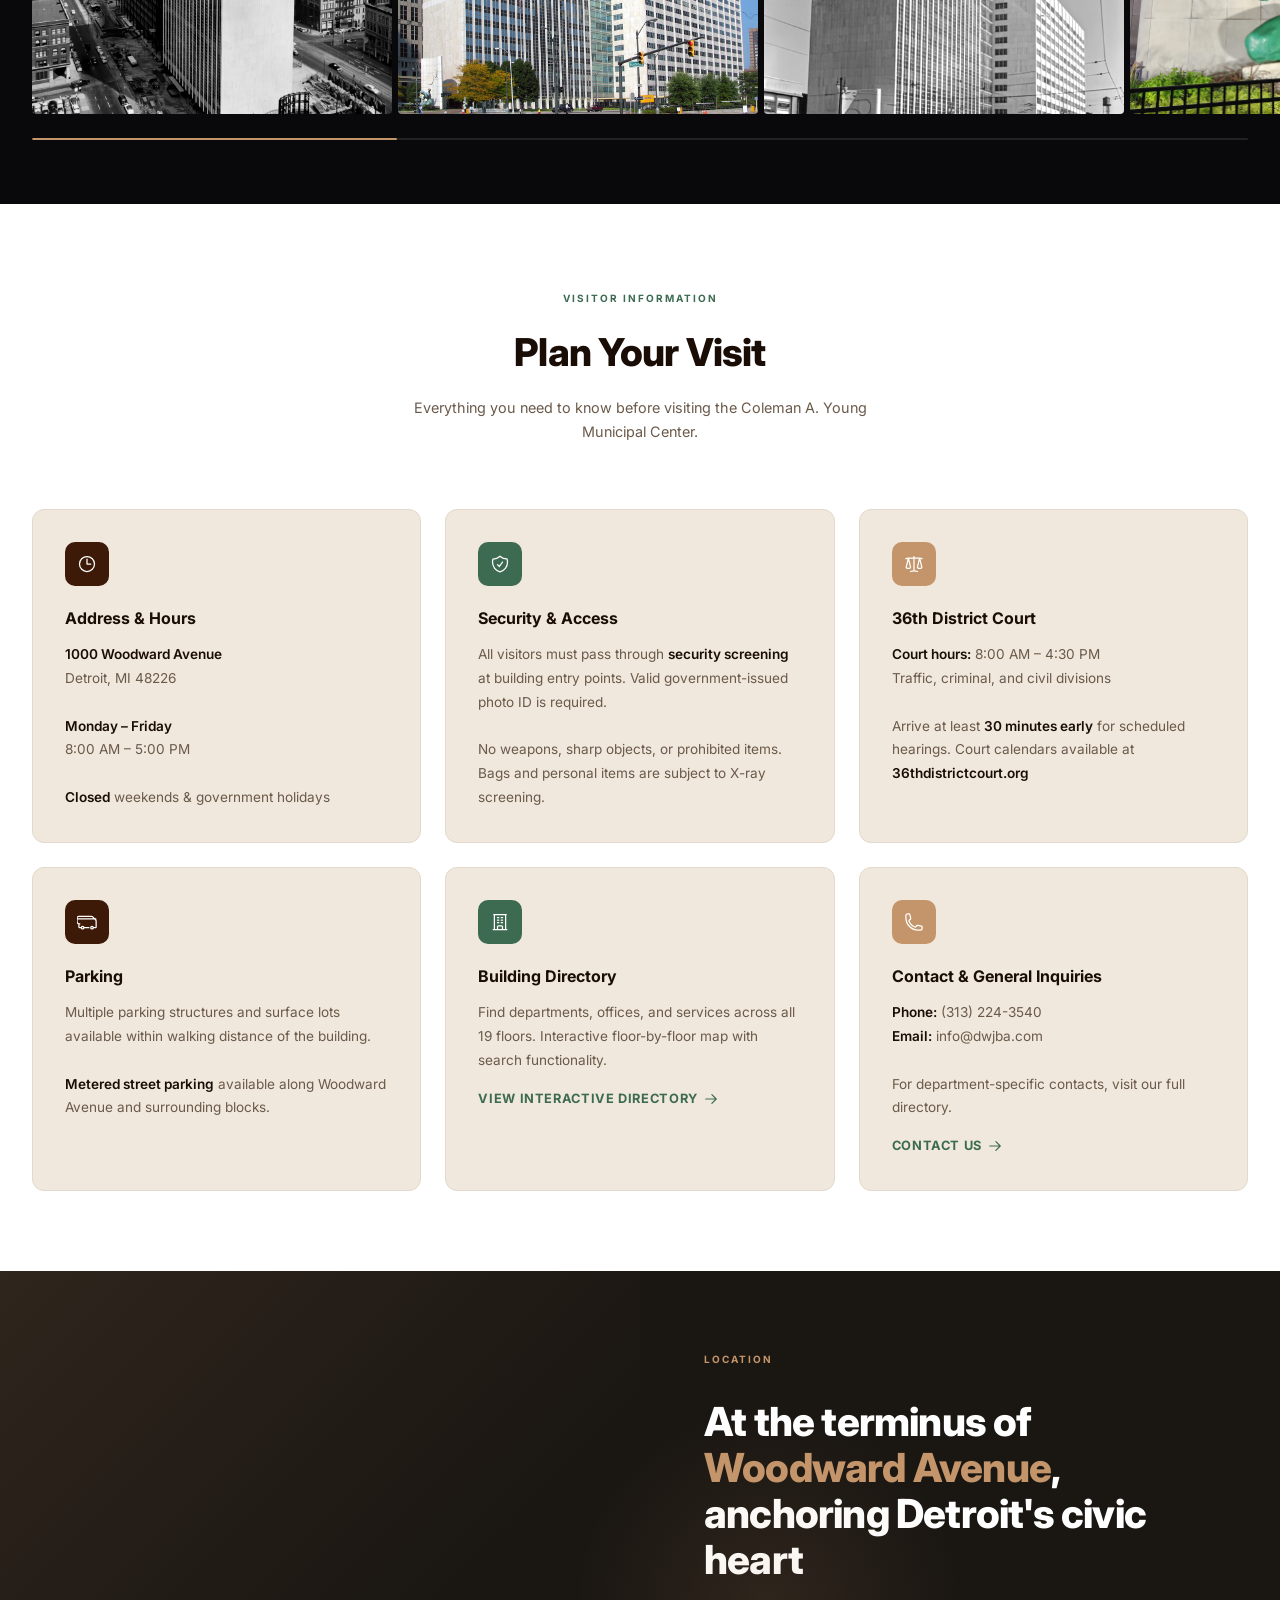
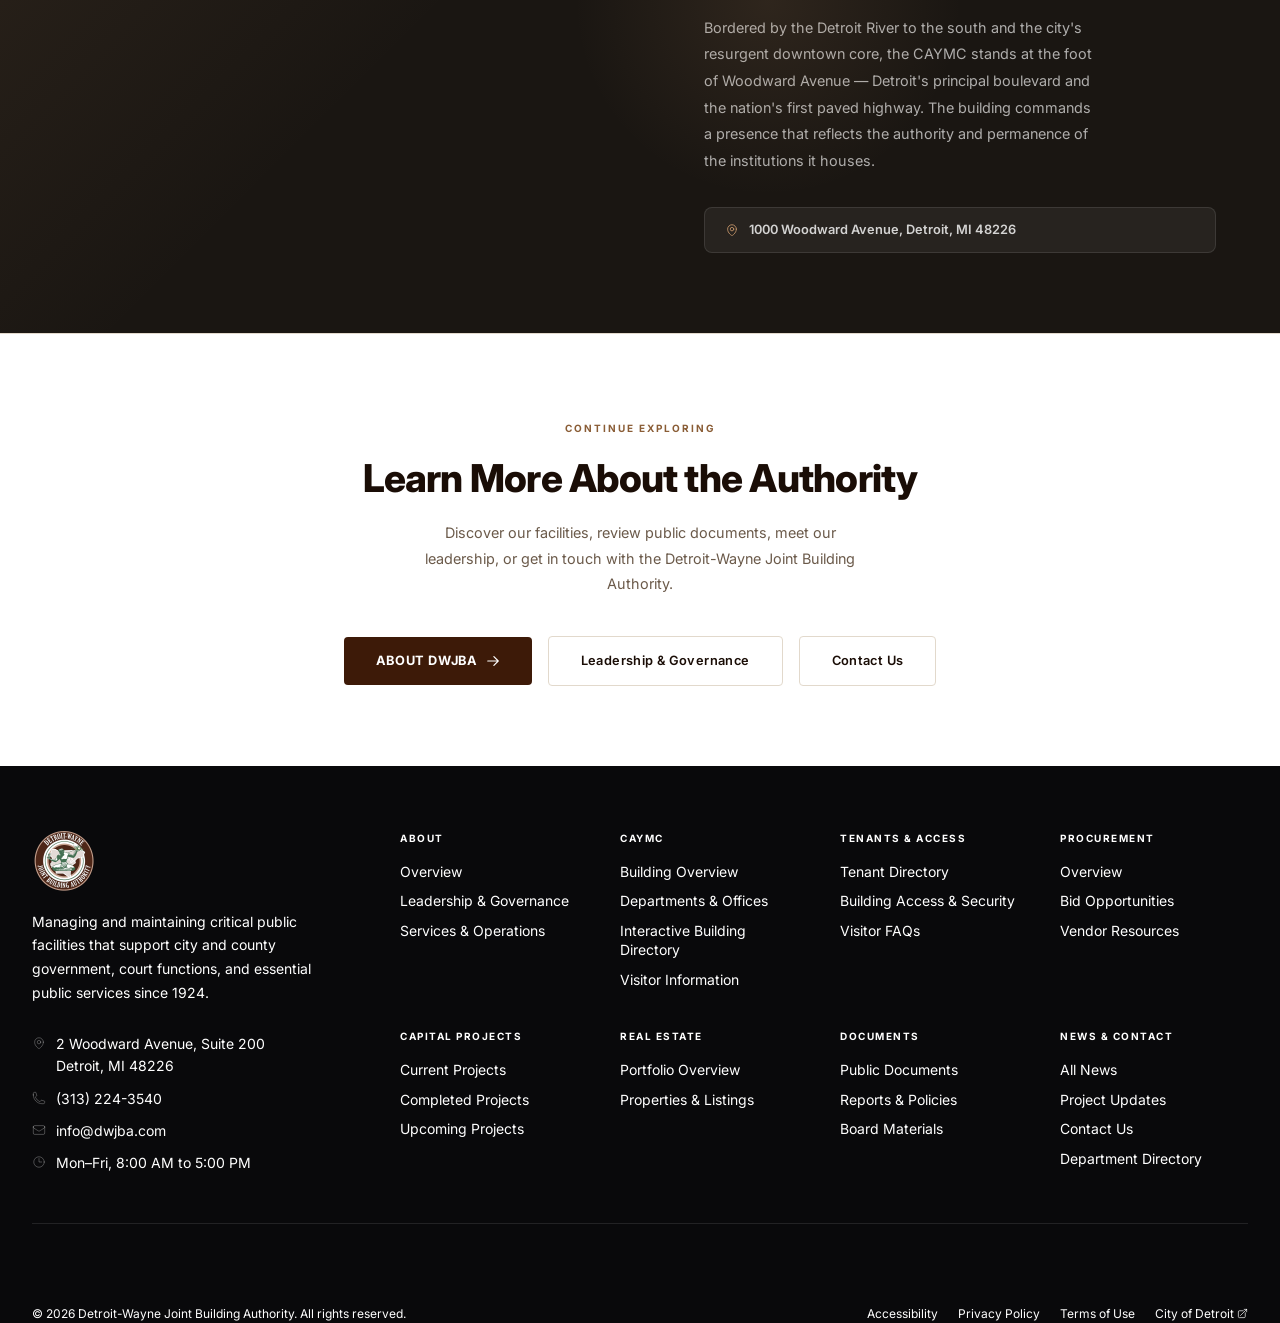
==== commit 88cc0b62: "fix: WCAG 2.1 AA accessibility - all 8 pages pass axe-core audit - Fix color contrast on leadership." ====
--- a/about.html
+++ b/about.html
@@ -65,7 +65,7 @@
     .tb-address { display:none; align-items:center; gap:5px; }
     @media (min-width:1024px){ .tb-address { display:flex; } }
     .topbar-right { display:flex; align-items:center; gap:2px; color:rgba(255,255,255,.55); }
-    .tb-connect { display:none; margin-right:.5rem; color:rgba(255,255,255,.35); }
+    .tb-connect { display:none; margin-right:.5rem; color:rgba(255,255,255,.55); }
     @media (min-width:640px){ .tb-connect { display:block; } }
     .topbar-right a { padding:3px 7px; border-radius:4px; font-weight:600; transition:color .15s, background .15s; }
     .topbar-right a:hover { color:white; background:rgba(255,255,255,.1); }
@@ -84,7 +84,8 @@
     #google_translate_element .goog-te-gadget-icon { display:none !important; }
     #google_translate_element img { display:none !important; }
     .goog-te-menu-frame { box-shadow:0 8px 32px rgba(0,0,0,.18) !important; }
-    body > .skiptranslate { display:none !important; }
+    body > div.skiptranslate { display:none !important; }
+    body > iframe.skiptranslate { display:block !important; }
     body { top:0 !important; }
     /* Mobile: show only globe icon, hide text */
     @media (max-width:639px) {
@@ -389,7 +390,7 @@
       font-weight: 700;
       letter-spacing: .2em;
       text-transform: uppercase;
-      color: var(--tan);
+      color: #8a5d36;
       margin-bottom: 2rem;
       padding-bottom: .75rem;
       border-bottom: 2px solid var(--tan);
@@ -863,7 +864,7 @@
       font-weight: 700;
       letter-spacing: .2em;
       text-transform: uppercase;
-      color: var(--tan);
+      color: #8a5d36;
       margin-bottom: 1.25rem;
     }
     .about-cta-inner h2 {
@@ -938,9 +939,12 @@
       opacity: 1;
       transform: translateY(0);
     }
-  </style>
+  
+    .skip-to-content:focus { left:0; top:0; width:auto; height:auto; overflow:visible; }
+    </style>
 </head>
 <body>
+<a href="#main-content" class="skip-to-content" style="position:absolute;left:-9999px;top:auto;width:1px;height:1px;overflow:hidden;z-index:9999;padding:12px 24px;background:#3d1a08;color:#fff;font-weight:600;font-size:14px;text-decoration:none;border-radius:0 0 4px 0;transition:all .15s;">Skip to main content</a>
 
 <!-- ═══════════════════════════════════════════════════════
      TOPBAR
@@ -1069,7 +1073,7 @@
           <a href="directory.html">Department Directory</a>
         </div></div>
       </div>
-      <button class="nav-search" aria-label="Search">
+      <button class="nav-search" aria-label="Search" aria-label="Search">
         <svg xmlns="http://www.w3.org/2000/svg" fill="none" viewBox="0 0 24 24" stroke-width="1.8" stroke="currentColor"><path stroke-linecap="round" stroke-linejoin="round" d="m21 21-5.197-5.197m0 0A7.5 7.5 0 1 0 5.196 5.196a7.5 7.5 0 0 0 10.607 10.607Z" /></svg>
       </button>
     </nav>
@@ -1089,7 +1093,7 @@
 <nav class="mob-nav" id="mobNav">
   <div class="mob-nav-head">
     <span>Menu</span>
-    <button id="mobCloseBtn">
+    <button id="mobCloseBtn" aria-label="Close menu">
       <svg xmlns="http://www.w3.org/2000/svg" fill="none" viewBox="0 0 24 24" stroke-width="2" stroke="currentColor"><path stroke-linecap="round" stroke-linejoin="round" d="M6 18 18 6M6 6l12 12" /></svg>
     </button>
   </div>
@@ -1169,7 +1173,7 @@
     </div>
   </div>
   <div class="collage-track-wrap">
-    <div class="collage-track" id="collageTrack">
+    <div class="collage-track" id="collageTrack" tabindex="0" role="region" aria-label="Photo gallery: Through the Decades">
       <div class="collage-item bw">
         <img src="images/caymc-construction.jpg" alt="CAYMC Under Construction ca.1953" loading="lazy" />
         <div class="collage-item-overlay"></div>
